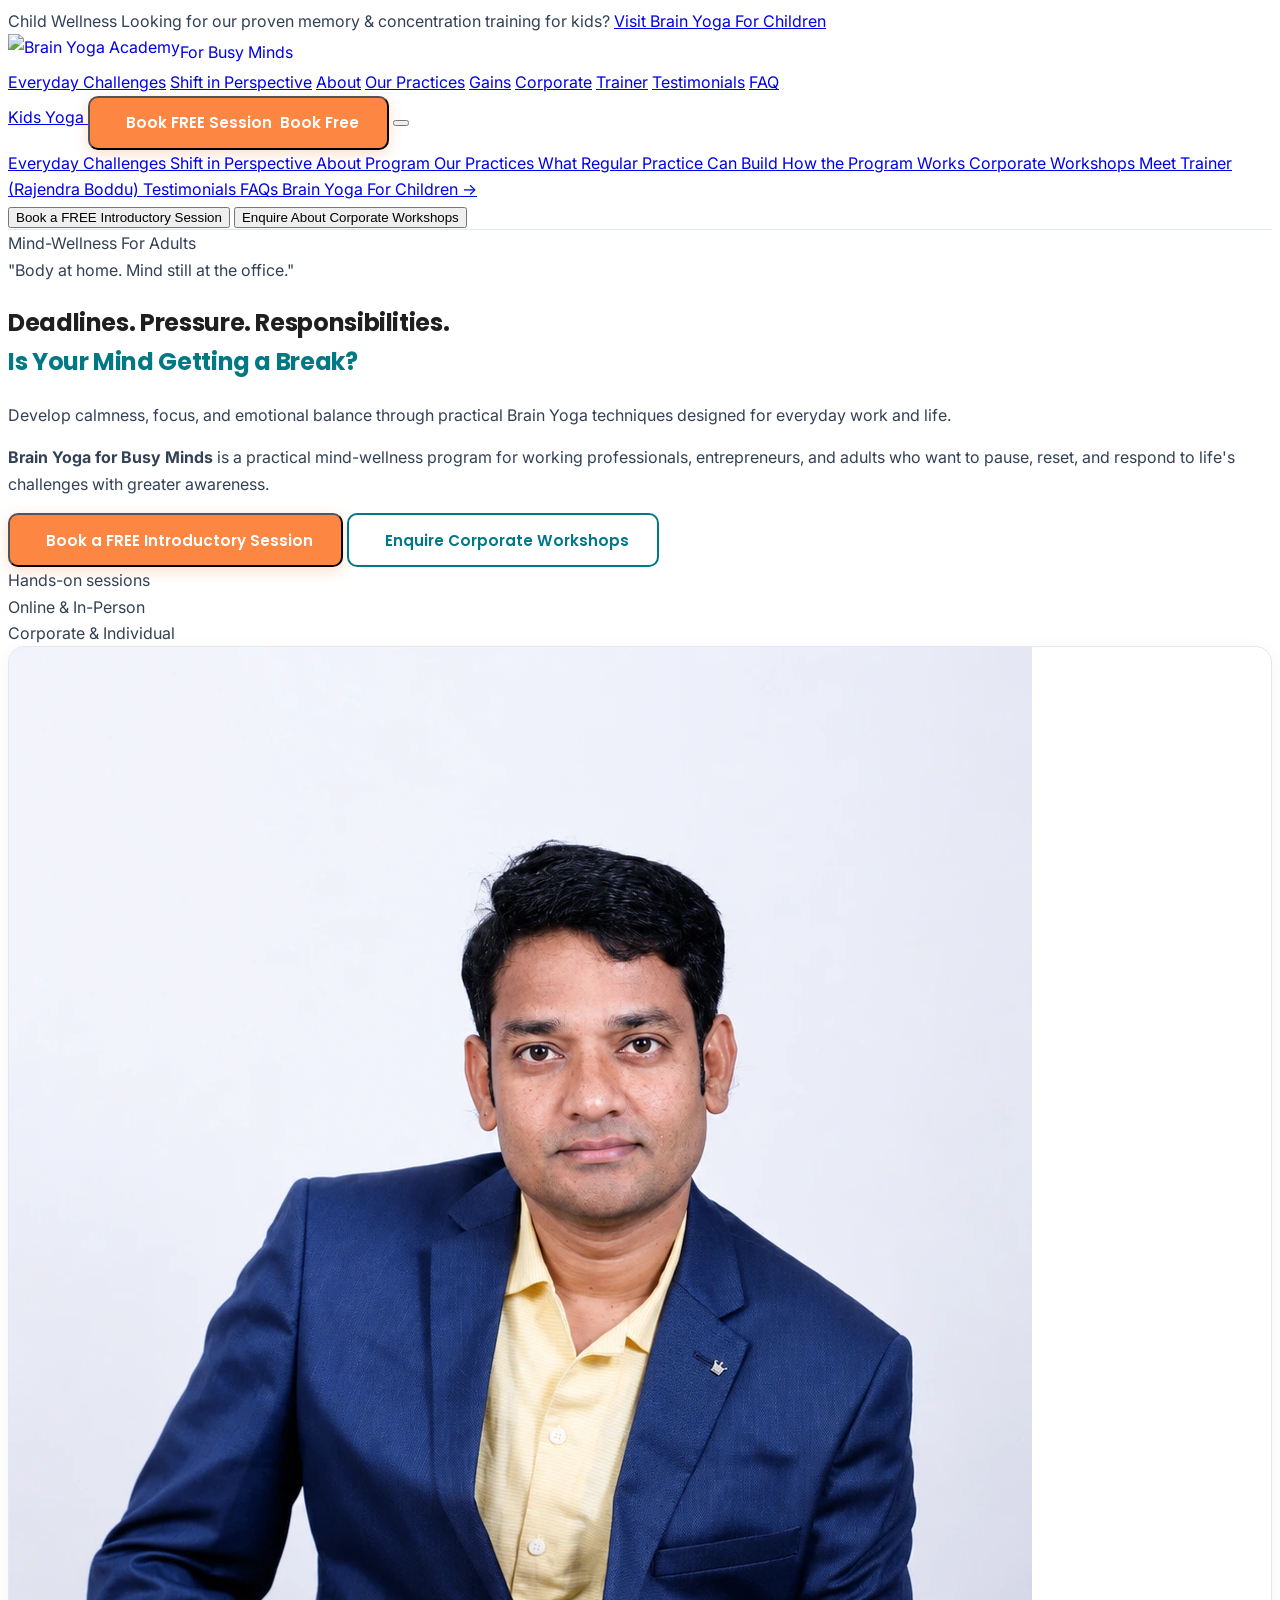
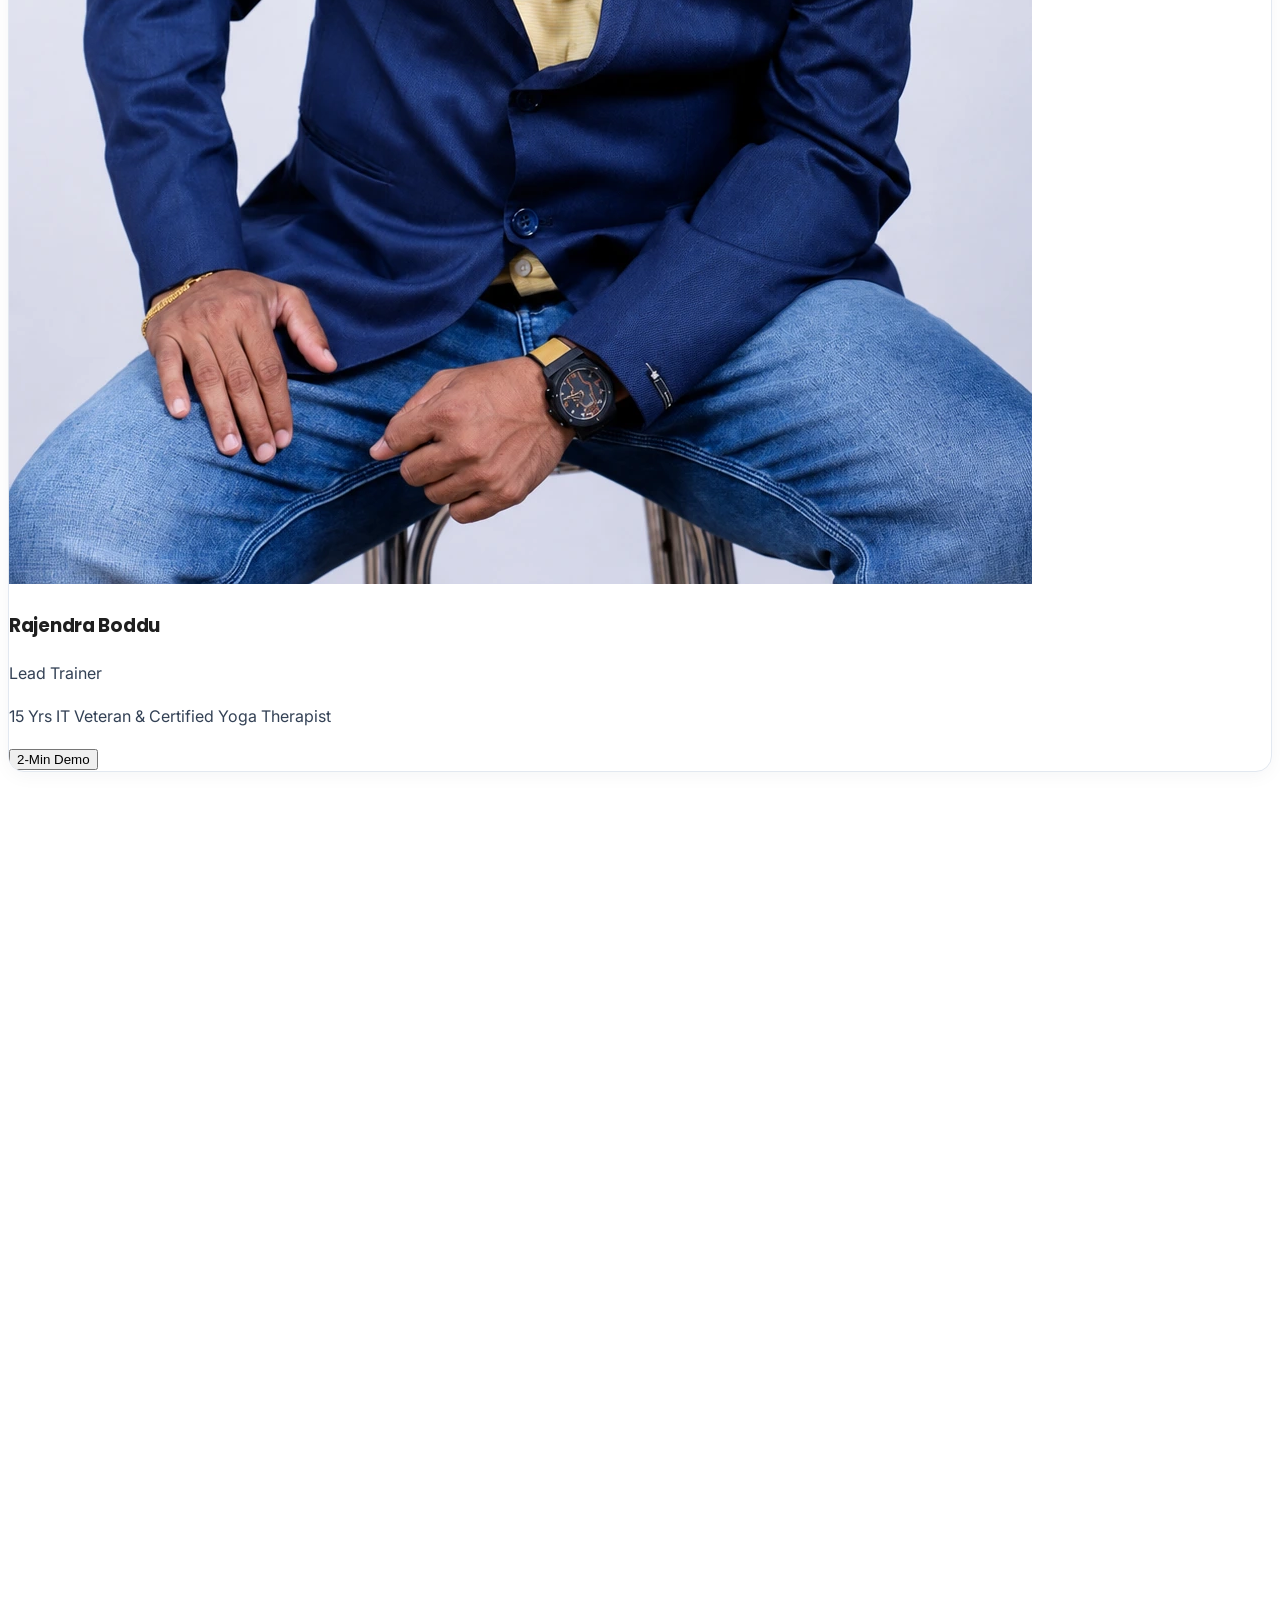
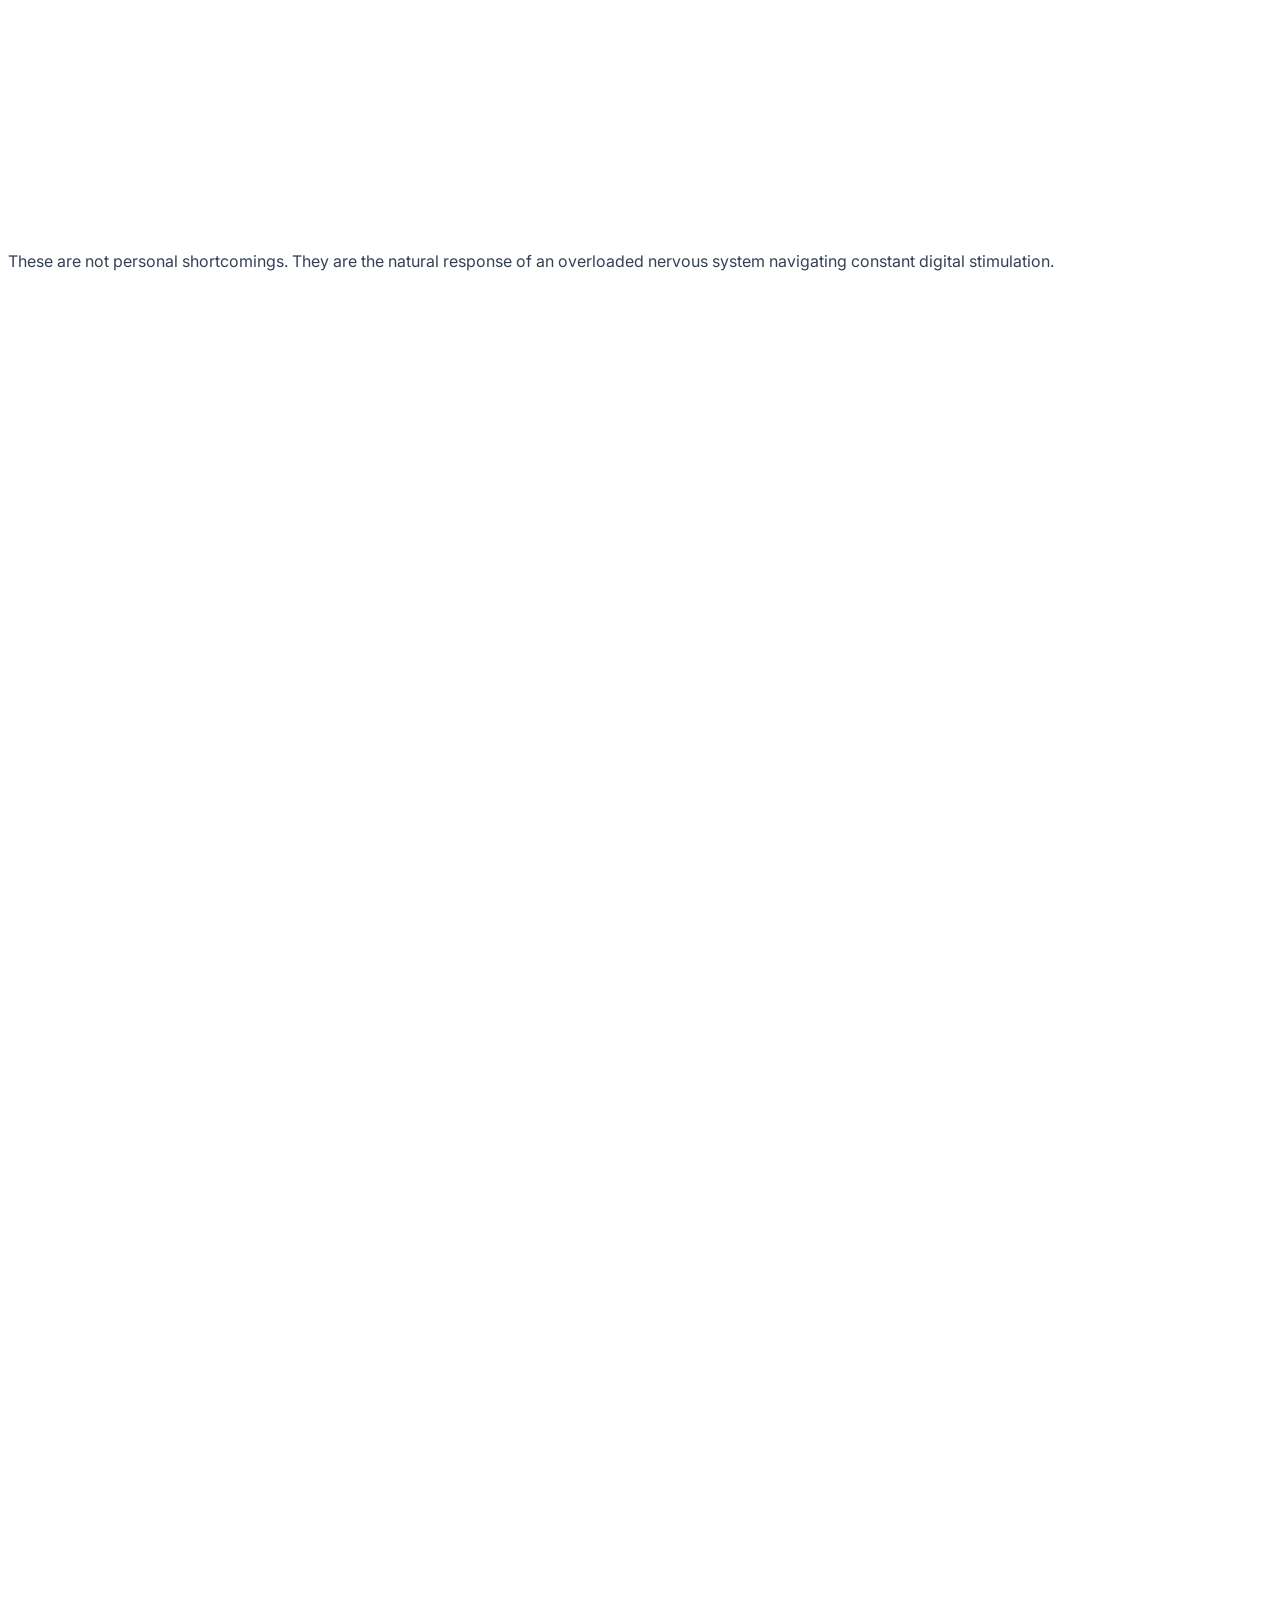
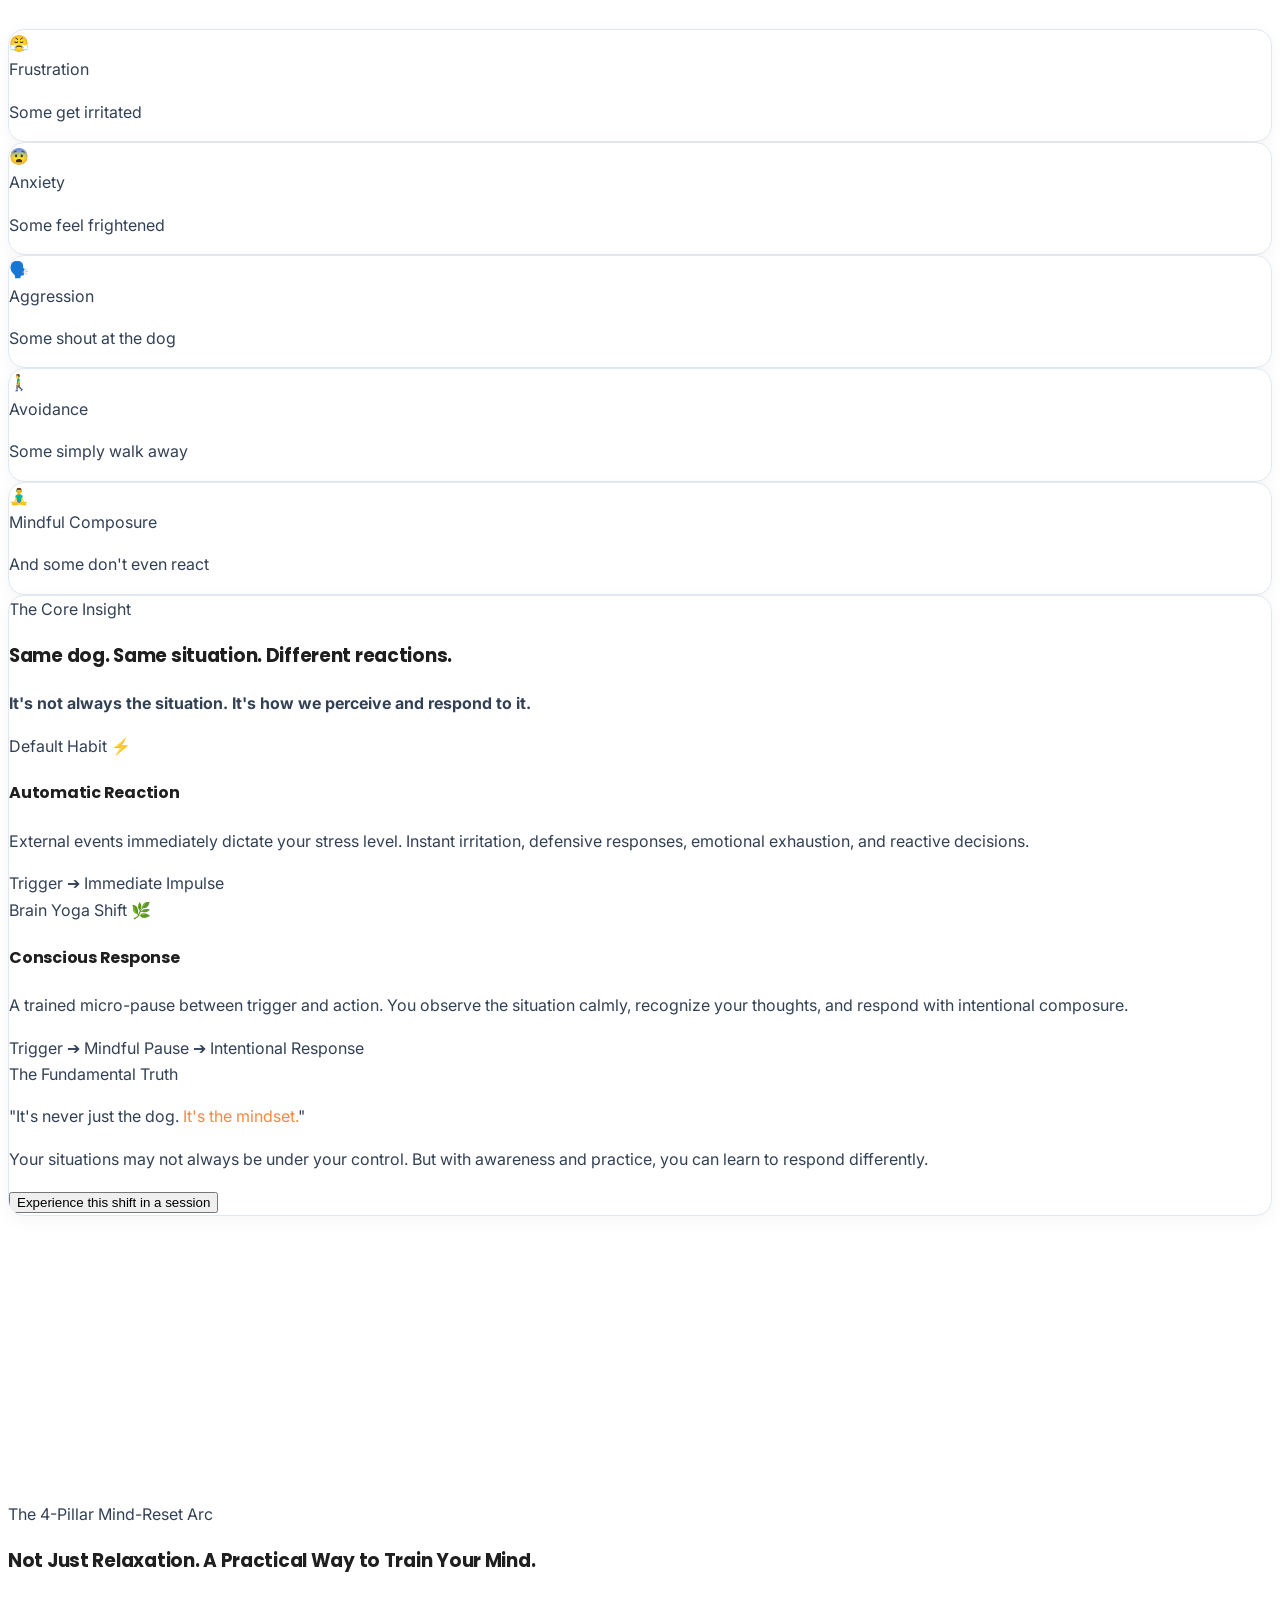
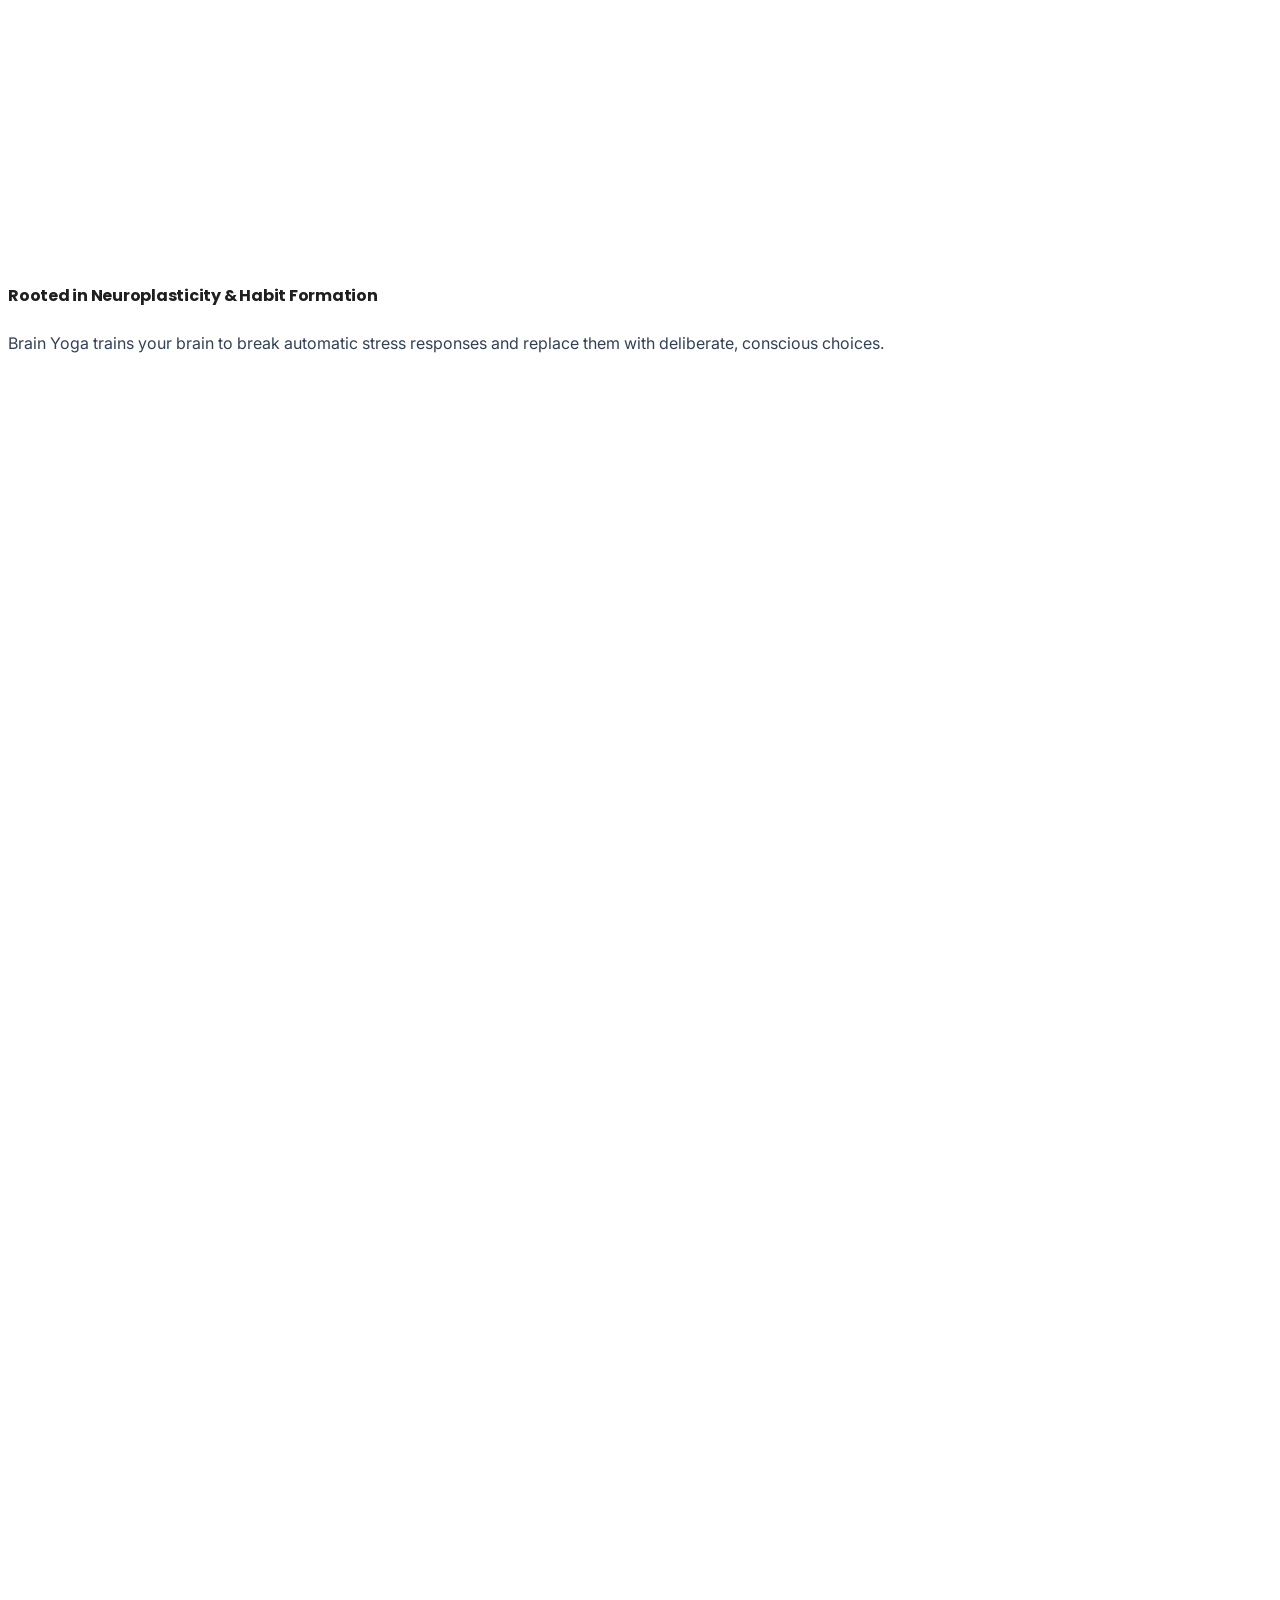
==== index.html @ 80702628 "Fix header layout and responsive logo: prevent badge overlap and ensure clean action button spacing" ====
<!DOCTYPE html>
<html lang="en" class="scroll-smooth">
<head>
    <meta charset="UTF-8">
    <meta name="viewport" content="width=device-width, initial-scale=1.0">
    <!-- Cache Buster Meta Tags for Safari & Mobile Browsers -->
    <meta http-equiv="Cache-Control" content="no-cache, no-store, must-revalidate">
    <meta http-equiv="Pragma" content="no-cache">
    <meta http-equiv="Expires" content="0">

    <title>Brain Yoga for Busy Minds | Mind-Wellness for Working Professionals & Corporate Teams</title>
    <meta name="description" content="Develop calmness, focus, and emotional balance through practical Brain Yoga techniques designed for everyday work and life. Founded by Rajendra Boddu (15 yrs IT veteran & Yoga Therapist).">
    
    <!-- Open Graph Meta -->
    <meta property="og:title" content="Brain Yoga for Busy Minds | Mind-Wellness for Working Professionals">
    <meta property="og:description" content="Body at home. Mind still at the office. Develop calmness, focus, and emotional balance through practical Brain Yoga techniques.">
    <meta property="og:image" content="rajendra_14_new.webp">
    <meta property="og:type" content="website">

    <!-- Fonts: Poppins (Headings) + Inter (Body) — Exact Astra / Elementor match from kids.html -->
    <link rel="preconnect" href="https://fonts.googleapis.com">
    <link rel="preconnect" href="https://fonts.gstatic.com" crossorigin>
    <link href="https://fonts.googleapis.com/css2?family=Inter:ital,wght@0,300;0,400;0,500;0,600;0,700;1,400&family=Poppins:ital,wght@0,500;0,600;0,700;0,800;1,600&display=swap" rel="stylesheet">

    <!-- Tailwind CSS CDN -->
    <script src="https://cdn.tailwindcss.com"></script>
    <script>
        tailwind.config = {
            theme: {
                extend: {
                    colors: {
                        brandTeal: '#007984',       // Exact Children BY primary teal
                        brandTealDark: '#085C65',   // Deep Teal
                        brandTealLight: '#D2F0FF',  // Soft Teal Tint
                        brandTealIce: '#D2F0FF',    // Exact Children BY ice blue card background
                        brandOrange: '#FD8742',     // Exact Children BY orange CTA
                        brandOrangeDark: '#D36005', // Exact Children BY dark orange
                        brandPeachLight: '#FFE8DA', // Exact Children BY peach card tint
                        brandPeachBg: '#FFF3EB',    // Exact Children BY soft warm peach background
                        brandDark: '#1F1F1F',       // Clean dark heading text
                        brandBody: '#334155',       // Clean, readable body text
                    },
                    fontFamily: {
                        heading: ['Poppins', '-apple-system', 'BlinkMacSystemFont', 'Segoe UI', 'Roboto', 'sans-serif'],
                        body: ['Inter', '-apple-system', 'BlinkMacSystemFont', 'Segoe UI', 'Roboto', 'sans-serif'],
                    }
                }
            }
        }
    </script>

    <!-- Lucide Icons CDN -->
    <script src="https://unpkg.com/lucide@latest"></script>

    <style>
        
        /* Bulletproof Header & Logo Constraints across all devices */
        header {
            position: sticky !important;
            top: 0 !important;
            z-index: 99999 !important;
            background-color: rgba(255, 255, 255, 0.98) !important;
            backdrop-filter: blur(8px) !important;
            border-bottom: 1px solid #E2E8F0 !important;
            width: 100% !important;
            max-width: 100vw !important;
        }
        .by-brand-logo {
            height: 35px !important;
            max-height: 35px !important;
            width: auto !important;
            max-width: 200px !important;
            object-fit: contain !important;
            display: block !important;
        }
        @media (max-width: 640px) {
            .by-brand-logo {
                height: 25px !important;
                max-height: 25px !important;
                max-width: 145px !important;
            }
        }
        footer img, footer a img {
            height: 42px !important;
            max-height: 42px !important;
            width: auto !important;
            max-width: 230px !important;
            object-fit: contain !important;
            display: inline-block !important;
        }

        /* Exact Typography Matching Children Brain Yoga (kids.html) */
        html {
            scroll-behavior: smooth;
            scroll-padding-top: 105px; /* Offset sticky header when navigating anchor links */
        }
        @media (max-width: 768px) {
            html {
                scroll-padding-top: 90px;
            }
        }

        body {
            font-family: 'Inter', -apple-system, BlinkMacSystemFont, 'Segoe UI', Roboto, sans-serif;
            font-size: 16px;
            line-height: 1.65;
            color: #334155;
            background-color: #FFFFFF;
            -webkit-font-smoothing: antialiased;
            -moz-osx-font-smoothing: grayscale;
            overflow-x: hidden;
        }

        h1, h2, h3, h4, h5, h6 {
            font-family: 'Poppins', -apple-system, BlinkMacSystemFont, 'Segoe UI', Roboto, sans-serif;
            color: #1F1F1F;
            letter-spacing: -0.015em;
        }

        /* Standardized Section Eyebrows */
        .section-eyebrow {
            display: inline-flex;
            align-items: center;
            gap: 0.5rem;
            padding: 0.4rem 1.15rem;
            border-radius: 9999px;
            font-size: 0.75rem;
            font-weight: 700;
            text-transform: uppercase;
            letter-spacing: 0.08em;
            background-color: #D2F0FF;
            color: #007984;
            border: 1px solid rgba(0, 121, 132, 0.22);
            margin-bottom: 0.85rem;
        }

        .section-eyebrow-orange {
            background-color: #FFE8DA;
            color: #D36005;
            border-color: rgba(253, 135, 66, 0.28);
        }

        /* Standardized Section Headings */
        .main-heading {
            font-family: 'Poppins', sans-serif;
            font-size: 1.95rem;
            font-weight: 700;
            line-height: 1.25;
            color: #1F1F1F;
            letter-spacing: -0.02em;
        }
        @media (min-width: 640px) {
            .main-heading {
                font-size: 2.35rem;
            }
        }
        @media (min-width: 1024px) {
            .main-heading {
                font-size: 2.75rem;
            }
        }

        .sub-heading {
            font-size: 1rem;
            line-height: 1.65;
            color: #475569;
            max-width: 44rem;
            margin-left: auto;
            margin-right: auto;
            margin-top: 0.75rem;
        }
        @media (min-width: 640px) {
            .sub-heading {
                font-size: 1.125rem;
            }
        }

        /* Elementor Standard Button Matching kids.html */
        .by-btn-primary {
            display: inline-flex;
            align-items: center;
            justify-content: center;
            gap: 0.5rem;
            background-color: #FD8742;
            color: #FFFFFF;
            font-family: 'Poppins', sans-serif;
            font-weight: 600;
            font-size: 0.95rem;
            padding: 0.85rem 1.75rem;
            border-radius: 10px;
            box-shadow: 0 4px 14px rgba(253, 135, 66, 0.28);
            transition: all 0.25s ease;
        }
        .by-btn-primary:hover {
            background-color: #D36005;
            transform: translateY(-2px);
            box-shadow: 0 6px 20px rgba(211, 96, 5, 0.35);
        }

        .by-btn-secondary {
            display: inline-flex;
            align-items: center;
            justify-content: center;
            gap: 0.5rem;
            background-color: #FFFFFF;
            color: #007984;
            border: 2px solid #007984;
            font-family: 'Poppins', sans-serif;
            font-weight: 600;
            font-size: 0.95rem;
            padding: 0.85rem 1.75rem;
            border-radius: 10px;
            transition: all 0.25s ease;
        }
        .by-btn-secondary:hover {
            background-color: #D2F0FF;
            transform: translateY(-2px);
        }

        .by-btn-teal {
            display: inline-flex;
            align-items: center;
            justify-content: center;
            gap: 0.5rem;
            background-color: #007984;
            color: #FFFFFF;
            font-family: 'Poppins', sans-serif;
            font-weight: 600;
            font-size: 0.95rem;
            padding: 0.85rem 1.75rem;
            border-radius: 10px;
            box-shadow: 0 4px 14px rgba(0, 121, 132, 0.28);
            transition: all 0.25s ease;
        }
        .by-btn-teal:hover {
            background-color: #085C65;
            transform: translateY(-2px);
            box-shadow: 0 6px 20px rgba(8, 92, 101, 0.35);
        }

        /* Clean Unified Card Style */
        .by-card {
            background: #FFFFFF;
            border: 1px solid #E2E8F0;
            border-radius: 16px;
            box-shadow: 0 4px 20px -2px rgba(15, 37, 55, 0.05);
            transition: transform 0.25s ease, box-shadow 0.25s ease, border-color 0.25s ease;
            overflow: hidden;
        }
        .by-card:hover {
            transform: translateY(-4px);
            box-shadow: 0 12px 28px -4px rgba(0, 121, 132, 0.12);
            border-color: #007984;
        }

        /* Modals */
        .modal-backdrop {
            background: rgba(15, 37, 55, 0.72);
            backdrop-filter: blur(6px);
        }

        /* Floating WhatsApp pulse animation */
        @keyframes pulseWa {
            0%, 100% { transform: scale(1); box-shadow: 0 10px 25px -4px rgba(37, 211, 102, 0.45); }
            50% { transform: scale(1.05); box-shadow: 0 16px 35px 0px rgba(37, 211, 102, 0.65); }
        }
        .whatsapp-pulse-btn {
            animation: pulseWa 3.2s infinite ease-in-out;
        }
    
        /* ========================================================================= */
        /* SILKY SMOOTH ANIMATIONS & MICRO-INTERACTIONS                              */
        /* ========================================================================= */

        /* Hero Entrance Keyframes */
        @keyframes heroFadeDown {
            from {
                opacity: 0;
                transform: translate3d(0, -22px, 0);
            }
            to {
                opacity: 1;
                transform: translate3d(0, 0, 0);
            }
        }

        @keyframes heroFadeUp {
            from {
                opacity: 0;
                transform: translate3d(0, 32px, 0);
            }
            to {
                opacity: 1;
                transform: translate3d(0, 0, 0);
            }
        }

        @keyframes heroCardIn {
            from {
                opacity: 0;
                transform: translate3d(36px, 18px, 0) scale(0.96);
            }
            to {
                opacity: 1;
                transform: translate3d(0, 0, 0) scale(1);
            }
        }

        @keyframes floatSubtle {
            0%, 100% {
                transform: translateY(0);
            }
            50% {
                transform: translateY(-6px);
            }
        }

        /* Hero Staggered Animation Classes */
        .anim-hero-eyebrow {
            animation: heroFadeDown 0.7s cubic-bezier(0.16, 1, 0.3, 1) 0.05s both;
        }
        .anim-hero-title {
            animation: heroFadeUp 0.85s cubic-bezier(0.16, 1, 0.3, 1) 0.18s both;
        }
        .anim-hero-sub {
            animation: heroFadeUp 0.85s cubic-bezier(0.16, 1, 0.3, 1) 0.32s both;
        }
        .anim-hero-cta {
            animation: heroFadeUp 0.85s cubic-bezier(0.16, 1, 0.3, 1) 0.46s both;
        }
        .anim-hero-badges {
            animation: heroFadeUp 0.85s cubic-bezier(0.16, 1, 0.3, 1) 0.60s both;
        }
        .anim-hero-card {
            animation: heroCardIn 0.95s cubic-bezier(0.16, 1, 0.3, 1) 0.25s both;
        }

        /* Subtle Gentle Card Float */
        .hero-float-subtle {
            animation: floatSubtle 6s ease-in-out 1.2s infinite;
        }

        /* Scroll-Triggered Reveal Animations */
        .reveal-on-scroll {
            opacity: 0;
            transform: translate3d(0, 30px, 0);
            transition: opacity 0.75s cubic-bezier(0.16, 1, 0.3, 1), transform 0.75s cubic-bezier(0.16, 1, 0.3, 1);
            will-change: opacity, transform;
        }
        .reveal-on-scroll.is-revealed {
            opacity: 1;
            transform: translate3d(0, 0, 0);
        }

        /* Grid Stagger Cascades */
        .stagger-grid > * {
            opacity: 0;
            transform: translate3d(0, 32px, 0);
            transition: opacity 0.65s cubic-bezier(0.16, 1, 0.3, 1), transform 0.65s cubic-bezier(0.16, 1, 0.3, 1);
            will-change: opacity, transform;
        }
        .stagger-grid.is-revealed > *:nth-child(1) { transition-delay: 0.04s; }
        .stagger-grid.is-revealed > *:nth-child(2) { transition-delay: 0.10s; }
        .stagger-grid.is-revealed > *:nth-child(3) { transition-delay: 0.16s; }
        .stagger-grid.is-revealed > *:nth-child(4) { transition-delay: 0.22s; }
        .stagger-grid.is-revealed > *:nth-child(5) { transition-delay: 0.28s; }
        .stagger-grid.is-revealed > *:nth-child(6) { transition-delay: 0.34s; }
        .stagger-grid.is-revealed > *:nth-child(7) { transition-delay: 0.40s; }
        .stagger-grid.is-revealed > *:nth-child(8) { transition-delay: 0.46s; }
        .stagger-grid.is-revealed > *:nth-child(9) { transition-delay: 0.52s; }
        .stagger-grid.is-revealed > *:nth-child(10) { transition-delay: 0.58s; }

        .stagger-grid.is-revealed > * {
            opacity: 1;
            transform: translate3d(0, 0, 0);
        }

        /* Silky Smooth Card Transitions & Hover Dynamics */
        .by-card {
            transition: transform 0.32s cubic-bezier(0.16, 1, 0.3, 1), box-shadow 0.32s cubic-bezier(0.16, 1, 0.3, 1), border-color 0.25s ease;
        }
        .by-card:hover {
            transform: translateY(-5px);
            box-shadow: 0 16px 36px -4px rgba(0, 121, 132, 0.14);
            border-color: #007984;
        }

        /* Image Micro-Zoom inside cards */
        .by-card-zoom img {
            transition: transform 0.6s cubic-bezier(0.16, 1, 0.3, 1);
        }
        .by-card-zoom:hover img {
            transform: scale(1.04);
        }

        /* Interactive Button Micro-Press States */
        .by-btn-primary {
            transition: transform 0.2s cubic-bezier(0.16, 1, 0.3, 1), background-color 0.2s ease, box-shadow 0.2s ease;
        }
        .by-btn-primary:active {
            transform: scale(0.97) translateY(0);
        }
        .by-btn-secondary {
            transition: transform 0.2s cubic-bezier(0.16, 1, 0.3, 1), background-color 0.2s ease, border-color 0.2s ease;
        }
        .by-btn-secondary:active {
            transform: scale(0.97);
        }

        /* Safe fallback for users who prefer reduced motion */
        @media (prefers-reduced-motion: reduce) {
            *, ::before, ::after {
                animation-duration: 0.01ms !important;
                animation-iteration-count: 1 !important;
                transition-duration: 0.01ms !important;
                scroll-behavior: auto !important;
            }
            .reveal-on-scroll, .stagger-grid > * {
                opacity: 1 !important;
                transform: none !important;
            }
        }

    </style>
</head>
<body class="selection:bg-brandOrange selection:text-white">

    <!-- ========================================================================= -->
    <!-- TOP ANNOUNCEMENT BAR: BRAIN YOGA FOR CHILDREN LINK                        -->
    <!-- ========================================================================= -->
    <aside aria-label="Program Announcement" class="bg-[#007984] py-2 px-3 sm:px-4 text-center text-xs font-semibold text-white shadow-xs">
        <div class="max-w-7xl mx-auto flex items-center justify-center gap-1.5 sm:gap-2 flex-wrap text-center leading-tight">
            <span class="inline-flex items-center px-2 py-0.5 rounded-full text-[10px] font-bold uppercase bg-brandOrange text-white whitespace-nowrap">
                Child Wellness
            </span>
            <span class="text-[11px] sm:text-xs">Looking for our proven memory & concentration training for kids?</span>
            <a href="https://brainyogaacademy.com/" class="inline-flex items-center gap-1 font-bold text-[#FFE8DA] hover:text-white hover:underline transition-colors whitespace-nowrap text-[11px] sm:text-xs">
                <span>Visit Brain Yoga For Children</span>
                <i data-lucide="arrow-right" class="w-3.5 h-3.5"></i>
            </a>
        </div>
    </aside>

    <!-- ========================================================================= -->
    <!-- TOP STICKY NAVBAR (Bulletproof Responsive: Desktop, Laptop, Tablet, Mobile)-->
    <!-- ========================================================================= -->
    <header class="sticky top-0 z-50 w-full bg-white/98 backdrop-blur-md border-b border-slate-200 shadow-xs transition-all">
        <div class="max-w-7xl mx-auto px-3 sm:px-6 lg:px-8 h-16 lg:h-20 flex items-center justify-between gap-2 sm:gap-4">
            
            <!-- Official Brand Logo -->
            <a href="https://brainyogaacademy.com/brain-yoga-for-busy-minds/" class="flex items-center gap-2 sm:gap-2.5 flex-shrink-0 no-underline" style="display: flex !important; align-items: center !important; text-decoration: none !important;">
                <img decoding="async" src="https://brainyogaacademy.com/wp-content/uploads/2026/11/official_logo.png" alt="Brain Yoga Academy" class="by-brand-logo" style="width: auto !important; object-fit: contain !important; display: block !important;">
                <span class="hidden sm:inline-block text-[10px] font-bold uppercase tracking-wider text-brandTeal bg-brandTealLight px-2 py-0.5 rounded-md border border-brandTeal/20 whitespace-nowrap">
                    For Busy Minds
                </span>
            </a>

            <!-- Desktop Navigation Links (Responsive xl:flex with clean spacing) -->
            <nav class="hidden xl:flex items-center gap-2.5 2xl:gap-5 text-xs 2xl:text-sm font-semibold text-slate-700 whitespace-nowrap">
                <a href="#challenges" class="hover:text-brandTeal transition-colors">Everyday Challenges</a>
                <a href="#shift" class="hover:text-brandTeal transition-colors">Shift in Perspective</a>
                <a href="#about" class="hover:text-brandTeal transition-colors">About</a>
                <a href="#practices" class="hover:text-brandTeal transition-colors">Our Practices</a>
                <a href="#benefits" class="hover:text-brandTeal transition-colors">Gains</a>
                <a href="#corporate" class="hover:text-brandTeal transition-colors text-brandTeal font-bold">Corporate</a>
                <a href="#trainer" class="hover:text-brandTeal transition-colors">Trainer</a>
                <a href="#testimonials" class="hover:text-brandTeal transition-colors">Testimonials</a>
                <a href="#faq" class="hover:text-brandTeal transition-colors">FAQ</a>
            </nav>

            <!-- Header Action CTAs -->
            <div class="flex items-center gap-1.5 sm:gap-3 flex-shrink-0">
                <a href="https://brainyogaacademy.com/" class="hidden 2xl:inline-flex items-center gap-1.5 px-3 py-1.5 rounded-lg bg-brandPeachLight hover:bg-brandPeachBg text-brandOrangeDark text-xs font-bold border border-brandOrange/20 transition-all">
                    <span>Kids Yoga</span>
                    <i data-lucide="arrow-up-right" class="w-3.5 h-3.5"></i>
                </a>

                <button onclick="openModal('individualModal')" class="by-btn-primary !py-1.5 sm:!py-2 !px-2.5 sm:!px-4 !text-[11px] sm:!text-sm flex items-center gap-1 sm:gap-1.5 whitespace-nowrap">
                    <i data-lucide="calendar" class="w-3.5 h-3.5 sm:w-4 sm:h-4"></i>
                    <span class="hidden sm:inline">Book FREE Session</span>
                    <span class="sm:hidden">Book Free</span>
                </button>

                <!-- Mobile & Tablet Hamburger Button (Visible on < 1280px) -->
                <button type="button" id="mobileMenuToggle" aria-label="Toggle navigation menu" class="xl:hidden w-8 h-8 sm:w-9 sm:h-9 rounded-lg bg-slate-100 hover:bg-slate-200 text-slate-800 flex items-center justify-center transition-all flex-shrink-0">
                    <i data-lucide="menu" id="menuIcon" class="w-4 h-4 sm:w-5 sm:h-5"></i>
                </button>
            </div>
        </div>

        <!-- Mobile & Tablet Drawer Menu (Full Scrollable, Clean) -->
        <div id="mobileDrawerMenu" class="hidden xl:hidden border-t border-slate-200 bg-white px-5 py-5 space-y-3 shadow-2xl max-h-[80vh] overflow-y-auto">
            <nav class="flex flex-col space-y-2 text-sm font-semibold text-slate-800">
                <a href="#challenges" class="mobile-nav-link py-2 border-b border-slate-100 flex items-center justify-between">Everyday Challenges <i data-lucide="chevron-right" class="w-4 h-4 text-slate-400"></i></a>
                <a href="#shift" class="mobile-nav-link py-2 border-b border-slate-100 flex items-center justify-between">Shift in Perspective <i data-lucide="chevron-right" class="w-4 h-4 text-slate-400"></i></a>
                <a href="#about" class="mobile-nav-link py-2 border-b border-slate-100 flex items-center justify-between">About Program <i data-lucide="chevron-right" class="w-4 h-4 text-slate-400"></i></a>
                <a href="#practices" class="mobile-nav-link py-2 border-b border-slate-100 flex items-center justify-between">Our Practices <i data-lucide="chevron-right" class="w-4 h-4 text-slate-400"></i></a>
                <a href="#benefits" class="mobile-nav-link py-2 border-b border-slate-100 flex items-center justify-between">What Regular Practice Can Build <i data-lucide="chevron-right" class="w-4 h-4 text-slate-400"></i></a>
                <a href="#how-it-works" class="mobile-nav-link py-2 border-b border-slate-100 flex items-center justify-between">How the Program Works <i data-lucide="chevron-right" class="w-4 h-4 text-slate-400"></i></a>
                <a href="#corporate" class="mobile-nav-link py-2 border-b border-slate-100 flex items-center justify-between text-brandTeal font-bold">Corporate Workshops <i data-lucide="chevron-right" class="w-4 h-4 text-brandTeal"></i></a>
                <a href="#trainer" class="mobile-nav-link py-2 border-b border-slate-100 flex items-center justify-between">Meet Trainer (Rajendra Boddu) <i data-lucide="chevron-right" class="w-4 h-4 text-slate-400"></i></a>
                <a href="#testimonials" class="mobile-nav-link py-2 border-b border-slate-100 flex items-center justify-between">Testimonials <i data-lucide="chevron-right" class="w-4 h-4 text-slate-400"></i></a>
                <a href="#faq" class="mobile-nav-link py-2 border-b border-slate-100 flex items-center justify-between">FAQs <i data-lucide="chevron-right" class="w-4 h-4 text-slate-400"></i></a>
                <a href="https://brainyogaacademy.com/" class="mobile-nav-link py-2 text-brandOrangeDark font-bold flex items-center justify-between">Brain Yoga For Children →</a>
            </nav>
            <div class="pt-3 flex flex-col gap-2.5">
                <button onclick="openModal('individualModal'); closeMobileMenu();" class="w-full py-3 rounded-lg bg-brandOrange hover:bg-brandOrangeDark text-white font-bold text-center text-sm shadow-md">
                    Book a FREE Introductory Session
                </button>
                <button onclick="openModal('corporateModal'); closeMobileMenu();" class="w-full py-3 rounded-lg bg-brandTeal hover:bg-brandTealDark text-white font-bold text-center text-sm shadow-md">
                    Enquire About Corporate Workshops
                </button>
            </div>
        </div>
    </header>

    <!-- ========================================================================= -->
    <!-- SECTION 1: HERO (Top of page) — Background: Warm Peach #FFF3EB            -->
    <!-- Strictly No Header Overlap: pt-10 sm:pt-14 lg:pt-16 pb-16 lg:pb-24       -->
    <!-- ========================================================================= -->
        <!-- ========================================================================= -->
    <!-- SECTION 1: HERO (Top of page) — Background: Warm Peach #FFF3EB            -->
    <!-- Mobile-Refined & Uncluttered: Balanced Spacing, No Overcrowding            -->
    <!-- ========================================================================= -->
    <section id="hero" class="relative bg-[#FFE8DA] pt-6 pb-12 sm:pt-10 sm:pb-16 lg:pt-16 lg:pb-24 border-b border-orange-200/60">
        <div class="max-w-7xl mx-auto px-4 sm:px-6 lg:px-8 relative z-10">
            <div class="grid grid-cols-1 lg:grid-cols-12 gap-8 lg:gap-10 items-center">
                
                <!-- Left Content Column (7 cols) -->
                <div class="lg:col-span-7 space-y-4 sm:space-y-6 text-left">
                    
                    <!-- Eyebrow & Client Hook (Streamlined, punchy, no mobile clutter) -->
                    <div class="anim-hero-eyebrow flex flex-wrap items-center gap-2">
                        <div class="inline-flex items-center gap-1.5 bg-brandTealLight px-3 py-1 rounded-full border border-brandTeal/20 text-[11px] font-bold uppercase tracking-wider text-brandTeal">
                            <span class="w-1.5 h-1.5 rounded-full bg-brandTeal"></span>
                            <span>Mind-Wellness For Adults</span>
                        </div>
                        <div class="inline-flex items-center gap-2 bg-white px-3 py-1 rounded-full border border-brandOrange/30 shadow-xs text-xs sm:text-sm font-bold text-brandOrangeDark">
                            <span class="w-2 h-2 rounded-full bg-brandOrange animate-pulse"></span>
                            <span>"Body at home. Mind still at the office."</span>
                        </div>
                    </div>

                    <!-- Main Headline (Crisp, bold, perfectly responsive) -->
                    <h1 class="anim-hero-title font-heading text-2xl sm:text-4xl lg:text-5xl font-extrabold text-brandDark tracking-tight leading-[1.25]">
                        Deadlines. Pressure. Responsibilities. <br class="hidden sm:inline">
                        <span style="color: #007984;">Is Your Mind Getting a Break?</span>
                    </h1>

                    <!-- Subheading (Exact wording from Rajendra Boddu's Document) -->
                    <div class="anim-hero-sub space-y-3"><p class="text-sm sm:text-base md:text-lg text-slate-700 leading-relaxed font-normal max-w-2xl">
                        Develop calmness, focus, and emotional balance through practical Brain Yoga techniques designed for everyday work and life.
                    </p>

                    <!-- Paragraph description (Visible on tablet/desktop, streamlined on mobile) -->
                    <p class="text-xs sm:text-sm text-slate-600 leading-relaxed max-w-2xl hidden sm:block">
                        <strong>Brain Yoga for Busy Minds</strong> is a practical mind-wellness program for working professionals, entrepreneurs, and adults who want to pause, reset, and respond to life's challenges with greater awareness.
                    </p>

                    </div>

                    <!-- CTAs (Prominent on mobile, side-by-side on desktop) -->
                    <div class="anim-hero-cta pt-1 flex flex-col sm:flex-row items-stretch sm:items-center gap-3">
                        <button onclick="openModal('individualModal')" class="by-btn-primary !w-full sm:!w-auto !py-3 !text-sm">
                            <i data-lucide="check-circle-2" class="w-4 h-4"></i>
                            <span>Book a FREE Introductory Session</span>
                        </button>
                        
                        <button onclick="openModal('corporateModal')" class="by-btn-secondary !w-full sm:!w-auto !py-2.5 sm:!py-3 !text-xs sm:!text-sm">
                            <i data-lucide="building-2" class="w-4 h-4"></i>
                            <span>Enquire Corporate Workshops</span>
                        </button>
                    </div>

                    <!-- Trust Tags (Single-line micro strip) -->
                    <div class="anim-hero-badges pt-1 flex flex-wrap items-center gap-x-4 gap-y-2 text-xs font-semibold text-slate-600">
                        <div class="flex items-center gap-1.5">
                            <i data-lucide="check" class="w-3.5 h-3.5 text-brandTeal"></i>
                            <span>Hands-on sessions</span>
                        </div>
                        <div class="flex items-center gap-1.5">
                            <i data-lucide="monitor" class="w-3.5 h-3.5 text-brandTeal"></i>
                            <span>Online & In-Person</span>
                        </div>
                        <div class="flex items-center gap-1.5">
                            <i data-lucide="briefcase" class="w-3.5 h-3.5 text-brandOrange"></i>
                            <span>Corporate & Individual</span>
                        </div>
                    </div>
                </div>

                <!-- Right Visual Column (5 cols) -->
                <!-- Strictly NO TEXT ON TOP OF IMAGE: Clean portrait, unified bottom bar! -->
                <div class="lg:col-span-5 flex flex-col justify-center">
                    <div class="anim-hero-card hero-float-subtle by-card max-w-sm sm:max-w-md mx-auto w-full overflow-hidden shadow-lg border border-slate-200/80 bg-white">
                        <!-- Clean, unobstructed full portrait photo (100% visible, no half cut) -->
                        <div class="relative w-full bg-slate-100 overflow-hidden">
                            <img src="rajendra_14_new.webp" alt="Rajendra Boddu - Brain Yoga Trainer" class="w-full h-auto block object-cover" loading="eager" fetchpriority="high">
                        </div>

                        <!-- Single Sleek Footer Bar Below Photo -->
                        <div class="p-4 sm:p-5 bg-white border-t border-slate-100 flex items-center justify-between gap-3">
                            <div class="min-w-0">
                                <div class="flex items-center gap-2">
                                    <h3 class="text-base sm:text-lg font-bold text-brandDark truncate">Rajendra Boddu</h3>
                                    <span class="text-[9px] font-bold uppercase tracking-wider text-brandOrange bg-brandPeachLight px-2 py-0.5 rounded border border-brandOrange/20 whitespace-nowrap">Lead Trainer</span>
                                </div>
                                <p class="text-xs text-slate-500 truncate mt-0.5">15 Yrs IT Veteran & Certified Yoga Therapist</p>
                            </div>
                            
                            <!-- Compact 2-Min Demo Video Button -->
                            <button onclick="openVideoModal()" class="inline-flex items-center gap-1.5 px-3 py-2 rounded-lg bg-brandTealLight hover:bg-brandTeal hover:text-white text-brandTeal text-xs font-bold border border-brandTeal/20 transition-all shadow-xs flex-shrink-0" aria-label="Watch 2-minute introductory video">
                                <i data-lucide="play" class="w-3.5 h-3.5 fill-current text-brandOrange"></i>
                                <span>2-Min Demo</span>
                            </button>
                        </div>
                    </div>
                </div>

            </div>
        </div>
    </section>

    <!-- ========================================================================= -->
    <!-- SECTION 2: EVERYDAY CHALLENGES — Background: Clean White #FFFFFF           -->
    <!-- ========================================================================= -->
        <!-- ========================================================================= -->
    <!-- SECTION 2: EVERYDAY CHALLENGES — Background: Light Teal Blue (#D2F0FF)    -->
    <!-- Soft light teal background with 9 crisp white trigger cards               -->
    <!-- ========================================================================= -->
        <!-- ========================================================================= -->
    <!-- SECTION 2: EVERYDAY CHALLENGES — Background: Clean White #FFFFFF           -->
    <!-- Authentic #D2F0FF (Ice Teal Blue) cards matching kids.html Section 3       -->
    <!-- ========================================================================= -->
    <section id="challenges" class="scroll-mt-24 lg:scroll-mt-28 py-16 sm:py-24 bg-white border-b border-slate-200">
        <div class="max-w-5xl mx-auto px-4 sm:px-6 lg:px-8">
            
            <div class="reveal-on-scroll text-center max-w-3xl mx-auto mb-14">
                <div class="section-eyebrow">
                    <span class="w-2 h-2 rounded-full bg-brandTeal"></span>
                    <span>Everyday Reality Check</span>
                </div>
                <h2 class="main-heading">
                    Does This Sound Familiar? <span style="color: #007984;">You're Not Alone.</span>
                </h2>
                <p class="sub-heading">
                    Your work is important. But what about your mental well-being?
                </p>
            </div>

            <!-- 9 Relatable Trigger Cards in Exact #D2F0FF Ice Teal Blue from kids.html -->
            <div class="stagger-grid grid grid-cols-1 md:grid-cols-2 gap-4">
                <div class="p-5 rounded-xl bg-[#D2F0FF] border-2 border-transparent hover:border-[#007984] hover:shadow-md transition-all flex items-start gap-4 shadow-xs">
                    <div class="w-8 h-8 rounded-lg bg-[#007984] text-white flex items-center justify-center flex-shrink-0 mt-0.5 shadow-xs">
                        <i data-lucide="compass" class="w-4 h-4"></i>
                    </div>
                    <div>
                        <h3 class="text-sm font-bold text-brandDark mb-1">Constant Distraction</h3>
                        <p class="text-xs text-slate-700 leading-relaxed">Struggling to stay focused while working or studying?</p>
                    </div>
                </div>

                <div class="p-5 rounded-xl bg-[#D2F0FF] border-2 border-transparent hover:border-[#007984] hover:shadow-md transition-all flex items-start gap-4 shadow-xs">
                    <div class="w-8 h-8 rounded-lg bg-[#007984] text-white flex items-center justify-center flex-shrink-0 mt-0.5 shadow-xs">
                        <i data-lucide="smartphone" class="w-4 h-4"></i>
                    </div>
                    <div>
                        <h3 class="text-sm font-bold text-brandDark mb-1">Compulsive Phone Checking</h3>
                        <p class="text-xs text-slate-700 leading-relaxed">Reaching for your phone repeatedly without realizing it?</p>
                    </div>
                </div>

                <div class="p-5 rounded-xl bg-[#D2F0FF] border-2 border-transparent hover:border-[#007984] hover:shadow-md transition-all flex items-start gap-4 shadow-xs">
                    <div class="w-8 h-8 rounded-lg bg-[#007984] text-white flex items-center justify-center flex-shrink-0 mt-0.5 shadow-xs">
                        <i data-lucide="battery-low" class="w-4 h-4"></i>
                    </div>
                    <div>
                        <h3 class="text-sm font-bold text-brandDark mb-1">Energy Crash by Afternoon</h3>
                        <p class="text-xs text-slate-700 leading-relaxed">Starting your day motivated, but running on empty by mid-afternoon?</p>
                    </div>
                </div>

                <div class="p-5 rounded-xl bg-[#D2F0FF] border-2 border-transparent hover:border-[#007984] hover:shadow-md transition-all flex items-start gap-4 shadow-xs">
                    <div class="w-8 h-8 rounded-lg bg-[#007984] text-white flex items-center justify-center flex-shrink-0 mt-0.5 shadow-xs">
                        <i data-lucide="zap" class="w-4 h-4"></i>
                    </div>
                    <div>
                        <h3 class="text-sm font-bold text-brandDark mb-1">Frequent Irritation</h3>
                        <p class="text-xs text-slate-700 leading-relaxed">Getting easily irritated, stressed, or emotionally drained by small interruptions?</p>
                    </div>
                </div>

                <div class="p-5 rounded-xl bg-[#D2F0FF] border-2 border-transparent hover:border-[#007984] hover:shadow-md transition-all flex items-start gap-4 shadow-xs">
                    <div class="w-8 h-8 rounded-lg bg-[#007984] text-white flex items-center justify-center flex-shrink-0 mt-0.5 shadow-xs">
                        <i data-lucide="rotate-ccw" class="w-4 h-4"></i>
                    </div>
                    <div>
                        <h3 class="text-sm font-bold text-brandDark mb-1">Overthinking at Bedtime</h3>
                        <p class="text-xs text-slate-700 leading-relaxed">Replaying conversations, tasks, and worries long after the workday is done?</p>
                    </div>
                </div>

                <div class="p-5 rounded-xl bg-[#D2F0FF] border-2 border-transparent hover:border-[#007984] hover:shadow-md transition-all flex items-start gap-4 shadow-xs">
                    <div class="w-8 h-8 rounded-lg bg-[#007984] text-white flex items-center justify-center flex-shrink-0 mt-0.5 shadow-xs">
                        <i data-lucide="monitor" class="w-4 h-4"></i>
                    </div>
                    <div>
                        <h3 class="text-sm font-bold text-brandDark mb-1">Digital Brain Fog</h3>
                        <p class="text-xs text-slate-700 leading-relaxed">Back-to-back meetings, chats, and tabs leaving your mind buzzing and scattered?</p>
                    </div>
                </div>

                <div class="p-5 rounded-xl bg-[#D2F0FF] border-2 border-transparent hover:border-[#007984] hover:shadow-md transition-all flex items-start gap-4 shadow-xs">
                    <div class="w-8 h-8 rounded-lg bg-[#007984] text-white flex items-center justify-center flex-shrink-0 mt-0.5 shadow-xs">
                        <i data-lucide="repeat" class="w-4 h-4"></i>
                    </div>
                    <div>
                        <h3 class="text-sm font-bold text-brandDark mb-1">Routine Resistance</h3>
                        <p class="text-xs text-slate-700 leading-relaxed">Knowing you should pause or stretch, but trapped in the cycle of "one more task"?</p>
                    </div>
                </div>

                <div class="p-5 rounded-xl bg-[#D2F0FF] border-2 border-transparent hover:border-[#007984] hover:shadow-md transition-all flex items-start gap-4 shadow-xs">
                    <div class="w-8 h-8 rounded-lg bg-[#007984] text-white flex items-center justify-center flex-shrink-0 mt-0.5 shadow-xs">
                        <i data-lucide="coffee" class="w-4 h-4"></i>
                    </div>
                    <div>
                        <h3 class="text-sm font-bold text-brandDark mb-1">Restless Rest</h3>
                        <p class="text-xs text-slate-700 leading-relaxed">Even on weekends, your mind stays locked in work mode and emergency readiness?</p>
                    </div>
                </div>

                <div class="md:col-span-2 p-5 rounded-xl bg-[#D2F0FF] border-2 border-transparent hover:border-[#007984] hover:shadow-md transition-all flex items-start gap-4 shadow-xs">
                    <div class="w-8 h-8 rounded-lg bg-brandOrange text-white flex items-center justify-center flex-shrink-0 mt-0.5 shadow-xs">
                        <i data-lucide="sparkles" class="w-4 h-4"></i>
                    </div>
                    <div>
                        <h3 class="text-sm font-bold text-brandDark mb-1">Capable, But Constantly Operating at Mental Capacity</h3>
                        <p class="text-xs text-slate-700 leading-relaxed">You handle your responsibilities well — but beneath the surface, your nervous system is in a state of unending overdrive.</p>
                    </div>
                </div>
            </div>

            <div class="mt-12 text-center">
                <p class="text-xs text-slate-600 max-w-xl mx-auto">
                    These are not personal shortcomings. They are the natural response of an overloaded nervous system navigating constant digital stimulation.
                </p>
            </div>

        </div>
    </section>

    <!-- ========================================================================= -->
    <!-- SECTION 3: A SIMPLE SHIFT IN PERSPECTIVE — Background: Warm Peach #FFF3EB -->
    <!-- ========================================================================= -->
        <!-- ========================================================================= -->
    <!-- SECTION 3: A SIMPLE SHIFT IN PERSPECTIVE — Background: Warm Peach #FFF3EB -->
    <!-- Upgraded: Executive Mindset Transformation (No emojis, high-end polish)    -->
    <!-- ========================================================================= -->
        <!-- ========================================================================= -->
    <!-- SECTION 3: A SIMPLE SHIFT IN PERSPECTIVE — Background: Warm Peach #FFF3EB -->
    <!-- With Story Illustration, Expressive Emojis & Cognitive Framework          -->
    <!-- ========================================================================= -->
    <section id="shift" class="scroll-mt-24 lg:scroll-mt-28 py-16 sm:py-24 bg-[#FFE8DA] border-b border-orange-200/60">
        <div class="max-w-6xl mx-auto px-4 sm:px-6 lg:px-8">
            
            <!-- Section Header -->
            <div class="reveal-on-scroll text-center max-w-3xl mx-auto mb-10 sm:mb-14">
                <div class="section-eyebrow">
                    <span class="w-2 h-2 rounded-full bg-brandTeal"></span>
                    <span>A Simple Shift in Perspective</span>
                </div>
                <h2 class="main-heading">
                    10 People. 1 Barking Dog. <br class="hidden sm:inline">
                    <span style="color: #FD8742;">What Makes the Difference?</span>
                </h2>
                <p class="sub-heading font-medium text-slate-700">
                    Imagine 10 people walking down a street. Suddenly, a dog starts barking at them.
                </p>
            </div>

            <!-- Story Visual Illustration Card (Strictly NO text on top of image) -->
            <div class="reveal-on-scroll by-card mb-10 overflow-hidden">
                <div class="aspect-[16/9] sm:aspect-[21/9] w-full bg-slate-100 overflow-hidden">
                    <img src="barking_dog_new.webp" alt="10 People and 1 Barking Dog - Mindset Metaphor" class="w-full h-full object-cover object-center" loading="lazy" decoding="async">
                </div>
                <div class="p-4 sm:p-5 bg-white border-t border-slate-100 flex flex-col sm:flex-row items-center justify-between gap-3 text-center sm:text-left">
                    <div class="flex items-center gap-2">
                        <span class="text-xl">🐕</span>
                        <p class="text-xs sm:text-sm font-semibold text-slate-700">
                            <strong>The Situation:</strong> One stimulus. Ten individuals. Five completely different reactions.
                        </p>
                    </div>
                    <span class="text-[11px] font-bold text-brandTeal bg-brandTealLight px-3 py-1 rounded-full border border-brandTeal/20 whitespace-nowrap">
                        Perception vs Reality
                    </span>
                </div>
            </div>

            <!-- The 5 Reactions: Expressive Emojis + Professional Labels -->
            <div class="grid grid-cols-2 sm:grid-cols-5 gap-3 sm:gap-4 mb-10">
                
                <!-- Reaction 1 -->
                <div class="by-card p-4 sm:p-5 text-center flex flex-col items-center justify-between hover:border-amber-400 transition-all">
                    <div class="w-12 h-12 rounded-2xl bg-amber-50 flex items-center justify-center mb-3 border border-amber-200 shadow-2xs">
                        <span class="text-2xl" role="img" aria-label="Irritated">😤</span>
                    </div>
                    <div>
                        <span class="text-[10px] font-bold text-amber-700 uppercase tracking-wider block mb-1">Frustration</span>
                        <p class="text-xs sm:text-sm font-bold text-slate-800">Some get irritated</p>
                    </div>
                </div>

                <!-- Reaction 2 -->
                <div class="by-card p-4 sm:p-5 text-center flex flex-col items-center justify-between hover:border-rose-400 transition-all">
                    <div class="w-12 h-12 rounded-2xl bg-rose-50 flex items-center justify-center mb-3 border border-rose-200 shadow-2xs">
                        <span class="text-2xl" role="img" aria-label="Frightened">😨</span>
                    </div>
                    <div>
                        <span class="text-[10px] font-bold text-rose-700 uppercase tracking-wider block mb-1">Anxiety</span>
                        <p class="text-xs sm:text-sm font-bold text-slate-800">Some feel frightened</p>
                    </div>
                </div>

                <!-- Reaction 3 -->
                <div class="by-card p-4 sm:p-5 text-center flex flex-col items-center justify-between hover:border-brandOrange transition-all">
                    <div class="w-12 h-12 rounded-2xl bg-orange-50 flex items-center justify-center mb-3 border border-brandOrange/30 shadow-2xs">
                        <span class="text-2xl" role="img" aria-label="Shouting">🗣️</span>
                    </div>
                    <div>
                        <span class="text-[10px] font-bold text-brandOrangeDark uppercase tracking-wider block mb-1">Aggression</span>
                        <p class="text-xs sm:text-sm font-bold text-slate-800">Some shout at the dog</p>
                    </div>
                </div>

                <!-- Reaction 4 -->
                <div class="by-card p-4 sm:p-5 text-center flex flex-col items-center justify-between hover:border-slate-400 transition-all">
                    <div class="w-12 h-12 rounded-2xl bg-slate-100 flex items-center justify-center mb-3 border border-slate-200 shadow-2xs">
                        <span class="text-2xl" role="img" aria-label="Walking away">🚶‍♂️</span>
                    </div>
                    <div>
                        <span class="text-[10px] font-bold text-slate-600 uppercase tracking-wider block mb-1">Avoidance</span>
                        <p class="text-xs sm:text-sm font-bold text-slate-800">Some simply walk away</p>
                    </div>
                </div>

                <!-- Reaction 5 (Highlighted Brain Yoga Mindful State) -->
                <div class="col-span-2 sm:col-span-1 by-card p-4 sm:p-5 text-center flex flex-col items-center justify-between bg-gradient-to-b from-brandTealLight to-white border-2 border-brandTeal shadow-md">
                    <div class="w-12 h-12 rounded-2xl bg-brandTeal flex items-center justify-center mb-3 shadow-sm">
                        <span class="text-2xl" role="img" aria-label="Conscious calm">🧘‍♂️</span>
                    </div>
                    <div>
                        <span class="text-[10px] font-bold text-brandTeal uppercase tracking-wider block mb-1">Mindful Composure</span>
                        <p class="text-xs sm:text-sm font-bold text-brandDark">And some don't even react</p>
                    </div>
                </div>

            </div>

            <!-- The Cognitive Transformation Framework: Reaction vs Response -->
            <div class="by-card p-6 sm:p-10 lg:p-12 mb-10">
                <div class="text-center max-w-2xl mx-auto mb-8">
                    <span class="text-xs font-bold uppercase tracking-wider text-brandTeal bg-brandTealLight px-3 py-1 rounded-full border border-brandTeal/20">
                        The Core Insight
                    </span>
                    <h3 class="text-xl sm:text-2xl font-bold text-brandDark mt-3">
                        Same dog. Same situation. Different reactions.
                    </h3>
                    <p class="text-sm sm:text-base text-slate-600 mt-2">
                        <strong>It's not always the situation. It's how we perceive and respond to it.</strong>
                    </p>
                </div>

                <!-- Side-by-Side Mental Shift Visual -->
                <div class="grid grid-cols-1 md:grid-cols-2 gap-6 lg:gap-8 items-stretch">
                    
                    <!-- Left: Automatic Reaction -->
                    <div class="p-6 rounded-2xl bg-slate-50 border border-slate-200 flex flex-col justify-between">
                        <div>
                            <div class="flex items-center justify-between mb-4">
                                <span class="text-xs font-bold uppercase tracking-wider text-rose-600 bg-rose-50 px-2.5 py-1 rounded-md border border-rose-200">
                                    Default Habit
                                </span>
                                <span class="text-lg">⚡</span>
                            </div>
                            <h4 class="text-lg font-bold text-brandDark mb-2">Automatic Reaction</h4>
                            <p class="text-xs sm:text-sm text-slate-600 leading-relaxed">
                                External events immediately dictate your stress level. Instant irritation, defensive responses, emotional exhaustion, and reactive decisions.
                            </p>
                        </div>
                        <div class="mt-4 pt-3 border-t border-slate-200 text-xs font-semibold text-slate-500 flex items-center gap-2">
                            <span class="w-1.5 h-1.5 rounded-full bg-rose-500"></span>
                            <span>Trigger ➔ Immediate Impulse</span>
                        </div>
                    </div>

                    <!-- Right: Conscious Response (Brain Yoga) -->
                    <div class="p-6 rounded-2xl bg-brandTealLight/40 border-2 border-brandTeal/40 flex flex-col justify-between relative shadow-sm">
                        <div>
                            <div class="flex items-center justify-between mb-4">
                                <span class="text-xs font-bold uppercase tracking-wider text-brandTeal bg-white px-2.5 py-1 rounded-md border border-brandTeal/20">
                                    Brain Yoga Shift
                                </span>
                                <span class="text-lg">🌿</span>
                            </div>
                            <h4 class="text-lg font-bold text-brandDark mb-2">Conscious Response</h4>
                            <p class="text-xs sm:text-sm text-slate-700 font-medium leading-relaxed">
                                A trained micro-pause between trigger and action. You observe the situation calmly, recognize your thoughts, and respond with intentional composure.
                            </p>
                        </div>
                        <div class="mt-4 pt-3 border-t border-brandTeal/20 text-xs font-bold text-brandTeal flex items-center gap-2">
                            <span class="w-1.5 h-1.5 rounded-full bg-brandTeal"></span>
                            <span>Trigger ➔ Mindful Pause ➔ Intentional Response</span>
                        </div>
                    </div>

                </div>

                <!-- Epiphany Quote Banner (Verbatim from Rajendra Boddu's Document) -->
                <div class="mt-8 p-6 sm:p-8 rounded-2xl bg-white border-2 border-brandOrange/40 text-center shadow-md">
                    <span class="inline-block text-[11px] font-bold uppercase tracking-wider text-brandTeal bg-[#D2F0FF] px-3 py-1 rounded-md mb-2 border border-[#007984]/20">The Fundamental Truth</span>
                    <p class="text-xl sm:text-2xl font-extrabold text-brandDark tracking-tight">
                        "It's never just the dog. <span style="color: #FD8742;">It's the mindset.</span>"
                    </p>
                    <p class="text-xs sm:text-sm text-slate-600 mt-2 max-w-xl mx-auto leading-relaxed">
                        Your situations may not always be under your control. But with awareness and practice, you can learn to respond differently.
                    </p>
                    <div class="pt-4">
                        <button onclick="openModal('individualModal')" class="inline-flex items-center gap-2 px-6 py-3 rounded-lg bg-brandOrange hover:bg-brandOrangeDark text-white text-xs sm:text-sm font-bold shadow-md transition-all">
                            <span>Experience this shift in a session</span>
                            <i data-lucide="arrow-right" class="w-4 h-4"></i>
                        </button>
                    </div>
                </div>

            </div>

        </div>
    </section>

    <!-- ========================================================================= -->
    <!-- SECTION 4: WHAT IS BRAIN YOGA FOR BUSY MINDS? — Background: White #FFFFFF  -->
    <!-- ========================================================================= -->
        <!-- ========================================================================= -->
    <!-- SECTION 4: WHAT IS BRAIN YOGA — Background: Light Teal Blue (#D2F0FF)      -->
    <!-- ========================================================================= -->
        <!-- ========================================================================= -->
    <!-- SECTION 4: WHAT IS BRAIN YOGA — Background: Clean White #FFFFFF            -->
    <!-- Matching kids.html Section 5 ("How Does Brain Balance Help?")              -->
    <!-- ========================================================================= -->
    <section id="about" class="scroll-mt-24 lg:scroll-mt-28 py-16 sm:py-24 bg-white border-b border-slate-200">
        <div class="max-w-6xl mx-auto px-4 sm:px-6 lg:px-8">
            
            <div class="reveal-on-scroll text-center max-w-3xl mx-auto mb-14">
                <div class="section-eyebrow">
                    <span class="w-2 h-2 rounded-full bg-brandTeal"></span>
                    <span>The Core Philosophy</span>
                </div>
                <h2 class="main-heading">
                    What Is <span style="color: #007984;">Brain Yoga for Busy Minds?</span>
                </h2>
                <p class="sub-heading font-medium text-slate-700">
                    "Brain Yoga for Busy Minds combines simple brain-training activities, mindful movements, breathing techniques, and meditation to help you become more aware of your thoughts, emotions, and everyday responses."
                </p>
            </div>

            <!-- 4-Pillar Graphic Architecture (Exact colors #D2F0FF and #FFE8DA) -->
            <div class="mb-14 p-8 rounded-2xl bg-slate-50 border border-slate-200 shadow-xs">
                <div class="text-center mb-8">
                    <span class="text-[11px] font-bold uppercase tracking-wider text-brandOrange bg-[#FFE8DA] px-3 py-1 rounded-md border border-brandOrange/20 shadow-xs">
                        The 4-Pillar Mind-Reset Arc
                    </span>
                    <h3 class="text-lg font-bold text-brandDark mt-2">Not Just Relaxation. A Practical Way to Train Your Mind.</h3>
                </div>

                <div class="stagger-grid grid grid-cols-1 sm:grid-cols-2 lg:grid-cols-4 gap-6">
                    <div class="p-6 rounded-xl bg-[#D2F0FF] border border-[#007984]/25 text-center hover:shadow-md transition-all">
                        <div class="w-12 h-12 mx-auto rounded-xl bg-[#007984] text-white flex items-center justify-center font-bold text-base mb-3 shadow-xs">01</div>
                        <h4 class="font-bold text-brandDark text-sm mb-1.5">Brain-Training Activities</h4>
                        <p class="text-xs text-slate-600 leading-relaxed">Break habitual mental autopilot and stimulate neuroplastic pathways.</p>
                    </div>

                    <div class="p-6 rounded-xl bg-[#FFE8DA] border border-orange-200/80 text-center hover:shadow-md transition-all">
                        <div class="w-12 h-12 mx-auto rounded-xl bg-[#FD8742] text-white flex items-center justify-center font-bold text-base mb-3 shadow-xs">02</div>
                        <h4 class="font-bold text-brandDark text-sm mb-1.5">Mindful Movements</h4>
                        <p class="text-xs text-slate-600 leading-relaxed">Release physical stiffness and ground attention back into the body.</p>
                    </div>

                    <div class="p-6 rounded-xl bg-[#D2F0FF] border border-[#007984]/25 text-center hover:shadow-md transition-all">
                        <div class="w-12 h-12 mx-auto rounded-xl bg-[#007984] text-white flex items-center justify-center font-bold text-base mb-3 shadow-xs">03</div>
                        <h4 class="font-bold text-brandDark text-sm mb-1.5">Breathing Practices</h4>
                        <p class="text-xs text-slate-600 leading-relaxed">Downshift the sympathetic nervous system and soothe stress spikes.</p>
                    </div>

                    <div class="p-6 rounded-xl bg-[#FFE8DA] border border-orange-200/80 text-center hover:shadow-md transition-all">
                        <div class="w-12 h-12 mx-auto rounded-xl bg-[#FD8742] text-white flex items-center justify-center font-bold text-base mb-3 shadow-xs">04</div>
                        <h4 class="font-bold text-brandDark text-sm mb-1.5">Inner Stillness & Meditation</h4>
                        <p class="text-xs text-slate-600 leading-relaxed">Cultivate unshakeable focus and non-reactive cognitive spaciousness.</p>
                    </div>
                </div>
            </div>

            <!-- 3 Mind-Body Connection Pillars -->
            <div class="stagger-grid grid grid-cols-1 md:grid-cols-3 gap-8">
                <div class="by-card p-6 bg-white border border-slate-200 shadow-xs hover:border-[#007984] transition-colors">
                    <div class="w-10 h-10 rounded-lg bg-[#D2F0FF] text-[#007984] flex items-center justify-center mb-4">
                        <i data-lucide="brain" class="w-5 h-5"></i>
                    </div>
                    <h3 class="text-base font-bold text-brandDark mb-2">Notice Thoughts Early</h3>
                    <p class="text-xs text-slate-600 leading-relaxed">
                        Recognize spiraling thoughts before they hijack your focus, conversations, or evening rest.
                    </p>
                </div>

                <div class="by-card p-6 bg-white border border-slate-200 shadow-xs hover:border-[#007984] transition-colors">
                    <div class="w-10 h-10 rounded-lg bg-[#FFE8DA] text-brandOrange flex items-center justify-center mb-4">
                        <i data-lucide="heart-pulse" class="w-5 h-5"></i>
                    </div>
                    <h3 class="text-base font-bold text-brandDark mb-2">Soothe Emotional Surges</h3>
                    <p class="text-xs text-slate-600 leading-relaxed">
                        Build an internal buffer against urgency, deadline panic, and workplace friction.
                    </p>
                </div>

                <div class="by-card p-6 bg-white border border-slate-200 shadow-xs hover:border-[#007984] transition-colors">
                    <div class="w-10 h-10 rounded-lg bg-[#D2F0FF] text-[#007984] flex items-center justify-center mb-4">
                        <i data-lucide="activity" class="w-5 h-5"></i>
                    </div>
                    <h3 class="text-base font-bold text-brandDark mb-2">Desk-Friendly & Practical</h3>
                    <p class="text-xs text-slate-600 leading-relaxed">
                        Zero special equipment or workout clothes needed. Every micro-reset fits seamlessly into office life.
                    </p>
                </div>
            </div>

        </div>
    </section>

    <!-- ========================================================================= -->
    <!-- SECTION 5: OUR PRACTICES (8 FULL CARDS) — Background: Warm Peach #FFF3EB   -->
    <!-- STRICTLY NO TEXT ON TOP OF IMAGES: Clean photos, text underneath!         -->
    <!-- ========================================================================= -->
        <!-- ========================================================================= -->
    <!-- SECTION 5: OUR PRACTICES — Background: Brand Primary Teal (#007984)       -->
    <!-- Matching Children Page's Vibrant Teal Section                             -->
    <!-- ========================================================================= -->
        <!-- ========================================================================= -->
    <!-- SECTION 5: OUR PRACTICES — Background: Light Teal Blue (#D2F0FF)          -->
    <!-- Light, soothing background with 8 pure white practice cards               -->
    <!-- ========================================================================= -->
        <!-- ========================================================================= -->
    <!-- SECTION 5: OUR PRACTICES — Background: Light Orange (#FFE8DA)              -->
    <!-- Soft light orange background with 8 pure white practice cards              -->
    <!-- ========================================================================= -->
    <section id="practices" class="scroll-mt-24 lg:scroll-mt-28 py-16 sm:py-24 bg-[#FFE8DA] border-b border-orange-200/60">
        <div class="max-w-7xl mx-auto px-4 sm:px-6 lg:px-8">
            
            <div class="reveal-on-scroll text-center max-w-3xl mx-auto mb-16">
                <div class="section-eyebrow-orange">
                    <span class="w-2 h-2 rounded-full bg-brandOrange"></span>
                    <span>Curriculum & Techniques</span>
                </div>
                <h2 class="main-heading">
                    Our <span style="color: #FD8742;">Practices</span>
                </h2>
                <p class="sub-heading">
                    Simple, repeatable mind-wellness practices designed for desk workers, busy professionals, and leaders.
                </p>
            </div>

            <!-- 8 Full Practice Cards with Clean Unobstructed Photos -->
            <div class="stagger-grid grid grid-cols-1 md:grid-cols-2 lg:grid-cols-4 gap-6">
                
                <!-- 1. Brain Gym and Brain Coordination -->
                <div class="by-card by-card-zoom flex flex-col justify-between bg-white shadow-sm hover:shadow-xl transition-all border border-orange-200/70">
                    <div>
                        <div class="h-48 w-full bg-slate-100 overflow-hidden">
                            <img src="practice_braingym.webp" alt="Brain Gym and Brain Coordination" class="w-full h-full object-cover" loading="lazy" decoding="async">
                        </div>
                        <div class="p-6">
                            <span class="inline-block text-[10px] font-bold uppercase tracking-wider text-brandTeal bg-teal-50 px-2.5 py-0.5 rounded mb-2 border border-teal-200/60">
                                Attention & Alertness
                            </span>
                            <h3 class="text-base font-bold text-brandDark mb-2">
                                Brain Gym & Brain Coordination
                            </h3>
                            <p class="text-xs text-slate-600 leading-relaxed">
                                Simple movements and coordination exercises that encourage attention, alertness, and a break from habitual patterns.
                            </p>
                        </div>
                    </div>
                    <div class="px-6 pb-5 pt-0">
                        <span class="text-xs font-semibold text-brandTeal hover:text-brandOrange inline-flex items-center gap-1 transition-colors">
                            Step-by-step Guided →
                        </span>
                    </div>
                </div>

                <!-- 2. Ambidextrous and Neurobic Activities -->
                <div class="by-card by-card-zoom flex flex-col justify-between bg-white shadow-sm hover:shadow-xl transition-all border border-orange-200/70">
                    <div>
                        <div class="h-48 w-full bg-slate-100 overflow-hidden">
                            <img src="practice_ambidextrous.webp" alt="Ambidextrous and Neurobic Activities" class="w-full h-full object-cover" loading="lazy" decoding="async">
                        </div>
                        <div class="p-6">
                            <span class="inline-block text-[10px] font-bold uppercase tracking-wider text-brandOrange bg-orange-50 px-2.5 py-0.5 rounded mb-2 border border-orange-200/60">
                                Neuroplasticity
                            </span>
                            <h3 class="text-base font-bold text-brandDark mb-2">
                                Ambidextrous & Neurobic Activities
                            </h3>
                            <p class="text-xs text-slate-600 leading-relaxed">
                                Use both hands and challenge familiar routines through engaging brain-training activities.
                            </p>
                        </div>
                    </div>
                    <div class="px-6 pb-5 pt-0">
                        <span class="text-xs font-semibold text-brandTeal hover:text-brandOrange inline-flex items-center gap-1 transition-colors">
                            Step-by-step Guided →
                        </span>
                    </div>
                </div>

                <!-- 3. Breathing and Pranayama -->
                <div class="by-card by-card-zoom flex flex-col justify-between bg-white shadow-sm hover:shadow-xl transition-all border border-orange-200/70">
                    <div>
                        <div class="h-48 w-full bg-slate-100 overflow-hidden">
                            <img src="practice_pranayama.webp" alt="Breathing and Pranayama" class="w-full h-full object-cover" loading="lazy" decoding="async">
                        </div>
                        <div class="p-6">
                            <span class="inline-block text-[10px] font-bold uppercase tracking-wider text-brandTeal bg-teal-50 px-2.5 py-0.5 rounded mb-2 border border-teal-200/60">
                                Nervous System Reset
                            </span>
                            <h3 class="text-base font-bold text-brandDark mb-2">
                                Breathing and Pranayama
                            </h3>
                            <p class="text-xs text-slate-600 leading-relaxed">
                                Simple breathing practices to support relaxation and present-moment awareness.
                            </p>
                        </div>
                    </div>
                    <div class="px-6 pb-5 pt-0">
                        <span class="text-xs font-semibold text-brandTeal hover:text-brandOrange inline-flex items-center gap-1 transition-colors">
                            Step-by-step Guided →
                        </span>
                    </div>
                </div>

                <!-- 4. Mindfulness and Inner Stillness -->
                <div class="by-card by-card-zoom flex flex-col justify-between bg-white shadow-sm hover:shadow-xl transition-all border border-orange-200/70">
                    <div>
                        <div class="h-48 w-full bg-slate-100 overflow-hidden">
                            <img src="practice_mindfulness.webp" alt="Mindfulness and Inner Stillness" class="w-full h-full object-cover" loading="lazy" decoding="async">
                        </div>
                        <div class="p-6">
                            <span class="inline-block text-[10px] font-bold uppercase tracking-wider text-brandOrange bg-orange-50 px-2.5 py-0.5 rounded mb-2 border border-orange-200/60">
                                Mental Stillness
                            </span>
                            <h3 class="text-base font-bold text-brandDark mb-2">
                                Mindfulness & Inner Stillness
                            </h3>
                            <p class="text-xs text-slate-600 leading-relaxed">
                                Learn to observe thoughts, sensations, and emotions without immediately reacting to them.
                            </p>
                        </div>
                    </div>
                    <div class="px-6 pb-5 pt-0">
                        <span class="text-xs font-semibold text-brandTeal hover:text-brandOrange inline-flex items-center gap-1 transition-colors">
                            Step-by-step Guided →
                        </span>
                    </div>
                </div>

                <!-- 5. Meditation and Creative Visualization -->
                <div class="by-card by-card-zoom flex flex-col justify-between bg-white shadow-sm hover:shadow-xl transition-all border border-orange-200/70">
                    <div>
                        <div class="h-48 w-full bg-slate-100 overflow-hidden">
                            <img src="practice_visualization.webp" alt="Meditation and Creative Visualization" class="w-full h-full object-cover" loading="lazy" decoding="async">
                        </div>
                        <div class="p-6">
                            <span class="inline-block text-[10px] font-bold uppercase tracking-wider text-brandTeal bg-teal-50 px-2.5 py-0.5 rounded mb-2 border border-teal-200/60">
                                Focused Attention
                            </span>
                            <h3 class="text-base font-bold text-brandDark mb-2">
                                Meditation & Visualization
                            </h3>
                            <p class="text-xs text-slate-600 leading-relaxed">
                                Guided practices to settle attention, clarify intentions, and mentally rehearse constructive actions.
                            </p>
                        </div>
                    </div>
                    <div class="px-6 pb-5 pt-0">
                        <span class="text-xs font-semibold text-brandTeal hover:text-brandOrange inline-flex items-center gap-1 transition-colors">
                            Step-by-step Guided →
                        </span>
                    </div>
                </div>

                <!-- 6. Emotional Awareness and EFT -->
                <div class="by-card by-card-zoom flex flex-col justify-between bg-white shadow-sm hover:shadow-xl transition-all border border-orange-200/70">
                    <div>
                        <div class="h-48 w-full bg-slate-100 overflow-hidden">
                            <img src="practice_eft.webp" alt="Emotional Awareness and EFT" class="w-full h-full object-cover" loading="lazy" decoding="async">
                        </div>
                        <div class="p-6">
                            <span class="inline-block text-[10px] font-bold uppercase tracking-wider text-brandOrange bg-orange-50 px-2.5 py-0.5 rounded mb-2 border border-orange-200/60">
                                Emotional Balance
                            </span>
                            <h3 class="text-base font-bold text-brandDark mb-2">
                                Emotional Awareness & EFT
                            </h3>
                            <p class="text-xs text-slate-600 leading-relaxed">
                                A guided tapping-based self-awareness practice to help participants notice and work with uncomfortable feelings.
                            </p>
                        </div>
                    </div>
                    <div class="px-6 pb-5 pt-0">
                        <span class="text-xs font-semibold text-brandTeal hover:text-brandOrange inline-flex items-center gap-1 transition-colors">
                            Step-by-step Guided →
                        </span>
                    </div>
                </div>

                <!-- 7. Yoga Nidra and Desk Relaxation -->
                <div class="by-card by-card-zoom flex flex-col justify-between bg-white shadow-sm hover:shadow-xl transition-all border border-orange-200/70">
                    <div>
                        <div class="h-48 w-full bg-slate-100 overflow-hidden">
                            <img src="practice_yoganidra.webp" alt="Yoga Nidra and Desk Relaxation" class="w-full h-full object-cover" loading="lazy" decoding="async">
                        </div>
                        <div class="p-6">
                            <span class="inline-block text-[10px] font-bold uppercase tracking-wider text-brandTeal bg-teal-50 px-2.5 py-0.5 rounded mb-2 border border-teal-200/60">
                                Chair & Workplace
                            </span>
                            <h3 class="text-base font-bold text-brandDark mb-2">
                                Yoga Nidra & Desk Relaxation
                            </h3>
                            <p class="text-xs text-slate-600 leading-relaxed">
                                Guided relaxation and body-awareness practices that can be adapted to a chair or workplace.
                            </p>
                        </div>
                    </div>
                    <div class="px-6 pb-5 pt-0">
                        <span class="text-xs font-semibold text-brandTeal hover:text-brandOrange inline-flex items-center gap-1 transition-colors">
                            Step-by-step Guided →
                        </span>
                    </div>
                </div>

                <!-- 8. Everyday Awareness Techniques -->
                <div class="by-card by-card-zoom flex flex-col justify-between bg-white shadow-sm hover:shadow-xl transition-all border border-orange-200/70">
                    <div>
                        <div class="h-48 w-full bg-slate-100 overflow-hidden">
                            <img src="practice_awareness.webp" alt="Everyday Awareness Techniques" class="w-full h-full object-cover" loading="lazy" decoding="async">
                        </div>
                        <div class="p-6">
                            <span class="inline-block text-[10px] font-bold uppercase tracking-wider text-brandOrange bg-orange-50 px-2.5 py-0.5 rounded mb-2 border border-orange-200/60">
                                Daily Presence
                            </span>
                            <h3 class="text-base font-bold text-brandDark mb-2">
                                Everyday Awareness Techniques
                            </h3>
                            <p class="text-xs text-slate-600 leading-relaxed">
                                Practice mindful pauses during meetings, communication, mobile phone usage, transitions, and challenging situations.
                            </p>
                        </div>
                    </div>
                    <div class="px-6 pb-5 pt-0">
                        <span class="text-xs font-semibold text-brandTeal hover:text-brandOrange inline-flex items-center gap-1 transition-colors">
                            Step-by-step Guided →
                        </span>
                    </div>
                </div>

            </div>

        </div>
    </section>

    <!-- ========================================================================= -->
    <!-- SECTION 6: WHAT REGULAR PRACTICE CAN BUILD — Background: White #FFFFFF    -->
    <!-- (Updated from "Measurable Impact" per Rajendra Boddu's Doc)               -->
    <!-- ========================================================================= -->
        <!-- ========================================================================= -->
    <!-- SECTION 6: BENEFITS — Background: Light Teal Blue (#D2F0FF)                -->
    <!-- ========================================================================= -->
        <!-- ========================================================================= -->
    <!-- SECTION 6: BENEFITS — Exact Signature Teal Blue #007984 Background        -->
    <!-- Matching kids.html Section 6 ("Outcomes That Matter Beyond Academics")     -->
    <!-- ========================================================================= -->
    <section id="benefits" class="scroll-mt-24 lg:scroll-mt-28 py-16 sm:py-24 bg-[#007984] text-white border-b border-teal-900/40">
        <div class="max-w-5xl mx-auto px-4 sm:px-6 lg:px-8">
            
            <div class="reveal-on-scroll text-center max-w-3xl mx-auto mb-14">
                <div class="inline-flex items-center gap-2 bg-white/15 px-4 py-1.5 rounded-full border border-white/20 mb-4 backdrop-blur-xs">
                    <span class="w-2 h-2 rounded-full bg-amber-300"></span>
                    <span class="text-xs font-bold uppercase tracking-widest text-white">Sustainable Benefits</span>
                </div>
                <h2 class="text-3xl sm:text-4xl font-extrabold text-white tracking-tight">
                    What Regular Practice <span class="text-amber-300">Can Build</span>
                </h2>
                <p class="text-sm sm:text-base text-teal-100 mt-3 max-w-2xl mx-auto leading-relaxed">
                    Participants may gradually develop:
                </p>
            </div>

            <!-- 6 Pure White Benefit Cards with Teal Checkmark Badges -->
            <div class="stagger-grid grid grid-cols-1 md:grid-cols-2 gap-4">
                <div class="p-5 rounded-xl bg-white text-slate-800 flex items-center gap-4 shadow-md border border-teal-100">
                    <div class="w-9 h-9 rounded-lg bg-[#007984] text-white flex items-center justify-center flex-shrink-0 shadow-sm">
                        <i data-lucide="check" class="w-5 h-5"></i>
                    </div>
                    <p class="text-sm font-semibold text-slate-800">
                        Greater awareness of stress triggers and habitual reactions.
                    </p>
                </div>

                <div class="p-5 rounded-xl bg-white text-slate-800 flex items-center gap-4 shadow-md border border-teal-100">
                    <div class="w-9 h-9 rounded-lg bg-[#007984] text-white flex items-center justify-center flex-shrink-0 shadow-sm">
                        <i data-lucide="check" class="w-5 h-5"></i>
                    </div>
                    <p class="text-sm font-semibold text-slate-800">
                        Improved ability to pause before reacting in challenging situations.
                    </p>
                </div>

                <div class="p-5 rounded-xl bg-white text-slate-800 flex items-center gap-4 shadow-md border border-teal-100">
                    <div class="w-9 h-9 rounded-lg bg-[#007984] text-white flex items-center justify-center flex-shrink-0 shadow-sm">
                        <i data-lucide="check" class="w-5 h-5"></i>
                    </div>
                    <p class="text-sm font-semibold text-slate-800">
                        Practical tools to reset attention and reduce mental fatigue during work.
                    </p>
                </div>

                <div class="p-5 rounded-xl bg-white text-slate-800 flex items-center gap-4 shadow-md border border-teal-100">
                    <div class="w-9 h-9 rounded-lg bg-[#007984] text-white flex items-center justify-center flex-shrink-0 shadow-sm">
                        <i data-lucide="check" class="w-5 h-5"></i>
                    </div>
                    <p class="text-sm font-semibold text-slate-800">
                        Simple techniques to support emotional balance and calm.
                    </p>
                </div>

                <div class="p-5 rounded-xl bg-white text-slate-800 flex items-center gap-4 shadow-md border border-teal-100">
                    <div class="w-9 h-9 rounded-lg bg-[#007984] text-white flex items-center justify-center flex-shrink-0 shadow-sm">
                        <i data-lucide="check" class="w-5 h-5"></i>
                    </div>
                    <p class="text-sm font-semibold text-slate-800">
                        Mindful work habits that protect focus and personal well-being.
                    </p>
                </div>

                <div class="p-5 rounded-xl bg-white text-slate-800 flex items-center gap-4 shadow-md border border-teal-100">
                    <div class="w-9 h-9 rounded-lg bg-[#007984] text-white flex items-center justify-center flex-shrink-0 shadow-sm">
                        <i data-lucide="check" class="w-5 h-5"></i>
                    </div>
                    <p class="text-sm font-semibold text-slate-800">
                        Healthier boundaries with screens, notifications, and workplace urgency.
                    </p>
                </div>
            </div>

            <!-- Neuroplasticity Box -->
            <div class="mt-8 p-6 rounded-2xl bg-white/10 border border-white/20 shadow-xs flex items-center gap-4 backdrop-blur-xs">
                <div class="w-10 h-10 rounded-full bg-white text-[#007984] flex items-center justify-center flex-shrink-0 shadow-xs">
                    <i data-lucide="sparkles" class="w-5 h-5"></i>
                </div>
                <div>
                    <h4 class="text-sm font-bold text-white">Rooted in Neuroplasticity & Habit Formation</h4>
                    <p class="text-xs text-teal-100 mt-0.5">Brain Yoga trains your brain to break automatic stress responses and replace them with deliberate, conscious choices.</p>
                </div>
            </div>

        </div>
    </section>

    <!-- ========================================================================= -->
    <!-- SECTION 7: HOW DOES THE PROGRAM WORK? — Background: Warm Peach #FFF3EB    -->
    <!-- ========================================================================= -->
        <!-- ========================================================================= -->
    <!-- SECTION 7: HOW DOES THE PROGRAM WORK — Background: Light Orange (#FFE8DA)  -->
    <!-- ========================================================================= -->
    <section id="how-it-works" class="scroll-mt-24 lg:scroll-mt-28 py-16 sm:py-24 bg-[#FFE8DA] border-b border-orange-200/60">
        <div class="max-w-6xl mx-auto px-4 sm:px-6 lg:px-8">
            
            <div class="reveal-on-scroll text-center max-w-3xl mx-auto mb-12">
                <div class="section-eyebrow-orange">
                    <span class="w-2 h-2 rounded-full bg-brandOrange"></span>
                    <span>Flexible Delivery</span>
                </div>
                <h2 class="main-heading">
                    How Does the <span style="color: #FD8742;">Program Work?</span>
                </h2>
                <p class="sub-heading">
                    Practical sessions designed for real life, with flexible formats for individuals and corporate teams.
                </p>

                <!-- Program Chips from document -->
                <div class="mt-4 flex flex-wrap justify-center gap-3 text-xs font-semibold text-slate-700">
                    <span class="bg-white px-3.5 py-1.5 rounded-lg border border-orange-200/80 shadow-xs">
                        📍 Format: Live guided sessions, online or in person
                    </span>
                    <span class="bg-white px-3.5 py-1.5 rounded-lg border border-orange-200/80 shadow-xs">
                        👥 Designed for: Adults, working professionals, entrepreneurs & teams
                    </span>
                </div>
            </div>

            <!-- Corporate Session Showcase Cards - Clean Unobstructed Photos! -->
            <div class="stagger-grid grid grid-cols-1 md:grid-cols-2 gap-6 mb-12">
                <div class="by-card bg-white border border-orange-200/80 overflow-hidden shadow-sm hover:shadow-xl transition-all">
                    <div class="aspect-[16/10] w-full overflow-hidden bg-slate-100">
                        <img src="workshop_corporate_team.webp" alt="Corporate Brain Yoga Workshop" class="w-full h-full object-cover" loading="lazy" decoding="async">
                    </div>
                    <div class="p-6 bg-white">
                        <span class="inline-block text-[10px] font-bold uppercase tracking-wider text-brandTeal bg-teal-50 px-2.5 py-0.5 rounded mb-2 border border-teal-200/60">
                            Team Wellness In Action
                        </span>
                        <h4 class="text-base sm:text-lg font-bold text-brandDark">Interactive Hands-on Exercises</h4>
                        <p class="text-xs text-slate-600 mt-1 leading-relaxed">Energizing breaks that improve focus, reduce fatigue, and boost team morale.</p>
                    </div>
                </div>

                <div class="by-card bg-white border border-orange-200/80 overflow-hidden shadow-sm hover:shadow-xl transition-all">
                    <div class="aspect-[16/10] w-full overflow-hidden bg-slate-100">
                        <img src="workshop_corporate_chair.webp" alt="Brain Gym and Desk Stretching" class="w-full h-full object-cover" loading="lazy" decoding="async">
                    </div>
                    <div class="p-6 bg-white">
                        <span class="inline-block text-[10px] font-bold uppercase tracking-wider text-brandOrange bg-orange-50 px-2.5 py-0.5 rounded mb-2 border border-orange-200/60">
                            Desk-Friendly Adaptability
                        </span>
                        <h4 class="text-base sm:text-lg font-bold text-brandDark">Chair & Ergonomic Mind-Breaks</h4>
                        <p class="text-xs text-slate-600 mt-1 leading-relaxed">No special clothing or gym required — perfectly suited for office environments.</p>
                    </div>
                </div>
            </div>

            <!-- Available Formats Grid -->
            <div class="grid grid-cols-1 sm:grid-cols-2 lg:grid-cols-4 gap-6 mb-10">
                
                <div class="by-card p-6 text-center bg-white border border-orange-200/80 shadow-xs hover:shadow-md transition-all">
                    <div class="w-12 h-12 rounded-lg bg-orange-50 text-brandOrange border border-brandOrange/25 mx-auto flex items-center justify-center mb-3">
                        <i data-lucide="sun" class="w-6 h-6"></i>
                    </div>
                    <h4 class="font-bold text-brandDark text-base mb-1">Introductory Session</h4>
                    <p class="text-xs text-slate-500">Perfect to experience the core methods firsthand</p>
                </div>

                <div class="by-card p-6 text-center bg-white border border-orange-200/80 shadow-xs hover:shadow-md transition-all">
                    <div class="w-12 h-12 rounded-lg bg-teal-50 text-brandTeal border border-teal-200/60 mx-auto flex items-center justify-center mb-3">
                        <i data-lucide="target" class="w-6 h-6"></i>
                    </div>
                    <h4 class="font-bold text-brandDark text-base mb-1">Focused Workshop</h4>
                    <p class="text-xs text-slate-500">Deep-dive on focus, screen habits, or stress</p>
                </div>

                <div class="by-card p-6 text-center bg-white border border-orange-200/80 shadow-xs hover:shadow-md transition-all">
                    <div class="w-12 h-12 rounded-lg bg-orange-50 text-brandOrange border border-brandOrange/25 mx-auto flex items-center justify-center mb-3">
                        <i data-lucide="layers" class="w-6 h-6"></i>
                    </div>
                    <h4 class="font-bold text-brandDark text-base mb-1">Multi-Session Program</h4>
                    <p class="text-xs text-slate-500">Progressive habit-building over consecutive weeks</p>
                </div>

                <div class="by-card p-6 text-center bg-white border border-orange-200/80 shadow-xs hover:shadow-md transition-all">
                    <div class="w-12 h-12 rounded-lg bg-teal-50 text-brandTeal border border-teal-200/60 mx-auto flex items-center justify-center mb-3">
                        <i data-lucide="building-2" class="w-6 h-6"></i>
                    </div>
                    <h4 class="font-bold text-brandDark text-base mb-1">Customized Corporate</h4>
                    <p class="text-xs text-slate-500">Tailored to your organization size and schedule</p>
                </div>

            </div>

            <!-- Action Button -->
            <div class="by-card p-8 text-center max-w-2xl mx-auto bg-white border border-orange-200/80 shadow-sm">
                <p class="text-sm sm:text-base font-semibold text-slate-800 mb-6">
                    Participants also learn simple activities that they can practice independently at home or during work breaks.
                </p>
                <button onclick="openModal('corporateModal')" class="by-btn-primary">
                    <i data-lucide="users" class="w-4 h-4"></i>
                    <span>Discuss a Program for Your Team</span>
                </button>
            </div>

        </div>
    </section>

    <!-- ========================================================================= -->
    <!-- SECTION 8: CORPORATE BRAIN YOGA WORKSHOPS — Background: White #FFFFFF      -->
    <!-- (Headline: Bring Brain Yoga to Your Workplace as requested)               -->
    <!-- ========================================================================= -->
        <!-- ========================================================================= -->
    <!-- SECTION 8: CORPORATE WORKSHOPS — Background: Warm Orange Gradient         -->
    <!-- Matching Children Page's #FD8742 / #D36005 Vibrant Accent Section         -->
    <!-- ========================================================================= -->
        <!-- ========================================================================= -->
    <!-- SECTION 8: CORPORATE WORKSHOPS — Bright Sunny Orange (#F4A261 ➔ #FD8742)  -->
    <!-- Matching Children Page's Vibrant, Cheerful Orange (NOT dark brown!)       -->
    <!-- ========================================================================= -->
        <!-- ========================================================================= -->
    <!-- SECTION 8: CORPORATE WORKSHOPS — Background: Light Orange (#FFE8DA)       -->
    <!-- Matching Children Page's Soft Warm Orange (NOT dark orange!)              -->
    <!-- ========================================================================= -->
        <!-- ========================================================================= -->
    <!-- SECTION 8: CORPORATE WORKSHOPS — Background: Light Teal Blue (#D2F0FF)     -->
    <!-- Soft light teal background (NO dark orange!) with crisp white cards        -->
    <!-- ========================================================================= -->
        <!-- ========================================================================= -->
    <!-- SECTION 8: CORPORATE WORKSHOPS — Exact Signature Teal Blue #007984         -->
    <!-- Matching kids.html Section 12 ("Workshop Details") with crisp white cards  -->
    <!-- ========================================================================= -->
    <section id="corporate" class="scroll-mt-24 lg:scroll-mt-28 py-16 sm:py-24 bg-[#007984] text-white border-b border-teal-900/40">
        <div class="max-w-6xl mx-auto px-4 sm:px-6 lg:px-8">
            
            <div class="reveal-on-scroll text-center max-w-3xl mx-auto mb-14">
                <div class="inline-flex items-center gap-2 bg-white/15 px-4 py-1.5 rounded-full border border-white/20 mb-4 backdrop-blur-xs">
                    <span class="w-2 h-2 rounded-full bg-brandOrange"></span>
                    <span class="text-xs font-bold uppercase tracking-widest text-white">Corporate Brain Yoga Workshops</span>
                </div>
                <h2 class="text-3xl sm:text-4xl font-extrabold text-white tracking-tight">
                    Bring Brain Yoga to <span class="text-amber-300">Your Workplace</span>
                </h2>
                <p class="text-sm sm:text-base text-teal-100 mt-3 max-w-2xl mx-auto leading-relaxed">
                    Bring Brain Yoga to your startup, IT team, business network, or organization. Our interactive workshops combine engaging brain-training activities with practical techniques that employees can incorporate into their daily lives.
                </p>
            </div>

            <!-- 4 Formats: Crisp White Cards on Signature Teal Blue Background -->
            <div class="stagger-grid grid grid-cols-1 md:grid-cols-2 lg:grid-cols-4 gap-6 mb-12">
                
                <div class="by-card p-6 bg-white text-slate-800 shadow-xl border border-teal-100">
                    <div class="text-xs font-bold text-[#007984] uppercase tracking-wider mb-2">Express Break</div>
                    <h3 class="text-lg font-bold text-brandDark mb-2">30 to 45-Minute</h3>
                    <p class="text-xs text-slate-600 leading-relaxed">
                        Introductory session designed for team all-hands, energizer breaks, or wellness kickoffs.
                    </p>
                </div>

                <div class="by-card p-6 bg-white text-slate-800 shadow-2xl border-2 border-brandOrange relative">
                    <span class="absolute -top-3 right-4 text-[10px] font-bold uppercase tracking-wider bg-brandOrange text-white px-2.5 py-0.5 rounded-full shadow-xs">Popular</span>
                    <div class="text-xs font-bold text-brandOrange uppercase tracking-wider mb-2">Interactive</div>
                    <h3 class="text-lg font-bold text-brandDark mb-2">60 to 90-Minute</h3>
                    <p class="text-xs text-slate-600 leading-relaxed">
                        Interactive workshop with live practice, breathing, tapping, and desk-friendly resets.
                    </p>
                </div>

                <div class="by-card p-6 bg-white text-slate-800 shadow-xl border border-teal-100">
                    <div class="text-xs font-bold text-[#007984] uppercase tracking-wider mb-2">Intensive</div>
                    <h3 class="text-lg font-bold text-brandDark mb-2">Half-Day Workshop</h3>
                    <p class="text-xs text-slate-600 leading-relaxed">
                        In-depth training for leadership offsites, retreats, and high-performance teams.
                    </p>
                </div>

                <div class="by-card p-6 bg-white text-slate-800 shadow-xl border border-teal-100">
                    <div class="text-xs font-bold text-[#007984] uppercase tracking-wider mb-2">Sustained</div>
                    <h3 class="text-lg font-bold text-brandDark mb-2">Multi-Session Program</h3>
                    <p class="text-xs text-slate-600 leading-relaxed">
                        Weekly or monthly structured wellness journey for long-term stress resilience.
                    </p>
                </div>

            </div>

            <!-- Topics Cloud (Clean White Badges) -->
            <div class="p-6 sm:p-8 rounded-2xl bg-white/10 border border-white/20 mb-10 shadow-sm backdrop-blur-xs">
                <h4 class="text-sm font-bold text-white uppercase tracking-wider mb-4 text-center">
                    Workshop Topics May Include:
                </h4>
                <div class="flex flex-wrap justify-center gap-2.5 sm:gap-3">
                    <span class="bg-white text-slate-800 text-xs font-bold px-4 py-2 rounded-lg shadow-xs">Focus and Attention</span>
                    <span class="bg-white text-slate-800 text-xs font-bold px-4 py-2 rounded-lg shadow-xs">Stress Awareness</span>
                    <span class="bg-white text-slate-800 text-xs font-bold px-4 py-2 rounded-lg shadow-xs">Emotional Balance</span>
                    <span class="bg-white text-slate-800 text-xs font-bold px-4 py-2 rounded-lg shadow-xs">Mindful Work Habits</span>
                    <span class="bg-white text-slate-800 text-xs font-bold px-4 py-2 rounded-lg shadow-xs">Desk-Friendly Movement</span>
                    <span class="bg-white text-slate-800 text-xs font-bold px-4 py-2 rounded-lg shadow-xs">Digital Detox Micro-Habits</span>
                </div>
            </div>

            <!-- Corporate Action CTAs -->
            <div class="text-center space-y-4">
                <div class="flex flex-col sm:flex-row items-center justify-center gap-4">
                    <button onclick="openModal('corporateModal')" class="by-btn-primary shadow-xl">
                        <i data-lucide="file-text" class="w-4 h-4"></i>
                        <span>Request a Corporate Proposal</span>
                    </button>
                    <a href="https://wa.me/918331929240?text=Hello%20Rajendra%20ji%2C%20we%20want%20to%20schedule%20a%2015-minute%20discussion%20about%20a%20Corporate%20Brain%20Yoga%20Workshop." target="_blank" class="inline-flex items-center justify-center gap-2 px-7 py-3.5 rounded-lg bg-white/15 hover:bg-white/25 text-white font-bold text-sm border border-white/40 shadow-sm transition-all">
                        <i data-lucide="message-square" class="w-4 h-4"></i>
                        <span>Schedule a 15-Minute Discussion</span>
                    </a>
                </div>
                <p class="text-xs text-teal-100">
                    Customized proposals delivered within 24 hours. Online and in-person delivery available.
                </p>
            </div>

        </div>
    </section>

    <!-- ========================================================================= -->
    <!-- SECTION 9: MEET YOUR TRAINER — Background: Warm Peach #FFF3EB             -->
    <!-- Meet Rajendra Boddu: From IT Professional to Brain Yoga Trainer           -->
    <!-- Strictly NO TEXT ON TOP OF IMAGE: Clean portrait, credentials list below  -->
    <!-- ========================================================================= -->
        <!-- ========================================================================= -->
    <!-- SECTION 9: TRAINER PROFILE — Background: Light Orange (#FFE8DA)            -->
    <!-- ========================================================================= -->
        <!-- ========================================================================= -->
    <!-- SECTION 9: TRAINER PROFILE — Background: Light Orange (#FFE8DA)            -->
    <!-- Meet Rajendra Boddu: From IT Professional to Brain Yoga Trainer           -->
    <!-- Authentic portrait trainer_rajendra_portrait.jpg with verified credentials   -->
    <!-- ========================================================================= -->
    <section id="trainer" class="scroll-mt-24 lg:scroll-mt-28 py-16 sm:py-24 bg-[#FFE8DA] border-b border-orange-200/60">
        <div class="max-w-6xl mx-auto px-4 sm:px-6 lg:px-8">
            
            <div class="grid grid-cols-1 lg:grid-cols-12 gap-10 items-center">
                
                <!-- Trainer Photo Column (Clean framed photo) -->
                <div class="reveal-on-scroll lg:col-span-5 flex flex-col items-center">
                    <div class="by-card w-full max-w-sm overflow-hidden bg-white border border-orange-200/80 shadow-md">
                        <div class="aspect-[4/4] bg-slate-100 overflow-hidden">
                            <img src="trainer_rajendra_portrait.jpg" alt="Rajendra Boddu" class="w-full h-full object-cover object-top" loading="eager" decoding="async">
                        </div>
                        <div class="p-6 bg-white text-center">
                            <h3 class="text-xl font-bold text-brandDark">Rajendra Boddu</h3>
                            <p class="text-xs font-semibold text-brandTeal mt-1">Founder & Lead Brain Yoga Facilitator</p>
                            <p class="text-xs text-slate-500 mt-1">Hyderabad, India</p>
                        </div>
                    </div>
                </div>

                <!-- Trainer Bio Column (Exact story from document) -->
                <div class="reveal-on-scroll lg:col-span-7 space-y-6">
                    <div class="section-eyebrow-orange">
                        <span class="w-2 h-2 rounded-full bg-brandOrange"></span>
                        <span>Meet Your Trainer</span>
                    </div>

                    <h2 class="main-heading">
                        Meet Rajendra Boddu: <br class="hidden sm:inline">
                        <span style="color: #007984;">From IT Professional to Brain Yoga Trainer</span>
                    </h2>

                    <!-- Bio Text (Verbatim from document) -->
                    <div class="space-y-4 text-sm sm:text-base text-slate-700 leading-relaxed font-normal">
                        <p>
                            After 15 years in the IT industry with organizations like <strong>TCS and Capgemini</strong>, I understand the demands of deadlines, multitasking, and professional responsibilities.
                        </p>
                        <p>
                            My journey into Brain Yoga and yoga therapy led me to help adults develop practical habits for greater awareness, calmness, and emotional balance.
                        </p>
                        <p>
                            Today, I combine my corporate experience with Brain Yoga practices to make mind-wellness relevant, practical, and accessible.
                        </p>
                        <p class="font-semibold text-brandDark bg-white p-4 rounded-xl border-l-4 border-brandTeal shadow-xs">
                            His objective is simple: help participants experience practical techniques and explore how to apply them in everyday life.
                        </p>
                    </div>

                    <!-- Verified Credentials List (All 7 Credentials from Document) -->
                    <div class="pt-2">
                        <h4 class="text-xs font-bold uppercase tracking-wider text-slate-600 mb-2">Verified Credentials & Experience:</h4>
                        <div class="p-4 rounded-xl bg-white border border-orange-200/80 text-xs font-semibold text-slate-800 leading-relaxed shadow-xs flex flex-wrap gap-2">
                            <span class="bg-teal-50 text-brandTeal px-2.5 py-1 rounded-md border border-teal-200/60">Certified Brain Yoga Trainer</span>
                            <span class="bg-teal-50 text-brandTeal px-2.5 py-1 rounded-md border border-teal-200/60">Certified Yoga Instructor</span>
                            <span class="bg-teal-50 text-brandTeal px-2.5 py-1 rounded-md border border-teal-200/60">Certified Yoga Therapist</span>
                            <span class="bg-orange-50 text-brandOrange px-2.5 py-1 rounded-md border border-orange-200/60">Quantum Speed Reading Mentor</span>
                            <span class="bg-orange-50 text-brandOrange px-2.5 py-1 rounded-md border border-orange-200/60">Certified Subconscious Mind Trainer</span>
                            <span class="bg-orange-50 text-brandOrange px-2.5 py-1 rounded-md border border-orange-200/60">Certified Auricular Therapist</span>
                            <span class="bg-slate-100 text-brandDark px-2.5 py-1 rounded-md font-bold">15 Years in IT (TCS & Capgemini)</span>
                        </div>
                    </div>

                    <!-- Direct WhatsApp Contact -->
                    <div class="pt-2">
                        <a href="https://wa.me/918331929240?text=Hello%20Rajendra%20ji%2C%20I%20would%20like%20to%20connect%20regarding%20Brain%20Yoga%20for%20Busy%20Minds." target="_blank" class="inline-flex items-center gap-2 px-5 py-2.5 rounded-lg bg-emerald-600 hover:bg-emerald-700 text-white font-bold text-xs shadow-sm transition-all">
                            <i data-lucide="message-circle" class="w-4 h-4"></i>
                            <span>Message Rajendra on WhatsApp (+91 83319 29240)</span>
                        </a>
                    </div>

                </div>

            </div>

        </div>
    </section>

    <!-- ========================================================================= -->
    <!-- SECTION 10: WHAT PARTICIPANTS SAY — Background: Clean White #FFFFFF        -->
    <!-- 6 Verified Authentic Testimonials with Indian Professional Avatars        -->
    <!-- ========================================================================= -->
        <!-- ========================================================================= -->
    <!-- SECTION 10: TESTIMONIALS — Background: Light Teal Blue (#D2F0FF)           -->
    <!-- Soft light teal background with 6 crisp white participant review cards     -->
    <!-- ========================================================================= -->
        <!-- ========================================================================= -->
    <!-- SECTION 10: TESTIMONIALS — Exact Signature Teal Blue #007984 Background   -->
    <!-- Matching kids.html Section 9 ("Transformation Stories") with white cards  -->
    <!-- ========================================================================= -->
    <section id="testimonials" class="scroll-mt-24 lg:scroll-mt-28 py-16 sm:py-24 bg-[#007984] text-white border-b border-teal-900/40">
        <div class="max-w-6xl mx-auto px-4 sm:px-6 lg:px-8">
            
            <div class="reveal-on-scroll text-center max-w-3xl mx-auto mb-14">
                <div class="inline-flex items-center gap-2 bg-white/15 px-4 py-1.5 rounded-full border border-white/20 mb-4 backdrop-blur-xs">
                    <span class="w-2 h-2 rounded-full bg-brandOrange"></span>
                    <span class="text-xs font-bold uppercase tracking-widest text-white">Real Experiences</span>
                </div>
                <h2 class="text-3xl sm:text-4xl font-extrabold text-white tracking-tight">
                    What <span class="text-amber-300">Participants Say</span>
                </h2>
                <p class="text-sm sm:text-base text-teal-100 mt-3 max-w-2xl mx-auto leading-relaxed">
                    Real experiences from busy professionals who made mind-wellness a daily habit.
                </p>
            </div>

            <!-- 6 Testimonial Cards: Crisp White on Signature Teal Blue #007984 -->
            <div class="stagger-grid grid grid-cols-1 md:grid-cols-2 lg:grid-cols-3 gap-6">
                
                <!-- 1. Uma Maheswari -->
                <div class="by-card p-6 bg-white text-slate-800 border border-teal-100 shadow-xl flex flex-col justify-between">
                    <div>
                        <div class="flex items-center gap-1 text-amber-400 mb-3">
                            <i data-lucide="star" class="w-4 h-4 fill-current"></i>
                            <i data-lucide="star" class="w-4 h-4 fill-current"></i>
                            <i data-lucide="star" class="w-4 h-4 fill-current"></i>
                            <i data-lucide="star" class="w-4 h-4 fill-current"></i>
                            <i data-lucide="star" class="w-4 h-4 fill-current"></i>
                        </div>
                        <p class="text-xs text-slate-700 leading-relaxed italic mb-4">
                            "The simple breathing techniques and ambidextrous coordination drills helped me break my continuous chain of work fatigue. I feel noticeably lighter and more present with my family in the evenings."
                        </p>
                    </div>
                    <div class="flex items-center gap-3 pt-3 border-t border-slate-100">
                        <div class="w-10 h-10 rounded-full overflow-hidden bg-slate-100 border border-teal-200 flex-shrink-0">
                            <img src="testimonial_uma.jpg" alt="Uma Maheswari" class="w-full h-full object-cover" loading="lazy" decoding="async">
                        </div>
                        <div>
                            <h4 class="text-xs font-bold text-brandDark">Uma Maheswari</h4>
                            <p class="text-[11px] text-slate-500">Senior IT Project Manager</p>
                        </div>
                    </div>
                </div>

                <!-- 2. Aryan Gupta -->
                <div class="by-card p-6 bg-white text-slate-800 border border-teal-100 shadow-xl flex flex-col justify-between">
                    <div>
                        <div class="flex items-center gap-1 text-amber-400 mb-3">
                            <i data-lucide="star" class="w-4 h-4 fill-current"></i>
                            <i data-lucide="star" class="w-4 h-4 fill-current"></i>
                            <i data-lucide="star" class="w-4 h-4 fill-current"></i>
                            <i data-lucide="star" class="w-4 h-4 fill-current"></i>
                            <i data-lucide="star" class="w-4 h-4 fill-current"></i>
                        </div>
                        <p class="text-xs text-slate-700 leading-relaxed italic mb-4">
                            "The '10 People. 1 Barking Dog' concept completely shifted how I react to crisis emails. Instead of firing off impulsive responses, I pause, reset, and respond with complete calm."
                        </p>
                    </div>
                    <div class="flex items-center gap-3 pt-3 border-t border-slate-100">
                        <div class="w-10 h-10 rounded-full overflow-hidden bg-slate-100 border border-teal-200 flex-shrink-0">
                            <img src="testimonial_aryan.jpg" alt="Aryan Gupta" class="w-full h-full object-cover" loading="lazy" decoding="async">
                        </div>
                        <div>
                            <h4 class="text-xs font-bold text-brandDark">Aryan Gupta</h4>
                            <p class="text-[11px] text-slate-500">Tech Lead & Architect</p>
                        </div>
                    </div>
                </div>

                <!-- 3. Kavitha Reddy -->
                <div class="by-card p-6 bg-white text-slate-800 border border-teal-100 shadow-xl flex flex-col justify-between">
                    <div>
                        <div class="flex items-center gap-1 text-amber-400 mb-3">
                            <i data-lucide="star" class="w-4 h-4 fill-current"></i>
                            <i data-lucide="star" class="w-4 h-4 fill-current"></i>
                            <i data-lucide="star" class="w-4 h-4 fill-current"></i>
                            <i data-lucide="star" class="w-4 h-4 fill-current"></i>
                            <i data-lucide="star" class="w-4 h-4 fill-current"></i>
                        </div>
                        <p class="text-xs text-slate-700 leading-relaxed italic mb-4">
                            "We introduced the 60-minute workshop to our corporate team. Employees praised the practical desk stretches and tapping exercises. It was by far our highest-rated wellness session."
                        </p>
                    </div>
                    <div class="flex items-center gap-3 pt-3 border-t border-slate-100">
                        <div class="w-10 h-10 rounded-full overflow-hidden bg-slate-100 border border-teal-200 flex-shrink-0">
                            <img src="testimonial_kavitha.jpg" alt="Kavitha Reddy" class="w-full h-full object-cover" loading="lazy" decoding="async">
                        </div>
                        <div>
                            <h4 class="text-xs font-bold text-brandDark">Kavitha Reddy</h4>
                            <p class="text-[11px] text-slate-500">HR Director, FinTech</p>
                        </div>
                    </div>
                </div>

                <!-- 4. Sravani V. -->
                <div class="by-card p-6 bg-white text-slate-800 border border-teal-100 shadow-xl flex flex-col justify-between">
                    <div>
                        <div class="flex items-center gap-1 text-amber-400 mb-3">
                            <i data-lucide="star" class="w-4 h-4 fill-current"></i>
                            <i data-lucide="star" class="w-4 h-4 fill-current"></i>
                            <i data-lucide="star" class="w-4 h-4 fill-current"></i>
                            <i data-lucide="star" class="w-4 h-4 fill-current"></i>
                            <i data-lucide="star" class="w-4 h-4 fill-current"></i>
                        </div>
                        <p class="text-xs text-slate-700 leading-relaxed italic mb-4">
                            "Bedtime overthinking used to rob me of 2 hours of sleep every night. The Yoga Nidra relaxation routine from Brain Yoga helped me fall asleep naturally within minutes."
                        </p>
                    </div>
                    <div class="flex items-center gap-3 pt-3 border-t border-slate-100">
                        <div class="w-10 h-10 rounded-full overflow-hidden bg-slate-100 border border-teal-200 flex-shrink-0">
                            <img src="testimonial_sravani.jpg" alt="Sravani V." class="w-full h-full object-cover" loading="lazy" decoding="async">
                        </div>
                        <div>
                            <h4 class="text-xs font-bold text-brandDark">Sravani V.</h4>
                            <p class="text-[11px] text-slate-500">Digital Marketing Consultant</p>
                        </div>
                    </div>
                </div>

                <!-- 5. Vinay Kumar -->
                <div class="by-card p-6 bg-white text-slate-800 border border-teal-100 shadow-xl flex flex-col justify-between">
                    <div>
                        <div class="flex items-center gap-1 text-amber-400 mb-3">
                            <i data-lucide="star" class="w-4 h-4 fill-current"></i>
                            <i data-lucide="star" class="w-4 h-4 fill-current"></i>
                            <i data-lucide="star" class="w-4 h-4 fill-current"></i>
                            <i data-lucide="star" class="w-4 h-4 fill-current"></i>
                            <i data-lucide="star" class="w-4 h-4 fill-current"></i>
                        </div>
                        <p class="text-xs text-slate-700 leading-relaxed italic mb-4">
                            "As an entrepreneur constantly context-switching, Brain Yoga gave me quick 2-minute reset anchors during meetings that keep my decision-making sharp and calm."
                        </p>
                    </div>
                    <div class="flex items-center gap-3 pt-3 border-t border-slate-100">
                        <div class="w-10 h-10 rounded-full overflow-hidden bg-slate-100 border border-teal-200 flex-shrink-0">
                            <img src="testimonial_vinay.jpg" alt="Vinay Kumar" class="w-full h-full object-cover" loading="lazy" decoding="async">
                        </div>
                        <div>
                            <h4 class="text-xs font-bold text-brandDark">Vinay Kumar</h4>
                            <p class="text-[11px] text-slate-500">Startup Founder</p>
                        </div>
                    </div>
                </div>

                <!-- 6. Kiran Shah -->
                <div class="by-card p-6 bg-white text-slate-800 border border-teal-100 shadow-xl flex flex-col justify-between">
                    <div>
                        <div class="flex items-center gap-1 text-amber-400 mb-3">
                            <i data-lucide="star" class="w-4 h-4 fill-current"></i>
                            <i data-lucide="star" class="w-4 h-4 fill-current"></i>
                            <i data-lucide="star" class="w-4 h-4 fill-current"></i>
                            <i data-lucide="star" class="w-4 h-4 fill-current"></i>
                            <i data-lucide="star" class="w-4 h-4 fill-current"></i>
                        </div>
                        <p class="text-xs text-slate-700 leading-relaxed italic mb-4">
                            "What I appreciate most is that Rajendra ji explains the 'why' behind each technique without any mysticism. It is 100% scientific, sensible, and deeply effective."
                        </p>
                    </div>
                    <div class="flex items-center gap-3 pt-3 border-t border-slate-100">
                        <div class="w-10 h-10 rounded-full overflow-hidden bg-slate-100 border border-teal-200 flex-shrink-0">
                            <img src="testimonial_kiran.jpg" alt="Kiran Shah" class="w-full h-full object-cover" loading="lazy" decoding="async">
                        </div>
                        <div>
                            <h4 class="text-xs font-bold text-brandDark">Kiran Shah</h4>
                            <p class="text-[11px] text-slate-500">Chartered Accountant</p>
                        </div>
                    </div>
                </div>

            </div>

        </div>
    </section>

    <!-- ========================================================================= -->
    <!-- SECTION 11: FREQUENTLY ASKED QUESTIONS — Background: Warm Peach #FFF3EB    -->
    <!-- ========================================================================= -->
        <!-- ========================================================================= -->
    <!-- SECTION 11: FAQ — Background: Light Orange (#FFE8DA)                       -->
    <!-- Soft light orange background with clean white accordion cards              -->
    <!-- ========================================================================= -->
    <section id="faq" class="scroll-mt-24 lg:scroll-mt-28 py-16 sm:py-24 bg-[#FFE8DA] border-b border-orange-200/60">
        <div class="max-w-4xl mx-auto px-4 sm:px-6 lg:px-8">
            
            <div class="reveal-on-scroll text-center max-w-3xl mx-auto mb-14">
                <div class="section-eyebrow-orange">
                    <span class="w-2 h-2 rounded-full bg-brandOrange"></span>
                    <span>Got Questions?</span>
                </div>
                <h2 class="main-heading">
                    Frequently Asked <span style="color: #FD8742;">Questions</span>
                </h2>
                <p class="sub-heading">
                    Everything you need to know about starting your Brain Yoga practice.
                </p>
            </div>

            <!-- Accordion List: Clean White Cards on Light Orange -->
            <div class="space-y-4">
                
                <div class="rounded-2xl border border-orange-200/80 bg-white shadow-xs overflow-hidden">
                    <button type="button" class="faq-btn w-full p-6 text-left flex items-center justify-between gap-4 font-bold text-brandDark text-sm sm:text-base hover:text-brandOrange transition-colors" aria-expanded="false">
                        <span>Do I need prior yoga or meditation experience?</span>
                        <i data-lucide="chevron-down" class="w-5 h-5 text-slate-400 transition-transform duration-200"></i>
                    </button>
                    <div class="faq-content hidden px-6 pb-6 text-xs sm:text-sm text-slate-600 leading-relaxed border-t border-slate-100 pt-4">
                        Not at all. Brain Yoga for Busy Minds is specifically designed for beginners, desk workers, and people with active, restless minds. There are no complicated poses, flexibility requirements, or religious rituals.
                    </div>
                </div>

                <div class="rounded-2xl border border-orange-200/80 bg-white shadow-xs overflow-hidden">
                    <button type="button" class="faq-btn w-full p-6 text-left flex items-center justify-between gap-4 font-bold text-brandDark text-sm sm:text-base hover:text-brandOrange transition-colors" aria-expanded="false">
                        <span>Can these practices really be done in an office setting?</span>
                        <i data-lucide="chevron-down" class="w-5 h-5 text-slate-400 transition-transform duration-200"></i>
                    </button>
                    <div class="faq-content hidden px-6 pb-6 text-xs sm:text-sm text-slate-600 leading-relaxed border-t border-slate-100 pt-4">
                        Yes! All practices are desk-friendly and chair-based. You do not need to change clothes, roll out a yoga mat, or lie on the floor. Everything can be practiced comfortably sitting in your office chair or standing at your desk.
                    </div>
                </div>

                <div class="rounded-2xl border border-orange-200/80 bg-white shadow-xs overflow-hidden">
                    <button type="button" class="faq-btn w-full p-6 text-left flex items-center justify-between gap-4 font-bold text-brandDark text-sm sm:text-base hover:text-brandOrange transition-colors" aria-expanded="false">
                        <span>How much time does daily practice take?</span>
                        <i data-lucide="chevron-down" class="w-5 h-5 text-slate-400 transition-transform duration-200"></i>
                    </button>
                    <div class="faq-content hidden px-6 pb-6 text-xs sm:text-sm text-slate-600 leading-relaxed border-t border-slate-100 pt-4">
                        Just 5 to 10 minutes a day is sufficient to experience meaningful shifts in your nervous system. In fact, many of the micro-pause techniques take only 60 to 90 seconds between meetings or before opening your email inbox.
                    </div>
                </div>

                <div class="rounded-2xl border border-orange-200/80 bg-white shadow-xs overflow-hidden">
                    <button type="button" class="faq-btn w-full p-6 text-left flex items-center justify-between gap-4 font-bold text-brandDark text-sm sm:text-base hover:text-brandOrange transition-colors" aria-expanded="false">
                        <span>How do corporate workshop bookings work?</span>
                        <i data-lucide="chevron-down" class="w-5 h-5 text-slate-400 transition-transform duration-200"></i>
                    </button>
                    <div class="faq-content hidden px-6 pb-6 text-xs sm:text-sm text-slate-600 leading-relaxed border-t border-slate-100 pt-4">
                        We offer customized corporate workshops ranging from 45-minute energizers to full-day leadership offsites. We can deliver sessions virtually over Zoom/Teams or in-person at your offices across India. Customized proposals are provided within 24 hours.
                    </div>
                </div>

                <div class="rounded-2xl border border-orange-200/80 bg-white shadow-xs overflow-hidden">
                    <button type="button" class="faq-btn w-full p-6 text-left flex items-center justify-between gap-4 font-bold text-brandDark text-sm sm:text-base hover:text-brandOrange transition-colors" aria-expanded="false">
                        <span>Is this suitable for someone struggling with ADHD or intense brain chatter?</span>
                        <i data-lucide="chevron-down" class="w-5 h-5 text-slate-400 transition-transform duration-200"></i>
                    </button>
                    <div class="faq-content hidden px-6 pb-6 text-xs sm:text-sm text-slate-600 leading-relaxed border-t border-slate-100 pt-4">
                        Absolutely. Brain Yoga incorporates cross-body coordination, bilateral stimulation, and physical anchoring specifically designed for minds that find traditional silent meditation difficult or frustrating.
                    </div>
                </div>

                <div class="rounded-2xl border border-orange-200/80 bg-white shadow-xs overflow-hidden">
                    <button type="button" class="faq-btn w-full p-6 text-left flex items-center justify-between gap-4 font-bold text-brandDark text-sm sm:text-base hover:text-brandOrange transition-colors" aria-expanded="false">
                        <span>How do I get started with a free session?</span>
                        <i data-lucide="chevron-down" class="w-5 h-5 text-slate-400 transition-transform duration-200"></i>
                    </button>
                    <div class="faq-content hidden px-6 pb-6 text-xs sm:text-sm text-slate-600 leading-relaxed border-t border-slate-100 pt-4">
                        Simply click the "Book a FREE Introductory Session" button on this page or send a message directly on WhatsApp to +91 83319 29240. Our team will share the schedule and invite link.
                    </div>
                </div>

            </div>

        </div>
    </section>

    <!-- ========================================================================= -->
    <!-- SECTION 12: FINAL CALL TO ACTION — Background: Deep Teal Gradient         -->
    <!-- ========================================================================= -->
        <!-- ========================================================================= -->
    <!-- SECTION 12: FINAL CALL TO ACTION — Background: Light Teal Blue (#D2F0FF)  -->
    <!-- ========================================================================= -->
        <!-- ========================================================================= -->
    <!-- SECTION 12: FINAL CALL TO ACTION — Background: Light Teal Blue (#D2F0FF)  -->
    <!-- ========================================================================= -->
        <!-- ========================================================================= -->
    <!-- SECTION 12: FINAL CALL TO ACTION — Exact Signature Teal Blue #007984       -->
    <!-- ========================================================================= -->
    <section id="cta" class="scroll-mt-24 lg:scroll-mt-28 py-16 sm:py-24 bg-[#007984] border-b border-teal-900/40">
        <div class="max-w-5xl mx-auto px-4 sm:px-6 lg:px-8">
            <div class="by-card p-8 sm:p-14 text-center bg-white shadow-2xl border border-teal-200 space-y-6">
                
                <div class="inline-flex items-center gap-2 bg-[#FFE8DA] px-4 py-1.5 rounded-full border border-orange-200/80 shadow-xs">
                    <span class="w-2 h-2 rounded-full bg-brandOrange"></span>
                    <span class="text-xs font-bold uppercase tracking-widest text-brandOrange">Begin Your Practice</span>
                </div>

                <h2 class="main-heading">
                    Give Your Mind a <span style="color: #007984;">Practical Pause.</span>
                </h2>

                <p class="sub-heading">
                    Explore how Brain Yoga for Busy Minds can support your personal wellness or become part of your team's wellness initiative.
                </p>

                <div class="pt-4 flex flex-col sm:flex-row items-center justify-center gap-4">
                    <button onclick="openModal('individualModal')" class="by-btn-primary">
                        <i data-lucide="calendar" class="w-5 h-5"></i>
                        <span>Book a FREE Introductory Session</span>
                    </button>

                    <a href="https://wa.me/918331929240?text=Hello%20Rajendra%20ji%2C%20I%20am%20interested%20in%20Brain%20Yoga%20for%20Busy%20Minds.%20Please%20share%20details." target="_blank" class="inline-flex items-center justify-center gap-2 px-7 py-3.5 rounded-lg bg-emerald-600 hover:bg-emerald-700 text-white font-bold text-sm shadow-md transition-all">
                        <i data-lucide="message-circle" class="w-5 h-5"></i>
                        <span>Enquire on WhatsApp</span>
                    </a>

                    <button onclick="openModal('corporateModal')" class="by-btn-secondary">
                        <i data-lucide="building-2" class="w-5 h-5"></i>
                        <span>Request a Corporate Workshop</span>
                    </button>
                </div>

                <p class="text-xs text-slate-500 pt-2">
                    Direct WhatsApp Contact: <a href="https://wa.me/918331929240" class="underline font-bold text-brandTeal">+91 83319 29240</a>
                </p>
            </div>
        </div>
    </section>

    <!-- ========================================================================= -->
    <!-- SECTION 13: FOOTER — Background: Deep Slate #111827                        -->
    <!-- With Official Logo, Links, Disclaimer, Contact & WhatsApp Pulse Button   -->
    <!-- ========================================================================= -->
        <!-- ========================================================================= -->
    <!-- SECTION 13: COMPREHENSIVE WHITE FOOTER (bg-white)                         -->
    <!-- All Section Links, Social Links (Instagram & Facebook), WhatsApp & Rights  -->
    <!-- ========================================================================= -->
    <footer id="footer" class="bg-white border-t border-slate-200 text-slate-600 text-xs py-14 sm:py-16">
        <div class="max-w-7xl mx-auto px-4 sm:px-6 lg:px-8">
            
            <!-- 4-Column Structured Footer Grid -->
            <div class="grid grid-cols-1 md:grid-cols-2 lg:grid-cols-12 gap-8 lg:gap-12 pb-12 border-b border-slate-200">
                
                <!-- Col 1: Brand Info & Social Links (lg:col-span-4) -->
                <div class="lg:col-span-4 space-y-4">
                    <a href="https://brainyogaacademy.com/brain-yoga-for-busy-minds/" style="display: inline-flex !important; align-items: center !important; gap: 8px !important;">
                        <img decoding="async" src="https://brainyogaacademy.com/wp-content/uploads/2026/11/official_logo.png" alt="Brain Yoga Academy" style="height: 42px !important; max-height: 42px !important; width: auto !important; max-width: 230px !important; object-fit: contain !important; display: inline-block !important;">
                    </a>
                    <p class="text-xs text-slate-600 leading-relaxed max-w-sm">
                        Practical Mind-Wellness & Neuro-Movement for Adults, Working Professionals, and Corporate Organizations. Founded by Rajendra Boddu.
                    </p>
                    
                    <!-- Direct WhatsApp Connect Banner -->
                    <div class="pt-1">
                        <a href="https://wa.me/918331929240?text=Hello%20Rajendra%20ji%2C%20I%20want%20to%20know%20more%20about%20Brain%20Yoga%20for%20Busy%20Minds." target="_blank" class="inline-flex items-center gap-2.5 px-3.5 py-2 rounded-lg bg-emerald-50 text-emerald-800 border border-emerald-200 hover:bg-emerald-100 font-bold text-xs transition-colors shadow-2xs">
                            <i data-lucide="message-circle" class="w-4 h-4 text-emerald-600"></i>
                            <span>WhatsApp: +91 83319 29240</span>
                        </a>
                    </div>

                    <!-- Social Icons (Instagram, Facebook, Phone, Email) -->
                    <div class="pt-1 flex items-center gap-3">
                        <!-- Instagram -->
                        <a href="https://www.instagram.com/brain_yoga_academy?utm_source=ig_web_button_share_sheet&srtk=ZDNlZDc0MzIxNw==" target="_blank" rel="noopener noreferrer" class="w-9 h-9 rounded-full bg-slate-100 hover:bg-gradient-to-tr hover:from-amber-500 hover:via-rose-500 hover:to-purple-600 hover:text-white text-slate-700 flex items-center justify-center transition-all shadow-xs" aria-label="Brain Yoga Academy Instagram">
                            <svg class="w-4 h-4 fill-current" viewBox="0 0 24 24"><path d="M12 2.163c3.204 0 3.584.012 4.85.07 3.252.148 4.771 1.691 4.919 4.919.058 1.265.069 1.645.069 4.849 0 3.205-.012 3.584-.069 4.849-.149 3.225-1.664 4.771-4.919 4.919-1.266.058-1.644.07-4.85.07-3.204 0-3.584-.012-4.849-.07-3.26-.149-4.771-1.699-4.919-4.92-.058-1.265-.07-1.644-.07-4.849 0-3.204.013-3.583.07-4.849.149-3.227 1.664-4.771 4.919-4.919 1.266-.057 1.645-.069 4.849-.069zm0-2.163c-3.259 0-3.667.014-4.947.072-4.358.2-6.78 2.618-6.98 6.98-.059 1.281-.073 1.689-.073 4.948 0 3.259.014 3.668.072 4.948.2 4.358 2.618 6.78 6.98 6.98 1.281.058 1.689.072 4.948.072 3.259 0 3.668-.014 4.948-.072 4.354-.2 6.782-2.618 6.979-6.98.059-1.28.073-1.689.073-4.948 0-3.259-.014-3.667-.072-4.947-.196-4.354-2.617-6.78-6.979-6.98-1.281-.059-1.69-.073-4.949-.073zm0 5.838c-3.403 0-6.162 2.759-6.162 6.162s2.759 6.163 6.162 6.163 6.162-2.759 6.162-6.163c0-3.403-2.759-6.162-6.162-6.162zm0 10.162c-2.209 0-4-1.79-4-4 0-2.209 1.791-4 4-4s4 1.791 4 4c0 2.21-1.791 4-4 4zm6.406-11.845c-.796 0-1.441.645-1.441 1.44s.645 1.44 1.441 1.44c.795 0 1.439-.645 1.439-1.44s-.644-1.44-1.439-1.44z"/></svg>
                        </a>

                        <!-- Facebook -->
                        <a href="https://www.facebook.com/brainyogaacademy" target="_blank" rel="noopener noreferrer" class="w-9 h-9 rounded-full bg-slate-100 hover:bg-[#1877F2] hover:text-white text-slate-700 flex items-center justify-center transition-all shadow-xs" aria-label="Brain Yoga Academy Facebook">
                            <svg class="w-4 h-4 fill-current" viewBox="0 0 24 24"><path d="M9 8h-3v4h3v12h5v-12h3.642l.358-4h-4v-1.667c0-.955.192-1.333 1.115-1.333h2.885v-5h-3.808c-3.596 0-5.192 1.583-5.192 4.615v3.385z"/></svg>
                        </a>

                        <!-- Phone Direct -->
                        <a href="tel:+918331929240" class="w-9 h-9 rounded-full bg-slate-100 hover:bg-[#007984] hover:text-white text-slate-700 flex items-center justify-center transition-all shadow-xs" aria-label="Call Rajendra Boddu">
                            <i data-lucide="phone" class="w-4 h-4"></i>
                        </a>

                        <!-- Email Direct -->
                        <a href="mailto:rajendraboddu@gmail.com" class="w-9 h-9 rounded-full bg-slate-100 hover:bg-[#FD8742] hover:text-white text-slate-700 flex items-center justify-center transition-all shadow-xs" aria-label="Email Rajendra Boddu">
                            <i data-lucide="mail" class="w-4 h-4"></i>
                        </a>
                    </div>
                </div>

                <!-- Col 2: Program Navigation (lg:col-span-3) -->
                <div class="lg:col-span-3 space-y-3">
                    <h4 class="text-xs font-bold uppercase tracking-wider text-brandDark">
                        Program Sections
                    </h4>
                    <ul class="space-y-2 text-xs">
                        <li>
                            <a href="#challenges" class="text-slate-600 hover:text-brandTeal transition-colors flex items-center gap-1.5">
                                <span class="w-1.5 h-1.5 rounded-full bg-brandTeal"></span>
                                <span>Everyday Reality Check</span>
                            </a>
                        </li>
                        <li>
                            <a href="#shift" class="text-slate-600 hover:text-brandTeal transition-colors flex items-center gap-1.5">
                                <span class="w-1.5 h-1.5 rounded-full bg-brandOrange"></span>
                                <span>The Shift (1 Barking Dog)</span>
                            </a>
                        </li>
                        <li>
                            <a href="#about" class="text-slate-600 hover:text-brandTeal transition-colors flex items-center gap-1.5">
                                <span class="w-1.5 h-1.5 rounded-full bg-brandTeal"></span>
                                <span>What is Brain Yoga?</span>
                            </a>
                        </li>
                        <li>
                            <a href="#practices" class="text-slate-600 hover:text-brandTeal transition-colors flex items-center gap-1.5">
                                <span class="w-1.5 h-1.5 rounded-full bg-brandOrange"></span>
                                <span>Our 8 Practices & Techniques</span>
                            </a>
                        </li>
                        <li>
                            <a href="#benefits" class="text-slate-600 hover:text-brandTeal transition-colors flex items-center gap-1.5">
                                <span class="w-1.5 h-1.5 rounded-full bg-brandTeal"></span>
                                <span>What Regular Practice Builds</span>
                            </a>
                        </li>
                        <li>
                            <a href="#how-it-works" class="text-slate-600 hover:text-brandTeal transition-colors flex items-center gap-1.5">
                                <span class="w-1.5 h-1.5 rounded-full bg-brandOrange"></span>
                                <span>How the Program Works</span>
                            </a>
                        </li>
                    </ul>
                </div>

                <!-- Col 3: Workshops & About (lg:col-span-3) -->
                <div class="lg:col-span-3 space-y-3">
                    <h4 class="text-xs font-bold uppercase tracking-wider text-brandDark">
                        Workshops & Trainer
                    </h4>
                    <ul class="space-y-2 text-xs">
                        <li>
                            <a href="#corporate" class="text-slate-600 hover:text-brandTeal transition-colors flex items-center gap-1.5">
                                <span class="w-1.5 h-1.5 rounded-full bg-brandTeal"></span>
                                <span>Corporate Workshops</span>
                            </a>
                        </li>
                        <li>
                            <a href="#trainer" class="text-slate-600 hover:text-brandTeal transition-colors flex items-center gap-1.5">
                                <span class="w-1.5 h-1.5 rounded-full bg-brandOrange"></span>
                                <span>Meet Rajendra Boddu</span>
                            </a>
                        </li>
                        <li>
                            <a href="#testimonials" class="text-slate-600 hover:text-brandTeal transition-colors flex items-center gap-1.5">
                                <span class="w-1.5 h-1.5 rounded-full bg-brandTeal"></span>
                                <span>Participant Experiences</span>
                            </a>
                        </li>
                        <li>
                            <a href="#faq" class="text-slate-600 hover:text-brandTeal transition-colors flex items-center gap-1.5">
                                <span class="w-1.5 h-1.5 rounded-full bg-brandOrange"></span>
                                <span>Frequently Asked Questions</span>
                            </a>
                        </li>
                        <li class="pt-2">
                            <a href="kids.html" class="inline-flex items-center gap-1.5 px-3 py-1.5 rounded-md bg-[#FFE8DA] text-brandOrange font-bold text-[11px] border border-orange-200/80 hover:bg-brandOrange hover:text-white transition-all shadow-2xs">
                                <span>🧒 Brain Yoga for Children</span>
                                <i data-lucide="arrow-up-right" class="w-3.5 h-3.5"></i>
                            </a>
                        </li>
                    </ul>
                </div>

                <!-- Col 4: Quick Contact Details (lg:col-span-2) -->
                <div class="lg:col-span-2 space-y-3">
                    <h4 class="text-xs font-bold uppercase tracking-wider text-brandDark">
                        Contact Details
                    </h4>
                    <div class="space-y-2.5 text-xs text-slate-600">
                        <div>
                            <p class="font-bold text-slate-800">WhatsApp / Call:</p>
                            <a href="https://wa.me/918331929240" target="_blank" class="text-brandTeal hover:underline font-semibold block mt-0.5">
                                +91 83319 29240
                            </a>
                        </div>
                        <div>
                            <p class="font-bold text-slate-800">Email:</p>
                            <a href="mailto:rajendraboddu@gmail.com" class="text-brandTeal hover:underline block mt-0.5 truncate">
                                rajendraboddu@gmail.com
                            </a>
                        </div>
                        <div>
                            <p class="font-bold text-slate-800">Location:</p>
                            <p class="text-slate-600 mt-0.5 leading-relaxed">
                                Hyderabad, India<br>
                                <span class="text-[11px] text-slate-500">(Online & On-site across India)</span>
                            </p>
                        </div>
                    </div>
                </div>

            </div>

            <!-- Bottom Copyright Bar -->
            <div class="pt-8 flex flex-col sm:flex-row items-center justify-between gap-4 text-center sm:text-left text-xs text-slate-500">
                <div>
                    &copy; 2026 <strong>Brain Yoga Academy</strong>. All Rights Reserved.
                </div>
                <div class="flex flex-wrap items-center justify-center gap-4 text-[11px]">
                    <a href="https://wa.me/918331929240?text=Hello%20Rajendra%20ji%2C%20I%20have%20an%20enquiry." target="_blank" class="hover:text-brandTeal transition-colors">Contact Support</a>
                    <span>•</span>
                    <a href="#about" class="hover:text-brandTeal transition-colors">Program Philosophy</a>
                    <span>•</span>
                    <a href="kids.html" class="hover:text-brandTeal transition-colors">Children's Academy</a>
                </div>
            </div>

        </div>
    </footer>

    <!-- ========================================================================= -->
    <!-- FLOATING WHATSAPP BUTTON (Bottom-Right, Pulse Animation)                  -->
    <!-- ========================================================================= -->
    <div class="fixed bottom-6 right-6 z-50">
        <a href="https://wa.me/918331929240?text=Hello%20Rajendra%20ji%2C%20I%20have%20an%20enquiry%20regarding%20Brain%20Yoga%20for%20Busy%20Minds." target="_blank" rel="noopener noreferrer" class="whatsapp-pulse-btn w-14 h-14 bg-emerald-500 hover:bg-emerald-600 rounded-full flex items-center justify-center text-white shadow-2xl transition-all" aria-label="Chat with Rajendra Boddu on WhatsApp">
            <i data-lucide="message-circle" class="w-8 h-8 fill-current"></i>
        </a>
    </div>

    <!-- ========================================================================= -->
    <!-- MODAL 1: INDIVIDUAL SESSION BOOKING MODAL                                 -->
    <!-- ========================================================================= -->
    <div id="individualModal" class="hidden fixed inset-0 z-50 modal-backdrop flex items-center justify-center p-4">
        <div class="bg-white rounded-2xl max-w-md w-full p-6 sm:p-8 shadow-2xl relative border border-slate-100 animate-in fade-in zoom-in duration-200">
            <button onclick="closeModal('individualModal')" class="absolute top-4 right-4 text-slate-400 hover:text-slate-600 p-1 rounded-lg hover:bg-slate-100 transition-colors">
                <i data-lucide="x" class="w-5 h-5"></i>
            </button>
            <div class="text-center mb-6">
                <span class="text-[10px] font-bold uppercase tracking-wider text-brandTeal bg-brandTealLight px-2.5 py-1 rounded-md">
                    Complimentary Session
                </span>
                <h3 class="text-xl font-bold text-brandDark mt-2">Book a FREE Session</h3>
                <p class="text-xs text-slate-500 mt-1">Experience Brain Yoga for Busy Minds firsthand.</p>
            </div>
            <form onsubmit="handleSessionSubmit(event)" class="space-y-4 text-left">
                <div>
                    <label class="block text-xs font-bold text-slate-700 mb-1">Your Full Name *</label>
                    <input type="text" id="sessionName" required placeholder="e.g. Priya Sharma" class="w-full px-3.5 py-2.5 text-sm rounded-lg border border-slate-300 focus:outline-none focus:ring-2 focus:ring-brandTeal">
                </div>
                <div>
                    <label class="block text-xs font-bold text-slate-700 mb-1">WhatsApp / Phone Number *</label>
                    <input type="tel" id="sessionPhone" required placeholder="+91 98765 43210" class="w-full px-3.5 py-2.5 text-sm rounded-lg border border-slate-300 focus:outline-none focus:ring-2 focus:ring-brandTeal">
                </div>
                <div>
                    <label class="block text-xs font-bold text-slate-700 mb-1">Profession / Role</label>
                    <input type="text" id="sessionRole" placeholder="e.g. Software Engineer / Entrepreneur" class="w-full px-3.5 py-2.5 text-sm rounded-lg border border-slate-300 focus:outline-none focus:ring-2 focus:ring-brandTeal">
                </div>
                <div>
                    <label class="block text-xs font-bold text-slate-700 mb-1">Preferred Mode</label>
                    <select id="sessionMode" class="w-full px-3.5 py-2.5 text-sm rounded-lg border border-slate-300 focus:outline-none focus:ring-2 focus:ring-brandTeal">
                        <option value="Online (Zoom / Google Meet)">Online (Zoom / Google Meet)</option>
                        <option value="In-Person (Hyderabad)">In-Person (Hyderabad)</option>
                    </select>
                </div>
                <button type="submit" class="w-full by-btn-primary !py-3 !text-sm mt-2">
                    <span>Confirm Booking on WhatsApp</span>
                    <i data-lucide="arrow-right" class="w-4 h-4"></i>
                </button>
            </form>
        </div>
    </div>

    <!-- ========================================================================= -->
    <!-- MODAL 2: CORPORATE WORKSHOP PROPOSAL MODAL                                -->
    <!-- ========================================================================= -->
    <div id="corporateModal" class="hidden fixed inset-0 z-50 modal-backdrop flex items-center justify-center p-4">
        <div class="bg-white rounded-2xl max-w-lg w-full p-6 sm:p-8 shadow-2xl relative border border-slate-100 animate-in fade-in zoom-in duration-200">
            <button onclick="closeModal('corporateModal')" class="absolute top-4 right-4 text-slate-400 hover:text-slate-600 p-1 rounded-lg hover:bg-slate-100 transition-colors">
                <i data-lucide="x" class="w-5 h-5"></i>
            </button>
            <div class="text-center mb-6">
                <span class="text-[10px] font-bold uppercase tracking-wider text-brandOrange bg-brandPeachLight px-2.5 py-1 rounded-md">
                    Corporate Wellness
                </span>
                <h3 class="text-xl font-bold text-brandDark mt-2">Request Corporate Proposal</h3>
                <p class="text-xs text-slate-500 mt-1">Customized wellness workshops for IT teams and organizations.</p>
            </div>
            <form onsubmit="handleCorporateSubmit(event)" class="space-y-3.5 text-left">
                <div class="grid grid-cols-1 sm:grid-cols-2 gap-3">
                    <div>
                        <label class="block text-xs font-bold text-slate-700 mb-1">Contact Person *</label>
                        <input type="text" id="corpName" required placeholder="e.g. Ramesh V" class="w-full px-3 py-2 text-sm rounded-lg border border-slate-300 focus:outline-none focus:ring-2 focus:ring-brandTeal">
                    </div>
                    <div>
                        <label class="block text-xs font-bold text-slate-700 mb-1">Company / Organization *</label>
                        <input type="text" id="corpCompany" required placeholder="e.g. Infosys / Tech Mahindra" class="w-full px-3 py-2 text-sm rounded-lg border border-slate-300 focus:outline-none focus:ring-2 focus:ring-brandTeal">
                    </div>
                </div>
                <div class="grid grid-cols-1 sm:grid-cols-2 gap-3">
                    <div>
                        <label class="block text-xs font-bold text-slate-700 mb-1">Expected Team Size</label>
                        <select id="corpSize" class="w-full px-3 py-2 text-sm rounded-lg border border-slate-300 focus:outline-none focus:ring-2 focus:ring-brandTeal">
                            <option value="10 - 30 participants">10 - 30 participants</option>
                            <option value="30 - 100 participants">30 - 100 participants</option>
                            <option value="100+ participants">100+ participants</option>
                        </select>
                    </div>
                    <div>
                        <label class="block text-xs font-bold text-slate-700 mb-1">Preferred Format</label>
                        <select id="corpFormat" class="w-full px-3 py-2 text-sm rounded-lg border border-slate-300 focus:outline-none focus:ring-2 focus:ring-brandTeal">
                            <option value="60-90 Min Interactive Workshop">60-90 Min Workshop</option>
                            <option value="30-45 Min Recharge Break">30-45 Min Recharge Break</option>
                            <option value="Half-Day Intensive">Half-Day Intensive</option>
                            <option value="Multi-Week Program">Multi-Week Program</option>
                        </select>
                    </div>
                </div>
                <div>
                    <label class="block text-xs font-bold text-slate-700 mb-1">WhatsApp / Phone Number *</label>
                    <input type="tel" id="corpPhone" required placeholder="+91 98765 43210" class="w-full px-3 py-2 text-sm rounded-lg border border-slate-300 focus:outline-none focus:ring-2 focus:ring-brandTeal">
                </div>
                <button type="submit" class="w-full by-btn-teal !py-3 !text-sm mt-2">
                    <span>Send Enquiry to Rajendra Boddu</span>
                    <i data-lucide="arrow-right" class="w-4 h-4"></i>
                </button>
            </form>
        </div>
    </div>

    <!-- ========================================================================= -->
    <!-- MODAL 3: VIDEO MODAL (Sample Video Preview as requested in doc)            -->
    <!-- ========================================================================= -->
    <div id="videoModal" class="hidden fixed inset-0 z-50 modal-backdrop flex items-center justify-center p-4">
        <div class="bg-black rounded-2xl max-w-2xl w-full p-4 relative shadow-2xl overflow-hidden border border-slate-800 animate-in fade-in zoom-in duration-200">
            <button onclick="closeModal('videoModal')" class="absolute top-4 right-4 z-20 text-white hover:text-slate-300 bg-black/60 p-2 rounded-full transition-colors" aria-label="Close video player">
                <i data-lucide="x" class="w-5 h-5"></i>
            </button>
            <div class="aspect-video w-full rounded-xl overflow-hidden bg-slate-900 flex items-center justify-center">
                <video id="introVideoPlayer" controls class="w-full h-full object-cover">
                    <source src="https://commondatastorage.googleapis.com/gtv-videos-bucket/sample/ForBiggerBlazes.mp4" type="video/mp4">
                    Your browser does not support the video tag.
                </video>
            </div>
            <div class="p-3 text-center text-xs text-slate-400">
                Sample preview of Brain Yoga techniques • Original video will be updated shortly
            </div>
        </div>
    </div>

    <!-- Initialize Lucide Icons -->
    <script>
        lucide.createIcons();

        // Mobile Menu Drawer Control
        const menuBtn = document.getElementById('mobileMenuToggle');
        const drawer = document.getElementById('mobileDrawerMenu');
        
        menuBtn.addEventListener('click', () => {
            drawer.classList.toggle('hidden');
        });

        function closeMobileMenu() {
            if (drawer) {
                drawer.classList.add('hidden');
            }
        }

        document.querySelectorAll('.mobile-nav-link').forEach(link => {
            link.addEventListener('click', () => {
                closeMobileMenu();
            });
        });

        // Modal Controls
        function openModal(id) {
            const el = document.getElementById(id);
            if (el) {
                el.classList.remove('hidden');
                document.body.classList.add('overflow-hidden');
            }
        }

        function closeModal(id) {
            const el = document.getElementById(id);
            if (el) {
                el.classList.add('hidden');
                document.body.classList.remove('overflow-hidden');
                if (id === 'videoModal') {
                    const vid = document.getElementById('introVideoPlayer');
                    if (vid) vid.pause();
                }
            }
        }

        function openVideoModal() {
            openModal('videoModal');
            const vid = document.getElementById('introVideoPlayer');
            if (vid) {
                vid.currentTime = 0;
                vid.play().catch(e => console.log('Autoplay handled'));
            }
        }

        window.addEventListener('click', (e) => {
            if (e.target.classList.contains('modal-backdrop')) {
                e.target.classList.add('hidden');
                document.body.classList.remove('overflow-hidden');
                const vid = document.getElementById('introVideoPlayer');
                if (vid) vid.pause();
            }
        });

        window.addEventListener('keydown', (e) => {
            if (e.key === 'Escape') {
                ['individualModal', 'corporateModal', 'videoModal'].forEach(id => closeModal(id));
            }
        });

        // FAQ Toggle Logic
        function toggleFaq(btn) {
            const parent = btn.parentElement;
            const answer = parent.querySelector('.faq-answer');
            const chevron = btn.querySelector('.faq-chevron');
            
            const isHidden = answer.classList.contains('hidden');
            document.querySelectorAll('.faq-answer').forEach(ans => ans.classList.add('hidden'));
            document.querySelectorAll('.faq-chevron').forEach(chev => chev.classList.remove('rotate-180'));

            if (isHidden) {
                answer.classList.remove('hidden');
                chevron.classList.add('rotate-180');
            }
        }

        document.addEventListener('DOMContentLoaded', () => {
            const answers = document.querySelectorAll('.faq-answer');
            answers.forEach((ans, idx) => {
                if (idx !== 0) ans.classList.add('hidden');
            });
            const firstChevron = document.querySelector('.faq-chevron');
            if (firstChevron) firstChevron.classList.add('rotate-180');
        });

        
        // =========================================================================
        // SILKY SMOOTH SCROLL REVEAL OBSERVER (Native IntersectionObserver)
        // =========================================================================
        (function() {
            if ('IntersectionObserver' in window) {
                const observerOptions = {
                    root: null,
                    rootMargin: '0px 0px -40px 0px',
                    threshold: 0.08
                };

                const revealObserver = new IntersectionObserver((entries, observer) => {
                    entries.forEach(entry => {
                        if (entry.isIntersecting) {
                            entry.target.classList.add('is-revealed');
                            observer.unobserve(entry.target);
                        }
                    });
                }, observerOptions);

                // Observe all elements targeted for reveal
                document.querySelectorAll('.reveal-on-scroll, .stagger-grid').forEach(el => {
                    revealObserver.observe(el);
                });
            } else {
                // Graceful fallback for legacy browsers: reveal everything immediately
                document.querySelectorAll('.reveal-on-scroll, .stagger-grid').forEach(el => {
                    el.classList.add('is-revealed');
                });
            }
        })();

        // WhatsApp Form Handlers
        function handleSessionSubmit(e) {
            e.preventDefault();
            const name = document.getElementById('sessionName').value;
            const phone = document.getElementById('sessionPhone').value;
            const role = document.getElementById('sessionRole').value || 'Not specified';
            const mode = document.getElementById('sessionMode').value;

            const text = `Hello Rajendra ji, I want to book a FREE Introductory Session for Brain Yoga for Busy Minds.%0A%0A*Name:* ${encodeURIComponent(name)}%0A*Phone:* ${encodeURIComponent(phone)}%0A*Profession:* ${encodeURIComponent(role)}%0A*Preferred Mode:* ${encodeURIComponent(mode)}`;
            window.open(`https://wa.me/918331929240?text=${text}`, '_blank');
            closeModal('individualModal');
        }

        function handleCorporateSubmit(e) {
            e.preventDefault();
            const name = document.getElementById('corpName').value;
            const company = document.getElementById('corpCompany').value;
            const size = document.getElementById('corpSize').value;
            const format = document.getElementById('corpFormat').value;
            const phone = document.getElementById('corpPhone').value;

            const text = `Hello Rajendra ji, we would like to enquire about a Corporate Brain Yoga Workshop for our team.%0A%0A*Contact Name:* ${encodeURIComponent(name)}%0A*Company:* ${encodeURIComponent(company)}%0A*Team Size:* ${encodeURIComponent(size)}%0A*Format:* ${encodeURIComponent(format)}%0A*Phone:* ${encodeURIComponent(phone)}`;
            window.open(`https://wa.me/918331929240?text=${text}`, '_blank');
            closeModal('corporateModal');
        }
    </script>
</body>
</html>
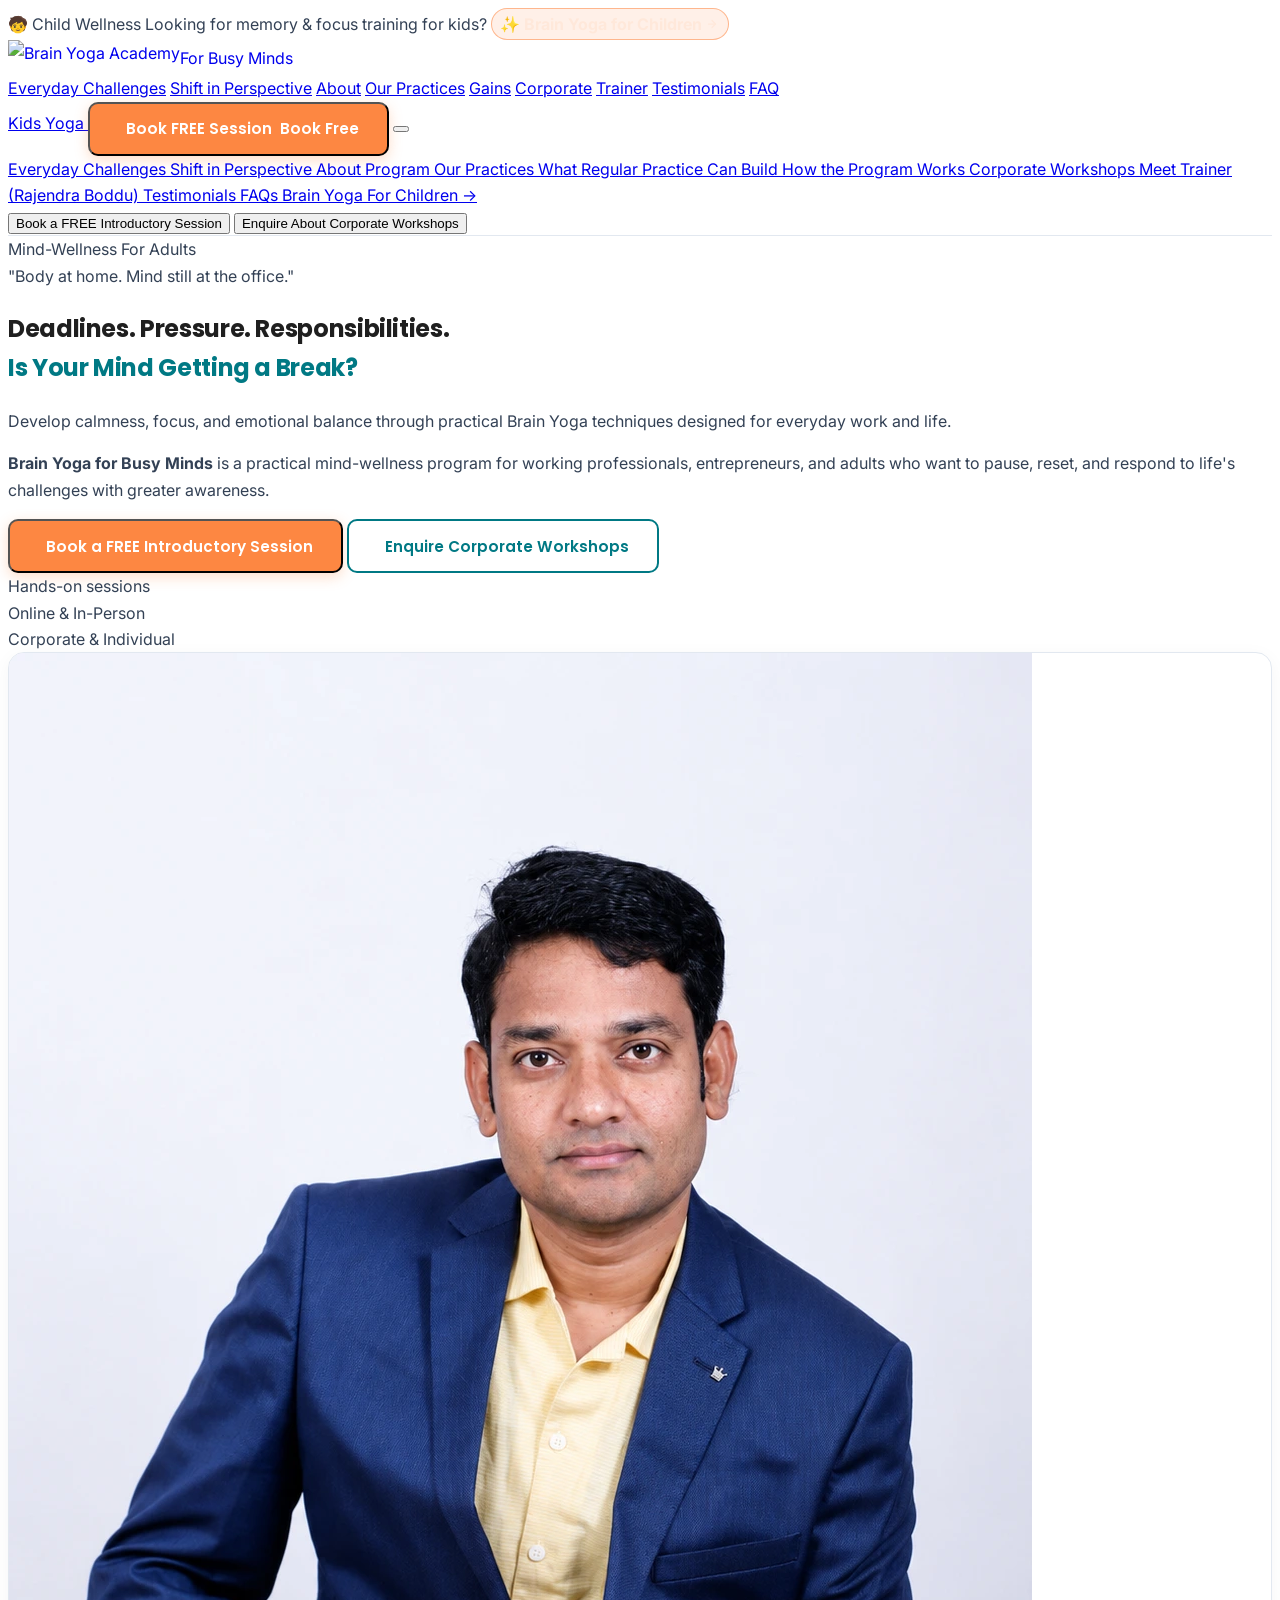
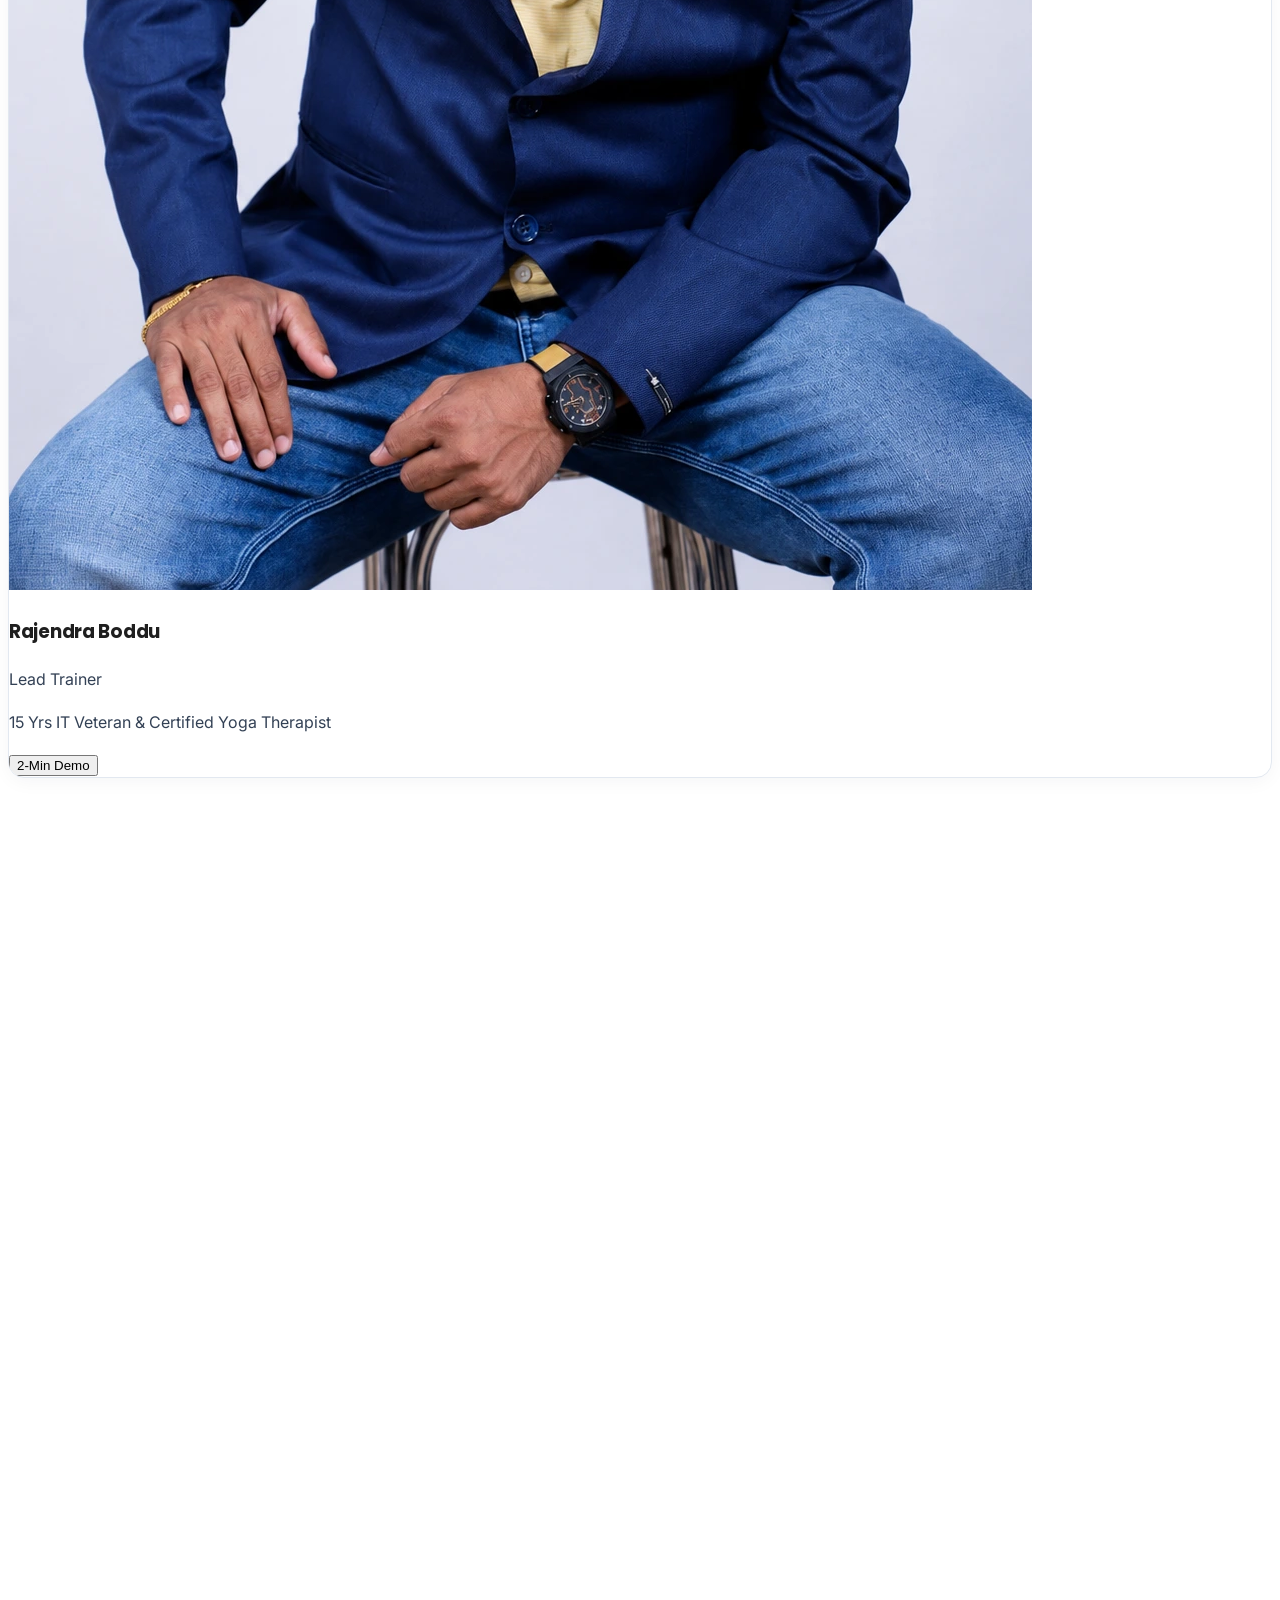
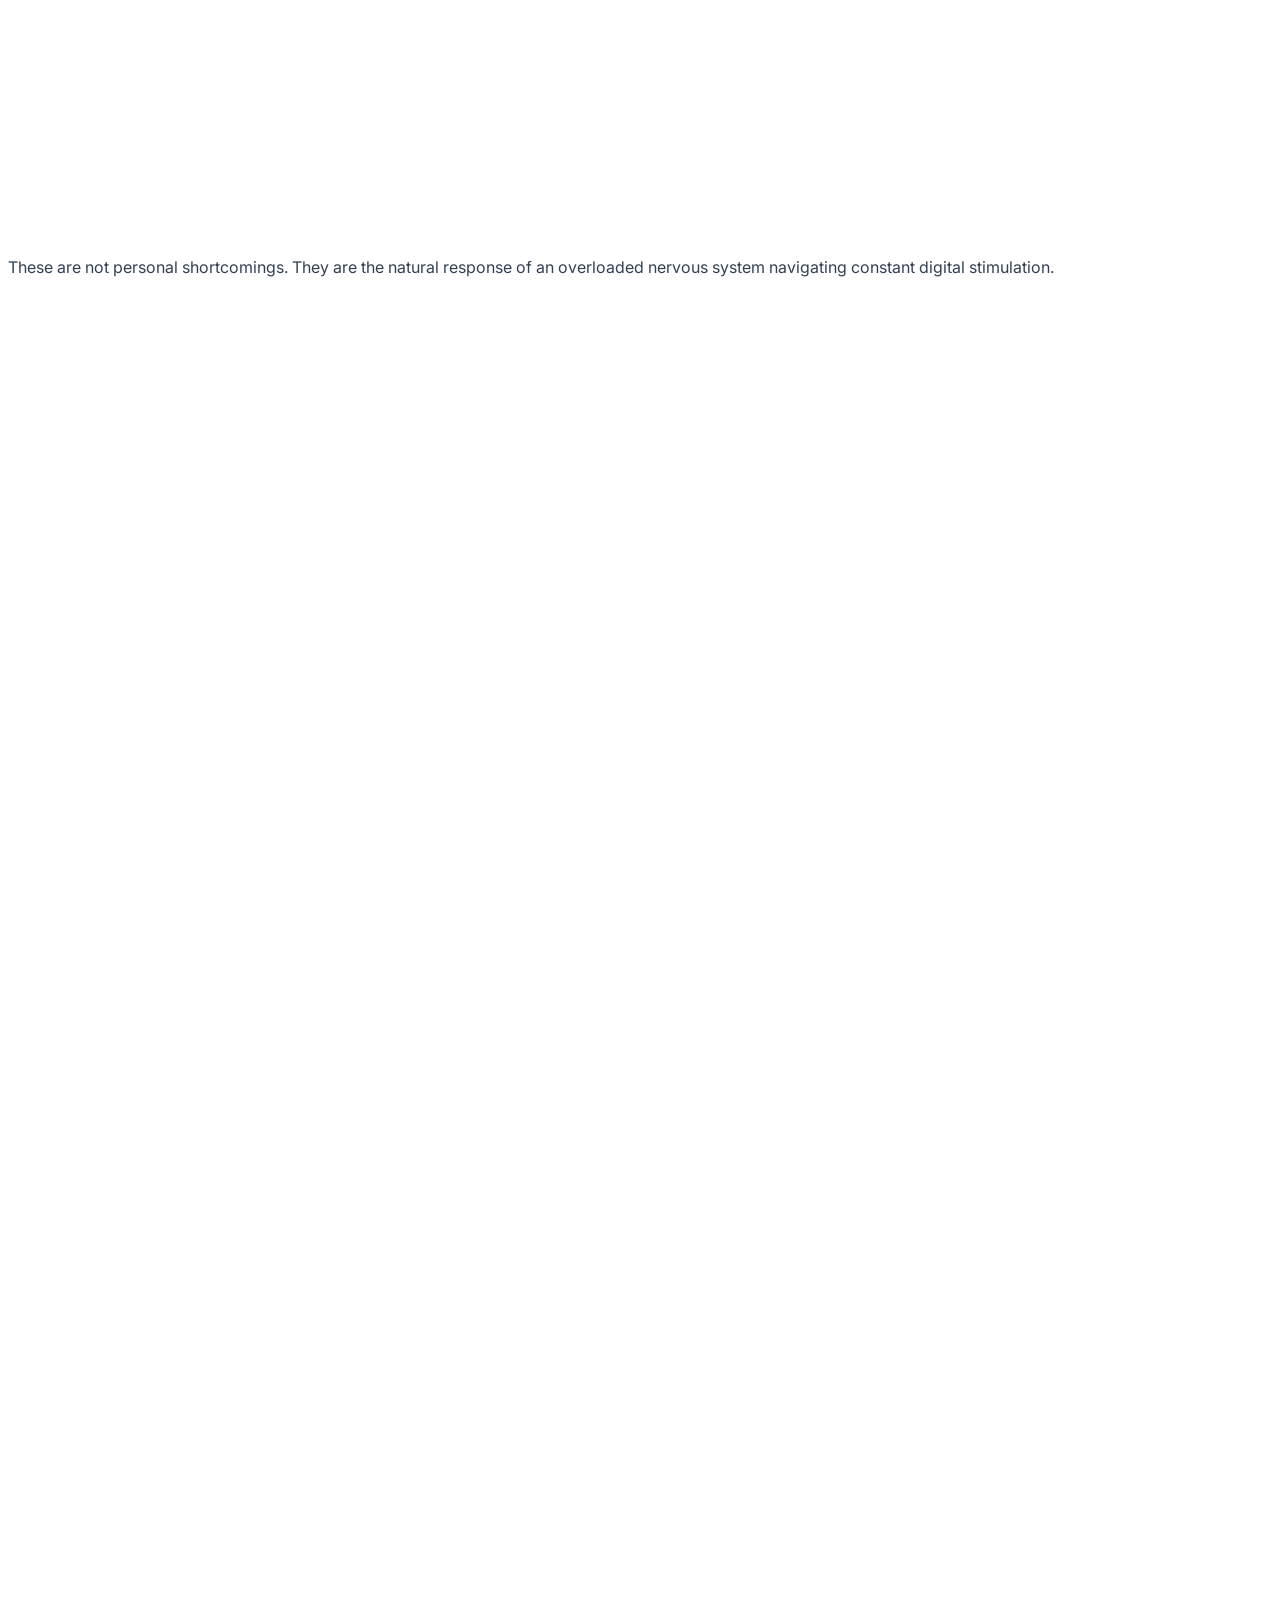
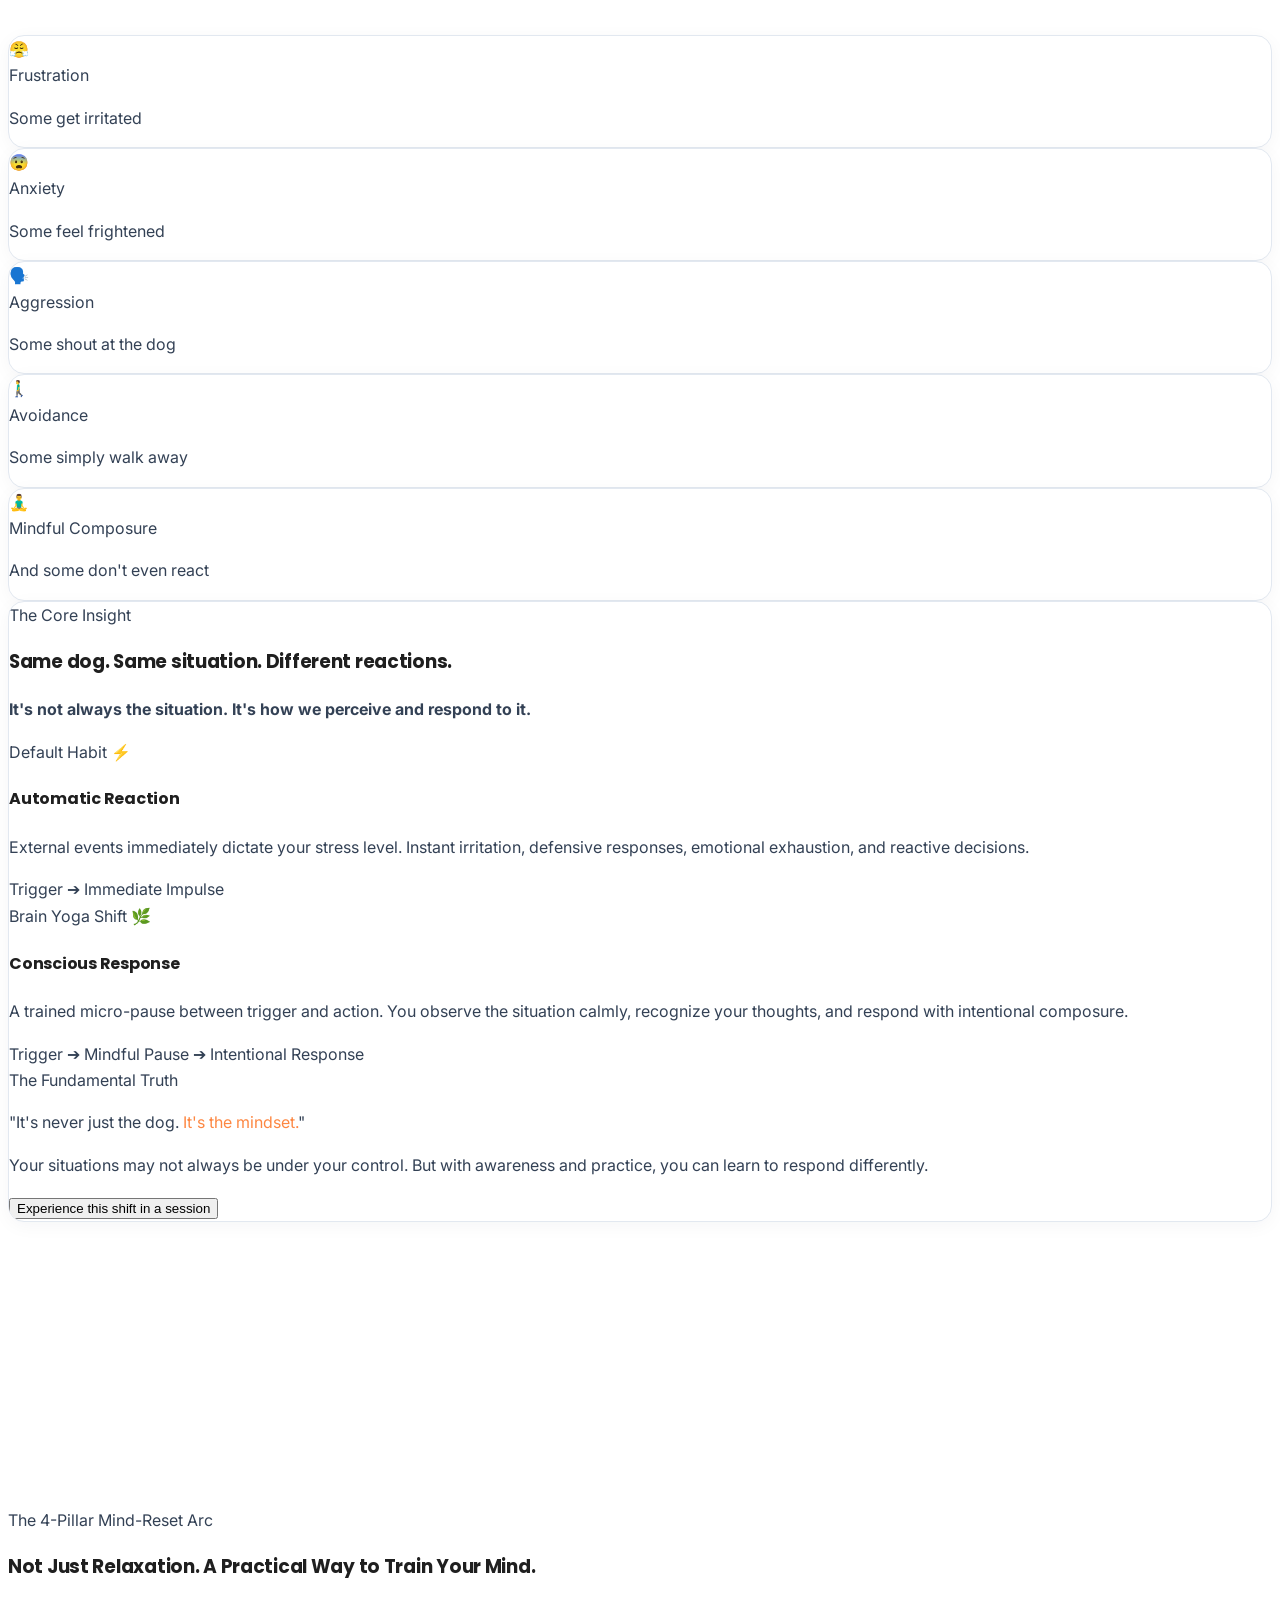
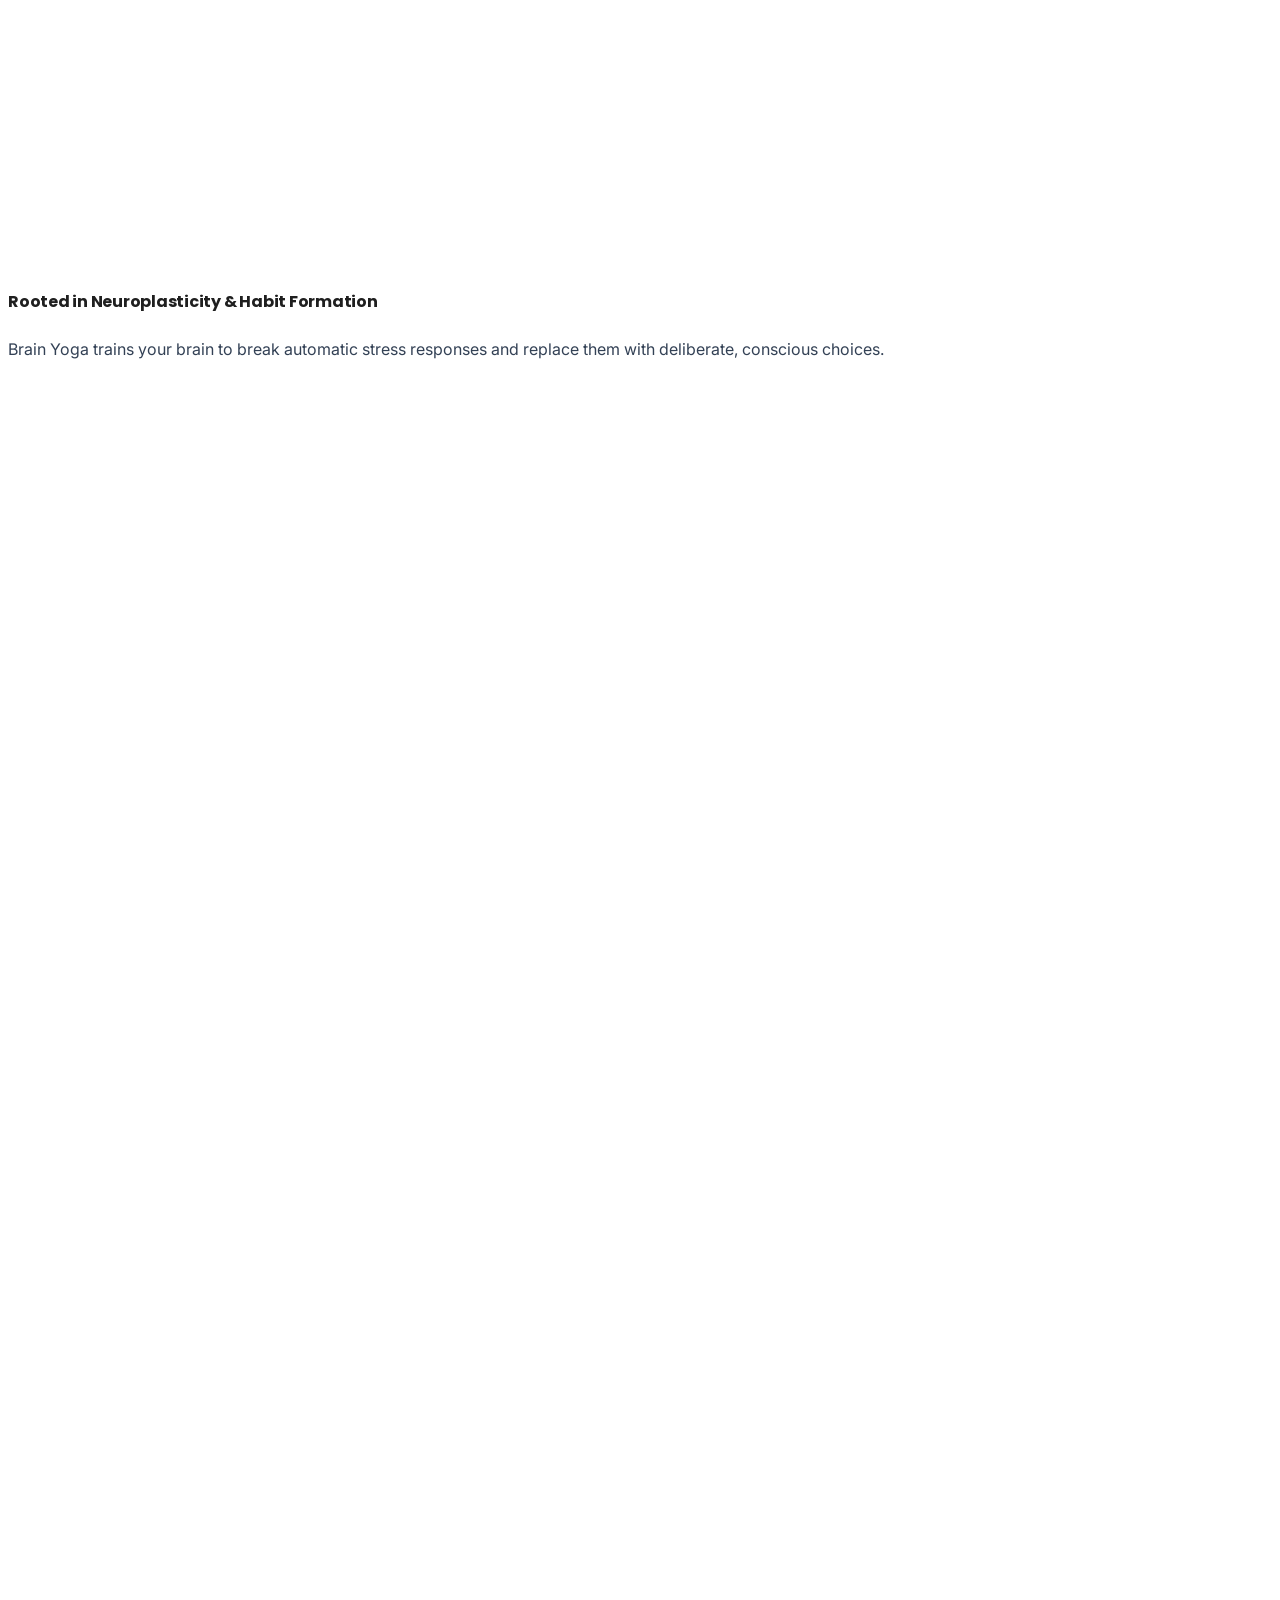
==== commit 0f467b29: "feat: add gentle flickering links top+bottom on both pages - Adult page (busy-minds.html):   * TOP b" ====
--- a/index.html
+++ b/index.html
@@ -421,22 +421,69 @@
             }
         }
 
+        /* =========================================================
+           FLICKERING LINK ANIMATION — Gentle Glow Pulse
+           Sir's requirement: "clearly visible, attractive, gently
+           flickering to catch attention without being too distracting"
+        ========================================================= */
+        @keyframes gentleFlicker {
+            0%,  100% {
+                opacity: 1;
+                box-shadow: 0 0 6px rgba(253, 135, 66, 0.4), 0 0 12px rgba(253, 135, 66, 0.2);
+                text-shadow: 0 0 8px rgba(255, 232, 218, 0.6);
+            }
+            50% {
+                opacity: 0.72;
+                box-shadow: 0 0 16px rgba(253, 135, 66, 0.9), 0 0 32px rgba(253, 135, 66, 0.5), 0 0 48px rgba(253, 135, 66, 0.2);
+                text-shadow: 0 0 14px rgba(255, 255, 255, 0.9);
+            }
+        }
+        .by-flicker-link {
+            animation: gentleFlicker 2.6s ease-in-out infinite;
+            display: inline-flex;
+            align-items: center;
+            gap: 4px;
+            border-radius: 20px;
+            padding: 2px 10px 2px 8px;
+            border: 1px solid rgba(253, 135, 66, 0.55);
+            background: rgba(253, 135, 66, 0.12);
+            font-weight: 700;
+            color: #FFE8DA;
+            text-decoration: none;
+            transition: color 0.2s ease;
+            white-space: nowrap;
+        }
+        .by-flicker-link:hover {
+            color: #ffffff;
+            animation-play-state: paused;
+            box-shadow: 0 0 20px rgba(253, 135, 66, 1);
+        }
+
+        /* Bottom flicker bar */
+        .by-bottom-flicker-bar {
+            background: linear-gradient(135deg, #085C65 0%, #007984 60%, #0a8f9b 100%);
+            padding: 14px 16px;
+            text-align: center;
+        }
+
     </style>
 </head>
 <body class="selection:bg-brandOrange selection:text-white">
 
     <!-- ========================================================================= -->
-    <!-- TOP ANNOUNCEMENT BAR: BRAIN YOGA FOR CHILDREN LINK                        -->
-    <!-- ========================================================================= -->
-    <aside aria-label="Program Announcement" class="bg-[#007984] py-2 px-3 sm:px-4 text-center text-xs font-semibold text-white shadow-xs">
-        <div class="max-w-7xl mx-auto flex items-center justify-center gap-1.5 sm:gap-2 flex-wrap text-center leading-tight">
-            <span class="inline-flex items-center px-2 py-0.5 rounded-full text-[10px] font-bold uppercase bg-brandOrange text-white whitespace-nowrap">
-                Child Wellness
+    <!-- TOP FLICKERING BAR: BRAIN YOGA FOR CHILDREN LINK                         -->
+    <!-- ========================================================================= -->
+    <aside aria-label="Program Announcement" class="bg-[#007984] py-2.5 px-3 sm:px-4 text-center text-xs font-semibold text-white shadow-sm">
+        <div class="max-w-7xl mx-auto flex items-center justify-center gap-2 sm:gap-3 flex-wrap text-center leading-tight">
+            <span class="inline-flex items-center px-2 py-0.5 rounded-full text-[10px] font-bold uppercase bg-brandOrange text-white whitespace-nowrap tracking-wide">
+                &#x1F9D2; Child Wellness
             </span>
-            <span class="text-[11px] sm:text-xs">Looking for our proven memory & concentration training for kids?</span>
-            <a href="https://brainyogaacademy.com/" class="inline-flex items-center gap-1 font-bold text-[#FFE8DA] hover:text-white hover:underline transition-colors whitespace-nowrap text-[11px] sm:text-xs">
-                <span>Visit Brain Yoga For Children</span>
-                <i data-lucide="arrow-right" class="w-3.5 h-3.5"></i>
+            <span class="text-[11px] sm:text-xs opacity-90">Looking for memory &amp; focus training for kids?</span>
+            <a href="https://brainyogaacademy.com/"
+               class="by-flicker-link text-[11px] sm:text-xs"
+               target="_self" rel="noopener">
+                <span>&#x2728; Brain Yoga for Children</span>
+                <svg xmlns="http://www.w3.org/2000/svg" width="12" height="12" viewBox="0 0 24 24" fill="none" stroke="currentColor" stroke-width="2.5" stroke-linecap="round" stroke-linejoin="round" style="flex-shrink:0"><line x1="5" y1="12" x2="19" y2="12"></line><polyline points="12 5 19 12 12 19"></polyline></svg>
             </a>
         </div>
     </aside>
@@ -2203,6 +2250,25 @@
 
         </div>
     </footer>
+    <!-- ========================================================================= -->
+    <!-- BOTTOM FLICKERING BAR: BRAIN YOGA FOR CHILDREN LINK                      -->
+    <!-- ========================================================================= -->
+    <div class="by-bottom-flicker-bar" aria-label="Children Program Link Bottom">
+        <div style="max-width:900px;margin:0 auto;display:flex;align-items:center;justify-content:center;gap:10px;flex-wrap:wrap;">
+            <span style="font-family:Inter,sans-serif;font-size:12px;font-weight:600;color:rgba(255,255,255,0.88);letter-spacing:0.01em;">
+                &#x1F4A1; Also explore our Children's program &mdash;
+            </span>
+            <a href="https://brainyogaacademy.com/"
+               class="by-flicker-link"
+               target="_self" rel="noopener"
+               style="font-size:13px;">
+                <span>&#x2728; Brain Yoga for Children</span>
+                <svg xmlns="http://www.w3.org/2000/svg" width="13" height="13" viewBox="0 0 24 24" fill="none" stroke="currentColor" stroke-width="2.5" stroke-linecap="round" stroke-linejoin="round" style="flex-shrink:0"><line x1="5" y1="12" x2="19" y2="12"></line><polyline points="12 5 19 12 12 19"></polyline></svg>
+            </a>
+            <span style="font-family:Inter,sans-serif;font-size:11px;color:rgba(255,255,255,0.6);">Memory &middot; Focus &middot; Concentration for Kids</span>
+        </div>
+    </div>
+
 
     <!-- ========================================================================= -->
     <!-- FLOATING WHATSAPP BUTTON (Bottom-Right, Pulse Animation)                  -->
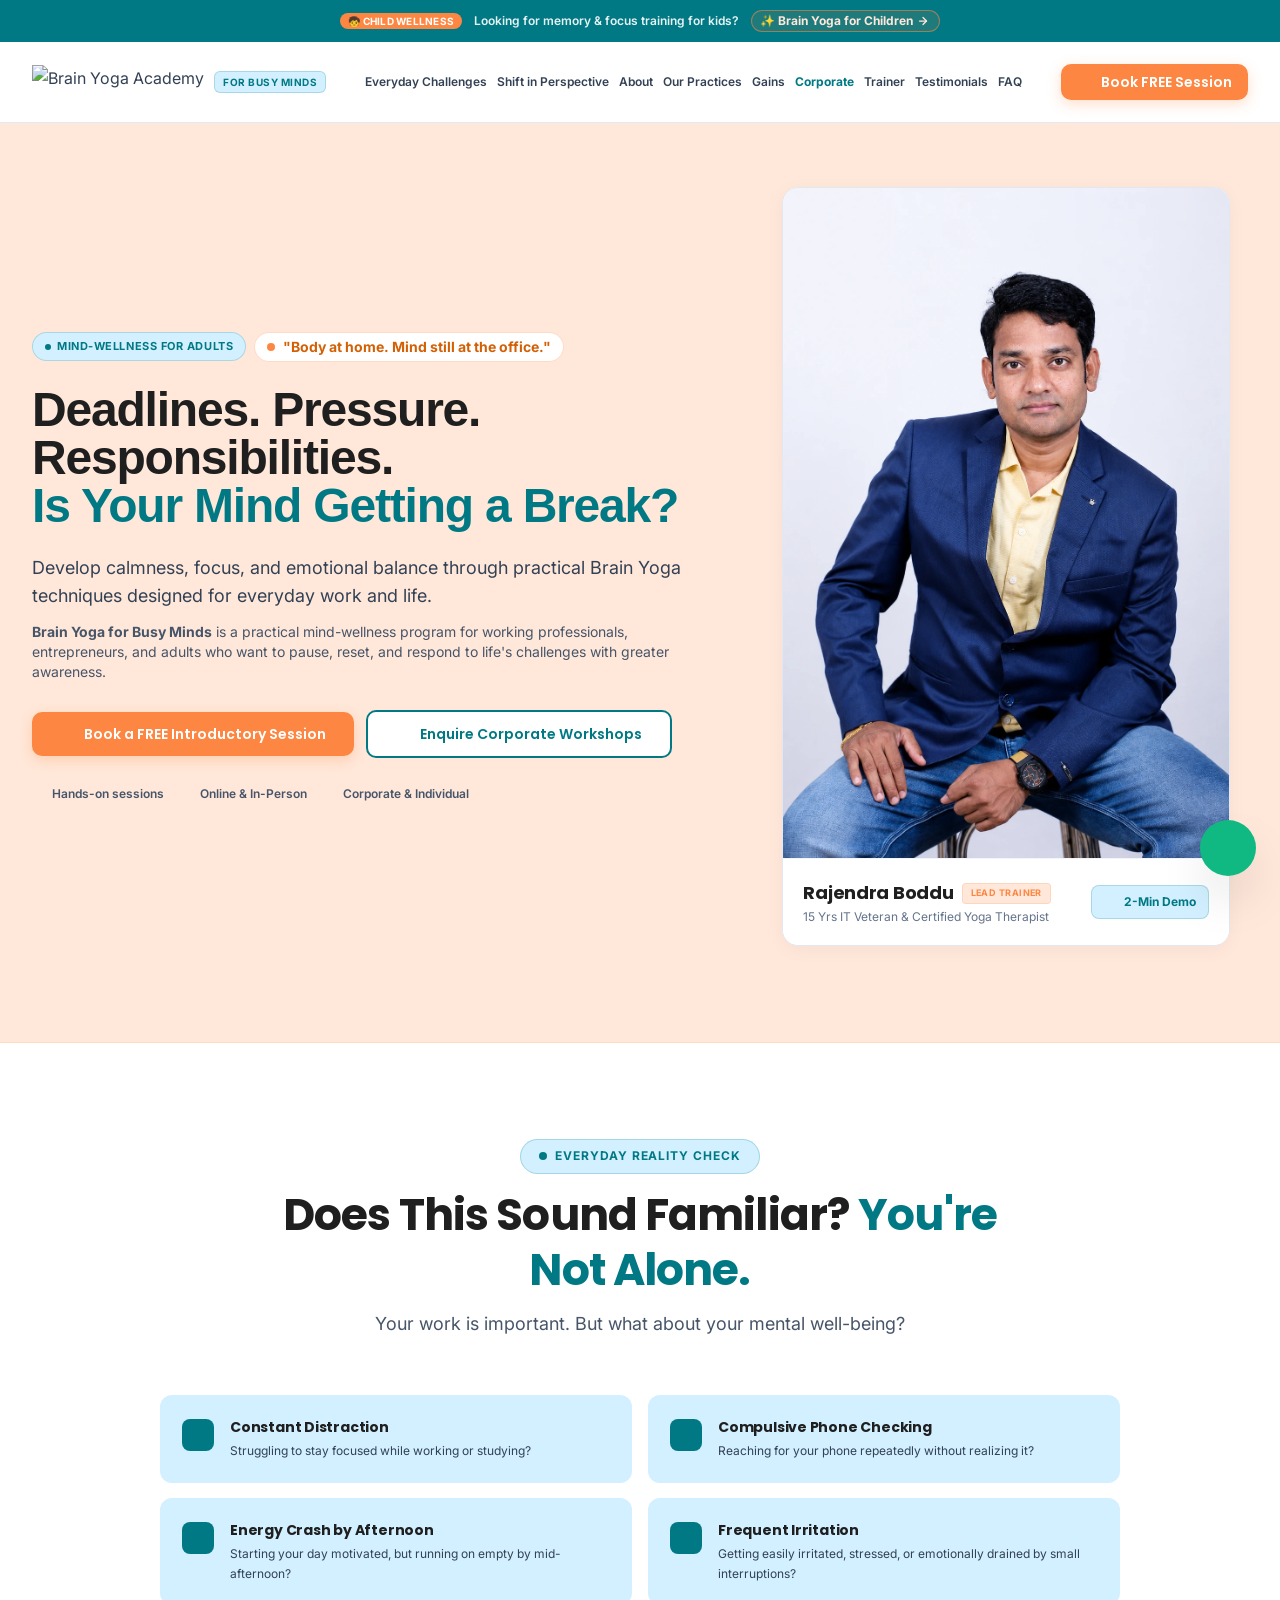
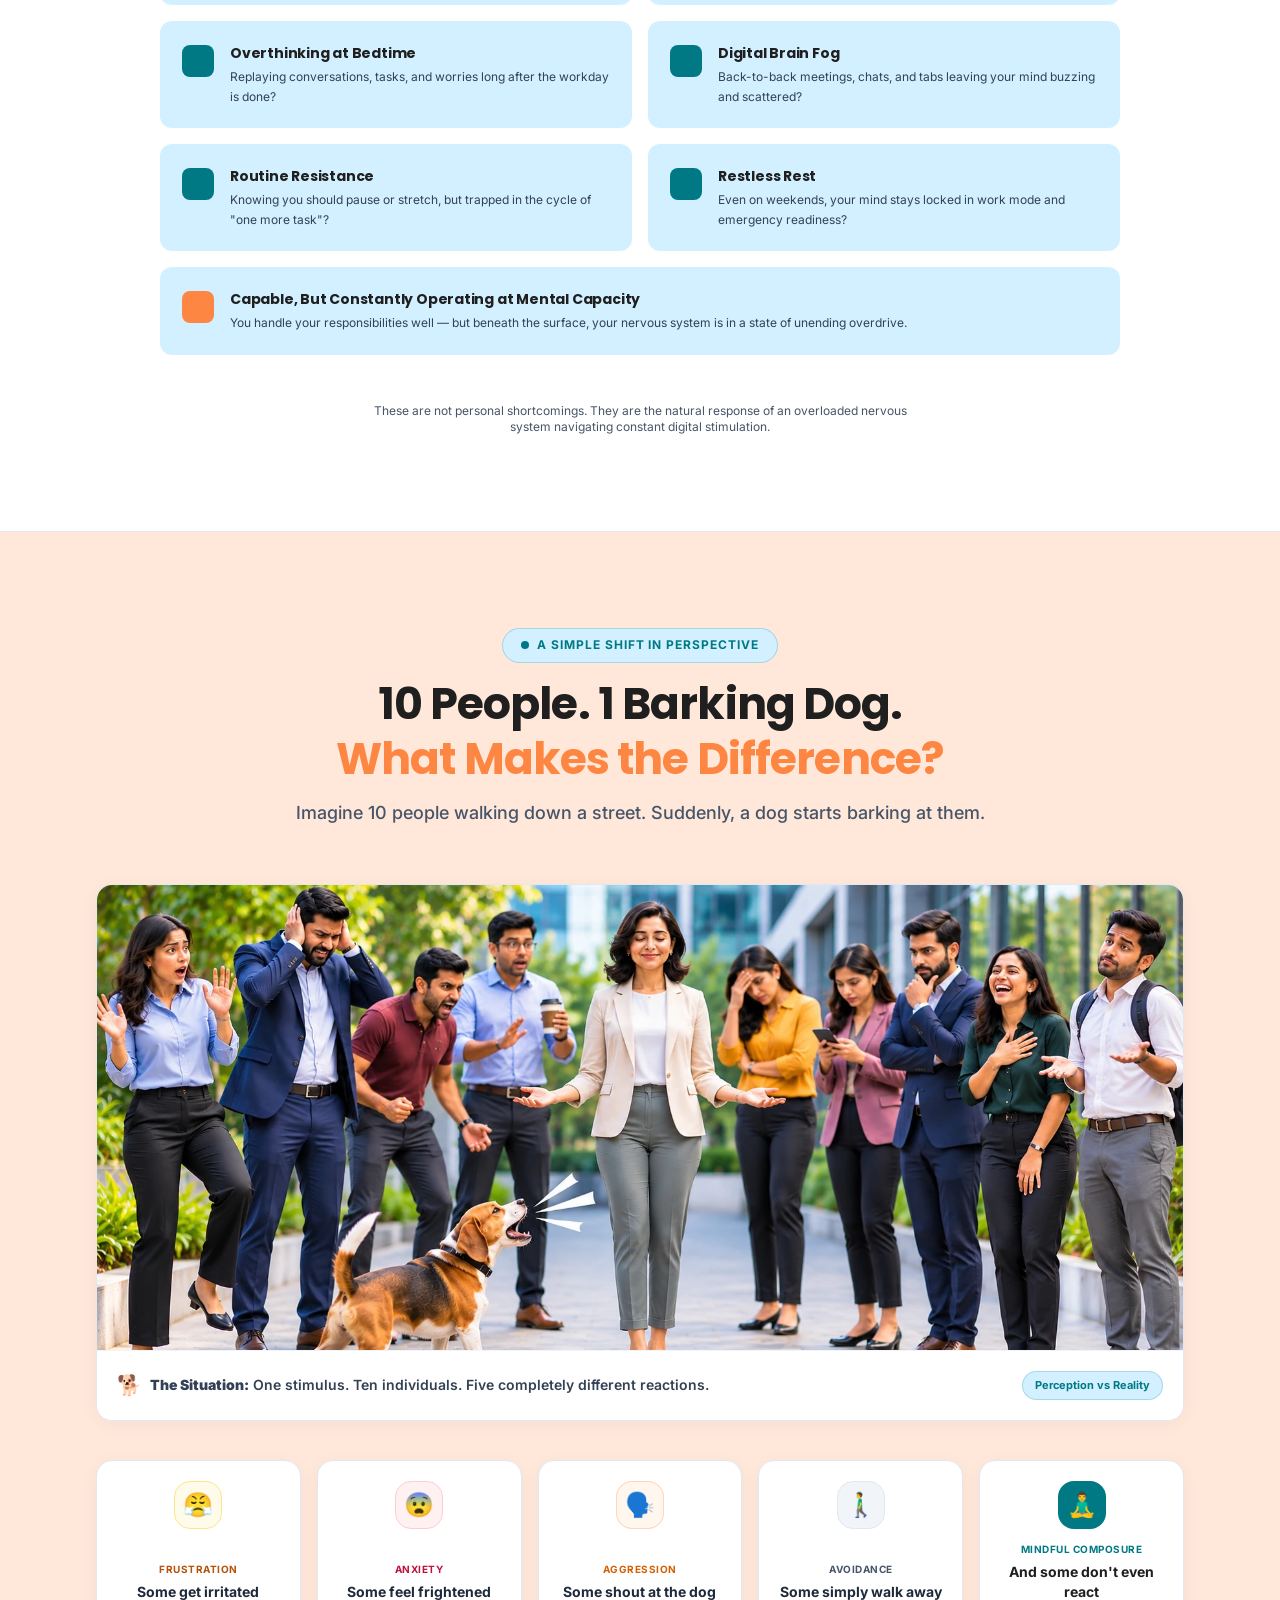
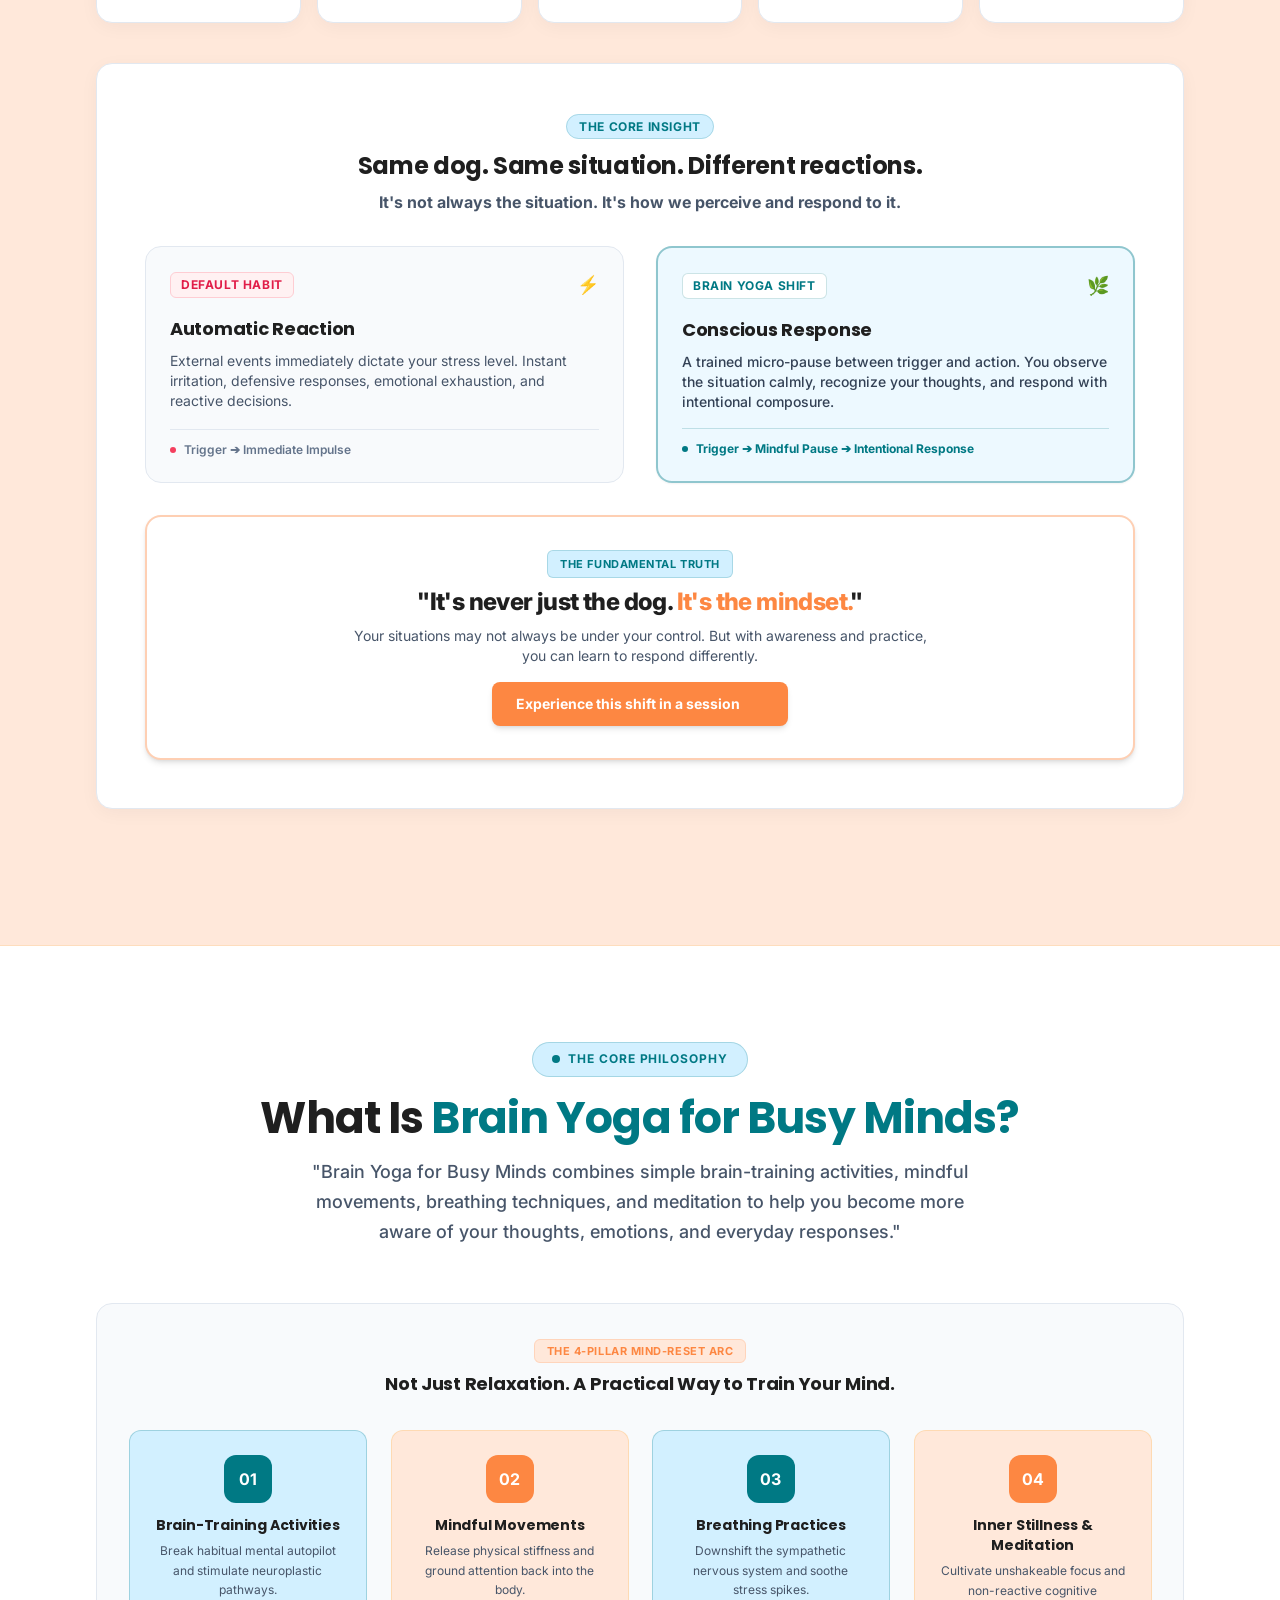
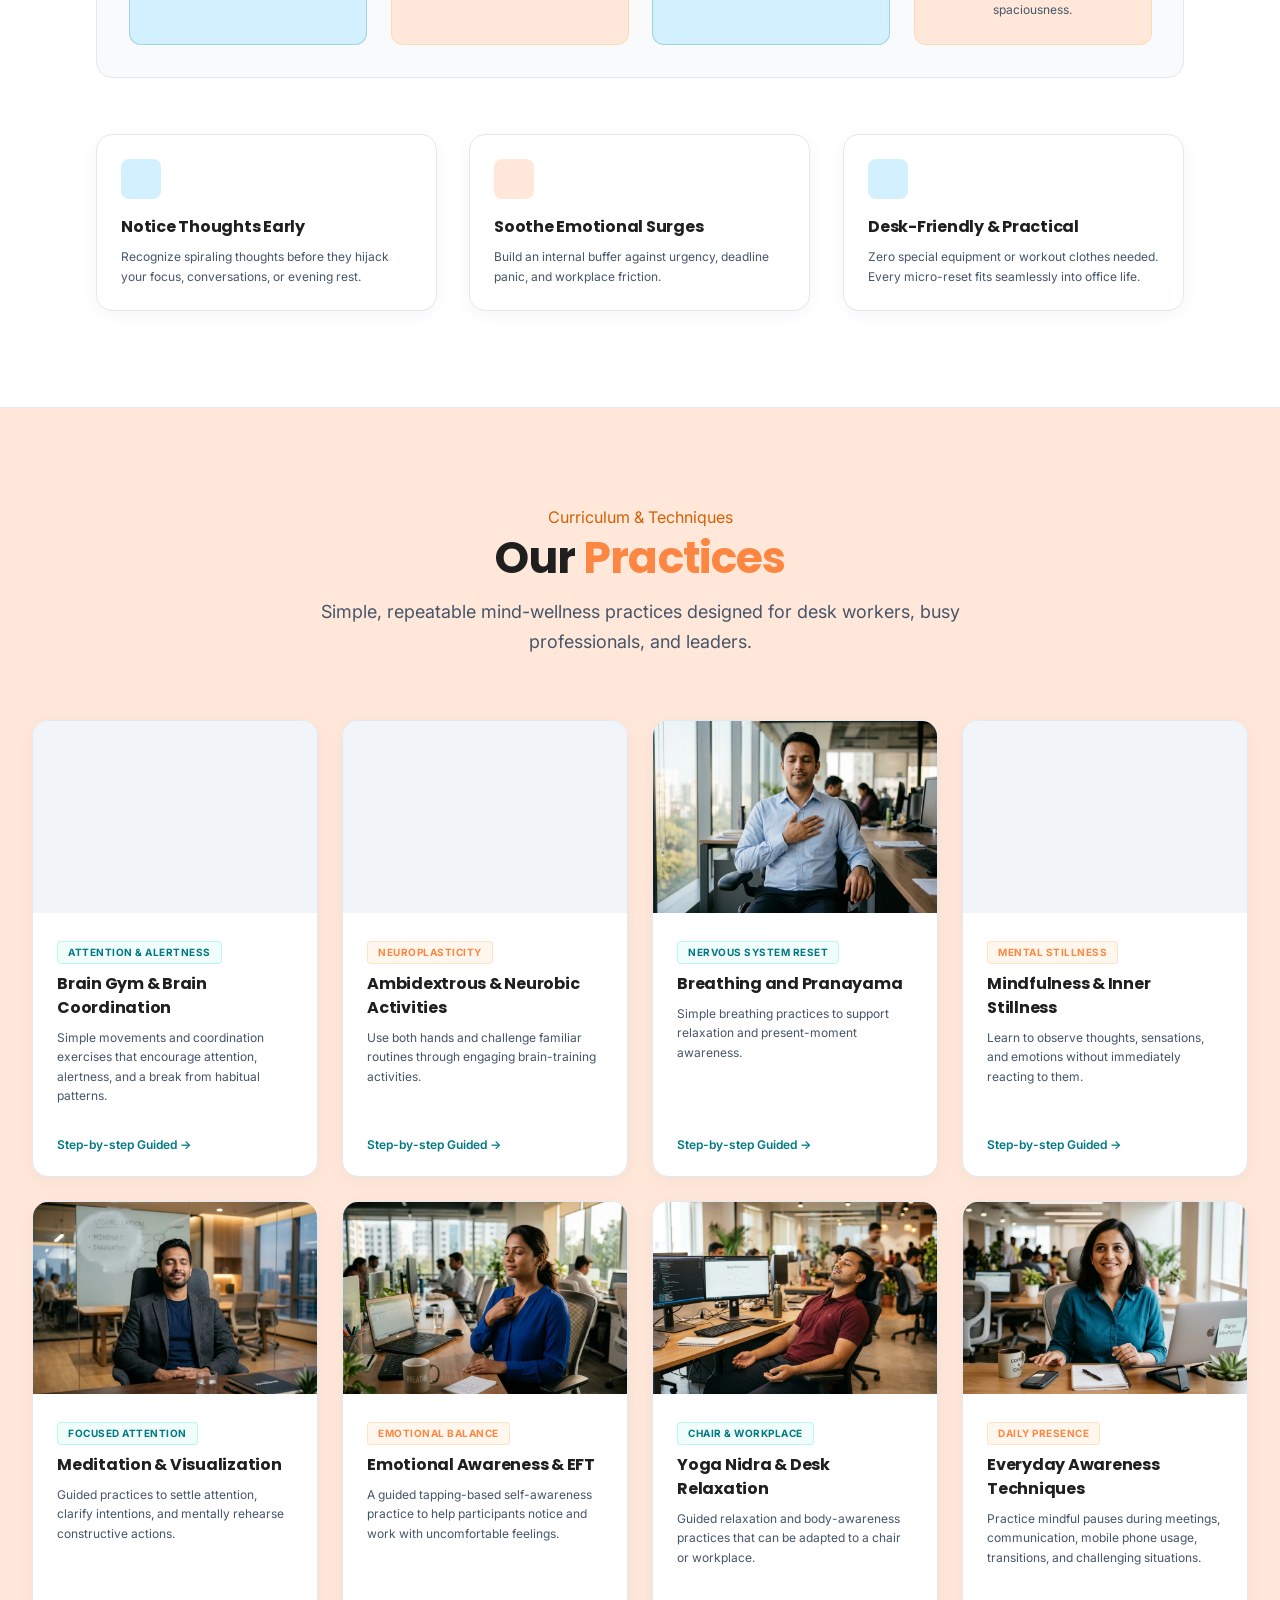
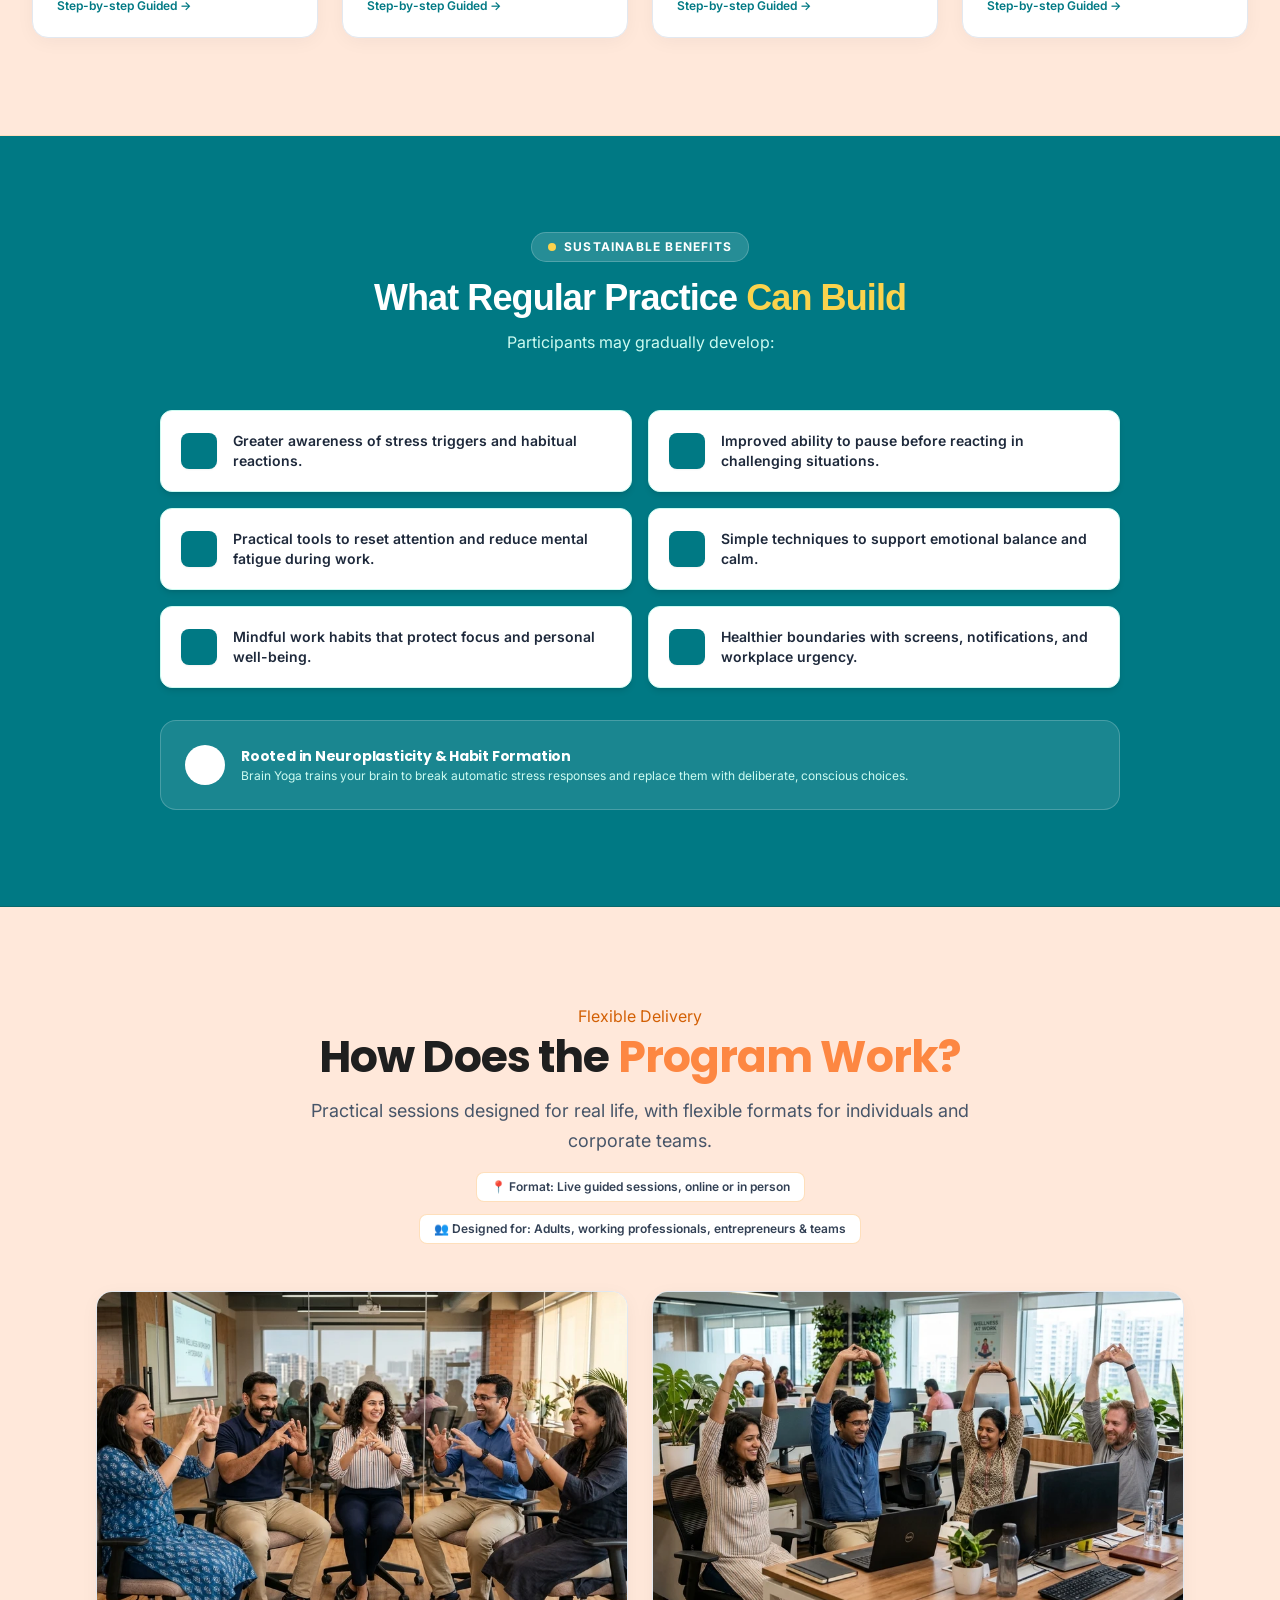
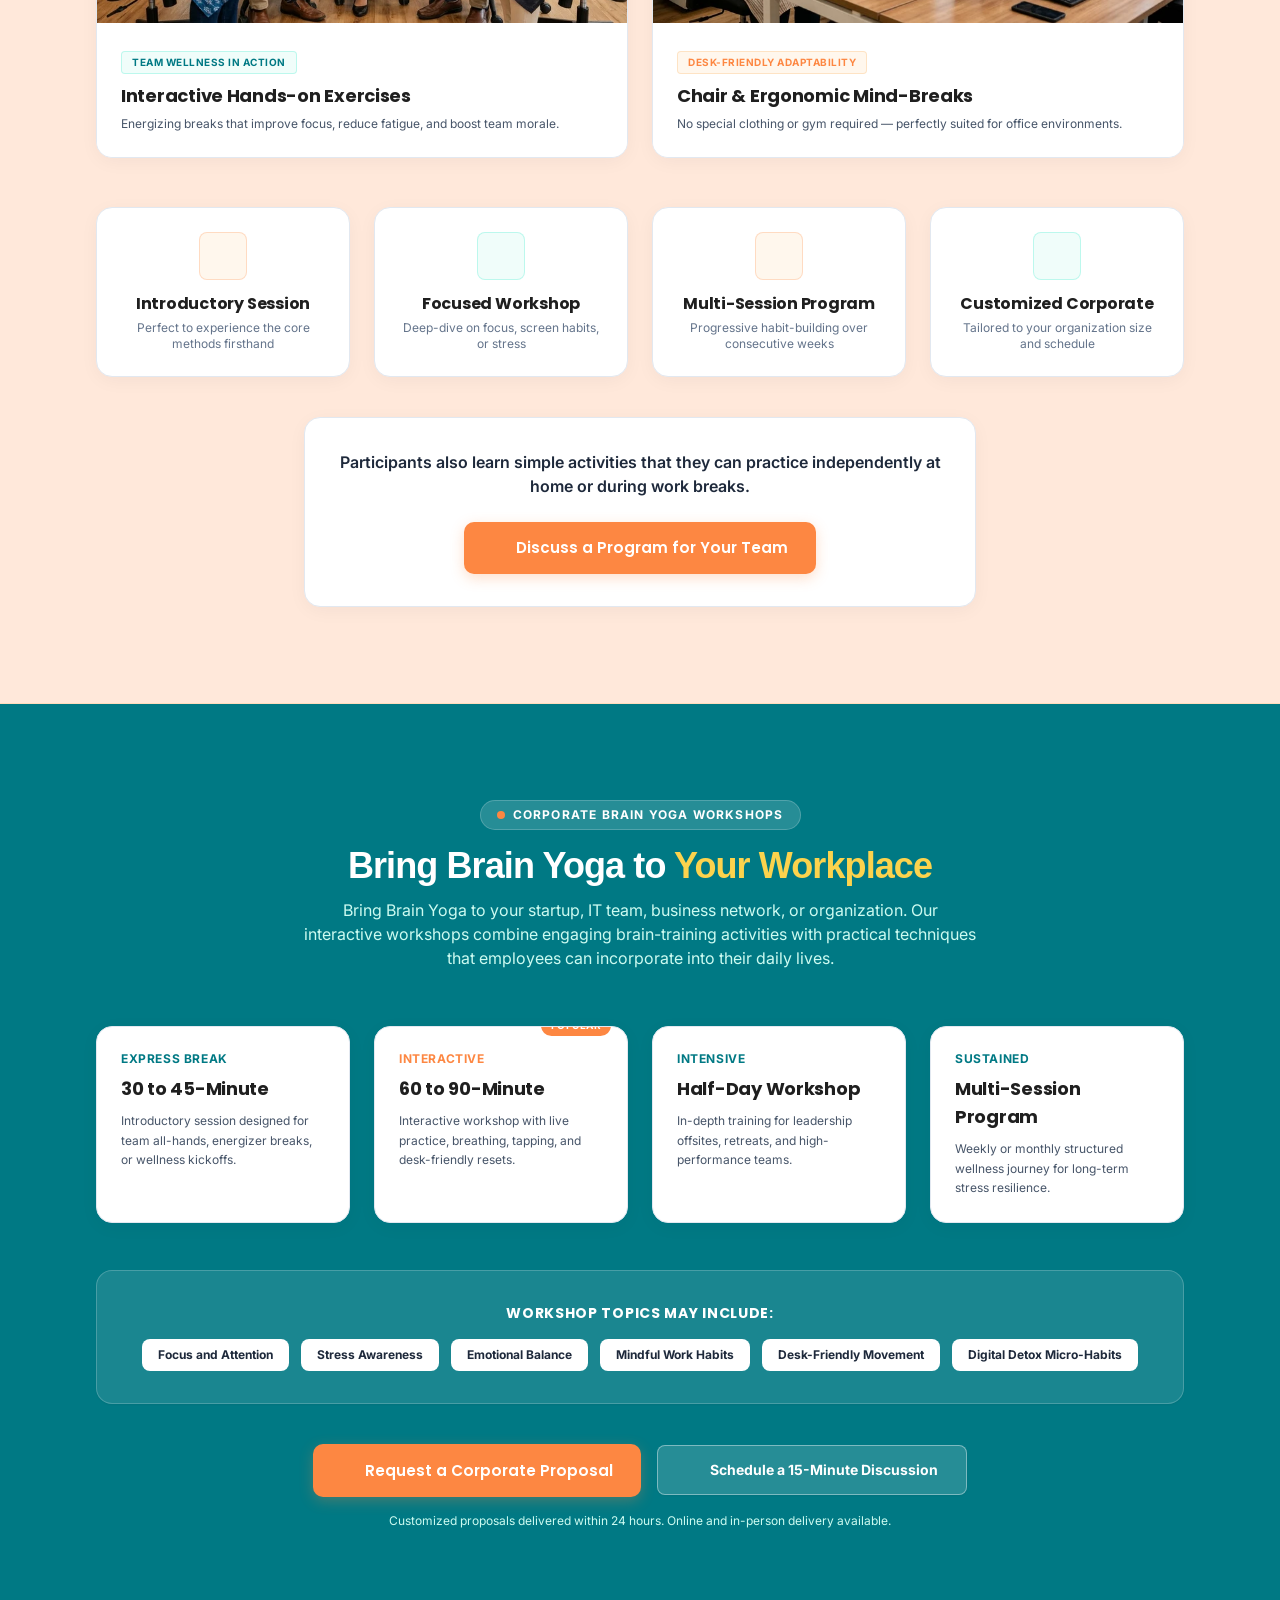
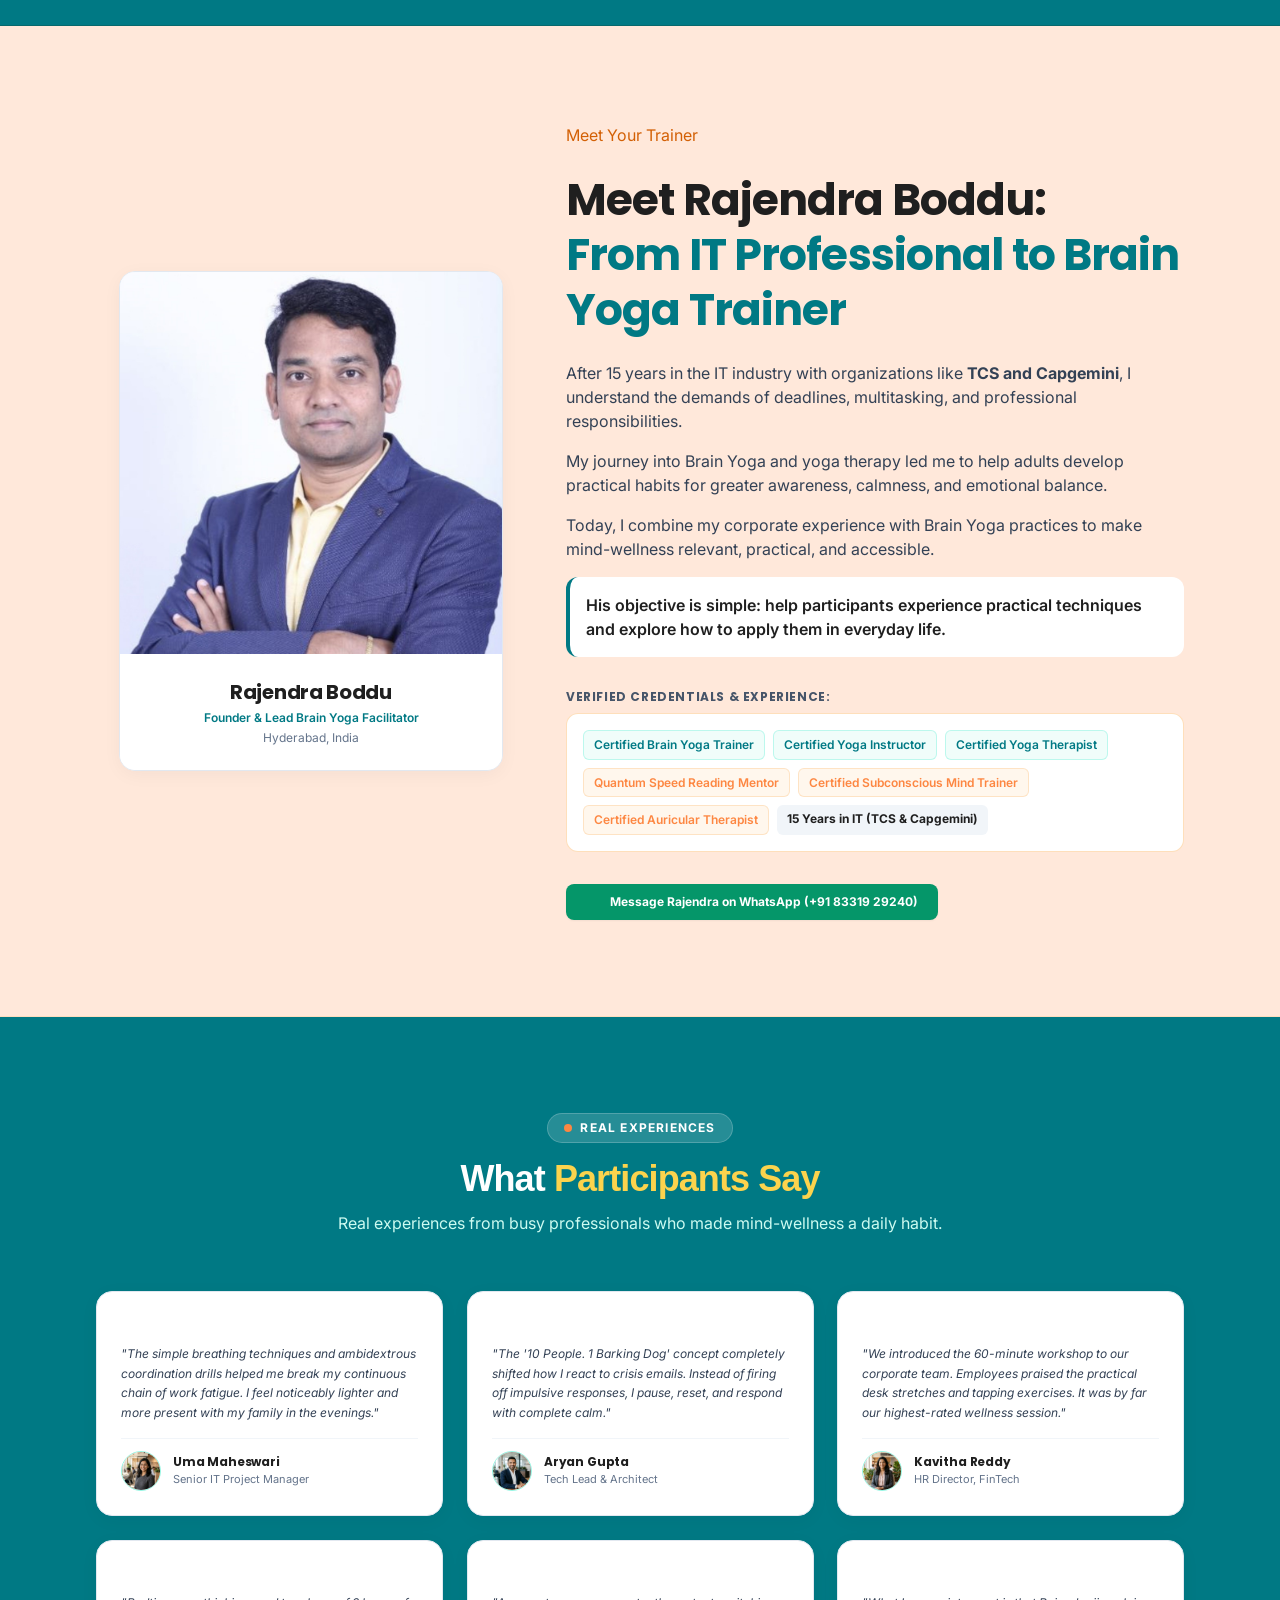
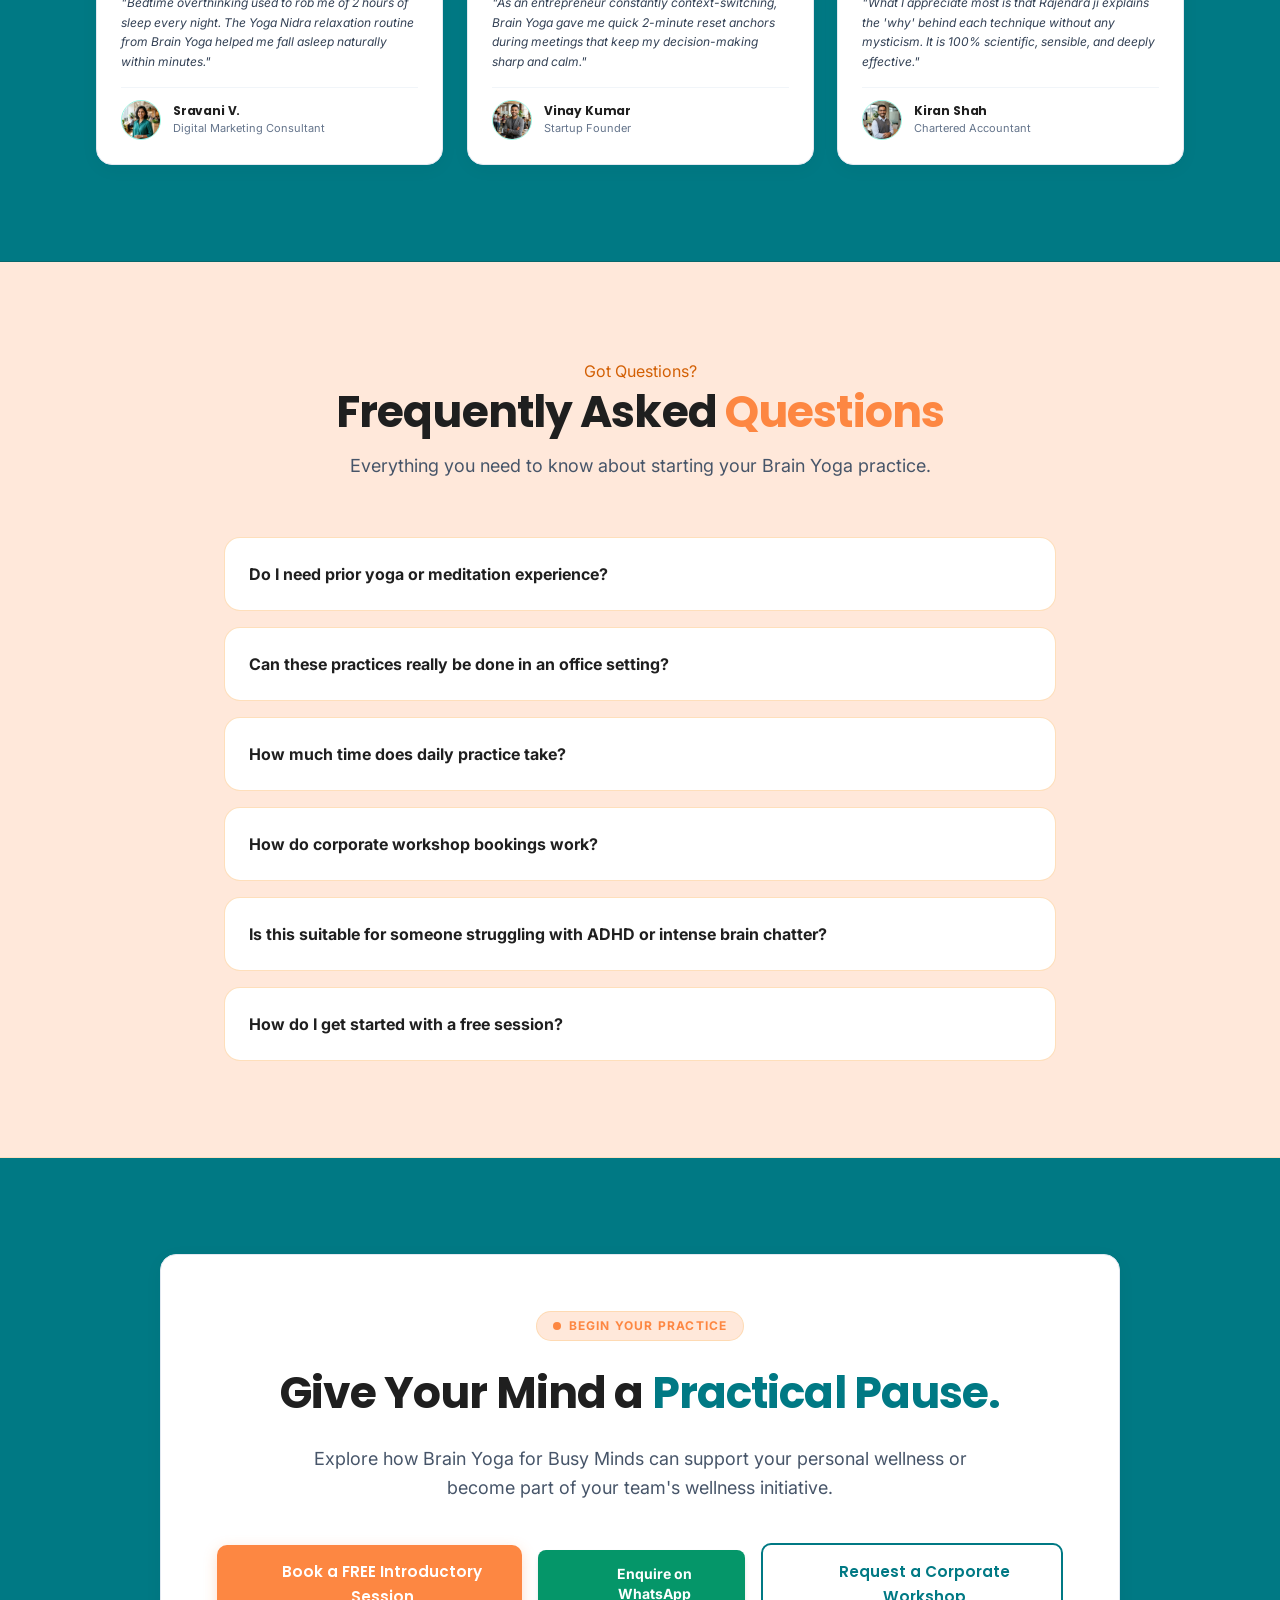
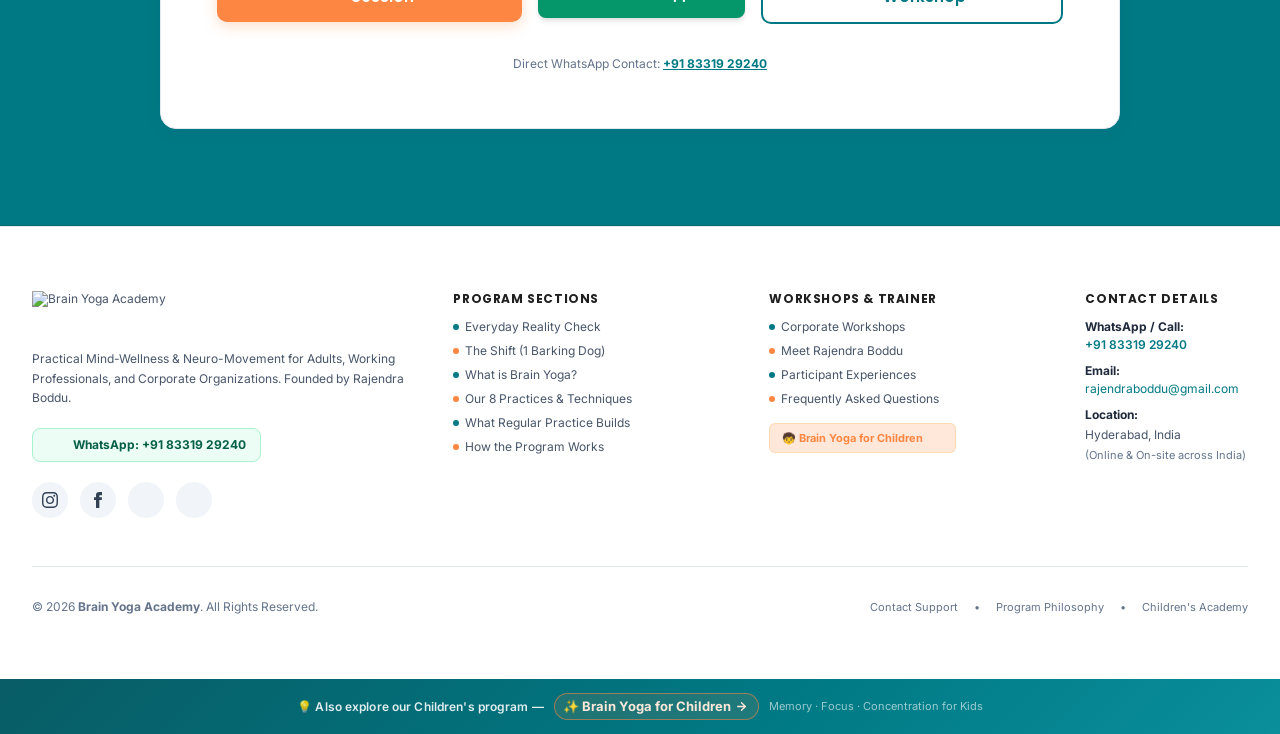
==== commit 25412b97: "fix(mobile): resolve mobile header overlap, white gap, and eliminate aggressive image lazyloading - " ====
--- a/index.html
+++ b/index.html
@@ -3,10 +3,14 @@
 <head>
     <meta charset="UTF-8">
     <meta name="viewport" content="width=device-width, initial-scale=1.0">
-    <!-- Cache Buster Meta Tags for Safari & Mobile Browsers -->
-    <meta http-equiv="Cache-Control" content="no-cache, no-store, must-revalidate">
-    <meta http-equiv="Pragma" content="no-cache">
-    <meta http-equiv="Expires" content="0">
+    <!-- Performance & Browser Cache Hints -->
+    <meta http-equiv="Cache-Control" content="public, max-age=604800, stale-while-revalidate=86400">
+    <link rel="preconnect" href="https://brainyogaacademy.com">
+    <link rel="preconnect" href="https://fonts.googleapis.com">
+    <link rel="preconnect" href="https://fonts.gstatic.com" crossorigin>
+    <link rel="dns-prefetch" href="https://cdn.tailwindcss.com">
+    <link rel="dns-prefetch" href="https://unpkg.com">
+    <link rel="prefetch" href="https://brainyogaacademy.com/">
 
     <title>Brain Yoga for Busy Minds | Mind-Wellness for Working Professionals & Corporate Teams</title>
     <meta name="description" content="Develop calmness, focus, and emotional balance through practical Brain Yoga techniques designed for everyday work and life. Founded by Rajendra Boddu (15 yrs IT veteran & Yoga Therapist).">
@@ -22,37 +26,9 @@
     <link rel="preconnect" href="https://fonts.gstatic.com" crossorigin>
     <link href="https://fonts.googleapis.com/css2?family=Inter:ital,wght@0,300;0,400;0,500;0,600;0,700;1,400&family=Poppins:ital,wght@0,500;0,600;0,700;0,800;1,600&display=swap" rel="stylesheet">
 
-    <!-- Tailwind CSS CDN -->
-    <script src="https://cdn.tailwindcss.com"></script>
-    <script>
-        tailwind.config = {
-            theme: {
-                extend: {
-                    colors: {
-                        brandTeal: '#007984',       // Exact Children BY primary teal
-                        brandTealDark: '#085C65',   // Deep Teal
-                        brandTealLight: '#D2F0FF',  // Soft Teal Tint
-                        brandTealIce: '#D2F0FF',    // Exact Children BY ice blue card background
-                        brandOrange: '#FD8742',     // Exact Children BY orange CTA
-                        brandOrangeDark: '#D36005', // Exact Children BY dark orange
-                        brandPeachLight: '#FFE8DA', // Exact Children BY peach card tint
-                        brandPeachBg: '#FFF3EB',    // Exact Children BY soft warm peach background
-                        brandDark: '#1F1F1F',       // Clean dark heading text
-                        brandBody: '#334155',       // Clean, readable body text
-                    },
-                    fontFamily: {
-                        heading: ['Poppins', '-apple-system', 'BlinkMacSystemFont', 'Segoe UI', 'Roboto', 'sans-serif'],
-                        body: ['Inter', '-apple-system', 'BlinkMacSystemFont', 'Segoe UI', 'Roboto', 'sans-serif'],
-                    }
-                }
-            }
-        }
-    </script>
-
-    <!-- Lucide Icons CDN -->
-    <script src="https://unpkg.com/lucide@latest"></script>
-
-    <style>
+    <!-- Pre-compiled Ultra-Fast Static Tailwind CSS (Zero Runtime Overhead) -->
+    <style id="by-compiled-tailwind">
+
         
         /* Bulletproof Header & Logo Constraints across all devices */
         header {
@@ -466,6 +442,427 @@
             text-align: center;
         }
 
+    
+*, ::before, ::after{--tw-border-spacing-x:0;--tw-border-spacing-y:0;--tw-translate-x:0;--tw-translate-y:0;--tw-rotate:0;--tw-skew-x:0;--tw-skew-y:0;--tw-scale-x:1;--tw-scale-y:1;--tw-pan-x: ;--tw-pan-y: ;--tw-pinch-zoom: ;--tw-scroll-snap-strictness:proximity;--tw-gradient-from-position: ;--tw-gradient-via-position: ;--tw-gradient-to-position: ;--tw-ordinal: ;--tw-slashed-zero: ;--tw-numeric-figure: ;--tw-numeric-spacing: ;--tw-numeric-fraction: ;--tw-ring-inset: ;--tw-ring-offset-width:0px;--tw-ring-offset-color:#fff;--tw-ring-color:rgb(59 130 246 / 0.5);--tw-ring-offset-shadow:0 0 #0000;--tw-ring-shadow:0 0 #0000;--tw-shadow:0 0 #0000;--tw-shadow-colored:0 0 #0000;--tw-blur: ;--tw-brightness: ;--tw-contrast: ;--tw-grayscale: ;--tw-hue-rotate: ;--tw-invert: ;--tw-saturate: ;--tw-sepia: ;--tw-drop-shadow: ;--tw-backdrop-blur: ;--tw-backdrop-brightness: ;--tw-backdrop-contrast: ;--tw-backdrop-grayscale: ;--tw-backdrop-hue-rotate: ;--tw-backdrop-invert: ;--tw-backdrop-opacity: ;--tw-backdrop-saturate: ;--tw-backdrop-sepia: ;--tw-contain-size: ;--tw-contain-layout: ;--tw-contain-paint: ;--tw-contain-style: }::backdrop{--tw-border-spacing-x:0;--tw-border-spacing-y:0;--tw-translate-x:0;--tw-translate-y:0;--tw-rotate:0;--tw-skew-x:0;--tw-skew-y:0;--tw-scale-x:1;--tw-scale-y:1;--tw-pan-x: ;--tw-pan-y: ;--tw-pinch-zoom: ;--tw-scroll-snap-strictness:proximity;--tw-gradient-from-position: ;--tw-gradient-via-position: ;--tw-gradient-to-position: ;--tw-ordinal: ;--tw-slashed-zero: ;--tw-numeric-figure: ;--tw-numeric-spacing: ;--tw-numeric-fraction: ;--tw-ring-inset: ;--tw-ring-offset-width:0px;--tw-ring-offset-color:#fff;--tw-ring-color:rgb(59 130 246 / 0.5);--tw-ring-offset-shadow:0 0 #0000;--tw-ring-shadow:0 0 #0000;--tw-shadow:0 0 #0000;--tw-shadow-colored:0 0 #0000;--tw-blur: ;--tw-brightness: ;--tw-contrast: ;--tw-grayscale: ;--tw-hue-rotate: ;--tw-invert: ;--tw-saturate: ;--tw-sepia: ;--tw-drop-shadow: ;--tw-backdrop-blur: ;--tw-backdrop-brightness: ;--tw-backdrop-contrast: ;--tw-backdrop-grayscale: ;--tw-backdrop-hue-rotate: ;--tw-backdrop-invert: ;--tw-backdrop-opacity: ;--tw-backdrop-saturate: ;--tw-backdrop-sepia: ;--tw-contain-size: ;--tw-contain-layout: ;--tw-contain-paint: ;--tw-contain-style: }/* ! tailwindcss v3.4.17 | MIT License | https://tailwindcss.com */*,::after,::before{box-sizing:border-box;border-width:0;border-style:solid;border-color:#e5e7eb}::after,::before{--tw-content:''}:host,html{line-height:1.5;-webkit-text-size-adjust:100%;-moz-tab-size:4;tab-size:4;font-family:ui-sans-serif, system-ui, sans-serif, "Apple Color Emoji", "Segoe UI Emoji", "Segoe UI Symbol", "Noto Color Emoji";font-feature-settings:normal;font-variation-settings:normal;-webkit-tap-highlight-color:transparent}body{margin:0;line-height:inherit}hr{height:0;color:inherit;border-top-width:1px}abbr:where([title]){-webkit-text-decoration:underline dotted;text-decoration:underline dotted}h1,h2,h3,h4,h5,h6{font-size:inherit;font-weight:inherit}a{color:inherit;text-decoration:inherit}b,strong{font-weight:bolder}code,kbd,pre,samp{font-family:ui-monospace, SFMono-Regular, Menlo, Monaco, Consolas, "Liberation Mono", "Courier New", monospace;font-feature-settings:normal;font-variation-settings:normal;font-size:1em}small{font-size:80%}sub,sup{font-size:75%;line-height:0;position:relative;vertical-align:baseline}sub{bottom:-.25em}sup{top:-.5em}table{text-indent:0;border-color:inherit;border-collapse:collapse}button,input,optgroup,select,textarea{font-family:inherit;font-feature-settings:inherit;font-variation-settings:inherit;font-size:100%;font-weight:inherit;line-height:inherit;letter-spacing:inherit;color:inherit;margin:0;padding:0}button,select{text-transform:none}button,input:where([type=button]),input:where([type=reset]),input:where([type=submit]){-webkit-appearance:button;background-color:transparent;background-image:none}:-moz-focusring{outline:auto}:-moz-ui-invalid{box-shadow:none}progress{vertical-align:baseline}::-webkit-inner-spin-button,::-webkit-outer-spin-button{height:auto}[type=search]{-webkit-appearance:textfield;outline-offset:-2px}::-webkit-search-decoration{-webkit-appearance:none}::-webkit-file-upload-button{-webkit-appearance:button;font:inherit}summary{display:list-item}blockquote,dd,dl,figure,h1,h2,h3,h4,h5,h6,hr,p,pre{margin:0}fieldset{margin:0;padding:0}legend{padding:0}menu,ol,ul{list-style:none;margin:0;padding:0}dialog{padding:0}textarea{resize:vertical}input::placeholder,textarea::placeholder{opacity:1;color:#9ca3af}[role=button],button{cursor:pointer}:disabled{cursor:default}audio,canvas,embed,iframe,img,object,svg,video{display:block;vertical-align:middle}img,video{max-width:100%;height:auto}[hidden]:where(:not([hidden=until-found])){display:none}.fixed{position:fixed}.absolute{position:absolute}.relative{position:relative}.sticky{position:sticky}.inset-0{inset:0px}.-top-3{top:-0.75rem}.bottom-6{bottom:1.5rem}.right-4{right:1rem}.right-6{right:1.5rem}.top-0{top:0px}.top-4{top:1rem}.z-10{z-index:10}.z-20{z-index:20}.z-50{z-index:50}.col-span-2{grid-column:span 2 / span 2}.mx-auto{margin-left:auto;margin-right:auto}.mb-1{margin-bottom:0.25rem}.mb-1\.5{margin-bottom:0.375rem}.mb-10{margin-bottom:2.5rem}.mb-12{margin-bottom:3rem}.mb-14{margin-bottom:3.5rem}.mb-16{margin-bottom:4rem}.mb-2{margin-bottom:0.5rem}.mb-3{margin-bottom:0.75rem}.mb-4{margin-bottom:1rem}.mb-6{margin-bottom:1.5rem}.mb-8{margin-bottom:2rem}.mt-0\.5{margin-top:0.125rem}.mt-1{margin-top:0.25rem}.mt-12{margin-top:3rem}.mt-2{margin-top:0.5rem}.mt-3{margin-top:0.75rem}.mt-4{margin-top:1rem}.mt-8{margin-top:2rem}.block{display:block}.inline-block{display:inline-block}.flex{display:flex}.inline-flex{display:inline-flex}.grid{display:grid}.hidden{display:none}.aspect-\[16\/10\]{aspect-ratio:16/10}.aspect-\[16\/9\]{aspect-ratio:16/9}.aspect-\[4\/4\]{aspect-ratio:4/4}.aspect-video{aspect-ratio:16 / 9}.h-1\.5{height:0.375rem}.h-10{height:2.5rem}.h-12{height:3rem}.h-14{height:3.5rem}.h-16{height:4rem}.h-2{height:0.5rem}.h-3\.5{height:0.875rem}.h-4{height:1rem}.h-48{height:12rem}.h-5{height:1.25rem}.h-6{height:1.5rem}.h-8{height:2rem}.h-9{height:2.25rem}.h-auto{height:auto}.h-full{height:100%}.max-h-\[80vh\]{max-height:80vh}.\!w-full{width:100% !important}.w-1\.5{width:0.375rem}.w-10{width:2.5rem}.w-12{width:3rem}.w-14{width:3.5rem}.w-2{width:0.5rem}.w-3\.5{width:0.875rem}.w-4{width:1rem}.w-5{width:1.25rem}.w-6{width:1.5rem}.w-8{width:2rem}.w-9{width:2.25rem}.w-full{width:100%}.min-w-0{min-width:0px}.max-w-2xl{max-width:42rem}.max-w-3xl{max-width:48rem}.max-w-4xl{max-width:56rem}.max-w-5xl{max-width:64rem}.max-w-6xl{max-width:72rem}.max-w-7xl{max-width:80rem}.max-w-lg{max-width:32rem}.max-w-md{max-width:28rem}.max-w-sm{max-width:24rem}.max-w-xl{max-width:36rem}.flex-shrink-0{flex-shrink:0}@keyframes pulse{50%{opacity:.5}}.animate-pulse{animation:pulse 2s cubic-bezier(0.4, 0, 0.6, 1) infinite}.scroll-mt-24{scroll-margin-top:6rem}.grid-cols-1{grid-template-columns:repeat(1, minmax(0, 1fr))}.grid-cols-2{grid-template-columns:repeat(2, minmax(0, 1fr))}.flex-col{flex-direction:column}.flex-wrap{flex-wrap:wrap}.items-start{align-items:flex-start}.items-center{align-items:center}.items-stretch{align-items:stretch}.justify-center{justify-content:center}.justify-between{justify-content:space-between}.gap-1{gap:0.25rem}.gap-1\.5{gap:0.375rem}.gap-10{gap:2.5rem}.gap-2{gap:0.5rem}.gap-2\.5{gap:0.625rem}.gap-3{gap:0.75rem}.gap-4{gap:1rem}.gap-6{gap:1.5rem}.gap-8{gap:2rem}.gap-x-4{column-gap:1rem}.gap-y-2{row-gap:0.5rem}.space-y-2 > :not([hidden]) ~ :not([hidden]){--tw-space-y-reverse:0;margin-top:calc(0.5rem * calc(1 - var(--tw-space-y-reverse)));margin-bottom:calc(0.5rem * var(--tw-space-y-reverse))}.space-y-2\.5 > :not([hidden]) ~ :not([hidden]){--tw-space-y-reverse:0;margin-top:calc(0.625rem * calc(1 - var(--tw-space-y-reverse)));margin-bottom:calc(0.625rem * var(--tw-space-y-reverse))}.space-y-3 > :not([hidden]) ~ :not([hidden]){--tw-space-y-reverse:0;margin-top:calc(0.75rem * calc(1 - var(--tw-space-y-reverse)));margin-bottom:calc(0.75rem * var(--tw-space-y-reverse))}.space-y-3\.5 > :not([hidden]) ~ :not([hidden]){--tw-space-y-reverse:0;margin-top:calc(0.875rem * calc(1 - var(--tw-space-y-reverse)));margin-bottom:calc(0.875rem * var(--tw-space-y-reverse))}.space-y-4 > :not([hidden]) ~ :not([hidden]){--tw-space-y-reverse:0;margin-top:calc(1rem * calc(1 - var(--tw-space-y-reverse)));margin-bottom:calc(1rem * var(--tw-space-y-reverse))}.space-y-6 > :not([hidden]) ~ :not([hidden]){--tw-space-y-reverse:0;margin-top:calc(1.5rem * calc(1 - var(--tw-space-y-reverse)));margin-bottom:calc(1.5rem * var(--tw-space-y-reverse))}.overflow-hidden{overflow:hidden}.overflow-y-auto{overflow-y:auto}.scroll-smooth{scroll-behavior:smooth}.truncate{overflow:hidden;text-overflow:ellipsis;white-space:nowrap}.whitespace-nowrap{white-space:nowrap}.rounded{border-radius:0.25rem}.rounded-2xl{border-radius:1rem}.rounded-full{border-radius:9999px}.rounded-lg{border-radius:0.5rem}.rounded-md{border-radius:0.375rem}.rounded-xl{border-radius:0.75rem}.border{border-width:1px}.border-2{border-width:2px}.border-b{border-bottom-width:1px}.border-l-4{border-left-width:4px}.border-t{border-top-width:1px}.border-\[\#007984\]\/20{border-color:rgb(0 121 132 / 0.2)}.border-\[\#007984\]\/25{border-color:rgb(0 121 132 / 0.25)}.border-amber-200{--tw-border-opacity:1;border-color:rgb(253 230 138 / var(--tw-border-opacity, 1))}.border-brandOrange{--tw-border-opacity:1;border-color:rgb(253 135 66 / var(--tw-border-opacity, 1))}.border-brandOrange\/20{border-color:rgb(253 135 66 / 0.2)}.border-brandOrange\/25{border-color:rgb(253 135 66 / 0.25)}.border-brandOrange\/30{border-color:rgb(253 135 66 / 0.3)}.border-brandOrange\/40{border-color:rgb(253 135 66 / 0.4)}.border-brandTeal{--tw-border-opacity:1;border-color:rgb(0 121 132 / var(--tw-border-opacity, 1))}.border-brandTeal\/20{border-color:rgb(0 121 132 / 0.2)}.border-brandTeal\/40{border-color:rgb(0 121 132 / 0.4)}.border-emerald-200{--tw-border-opacity:1;border-color:rgb(167 243 208 / var(--tw-border-opacity, 1))}.border-orange-200\/60{border-color:rgb(254 215 170 / 0.6)}.border-orange-200\/70{border-color:rgb(254 215 170 / 0.7)}.border-orange-200\/80{border-color:rgb(254 215 170 / 0.8)}.border-rose-200{--tw-border-opacity:1;border-color:rgb(254 205 211 / var(--tw-border-opacity, 1))}.border-slate-100{--tw-border-opacity:1;border-color:rgb(241 245 249 / var(--tw-border-opacity, 1))}.border-slate-200{--tw-border-opacity:1;border-color:rgb(226 232 240 / var(--tw-border-opacity, 1))}.border-slate-200\/80{border-color:rgb(226 232 240 / 0.8)}.border-slate-300{--tw-border-opacity:1;border-color:rgb(203 213 225 / var(--tw-border-opacity, 1))}.border-slate-800{--tw-border-opacity:1;border-color:rgb(30 41 59 / var(--tw-border-opacity, 1))}.border-teal-100{--tw-border-opacity:1;border-color:rgb(204 251 241 / var(--tw-border-opacity, 1))}.border-teal-200{--tw-border-opacity:1;border-color:rgb(153 246 228 / var(--tw-border-opacity, 1))}.border-teal-200\/60{border-color:rgb(153 246 228 / 0.6)}.border-teal-900\/40{border-color:rgb(19 78 74 / 0.4)}.border-transparent{border-color:transparent}.border-white\/20{border-color:rgb(255 255 255 / 0.2)}.border-white\/40{border-color:rgb(255 255 255 / 0.4)}.bg-\[\#007984\]{--tw-bg-opacity:1;background-color:rgb(0 121 132 / var(--tw-bg-opacity, 1))}.bg-\[\#D2F0FF\]{--tw-bg-opacity:1;background-color:rgb(210 240 255 / var(--tw-bg-opacity, 1))}.bg-\[\#FD8742\]{--tw-bg-opacity:1;background-color:rgb(253 135 66 / var(--tw-bg-opacity, 1))}.bg-\[\#FFE8DA\]{--tw-bg-opacity:1;background-color:rgb(255 232 218 / var(--tw-bg-opacity, 1))}.bg-amber-300{--tw-bg-opacity:1;background-color:rgb(252 211 77 / var(--tw-bg-opacity, 1))}.bg-amber-50{--tw-bg-opacity:1;background-color:rgb(255 251 235 / var(--tw-bg-opacity, 1))}.bg-black{--tw-bg-opacity:1;background-color:rgb(0 0 0 / var(--tw-bg-opacity, 1))}.bg-black\/60{background-color:rgb(0 0 0 / 0.6)}.bg-brandOrange{--tw-bg-opacity:1;background-color:rgb(253 135 66 / var(--tw-bg-opacity, 1))}.bg-brandPeachLight{--tw-bg-opacity:1;background-color:rgb(255 232 218 / var(--tw-bg-opacity, 1))}.bg-brandTeal{--tw-bg-opacity:1;background-color:rgb(0 121 132 / var(--tw-bg-opacity, 1))}.bg-brandTealLight{--tw-bg-opacity:1;background-color:rgb(210 240 255 / var(--tw-bg-opacity, 1))}.bg-brandTealLight\/40{background-color:rgb(210 240 255 / 0.4)}.bg-emerald-50{--tw-bg-opacity:1;background-color:rgb(236 253 245 / var(--tw-bg-opacity, 1))}.bg-emerald-500{--tw-bg-opacity:1;background-color:rgb(16 185 129 / var(--tw-bg-opacity, 1))}.bg-emerald-600{--tw-bg-opacity:1;background-color:rgb(5 150 105 / var(--tw-bg-opacity, 1))}.bg-orange-50{--tw-bg-opacity:1;background-color:rgb(255 247 237 / var(--tw-bg-opacity, 1))}.bg-rose-50{--tw-bg-opacity:1;background-color:rgb(255 241 242 / var(--tw-bg-opacity, 1))}.bg-rose-500{--tw-bg-opacity:1;background-color:rgb(244 63 94 / var(--tw-bg-opacity, 1))}.bg-slate-100{--tw-bg-opacity:1;background-color:rgb(241 245 249 / var(--tw-bg-opacity, 1))}.bg-slate-50{--tw-bg-opacity:1;background-color:rgb(248 250 252 / var(--tw-bg-opacity, 1))}.bg-slate-900{--tw-bg-opacity:1;background-color:rgb(15 23 42 / var(--tw-bg-opacity, 1))}.bg-teal-50{--tw-bg-opacity:1;background-color:rgb(240 253 250 / var(--tw-bg-opacity, 1))}.bg-white{--tw-bg-opacity:1;background-color:rgb(255 255 255 / var(--tw-bg-opacity, 1))}.bg-white\/10{background-color:rgb(255 255 255 / 0.1)}.bg-white\/15{background-color:rgb(255 255 255 / 0.15)}.bg-gradient-to-b{background-image:linear-gradient(to bottom, var(--tw-gradient-stops))}.from-brandTealLight{--tw-gradient-from:#D2F0FF var(--tw-gradient-from-position);--tw-gradient-to:rgb(210 240 255 / 0) var(--tw-gradient-to-position);--tw-gradient-stops:var(--tw-gradient-from), var(--tw-gradient-to)}.to-white{--tw-gradient-to:#fff var(--tw-gradient-to-position)}.fill-current{fill:currentColor}.object-cover{object-fit:cover}.object-center{object-position:center}.object-top{object-position:top}.p-1{padding:0.25rem}.p-2{padding:0.5rem}.p-4{padding:1rem}.p-5{padding:1.25rem}.p-6{padding:1.5rem}.p-8{padding:2rem}.p-3{padding:0.75rem}.\!px-2\.5{padding-left:0.625rem !important;padding-right:0.625rem !important}.\!py-1\.5{padding-top:0.375rem !important;padding-bottom:0.375rem !important}.\!py-2\.5{padding-top:0.625rem !important;padding-bottom:0.625rem !important}.\!py-3{padding-top:0.75rem !important;padding-bottom:0.75rem !important}.px-2{padding-left:0.5rem;padding-right:0.5rem}.px-2\.5{padding-left:0.625rem;padding-right:0.625rem}.px-3{padding-left:0.75rem;padding-right:0.75rem}.px-3\.5{padding-left:0.875rem;padding-right:0.875rem}.px-4{padding-left:1rem;padding-right:1rem}.px-5{padding-left:1.25rem;padding-right:1.25rem}.px-6{padding-left:1.5rem;padding-right:1.5rem}.px-7{padding-left:1.75rem;padding-right:1.75rem}.py-0\.5{padding-top:0.125rem;padding-bottom:0.125rem}.py-1{padding-top:0.25rem;padding-bottom:0.25rem}.py-1\.5{padding-top:0.375rem;padding-bottom:0.375rem}.py-14{padding-top:3.5rem;padding-bottom:3.5rem}.py-16{padding-top:4rem;padding-bottom:4rem}.py-2{padding-top:0.5rem;padding-bottom:0.5rem}.py-2\.5{padding-top:0.625rem;padding-bottom:0.625rem}.py-3{padding-top:0.75rem;padding-bottom:0.75rem}.py-3\.5{padding-top:0.875rem;padding-bottom:0.875rem}.py-5{padding-top:1.25rem;padding-bottom:1.25rem}.pb-12{padding-bottom:3rem}.pb-5{padding-bottom:1.25rem}.pb-6{padding-bottom:1.5rem}.pt-0{padding-top:0px}.pt-1{padding-top:0.25rem}.pt-2{padding-top:0.5rem}.pt-3{padding-top:0.75rem}.pt-4{padding-top:1rem}.pt-6{padding-top:1.5rem}.pt-8{padding-top:2rem}.text-left{text-align:left}.text-center{text-align:center}.font-heading{font-family:Poppins, -apple-system, BlinkMacSystemFont, Segoe UI, Roboto, sans-serif}.\!text-\[11px\]{font-size:11px !important}.\!text-sm{font-size:0.875rem !important;line-height:1.25rem !important}.\!text-xs{font-size:0.75rem !important;line-height:1rem !important}.text-2xl{font-size:1.5rem;line-height:2rem}.text-3xl{font-size:1.875rem;line-height:2.25rem}.text-\[10px\]{font-size:10px}.text-\[11px\]{font-size:11px}.text-\[9px\]{font-size:9px}.text-base{font-size:1rem;line-height:1.5rem}.text-lg{font-size:1.125rem;line-height:1.75rem}.text-sm{font-size:0.875rem;line-height:1.25rem}.text-xl{font-size:1.25rem;line-height:1.75rem}.text-xs{font-size:0.75rem;line-height:1rem}.font-bold{font-weight:700}.font-extrabold{font-weight:800}.font-medium{font-weight:500}.font-normal{font-weight:400}.font-semibold{font-weight:600}.uppercase{text-transform:uppercase}.italic{font-style:italic}.leading-\[1\.25\]{line-height:1.25}.leading-relaxed{line-height:1.625}.leading-tight{line-height:1.25}.tracking-tight{letter-spacing:-0.025em}.tracking-wide{letter-spacing:0.025em}.tracking-wider{letter-spacing:0.05em}.tracking-widest{letter-spacing:0.1em}.text-\[\#007984\]{--tw-text-opacity:1;color:rgb(0 121 132 / var(--tw-text-opacity, 1))}.text-amber-300{--tw-text-opacity:1;color:rgb(252 211 77 / var(--tw-text-opacity, 1))}.text-amber-400{--tw-text-opacity:1;color:rgb(251 191 36 / var(--tw-text-opacity, 1))}.text-amber-700{--tw-text-opacity:1;color:rgb(180 83 9 / var(--tw-text-opacity, 1))}.text-brandDark{--tw-text-opacity:1;color:rgb(31 31 31 / var(--tw-text-opacity, 1))}.text-brandOrange{--tw-text-opacity:1;color:rgb(253 135 66 / var(--tw-text-opacity, 1))}.text-brandOrangeDark{--tw-text-opacity:1;color:rgb(211 96 5 / var(--tw-text-opacity, 1))}.text-brandTeal{--tw-text-opacity:1;color:rgb(0 121 132 / var(--tw-text-opacity, 1))}.text-emerald-600{--tw-text-opacity:1;color:rgb(5 150 105 / var(--tw-text-opacity, 1))}.text-emerald-800{--tw-text-opacity:1;color:rgb(6 95 70 / var(--tw-text-opacity, 1))}.text-rose-600{--tw-text-opacity:1;color:rgb(225 29 72 / var(--tw-text-opacity, 1))}.text-rose-700{--tw-text-opacity:1;color:rgb(190 18 60 / var(--tw-text-opacity, 1))}.text-slate-400{--tw-text-opacity:1;color:rgb(148 163 184 / var(--tw-text-opacity, 1))}.text-slate-500{--tw-text-opacity:1;color:rgb(100 116 139 / var(--tw-text-opacity, 1))}.text-slate-600{--tw-text-opacity:1;color:rgb(71 85 105 / var(--tw-text-opacity, 1))}.text-slate-700{--tw-text-opacity:1;color:rgb(51 65 85 / var(--tw-text-opacity, 1))}.text-slate-800{--tw-text-opacity:1;color:rgb(30 41 59 / var(--tw-text-opacity, 1))}.text-teal-100{--tw-text-opacity:1;color:rgb(204 251 241 / var(--tw-text-opacity, 1))}.text-white{--tw-text-opacity:1;color:rgb(255 255 255 / var(--tw-text-opacity, 1))}.underline{-webkit-text-decoration-line:underline;text-decoration-line:underline}.no-underline{-webkit-text-decoration-line:none;text-decoration-line:none}.opacity-90{opacity:0.9}.shadow-2xl{--tw-shadow:0 25px 50px -12px rgb(0 0 0 / 0.25);--tw-shadow-colored:0 25px 50px -12px var(--tw-shadow-color);box-shadow:var(--tw-ring-offset-shadow, 0 0 #0000), var(--tw-ring-shadow, 0 0 #0000), var(--tw-shadow)}.shadow-lg{--tw-shadow:0 10px 15px -3px rgb(0 0 0 / 0.1), 0 4px 6px -4px rgb(0 0 0 / 0.1);--tw-shadow-colored:0 10px 15px -3px var(--tw-shadow-color), 0 4px 6px -4px var(--tw-shadow-color);box-shadow:var(--tw-ring-offset-shadow, 0 0 #0000), var(--tw-ring-shadow, 0 0 #0000), var(--tw-shadow)}.shadow-md{--tw-shadow:0 4px 6px -1px rgb(0 0 0 / 0.1), 0 2px 4px -2px rgb(0 0 0 / 0.1);--tw-shadow-colored:0 4px 6px -1px var(--tw-shadow-color), 0 2px 4px -2px var(--tw-shadow-color);box-shadow:var(--tw-ring-offset-shadow, 0 0 #0000), var(--tw-ring-shadow, 0 0 #0000), var(--tw-shadow)}.shadow-sm{--tw-shadow:0 1px 2px 0 rgb(0 0 0 / 0.05);--tw-shadow-colored:0 1px 2px 0 var(--tw-shadow-color);box-shadow:var(--tw-ring-offset-shadow, 0 0 #0000), var(--tw-ring-shadow, 0 0 #0000), var(--tw-shadow)}.shadow-xl{--tw-shadow:0 20px 25px -5px rgb(0 0 0 / 0.1), 0 8px 10px -6px rgb(0 0 0 / 0.1);--tw-shadow-colored:0 20px 25px -5px var(--tw-shadow-color), 0 8px 10px -6px var(--tw-shadow-color);box-shadow:var(--tw-ring-offset-shadow, 0 0 #0000), var(--tw-ring-shadow, 0 0 #0000), var(--tw-shadow)}.backdrop-blur-md{--tw-backdrop-blur:blur(12px);-webkit-backdrop-filter:var(--tw-backdrop-blur) var(--tw-backdrop-brightness) var(--tw-backdrop-contrast) var(--tw-backdrop-grayscale) var(--tw-backdrop-hue-rotate) var(--tw-backdrop-invert) var(--tw-backdrop-opacity) var(--tw-backdrop-saturate) var(--tw-backdrop-sepia);backdrop-filter:var(--tw-backdrop-blur) var(--tw-backdrop-brightness) var(--tw-backdrop-contrast) var(--tw-backdrop-grayscale) var(--tw-backdrop-hue-rotate) var(--tw-backdrop-invert) var(--tw-backdrop-opacity) var(--tw-backdrop-saturate) var(--tw-backdrop-sepia)}.transition-all{transition-property:all;transition-timing-function:cubic-bezier(0.4, 0, 0.2, 1);transition-duration:150ms}.transition-colors{transition-property:color, background-color, border-color, fill, stroke, -webkit-text-decoration-color;transition-property:color, background-color, border-color, text-decoration-color, fill, stroke;transition-property:color, background-color, border-color, text-decoration-color, fill, stroke, -webkit-text-decoration-color;transition-timing-function:cubic-bezier(0.4, 0, 0.2, 1);transition-duration:150ms}.transition-transform{transition-property:transform;transition-timing-function:cubic-bezier(0.4, 0, 0.2, 1);transition-duration:150ms}.duration-200{transition-duration:200ms}.selection\:bg-brandOrange *::selection{--tw-bg-opacity:1;background-color:rgb(253 135 66 / var(--tw-bg-opacity, 1))}.selection\:text-white *::selection{--tw-text-opacity:1;color:rgb(255 255 255 / var(--tw-text-opacity, 1))}.selection\:bg-brandOrange::selection{--tw-bg-opacity:1;background-color:rgb(253 135 66 / var(--tw-bg-opacity, 1))}.selection\:text-white::selection{--tw-text-opacity:1;color:rgb(255 255 255 / var(--tw-text-opacity, 1))}.hover\:border-\[\#007984\]:hover{--tw-border-opacity:1;border-color:rgb(0 121 132 / var(--tw-border-opacity, 1))}.hover\:border-amber-400:hover{--tw-border-opacity:1;border-color:rgb(251 191 36 / var(--tw-border-opacity, 1))}.hover\:border-brandOrange:hover{--tw-border-opacity:1;border-color:rgb(253 135 66 / var(--tw-border-opacity, 1))}.hover\:border-rose-400:hover{--tw-border-opacity:1;border-color:rgb(251 113 133 / var(--tw-border-opacity, 1))}.hover\:border-slate-400:hover{--tw-border-opacity:1;border-color:rgb(148 163 184 / var(--tw-border-opacity, 1))}.hover\:bg-\[\#007984\]:hover{--tw-bg-opacity:1;background-color:rgb(0 121 132 / var(--tw-bg-opacity, 1))}.hover\:bg-\[\#1877F2\]:hover{--tw-bg-opacity:1;background-color:rgb(24 119 242 / var(--tw-bg-opacity, 1))}.hover\:bg-\[\#FD8742\]:hover{--tw-bg-opacity:1;background-color:rgb(253 135 66 / var(--tw-bg-opacity, 1))}.hover\:bg-brandOrange:hover{--tw-bg-opacity:1;background-color:rgb(253 135 66 / var(--tw-bg-opacity, 1))}.hover\:bg-brandOrangeDark:hover{--tw-bg-opacity:1;background-color:rgb(211 96 5 / var(--tw-bg-opacity, 1))}.hover\:bg-brandPeachBg:hover{--tw-bg-opacity:1;background-color:rgb(255 243 235 / var(--tw-bg-opacity, 1))}.hover\:bg-brandTeal:hover{--tw-bg-opacity:1;background-color:rgb(0 121 132 / var(--tw-bg-opacity, 1))}.hover\:bg-brandTealDark:hover{--tw-bg-opacity:1;background-color:rgb(8 92 101 / var(--tw-bg-opacity, 1))}.hover\:bg-emerald-100:hover{--tw-bg-opacity:1;background-color:rgb(209 250 229 / var(--tw-bg-opacity, 1))}.hover\:bg-emerald-600:hover{--tw-bg-opacity:1;background-color:rgb(5 150 105 / var(--tw-bg-opacity, 1))}.hover\:bg-emerald-700:hover{--tw-bg-opacity:1;background-color:rgb(4 120 87 / var(--tw-bg-opacity, 1))}.hover\:bg-slate-100:hover{--tw-bg-opacity:1;background-color:rgb(241 245 249 / var(--tw-bg-opacity, 1))}.hover\:bg-slate-200:hover{--tw-bg-opacity:1;background-color:rgb(226 232 240 / var(--tw-bg-opacity, 1))}.hover\:bg-white\/25:hover{background-color:rgb(255 255 255 / 0.25)}.hover\:bg-gradient-to-tr:hover{background-image:linear-gradient(to top right, var(--tw-gradient-stops))}.hover\:from-amber-500:hover{--tw-gradient-from:#f59e0b var(--tw-gradient-from-position);--tw-gradient-to:rgb(245 158 11 / 0) var(--tw-gradient-to-position);--tw-gradient-stops:var(--tw-gradient-from), var(--tw-gradient-to)}.hover\:via-rose-500:hover{--tw-gradient-to:rgb(244 63 94 / 0)  var(--tw-gradient-to-position);--tw-gradient-stops:var(--tw-gradient-from), #f43f5e var(--tw-gradient-via-position), var(--tw-gradient-to)}.hover\:to-purple-600:hover{--tw-gradient-to:#9333ea var(--tw-gradient-to-position)}.hover\:text-brandOrange:hover{--tw-text-opacity:1;color:rgb(253 135 66 / var(--tw-text-opacity, 1))}.hover\:text-brandTeal:hover{--tw-text-opacity:1;color:rgb(0 121 132 / var(--tw-text-opacity, 1))}.hover\:text-slate-300:hover{--tw-text-opacity:1;color:rgb(203 213 225 / var(--tw-text-opacity, 1))}.hover\:text-slate-600:hover{--tw-text-opacity:1;color:rgb(71 85 105 / var(--tw-text-opacity, 1))}.hover\:text-white:hover{--tw-text-opacity:1;color:rgb(255 255 255 / var(--tw-text-opacity, 1))}.hover\:underline:hover{-webkit-text-decoration-line:underline;text-decoration-line:underline}.hover\:shadow-md:hover{--tw-shadow:0 4px 6px -1px rgb(0 0 0 / 0.1), 0 2px 4px -2px rgb(0 0 0 / 0.1);--tw-shadow-colored:0 4px 6px -1px var(--tw-shadow-color), 0 2px 4px -2px var(--tw-shadow-color);box-shadow:var(--tw-ring-offset-shadow, 0 0 #0000), var(--tw-ring-shadow, 0 0 #0000), var(--tw-shadow)}.hover\:shadow-xl:hover{--tw-shadow:0 20px 25px -5px rgb(0 0 0 / 0.1), 0 8px 10px -6px rgb(0 0 0 / 0.1);--tw-shadow-colored:0 20px 25px -5px var(--tw-shadow-color), 0 8px 10px -6px var(--tw-shadow-color);box-shadow:var(--tw-ring-offset-shadow, 0 0 #0000), var(--tw-ring-shadow, 0 0 #0000), var(--tw-shadow)}.focus\:outline-none:focus{outline:2px solid transparent;outline-offset:2px}.focus\:ring-2:focus{--tw-ring-offset-shadow:var(--tw-ring-inset) 0 0 0 var(--tw-ring-offset-width) var(--tw-ring-offset-color);--tw-ring-shadow:var(--tw-ring-inset) 0 0 0 calc(2px + var(--tw-ring-offset-width)) var(--tw-ring-color);box-shadow:var(--tw-ring-offset-shadow), var(--tw-ring-shadow), var(--tw-shadow, 0 0 #0000)}.focus\:ring-brandTeal:focus{--tw-ring-opacity:1;--tw-ring-color:rgb(0 121 132 / var(--tw-ring-opacity, 1))}@media (min-width: 640px){.sm\:col-span-1{grid-column:span 1 / span 1}.sm\:mb-14{margin-bottom:3.5rem}.sm\:block{display:block}.sm\:inline-block{display:inline-block}.sm\:inline{display:inline}.sm\:hidden{display:none}.sm\:aspect-\[21\/9\]{aspect-ratio:21/9}.sm\:h-4{height:1rem}.sm\:h-5{height:1.25rem}.sm\:h-9{height:2.25rem}.sm\:\!w-auto{width:auto !important}.sm\:w-4{width:1rem}.sm\:w-5{width:1.25rem}.sm\:w-9{width:2.25rem}.sm\:max-w-md{max-width:28rem}.sm\:grid-cols-2{grid-template-columns:repeat(2, minmax(0, 1fr))}.sm\:grid-cols-5{grid-template-columns:repeat(5, minmax(0, 1fr))}.sm\:flex-row{flex-direction:row}.sm\:items-center{align-items:center}.sm\:gap-1\.5{gap:0.375rem}.sm\:gap-2\.5{gap:0.625rem}.sm\:gap-3{gap:0.75rem}.sm\:gap-4{gap:1rem}.sm\:space-y-6 > :not([hidden]) ~ :not([hidden]){--tw-space-y-reverse:0;margin-top:calc(1.5rem * calc(1 - var(--tw-space-y-reverse)));margin-bottom:calc(1.5rem * var(--tw-space-y-reverse))}.sm\:p-10{padding:2.5rem}.sm\:p-14{padding:3.5rem}.sm\:p-5{padding:1.25rem}.sm\:p-8{padding:2rem}.sm\:\!px-4{padding-left:1rem !important;padding-right:1rem !important}.sm\:\!py-2{padding-top:0.5rem !important;padding-bottom:0.5rem !important}.sm\:\!py-3{padding-top:0.75rem !important;padding-bottom:0.75rem !important}.sm\:px-4{padding-left:1rem;padding-right:1rem}.sm\:px-6{padding-left:1.5rem;padding-right:1.5rem}.sm\:py-16{padding-top:4rem;padding-bottom:4rem}.sm\:py-24{padding-top:6rem;padding-bottom:6rem}.sm\:pb-16{padding-bottom:4rem}.sm\:pt-10{padding-top:2.5rem}.sm\:text-left{text-align:left}.sm\:\!text-sm{font-size:0.875rem !important;line-height:1.25rem !important}.sm\:text-2xl{font-size:1.5rem;line-height:2rem}.sm\:text-4xl{font-size:2.25rem;line-height:2.5rem}.sm\:text-base{font-size:1rem;line-height:1.5rem}.sm\:text-lg{font-size:1.125rem;line-height:1.75rem}.sm\:text-sm{font-size:0.875rem;line-height:1.25rem}.sm\:text-xs{font-size:0.75rem;line-height:1rem}}@media (min-width: 768px){.md\:col-span-2{grid-column:span 2 / span 2}.md\:grid-cols-2{grid-template-columns:repeat(2, minmax(0, 1fr))}.md\:grid-cols-3{grid-template-columns:repeat(3, minmax(0, 1fr))}.md\:text-lg{font-size:1.125rem;line-height:1.75rem}}@media (min-width: 1024px){.lg\:col-span-2{grid-column:span 2 / span 2}.lg\:col-span-3{grid-column:span 3 / span 3}.lg\:col-span-4{grid-column:span 4 / span 4}.lg\:col-span-5{grid-column:span 5 / span 5}.lg\:col-span-7{grid-column:span 7 / span 7}.lg\:h-20{height:5rem}.lg\:scroll-mt-28{scroll-margin-top:7rem}.lg\:grid-cols-12{grid-template-columns:repeat(12, minmax(0, 1fr))}.lg\:grid-cols-3{grid-template-columns:repeat(3, minmax(0, 1fr))}.lg\:grid-cols-4{grid-template-columns:repeat(4, minmax(0, 1fr))}.lg\:gap-10{gap:2.5rem}.lg\:gap-12{gap:3rem}.lg\:gap-8{gap:2rem}.lg\:p-12{padding:3rem}.lg\:px-8{padding-left:2rem;padding-right:2rem}.lg\:pb-24{padding-bottom:6rem}.lg\:pt-16{padding-top:4rem}.lg\:text-5xl{font-size:3rem;line-height:1}}@media (min-width: 1280px){.xl\:flex{display:flex}.xl\:hidden{display:none}}@media (min-width: 1536px){.\32xl\:inline-flex{display:inline-flex}.\32xl\:gap-5{gap:1.25rem}.\32xl\:text-sm{font-size:0.875rem;line-height:1.25rem}}
+    </style>
+
+    <!-- Lucide Icons CDN -->
+    <script defer src="https://unpkg.com/lucide@latest"></script>
+
+    <style>
+        
+        /* Bulletproof Header & Logo Constraints across all devices */
+        header {
+            position: sticky !important;
+            top: 0 !important;
+            z-index: 99999 !important;
+            background-color: rgba(255, 255, 255, 0.98) !important;
+            backdrop-filter: blur(8px) !important;
+            border-bottom: 1px solid #E2E8F0 !important;
+            width: 100% !important;
+            max-width: 100vw !important;
+        }
+        .by-brand-logo {
+            height: 35px !important;
+            max-height: 35px !important;
+            width: auto !important;
+            max-width: 200px !important;
+            object-fit: contain !important;
+            display: block !important;
+        }
+        @media (max-width: 640px) {
+            .by-brand-logo {
+                height: 25px !important;
+                max-height: 25px !important;
+                max-width: 145px !important;
+            }
+        }
+        footer img, footer a img {
+            height: 42px !important;
+            max-height: 42px !important;
+            width: auto !important;
+            max-width: 230px !important;
+            object-fit: contain !important;
+            display: inline-block !important;
+        }
+
+        /* Exact Typography Matching Children Brain Yoga (kids.html) */
+        html {
+            scroll-behavior: smooth;
+            scroll-padding-top: 105px; /* Offset sticky header when navigating anchor links */
+        }
+        @media (max-width: 768px) {
+            html {
+                scroll-padding-top: 90px;
+            }
+        }
+
+        body {
+            font-family: 'Inter', -apple-system, BlinkMacSystemFont, 'Segoe UI', Roboto, sans-serif;
+            font-size: 16px;
+            line-height: 1.65;
+            color: #334155;
+            background-color: #FFFFFF;
+            -webkit-font-smoothing: antialiased;
+            -moz-osx-font-smoothing: grayscale;
+            overflow-x: hidden;
+        }
+
+        h1, h2, h3, h4, h5, h6 {
+            font-family: 'Poppins', -apple-system, BlinkMacSystemFont, 'Segoe UI', Roboto, sans-serif;
+            color: #1F1F1F;
+            letter-spacing: -0.015em;
+        }
+
+        /* Standardized Section Eyebrows */
+        .section-eyebrow {
+            display: inline-flex;
+            align-items: center;
+            gap: 0.5rem;
+            padding: 0.4rem 1.15rem;
+            border-radius: 9999px;
+            font-size: 0.75rem;
+            font-weight: 700;
+            text-transform: uppercase;
+            letter-spacing: 0.08em;
+            background-color: #D2F0FF;
+            color: #007984;
+            border: 1px solid rgba(0, 121, 132, 0.22);
+            margin-bottom: 0.85rem;
+        }
+
+        .section-eyebrow-orange {
+            background-color: #FFE8DA;
+            color: #D36005;
+            border-color: rgba(253, 135, 66, 0.28);
+        }
+
+        /* Standardized Section Headings */
+        .main-heading {
+            font-family: 'Poppins', sans-serif;
+            font-size: 1.95rem;
+            font-weight: 700;
+            line-height: 1.25;
+            color: #1F1F1F;
+            letter-spacing: -0.02em;
+        }
+        @media (min-width: 640px) {
+            .main-heading {
+                font-size: 2.35rem;
+            }
+        }
+        @media (min-width: 1024px) {
+            .main-heading {
+                font-size: 2.75rem;
+            }
+        }
+
+        .sub-heading {
+            font-size: 1rem;
+            line-height: 1.65;
+            color: #475569;
+            max-width: 44rem;
+            margin-left: auto;
+            margin-right: auto;
+            margin-top: 0.75rem;
+        }
+        @media (min-width: 640px) {
+            .sub-heading {
+                font-size: 1.125rem;
+            }
+        }
+
+        /* Elementor Standard Button Matching kids.html */
+        .by-btn-primary {
+            display: inline-flex;
+            align-items: center;
+            justify-content: center;
+            gap: 0.5rem;
+            background-color: #FD8742;
+            color: #FFFFFF;
+            font-family: 'Poppins', sans-serif;
+            font-weight: 600;
+            font-size: 0.95rem;
+            padding: 0.85rem 1.75rem;
+            border-radius: 10px;
+            box-shadow: 0 4px 14px rgba(253, 135, 66, 0.28);
+            transition: all 0.25s ease;
+        }
+        .by-btn-primary:hover {
+            background-color: #D36005;
+            transform: translateY(-2px);
+            box-shadow: 0 6px 20px rgba(211, 96, 5, 0.35);
+        }
+
+        .by-btn-secondary {
+            display: inline-flex;
+            align-items: center;
+            justify-content: center;
+            gap: 0.5rem;
+            background-color: #FFFFFF;
+            color: #007984;
+            border: 2px solid #007984;
+            font-family: 'Poppins', sans-serif;
+            font-weight: 600;
+            font-size: 0.95rem;
+            padding: 0.85rem 1.75rem;
+            border-radius: 10px;
+            transition: all 0.25s ease;
+        }
+        .by-btn-secondary:hover {
+            background-color: #D2F0FF;
+            transform: translateY(-2px);
+        }
+
+        .by-btn-teal {
+            display: inline-flex;
+            align-items: center;
+            justify-content: center;
+            gap: 0.5rem;
+            background-color: #007984;
+            color: #FFFFFF;
+            font-family: 'Poppins', sans-serif;
+            font-weight: 600;
+            font-size: 0.95rem;
+            padding: 0.85rem 1.75rem;
+            border-radius: 10px;
+            box-shadow: 0 4px 14px rgba(0, 121, 132, 0.28);
+            transition: all 0.25s ease;
+        }
+        .by-btn-teal:hover {
+            background-color: #085C65;
+            transform: translateY(-2px);
+            box-shadow: 0 6px 20px rgba(8, 92, 101, 0.35);
+        }
+
+        /* Clean Unified Card Style */
+        .by-card {
+            background: #FFFFFF;
+            border: 1px solid #E2E8F0;
+            border-radius: 16px;
+            box-shadow: 0 4px 20px -2px rgba(15, 37, 55, 0.05);
+            transition: transform 0.25s ease, box-shadow 0.25s ease, border-color 0.25s ease;
+            overflow: hidden;
+        }
+        .by-card:hover {
+            transform: translateY(-4px);
+            box-shadow: 0 12px 28px -4px rgba(0, 121, 132, 0.12);
+            border-color: #007984;
+        }
+
+        /* Modals */
+        .modal-backdrop {
+            background: rgba(15, 37, 55, 0.72);
+            backdrop-filter: blur(6px);
+        }
+
+        /* Floating WhatsApp pulse animation */
+        @keyframes pulseWa {
+            0%, 100% { transform: scale(1); box-shadow: 0 10px 25px -4px rgba(37, 211, 102, 0.45); }
+            50% { transform: scale(1.05); box-shadow: 0 16px 35px 0px rgba(37, 211, 102, 0.65); }
+        }
+        .whatsapp-pulse-btn {
+            animation: pulseWa 3.2s infinite ease-in-out;
+        }
+    
+        /* ========================================================================= */
+        /* SILKY SMOOTH ANIMATIONS & MICRO-INTERACTIONS                              */
+        /* ========================================================================= */
+
+        /* Hero Entrance Keyframes */
+        @keyframes heroFadeDown {
+            from {
+                opacity: 0;
+                transform: translate3d(0, -22px, 0);
+            }
+            to {
+                opacity: 1;
+                transform: translate3d(0, 0, 0);
+            }
+        }
+
+        @keyframes heroFadeUp {
+            from {
+                opacity: 0;
+                transform: translate3d(0, 32px, 0);
+            }
+            to {
+                opacity: 1;
+                transform: translate3d(0, 0, 0);
+            }
+        }
+
+        @keyframes heroCardIn {
+            from {
+                opacity: 0;
+                transform: translate3d(36px, 18px, 0) scale(0.96);
+            }
+            to {
+                opacity: 1;
+                transform: translate3d(0, 0, 0) scale(1);
+            }
+        }
+
+        @keyframes floatSubtle {
+            0%, 100% {
+                transform: translateY(0);
+            }
+            50% {
+                transform: translateY(-6px);
+            }
+        }
+
+        /* Hero Staggered Animation Classes */
+        .anim-hero-eyebrow {
+            animation: heroFadeDown 0.7s cubic-bezier(0.16, 1, 0.3, 1) 0.05s both;
+        }
+        .anim-hero-title {
+            animation: heroFadeUp 0.85s cubic-bezier(0.16, 1, 0.3, 1) 0.18s both;
+        }
+        .anim-hero-sub {
+            animation: heroFadeUp 0.85s cubic-bezier(0.16, 1, 0.3, 1) 0.32s both;
+        }
+        .anim-hero-cta {
+            animation: heroFadeUp 0.85s cubic-bezier(0.16, 1, 0.3, 1) 0.46s both;
+        }
+        .anim-hero-badges {
+            animation: heroFadeUp 0.85s cubic-bezier(0.16, 1, 0.3, 1) 0.60s both;
+        }
+        .anim-hero-card {
+            animation: heroCardIn 0.95s cubic-bezier(0.16, 1, 0.3, 1) 0.25s both;
+        }
+
+        /* Subtle Gentle Card Float */
+        .hero-float-subtle {
+            animation: floatSubtle 6s ease-in-out 1.2s infinite;
+        }
+
+        /* Scroll-Triggered Reveal Animations */
+        .reveal-on-scroll {
+            opacity: 0;
+            transform: translate3d(0, 30px, 0);
+            transition: opacity 0.75s cubic-bezier(0.16, 1, 0.3, 1), transform 0.75s cubic-bezier(0.16, 1, 0.3, 1);
+            will-change: opacity, transform;
+        }
+        .reveal-on-scroll.is-revealed {
+            opacity: 1;
+            transform: translate3d(0, 0, 0);
+        }
+
+        /* Grid Stagger Cascades */
+        .stagger-grid > * {
+            opacity: 0;
+            transform: translate3d(0, 32px, 0);
+            transition: opacity 0.65s cubic-bezier(0.16, 1, 0.3, 1), transform 0.65s cubic-bezier(0.16, 1, 0.3, 1);
+            will-change: opacity, transform;
+        }
+        .stagger-grid.is-revealed > *:nth-child(1) { transition-delay: 0.04s; }
+        .stagger-grid.is-revealed > *:nth-child(2) { transition-delay: 0.10s; }
+        .stagger-grid.is-revealed > *:nth-child(3) { transition-delay: 0.16s; }
+        .stagger-grid.is-revealed > *:nth-child(4) { transition-delay: 0.22s; }
+        .stagger-grid.is-revealed > *:nth-child(5) { transition-delay: 0.28s; }
+        .stagger-grid.is-revealed > *:nth-child(6) { transition-delay: 0.34s; }
+        .stagger-grid.is-revealed > *:nth-child(7) { transition-delay: 0.40s; }
+        .stagger-grid.is-revealed > *:nth-child(8) { transition-delay: 0.46s; }
+        .stagger-grid.is-revealed > *:nth-child(9) { transition-delay: 0.52s; }
+        .stagger-grid.is-revealed > *:nth-child(10) { transition-delay: 0.58s; }
+
+        .stagger-grid.is-revealed > * {
+            opacity: 1;
+            transform: translate3d(0, 0, 0);
+        }
+
+        /* Silky Smooth Card Transitions & Hover Dynamics */
+        .by-card {
+            transition: transform 0.32s cubic-bezier(0.16, 1, 0.3, 1), box-shadow 0.32s cubic-bezier(0.16, 1, 0.3, 1), border-color 0.25s ease;
+        }
+        .by-card:hover {
+            transform: translateY(-5px);
+            box-shadow: 0 16px 36px -4px rgba(0, 121, 132, 0.14);
+            border-color: #007984;
+        }
+
+        /* Image Micro-Zoom inside cards */
+        .by-card-zoom img {
+            transition: transform 0.6s cubic-bezier(0.16, 1, 0.3, 1);
+        }
+        .by-card-zoom:hover img {
+            transform: scale(1.04);
+        }
+
+        /* Interactive Button Micro-Press States */
+        .by-btn-primary {
+            transition: transform 0.2s cubic-bezier(0.16, 1, 0.3, 1), background-color 0.2s ease, box-shadow 0.2s ease;
+        }
+        .by-btn-primary:active {
+            transform: scale(0.97) translateY(0);
+        }
+        .by-btn-secondary {
+            transition: transform 0.2s cubic-bezier(0.16, 1, 0.3, 1), background-color 0.2s ease, border-color 0.2s ease;
+        }
+        .by-btn-secondary:active {
+            transform: scale(0.97);
+        }
+
+        /* Safe fallback for users who prefer reduced motion */
+        @media (prefers-reduced-motion: reduce) {
+            *, ::before, ::after {
+                animation-duration: 0.01ms !important;
+                animation-iteration-count: 1 !important;
+                transition-duration: 0.01ms !important;
+                scroll-behavior: auto !important;
+            }
+            .reveal-on-scroll, .stagger-grid > * {
+                opacity: 1 !important;
+                transform: none !important;
+            }
+        }
+
+        /* =========================================================
+           FLICKERING LINK ANIMATION — Gentle Glow Pulse
+           Sir's requirement: "clearly visible, attractive, gently
+           flickering to catch attention without being too distracting"
+        ========================================================= */
+        @keyframes gentleFlicker {
+            0%,  100% {
+                opacity: 1;
+                box-shadow: 0 0 6px rgba(253, 135, 66, 0.4), 0 0 12px rgba(253, 135, 66, 0.2);
+                text-shadow: 0 0 8px rgba(255, 232, 218, 0.6);
+            }
+            50% {
+                opacity: 0.72;
+                box-shadow: 0 0 16px rgba(253, 135, 66, 0.9), 0 0 32px rgba(253, 135, 66, 0.5), 0 0 48px rgba(253, 135, 66, 0.2);
+                text-shadow: 0 0 14px rgba(255, 255, 255, 0.9);
+            }
+        }
+        .by-flicker-link {
+            animation: gentleFlicker 2.6s ease-in-out infinite;
+            display: inline-flex;
+            align-items: center;
+            gap: 4px;
+            border-radius: 20px;
+            padding: 2px 10px 2px 8px;
+            border: 1px solid rgba(253, 135, 66, 0.55);
+            background: rgba(253, 135, 66, 0.12);
+            font-weight: 700;
+            color: #FFE8DA;
+            text-decoration: none;
+            transition: color 0.2s ease;
+            white-space: nowrap;
+        }
+        .by-flicker-link:hover {
+            color: #ffffff;
+            animation-play-state: paused;
+            box-shadow: 0 0 20px rgba(253, 135, 66, 1);
+        }
+
+        /* Bottom flicker bar */
+        .by-bottom-flicker-bar {
+            background: linear-gradient(135deg, #085C65 0%, #007984 60%, #0a8f9b 100%);
+            padding: 14px 16px;
+            text-align: center;
+        }
+
     </style>
 </head>
 <body class="selection:bg-brandOrange selection:text-white">
@@ -496,7 +893,7 @@
             
             <!-- Official Brand Logo -->
             <a href="https://brainyogaacademy.com/brain-yoga-for-busy-minds/" class="flex items-center gap-2 sm:gap-2.5 flex-shrink-0 no-underline" style="display: flex !important; align-items: center !important; text-decoration: none !important;">
-                <img decoding="async" src="https://brainyogaacademy.com/wp-content/uploads/2026/11/official_logo.png" alt="Brain Yoga Academy" class="by-brand-logo" style="width: auto !important; object-fit: contain !important; display: block !important;">
+                <img fetchpriority="high" decoding="async" src="https://brainyogaacademy.com/wp-content/uploads/2026/11/official_logo.png" alt="Brain Yoga Academy" class="by-brand-logo" style="width: auto !important; object-fit: contain !important; display: block !important;">
                 <span class="hidden sm:inline-block text-[10px] font-bold uppercase tracking-wider text-brandTeal bg-brandTealLight px-2 py-0.5 rounded-md border border-brandTeal/20 whitespace-nowrap">
                     For Busy Minds
                 </span>
@@ -1668,7 +2065,7 @@
                 <div class="reveal-on-scroll lg:col-span-5 flex flex-col items-center">
                     <div class="by-card w-full max-w-sm overflow-hidden bg-white border border-orange-200/80 shadow-md">
                         <div class="aspect-[4/4] bg-slate-100 overflow-hidden">
-                            <img src="trainer_rajendra_portrait.jpg" alt="Rajendra Boddu" class="w-full h-full object-cover object-top" loading="eager" decoding="async">
+                            <img loading="lazy" decoding="async" src="trainer_rajendra_portrait.jpg" alt="Rajendra Boddu" class="w-full h-full object-cover object-top" loading="eager" decoding="async">
                         </div>
                         <div class="p-6 bg-white text-center">
                             <h3 class="text-xl font-bold text-brandDark">Rajendra Boddu</h3>
@@ -2399,9 +2796,18 @@
         </div>
     </div>
 
-    <!-- Initialize Lucide Icons -->
+    <!-- Initialize Lucide Icons Safely -->
     <script>
-        lucide.createIcons();
+        function initIcons() {
+            if (window.lucide && lucide.createIcons) {
+                lucide.createIcons();
+            } else {
+                window.addEventListener('load', function() {
+                    if (window.lucide && lucide.createIcons) lucide.createIcons();
+                });
+            }
+        }
+        initIcons();
 
         // Mobile Menu Drawer Control
         const menuBtn = document.getElementById('mobileMenuToggle');
@@ -2552,5 +2958,31 @@
             closeModal('corporateModal');
         }
     </script>
+
+    <!-- Instant Page Preloader for Lightning-Fast Navigation -->
+    <script>
+    (function() {
+        var preloaded = false;
+        function prefetchKids() {
+            if (preloaded) return;
+            preloaded = true;
+            var l = document.createElement('link');
+            l.rel = 'prefetch';
+            l.href = 'https://brainyogaacademy.com/';
+            document.head.appendChild(l);
+        }
+        // Prefetch when user hovers or touches children links
+        document.querySelectorAll('a[href="https://brainyogaacademy.com/"]').forEach(function(a) {
+            a.addEventListener('mouseenter', prefetchKids, {once: true, passive: true});
+            a.addEventListener('touchstart', prefetchKids, {once: true, passive: true});
+        });
+        // Idle prefetch after 1.5s
+        if ('requestIdleCallback' in window) {
+            requestIdleCallback(prefetchKids);
+        } else {
+            setTimeout(prefetchKids, 1500);
+        }
+    })();
+    </script>
 </body>
 </html>
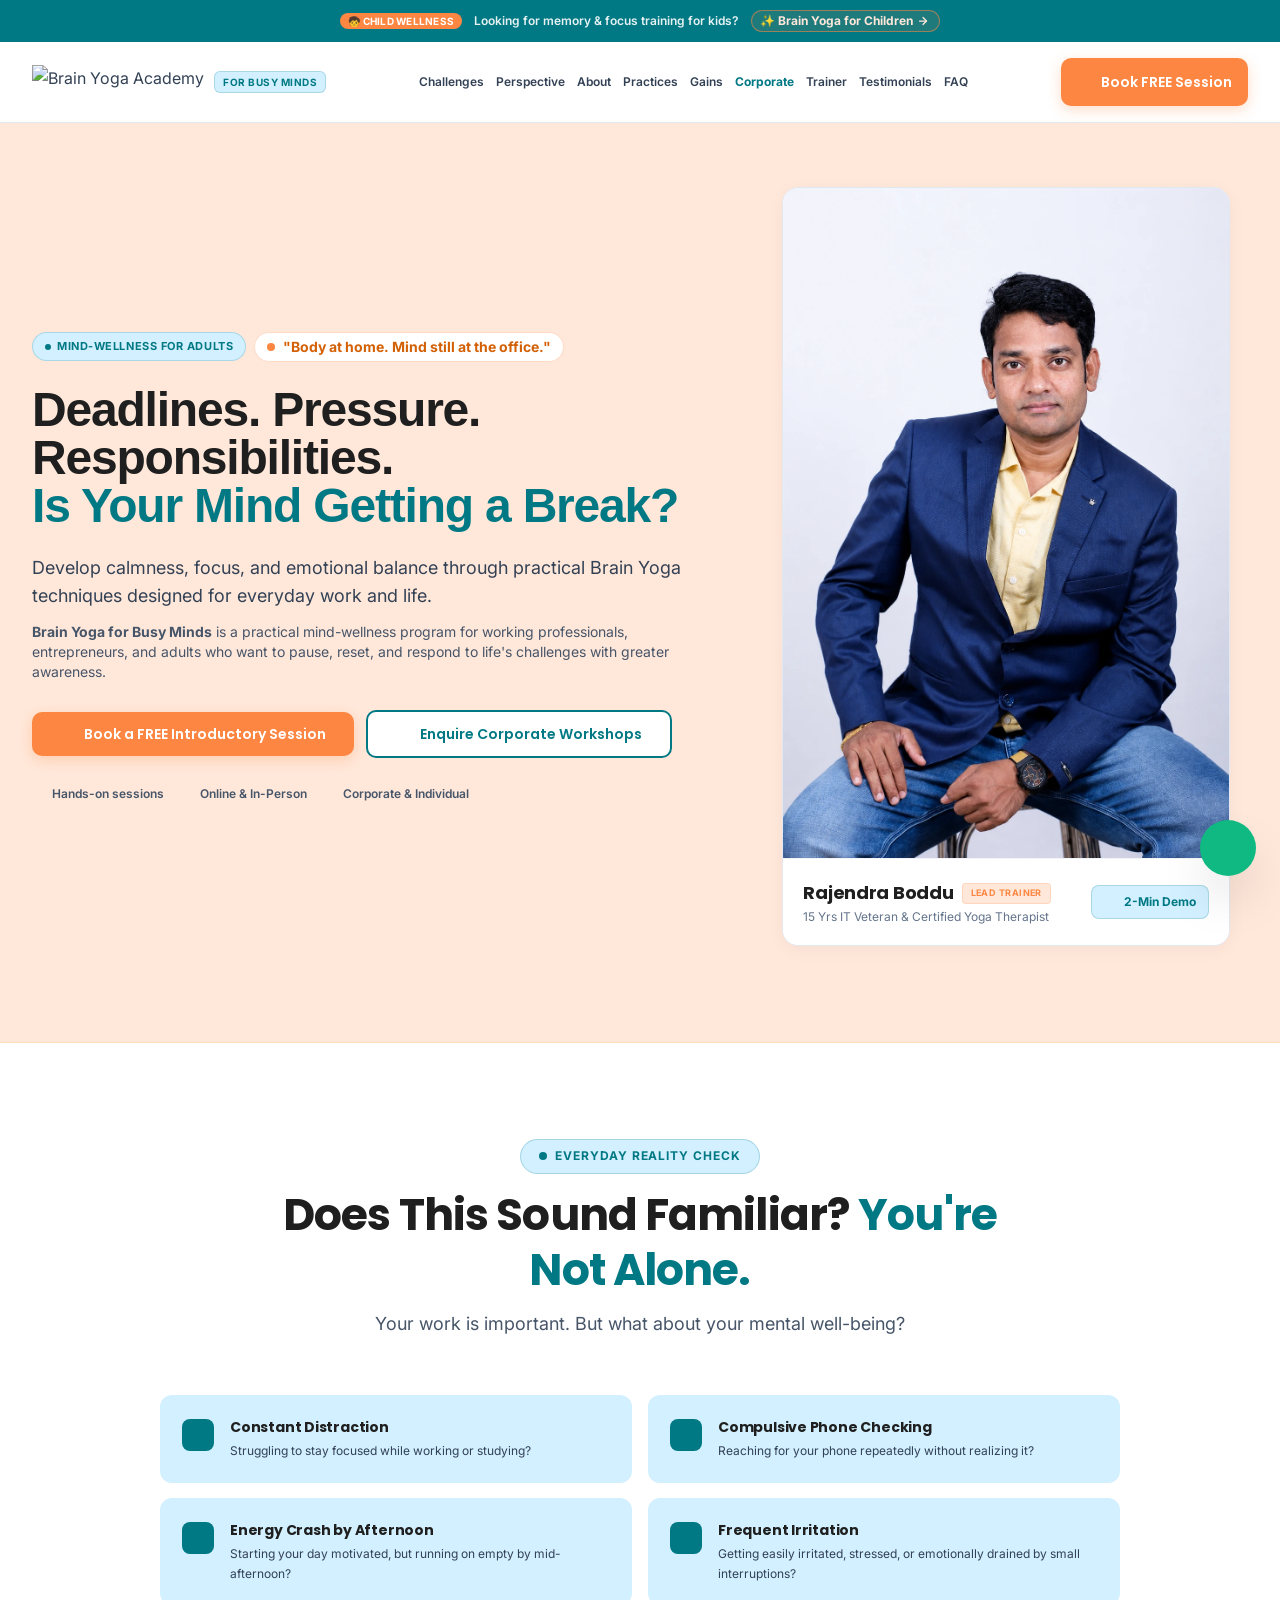
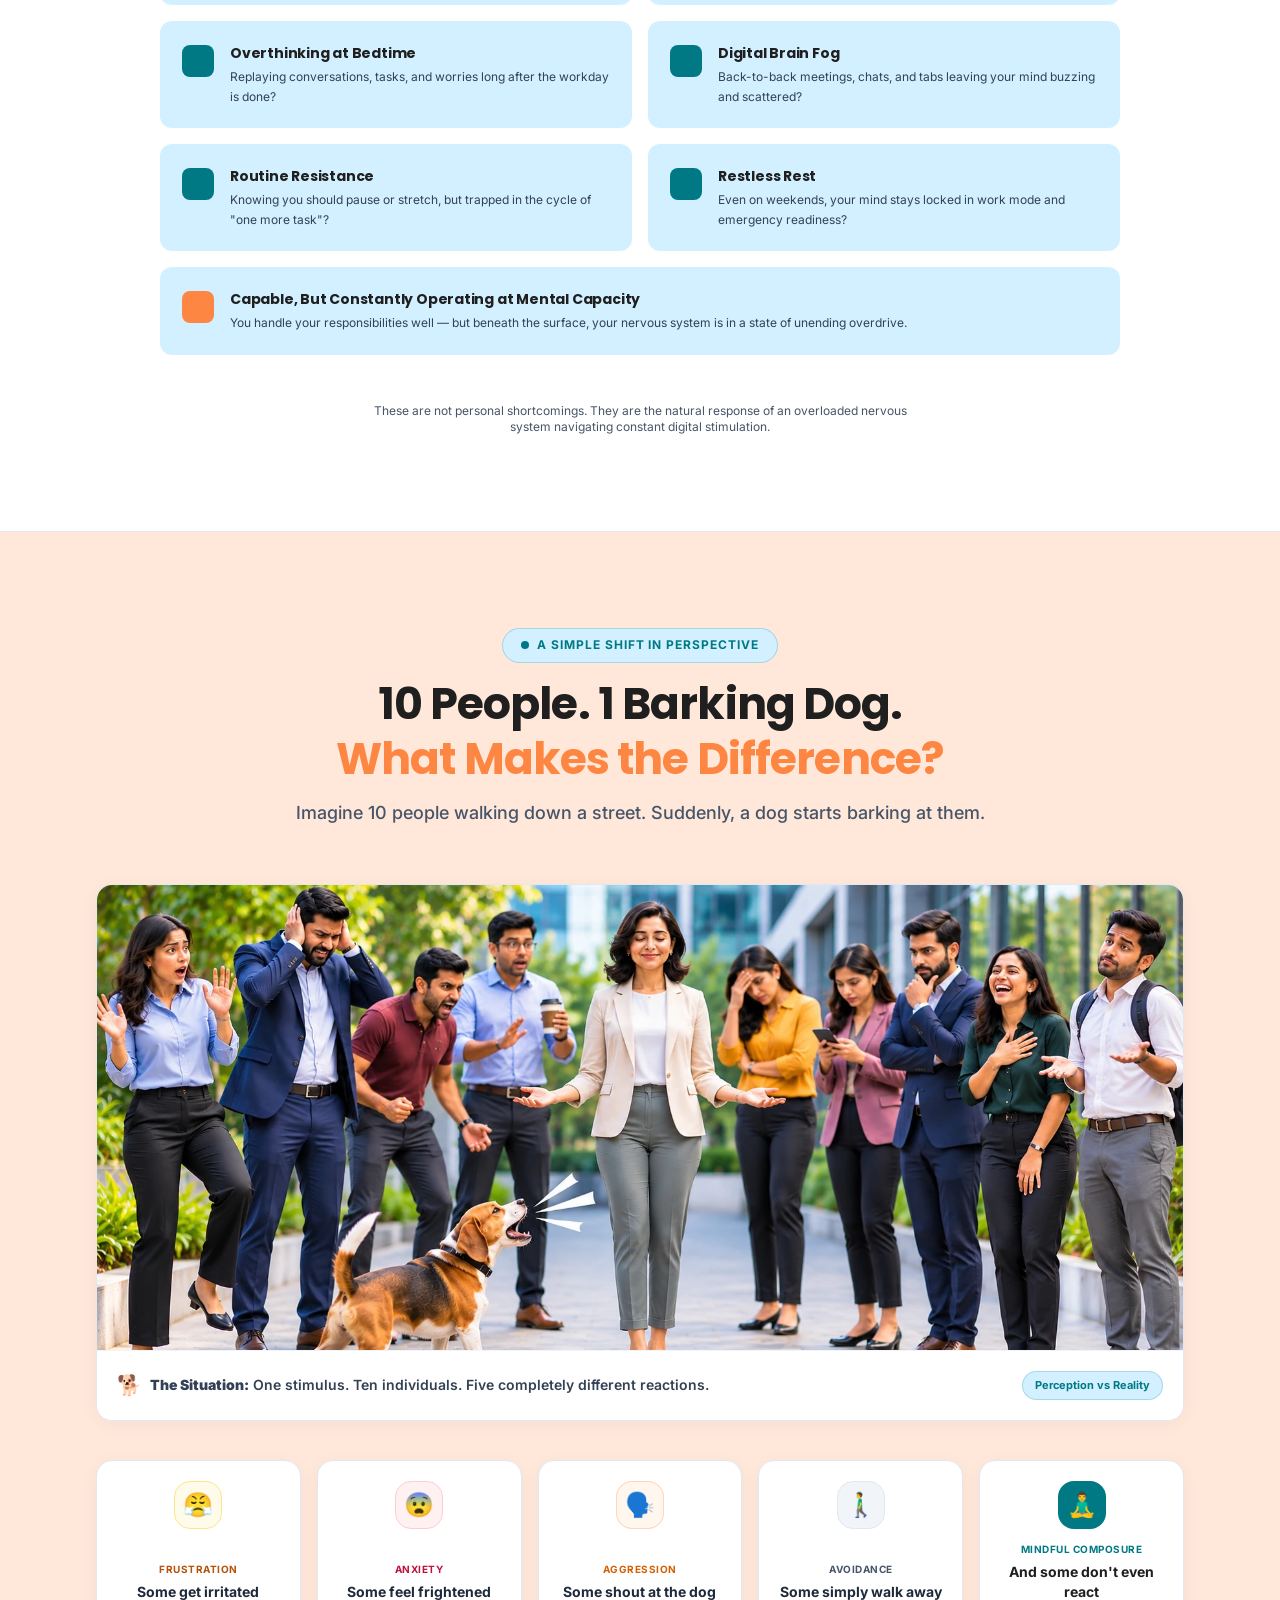
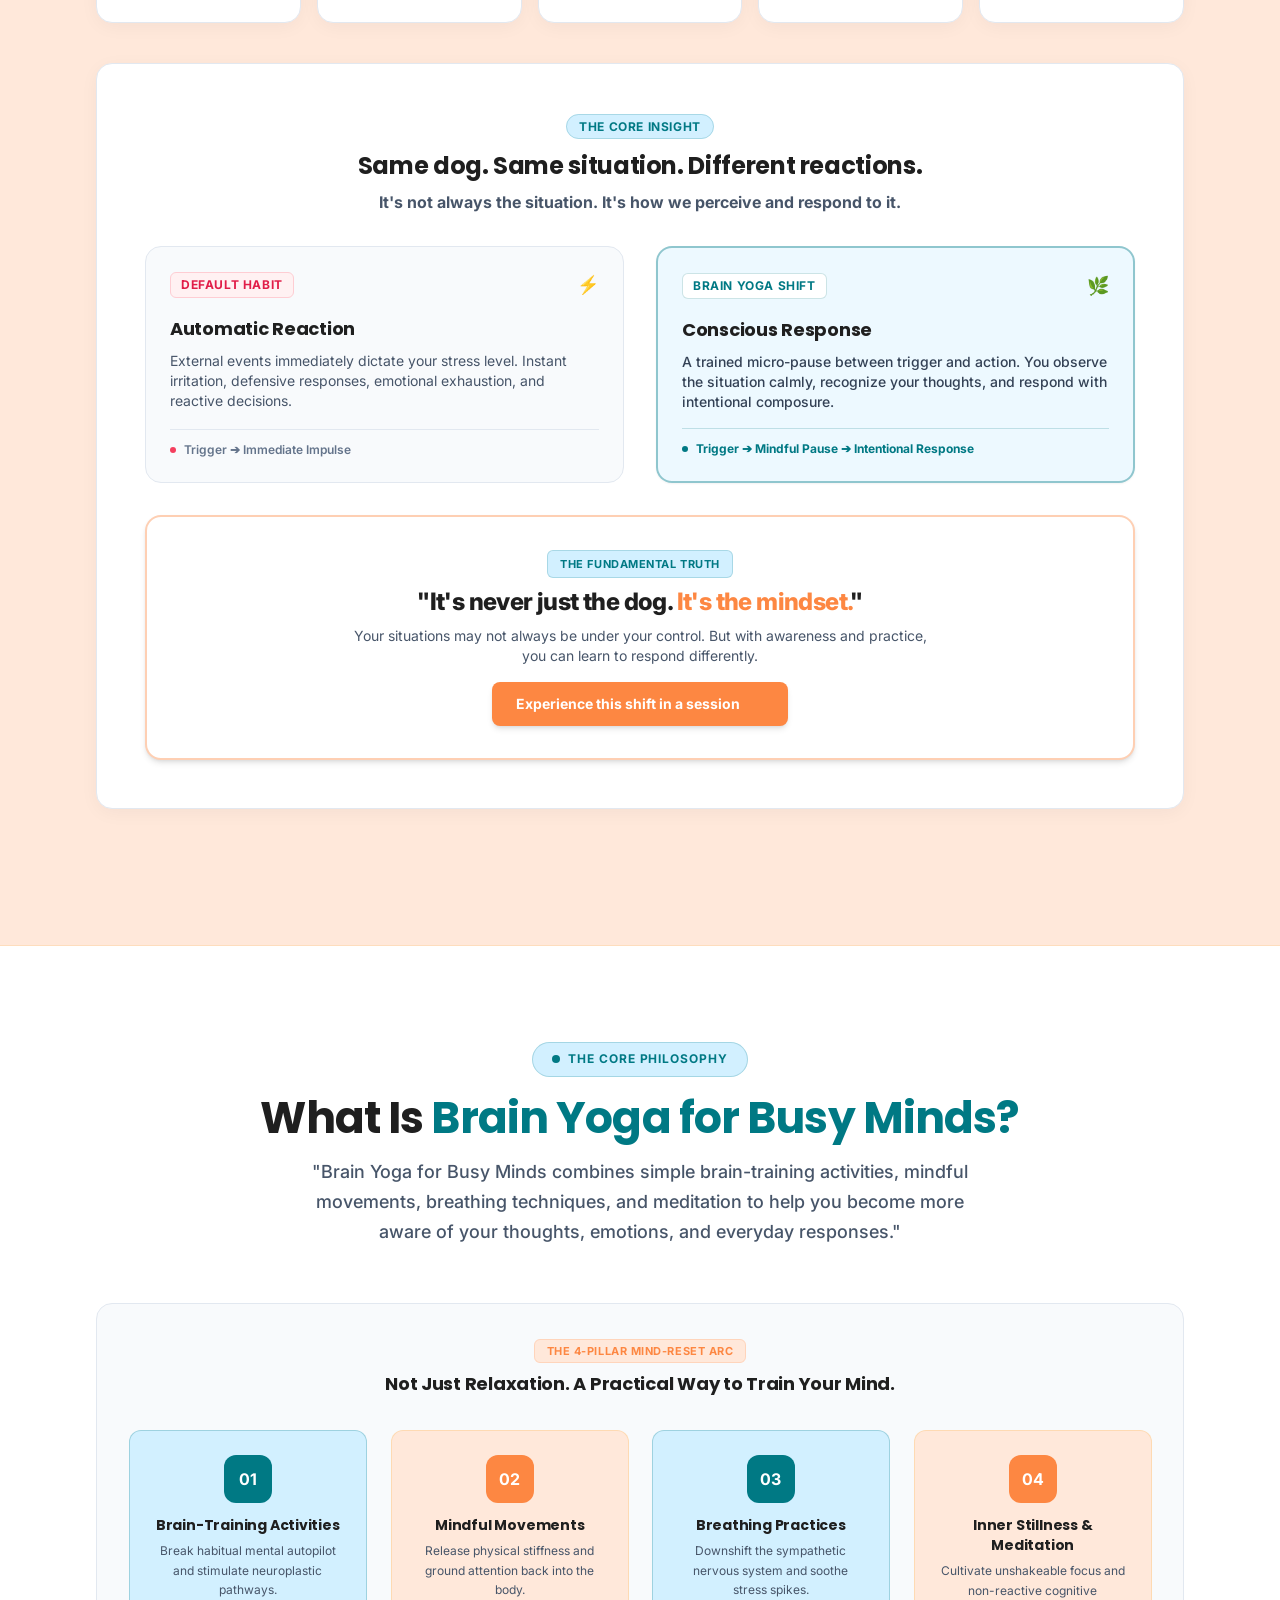
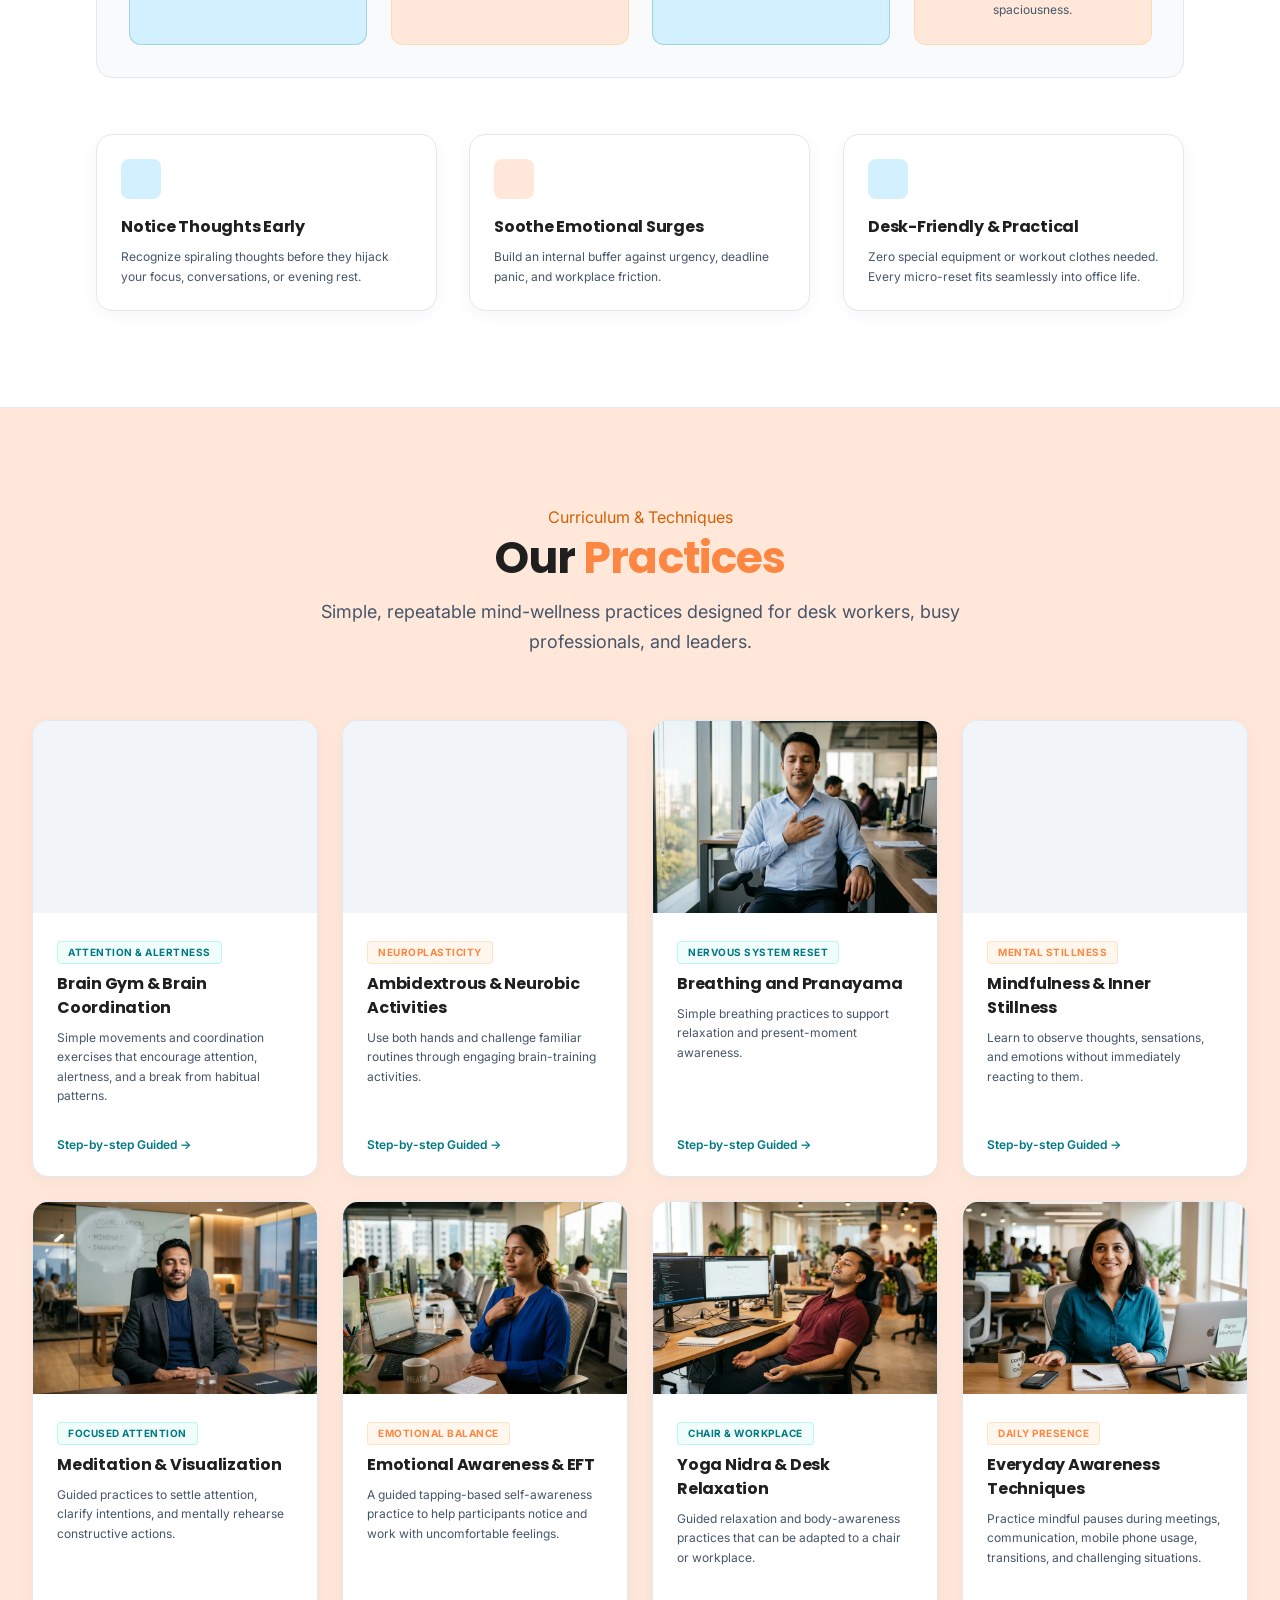
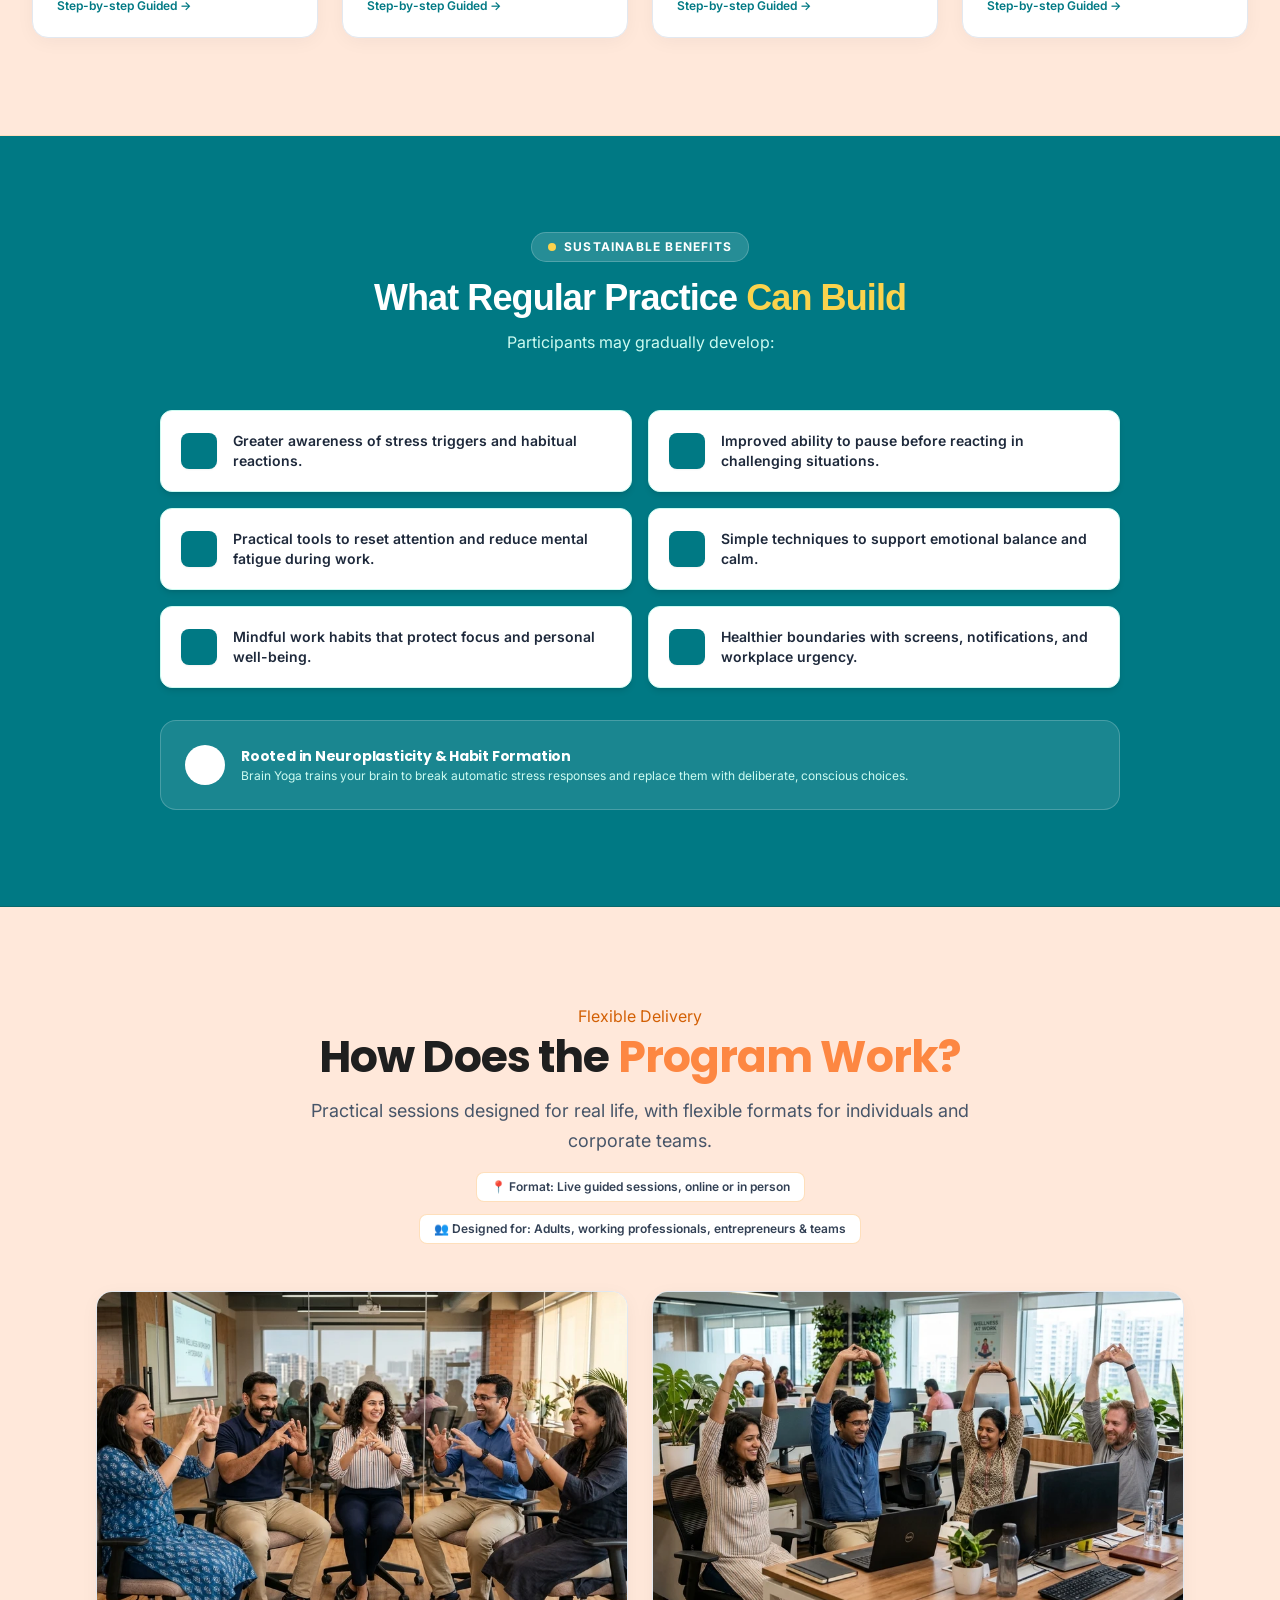
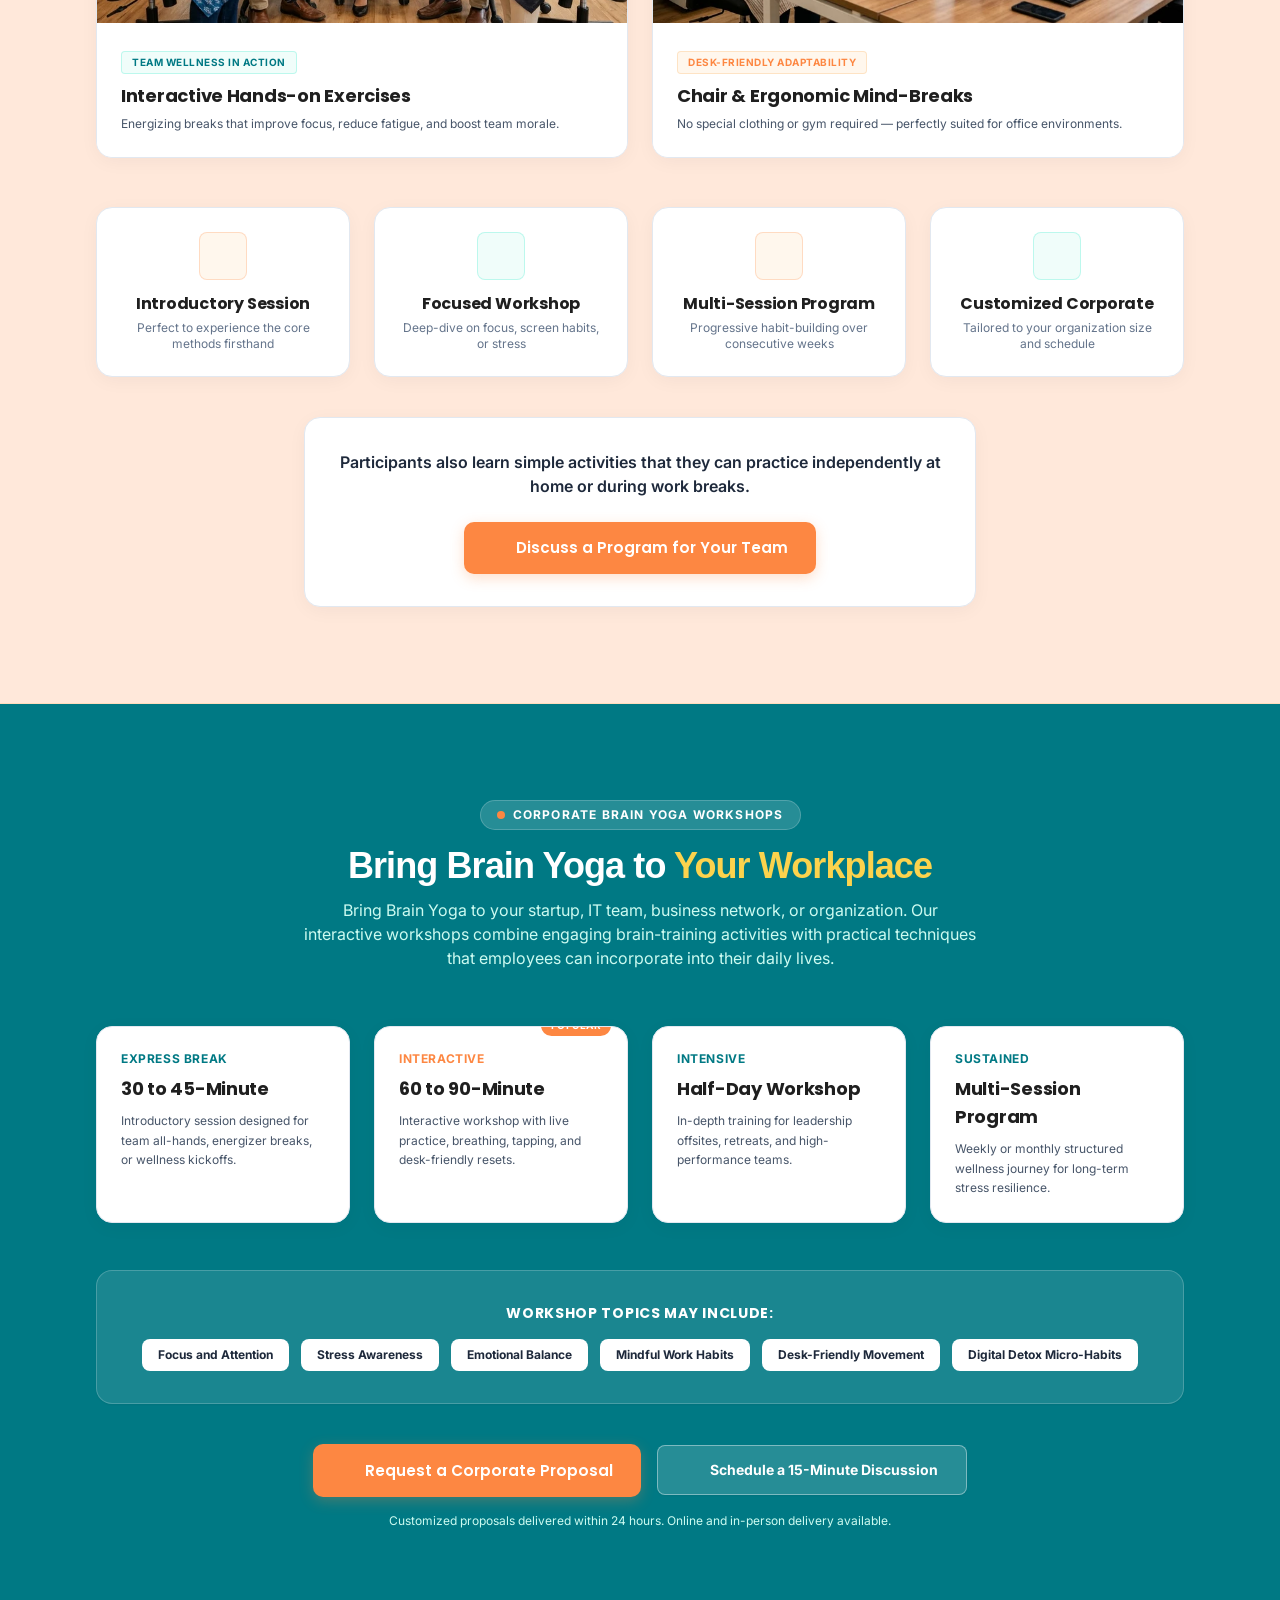
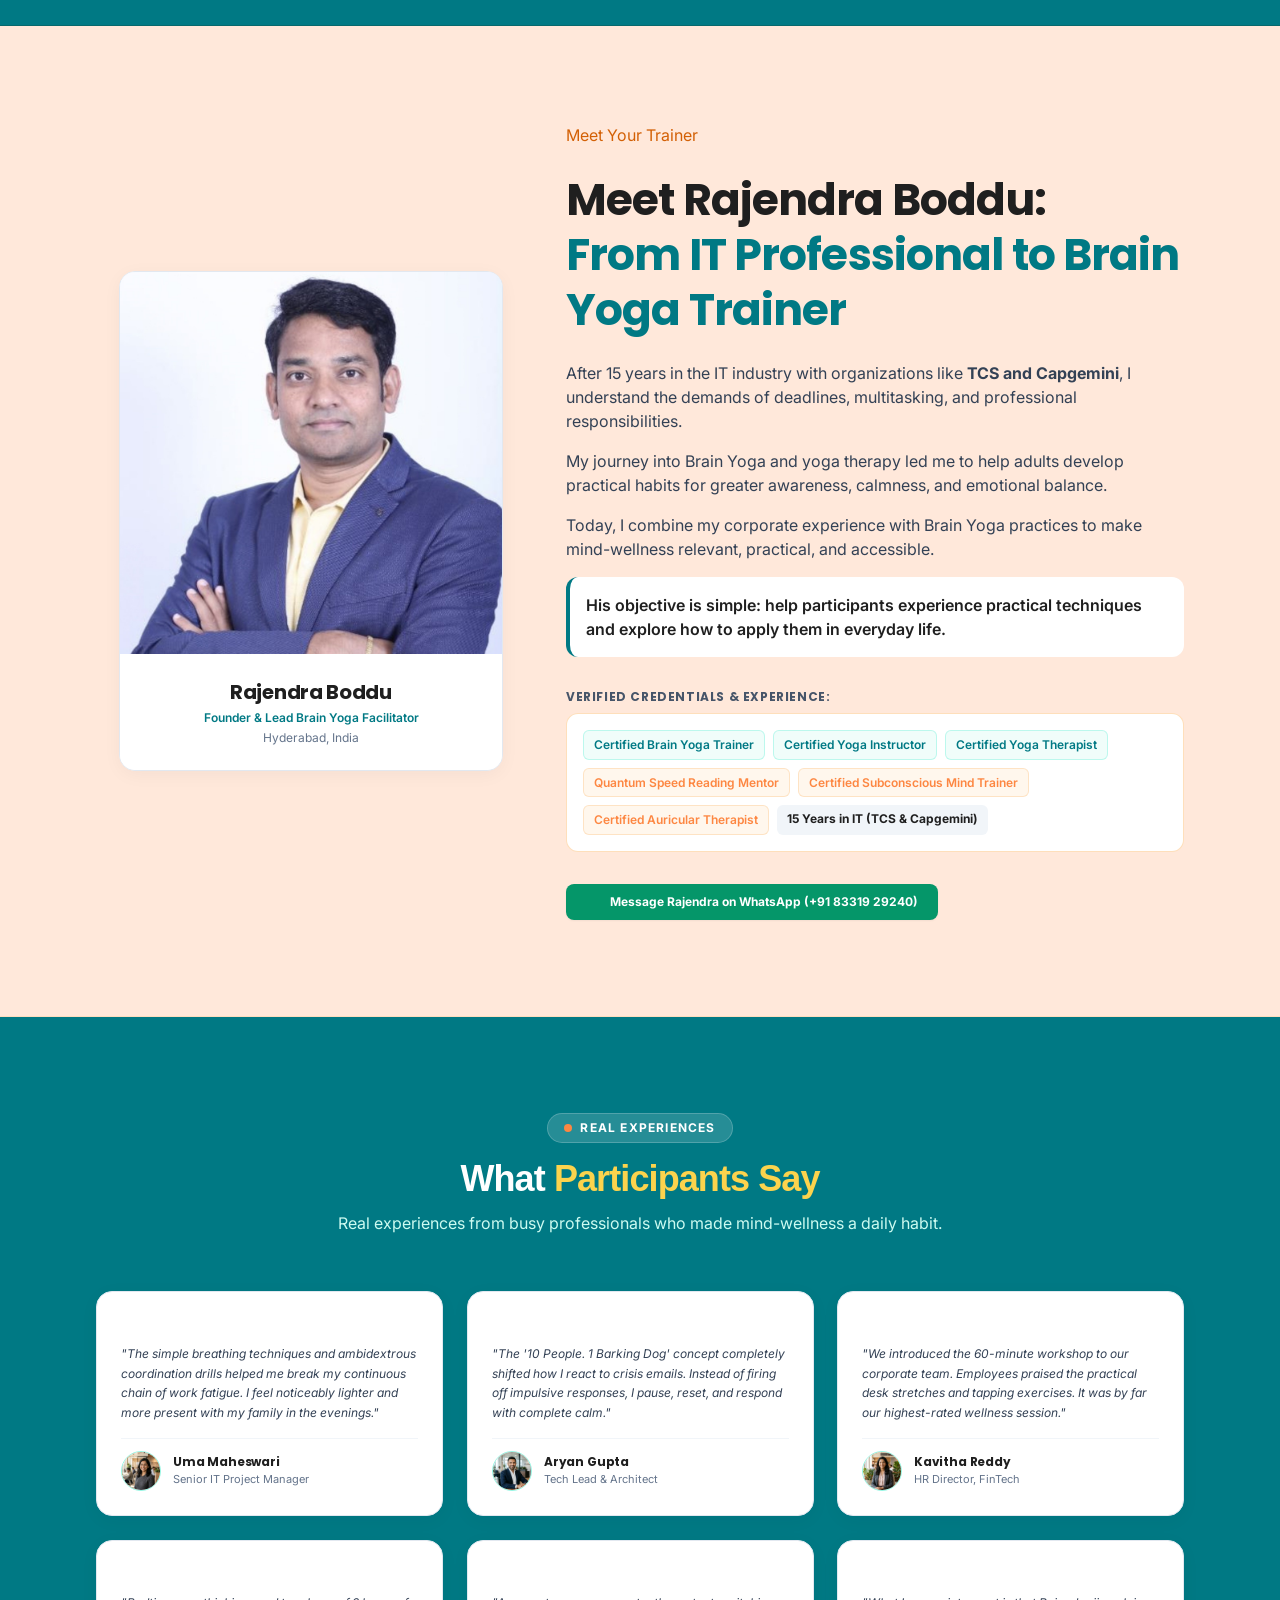
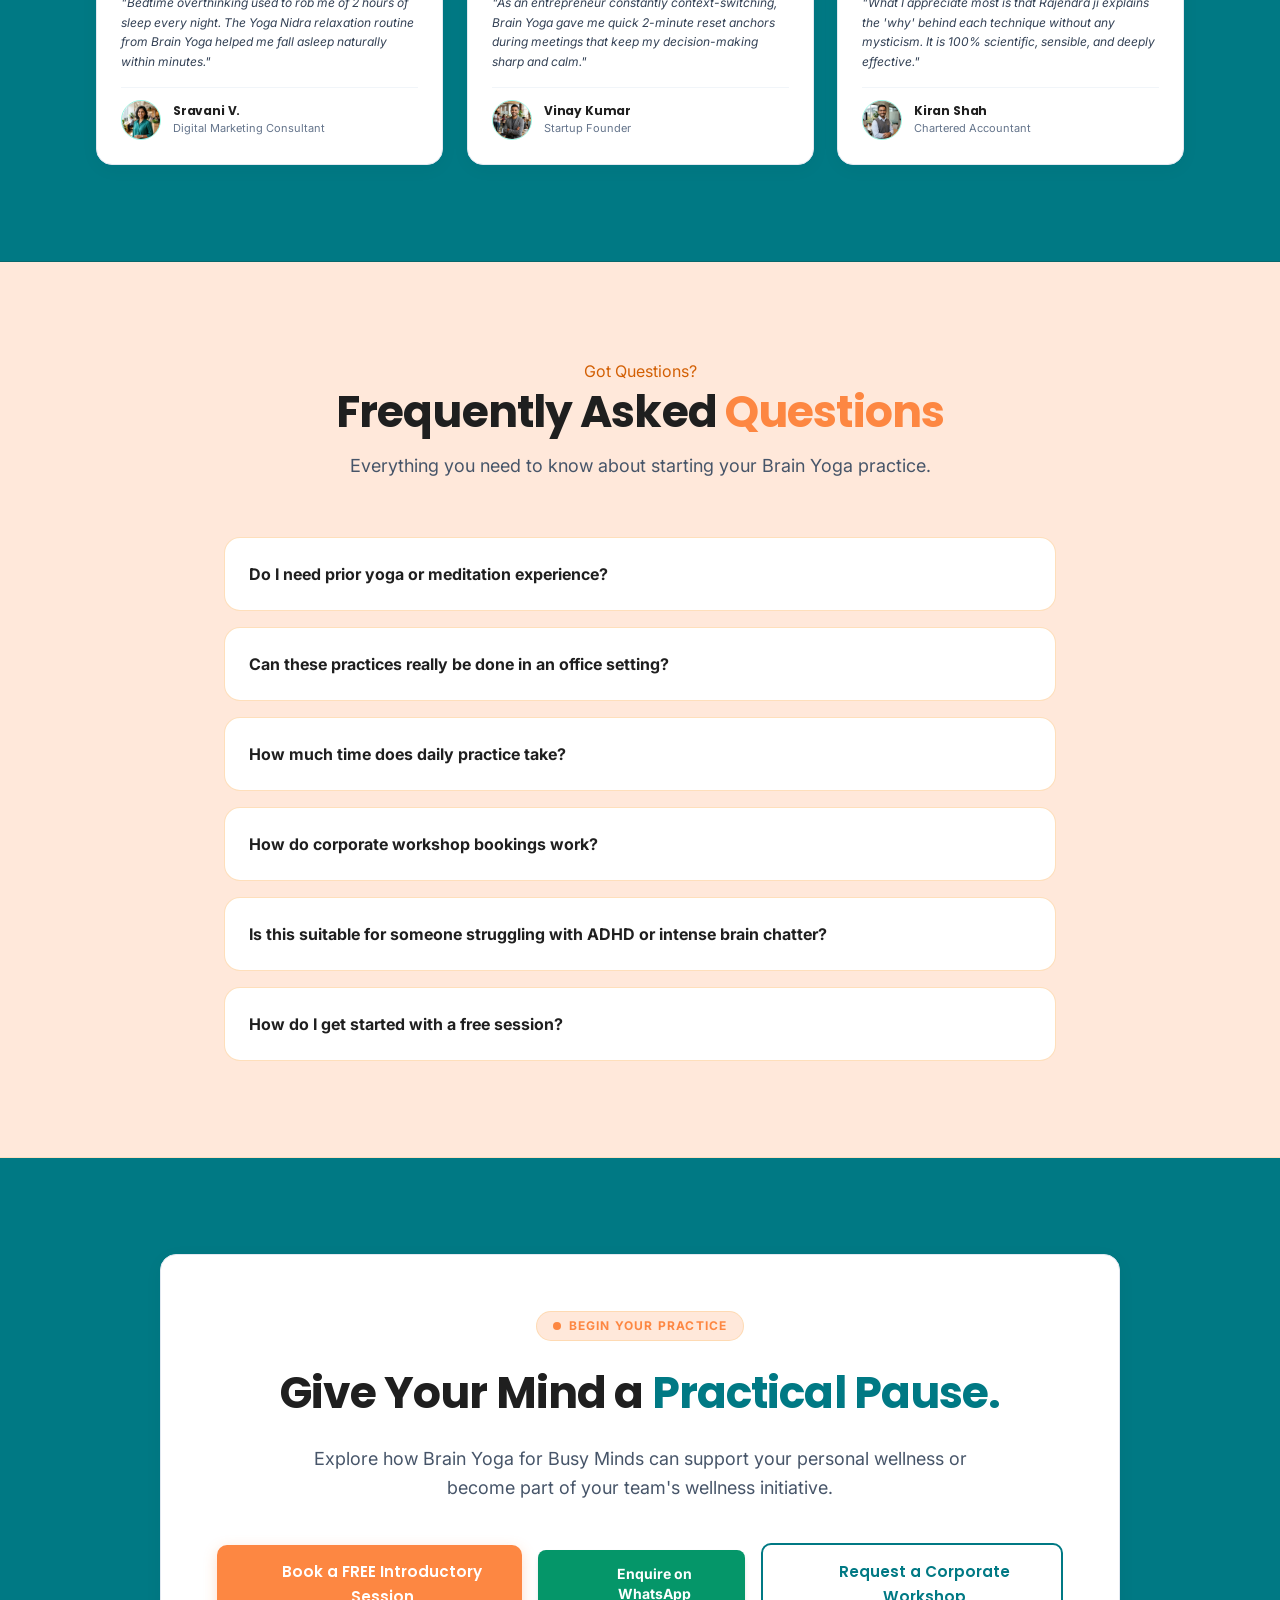
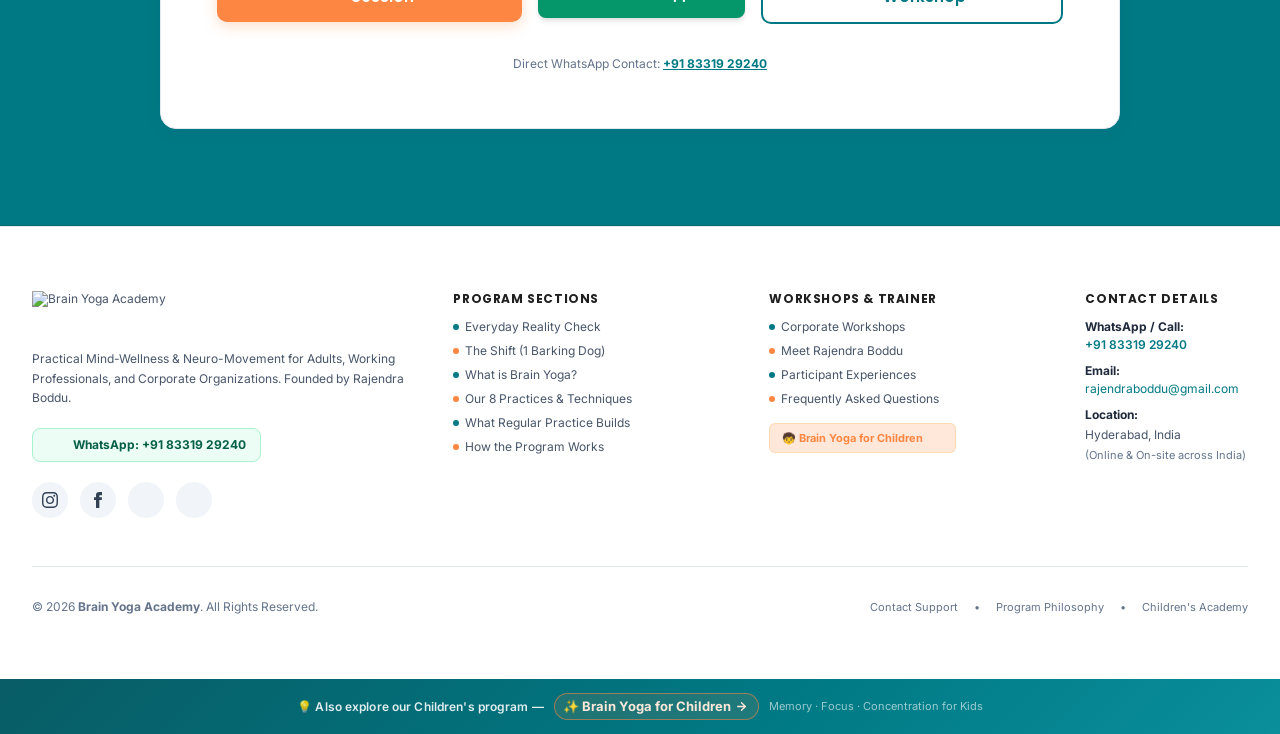
==== commit eae4d531: "fix(header): resolve Book FREE Session button clipping on desktop - Optimize navigation link labels " ====
--- a/index.html
+++ b/index.html
@@ -31,6 +31,11 @@
 
         
         /* Bulletproof Header & Logo Constraints across all devices */
+        html, body {
+            overflow-x: hidden !important;
+            width: 100% !important;
+            max-width: 100vw !important;
+        }
         header {
             position: sticky !important;
             top: 0 !important;
@@ -41,10 +46,19 @@
             width: 100% !important;
             max-width: 100vw !important;
         }
+        .by-header-inner {
+            max-width: 1360px !important;
+            width: 100% !important;
+            box-sizing: border-box !important;
+        }
         .by-brand-logo {
             height: 35px !important;
             max-height: 35px !important;
             width: auto !important;
+            max-width: 200px !important;
+            object-fit: contain !important;
+            display: block !important;
+        }
             max-width: 200px !important;
             object-fit: contain !important;
             display: block !important;
@@ -452,6 +466,11 @@
     <style>
         
         /* Bulletproof Header & Logo Constraints across all devices */
+        html, body {
+            overflow-x: hidden !important;
+            width: 100% !important;
+            max-width: 100vw !important;
+        }
         header {
             position: sticky !important;
             top: 0 !important;
@@ -462,10 +481,19 @@
             width: 100% !important;
             max-width: 100vw !important;
         }
+        .by-header-inner {
+            max-width: 1360px !important;
+            width: 100% !important;
+            box-sizing: border-box !important;
+        }
         .by-brand-logo {
             height: 35px !important;
             max-height: 35px !important;
             width: auto !important;
+            max-width: 200px !important;
+            object-fit: contain !important;
+            display: block !important;
+        }
             max-width: 200px !important;
             object-fit: contain !important;
             display: block !important;
@@ -870,7 +898,7 @@
     <!-- ========================================================================= -->
     <!-- TOP FLICKERING BAR: BRAIN YOGA FOR CHILDREN LINK                         -->
     <!-- ========================================================================= -->
-    <aside aria-label="Program Announcement" class="bg-[#007984] py-2.5 px-3 sm:px-4 text-center text-xs font-semibold text-white shadow-sm">
+    <aside aria-label="Program Announcement" class="bg-[#007984] py-2.5 px-3 sm:px-4 text-center text-xs font-semibold text-white shadow-sm" style="width: 100% !important; overflow: hidden !important; box-sizing: border-box !important;">
         <div class="max-w-7xl mx-auto flex items-center justify-center gap-2 sm:gap-3 flex-wrap text-center leading-tight">
             <span class="inline-flex items-center px-2 py-0.5 rounded-full text-[10px] font-bold uppercase bg-brandOrange text-white whitespace-nowrap tracking-wide">
                 &#x1F9D2; Child Wellness
@@ -889,22 +917,22 @@
     <!-- TOP STICKY NAVBAR (Bulletproof Responsive: Desktop, Laptop, Tablet, Mobile)-->
     <!-- ========================================================================= -->
     <header class="sticky top-0 z-50 w-full bg-white/98 backdrop-blur-md border-b border-slate-200 shadow-xs transition-all">
-        <div class="max-w-7xl mx-auto px-3 sm:px-6 lg:px-8 h-16 lg:h-20 flex items-center justify-between gap-2 sm:gap-4">
+        <div class="by-header-inner max-w-[1360px] mx-auto px-4 sm:px-6 lg:px-8 h-16 lg:h-20 flex items-center justify-between gap-3 sm:gap-4">
             
             <!-- Official Brand Logo -->
             <a href="https://brainyogaacademy.com/brain-yoga-for-busy-minds/" class="flex items-center gap-2 sm:gap-2.5 flex-shrink-0 no-underline" style="display: flex !important; align-items: center !important; text-decoration: none !important;">
-                <img fetchpriority="high" decoding="async" src="https://brainyogaacademy.com/wp-content/uploads/2026/11/official_logo.png" alt="Brain Yoga Academy" class="by-brand-logo" style="width: auto !important; object-fit: contain !important; display: block !important;">
+                <img fetchpriority="high" decoding="async" src="https://brainyogaacademy.com/wp-content/uploads/2026/11/official_logo.png" alt="Brain Yoga Academy" class="by-brand-logo" style="height: 35px !important; max-height: 35px !important; width: auto !important; max-width: 200px !important; object-fit: contain !important; display: block !important;">
                 <span class="hidden sm:inline-block text-[10px] font-bold uppercase tracking-wider text-brandTeal bg-brandTealLight px-2 py-0.5 rounded-md border border-brandTeal/20 whitespace-nowrap">
                     For Busy Minds
                 </span>
             </a>
 
-            <!-- Desktop Navigation Links (Responsive xl:flex with clean spacing) -->
-            <nav class="hidden xl:flex items-center gap-2.5 2xl:gap-5 text-xs 2xl:text-sm font-semibold text-slate-700 whitespace-nowrap">
-                <a href="#challenges" class="hover:text-brandTeal transition-colors">Everyday Challenges</a>
-                <a href="#shift" class="hover:text-brandTeal transition-colors">Shift in Perspective</a>
+            <!-- Desktop Navigation Links (Clean, compact labels for perfect breathing room) -->
+            <nav class="hidden xl:flex items-center gap-3 2xl:gap-4 text-xs font-semibold text-slate-700 whitespace-nowrap">
+                <a href="#challenges" class="hover:text-brandTeal transition-colors">Challenges</a>
+                <a href="#shift" class="hover:text-brandTeal transition-colors">Perspective</a>
                 <a href="#about" class="hover:text-brandTeal transition-colors">About</a>
-                <a href="#practices" class="hover:text-brandTeal transition-colors">Our Practices</a>
+                <a href="#practices" class="hover:text-brandTeal transition-colors">Practices</a>
                 <a href="#benefits" class="hover:text-brandTeal transition-colors">Gains</a>
                 <a href="#corporate" class="hover:text-brandTeal transition-colors text-brandTeal font-bold">Corporate</a>
                 <a href="#trainer" class="hover:text-brandTeal transition-colors">Trainer</a>
@@ -913,16 +941,10 @@
             </nav>
 
             <!-- Header Action CTAs -->
-            <div class="flex items-center gap-1.5 sm:gap-3 flex-shrink-0">
-                <a href="https://brainyogaacademy.com/" class="hidden 2xl:inline-flex items-center gap-1.5 px-3 py-1.5 rounded-lg bg-brandPeachLight hover:bg-brandPeachBg text-brandOrangeDark text-xs font-bold border border-brandOrange/20 transition-all">
-                    <span>Kids Yoga</span>
-                    <i data-lucide="arrow-up-right" class="w-3.5 h-3.5"></i>
-                </a>
-
-                <button onclick="openModal('individualModal')" class="by-btn-primary !py-1.5 sm:!py-2 !px-2.5 sm:!px-4 !text-[11px] sm:!text-sm flex items-center gap-1 sm:gap-1.5 whitespace-nowrap">
+            <div class="flex items-center gap-2 sm:gap-3 flex-shrink-0">
+                <button onclick="openModal('individualModal')" class="by-btn-primary !py-2 !px-3.5 sm:!px-4 !text-xs sm:!text-sm flex items-center gap-1.5 whitespace-nowrap flex-shrink-0 shadow-sm">
                     <i data-lucide="calendar" class="w-3.5 h-3.5 sm:w-4 sm:h-4"></i>
-                    <span class="hidden sm:inline">Book FREE Session</span>
-                    <span class="sm:hidden">Book Free</span>
+                    <span>Book FREE Session</span>
                 </button>
 
                 <!-- Mobile & Tablet Hamburger Button (Visible on < 1280px) -->
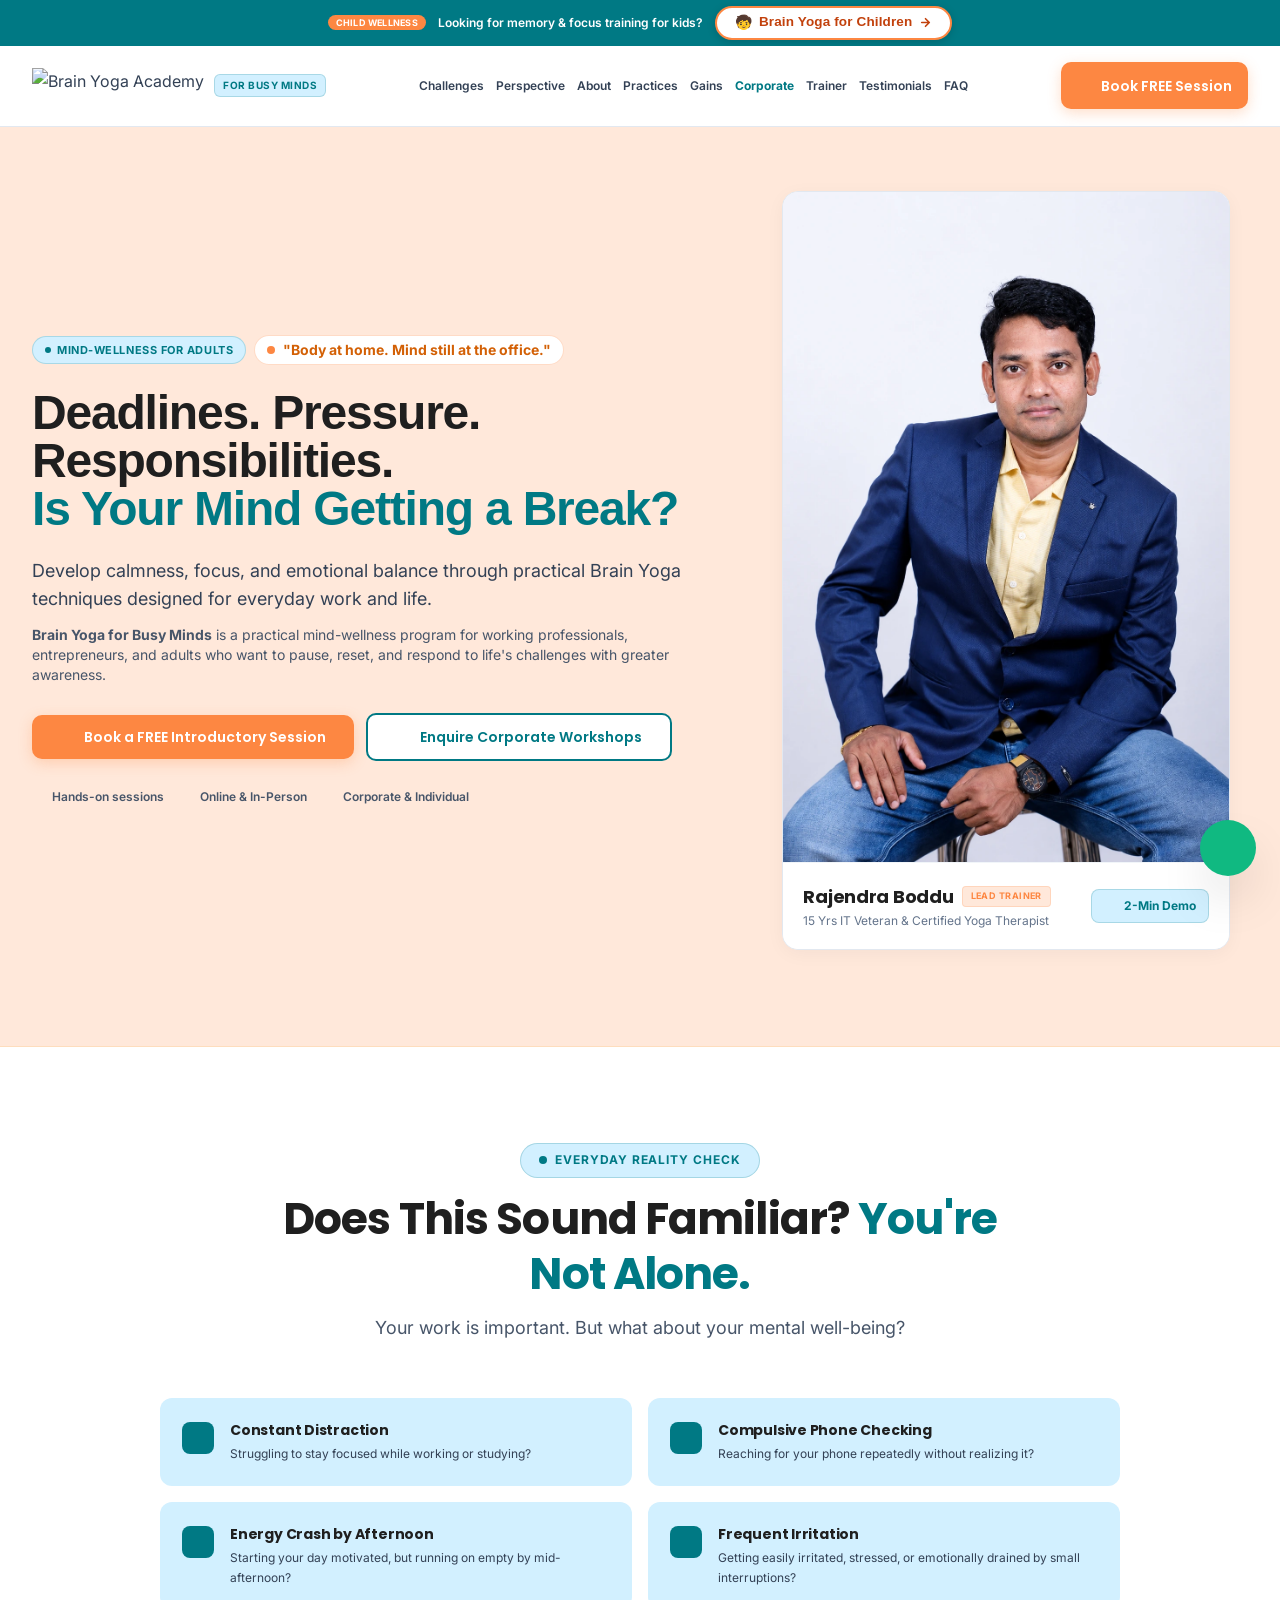
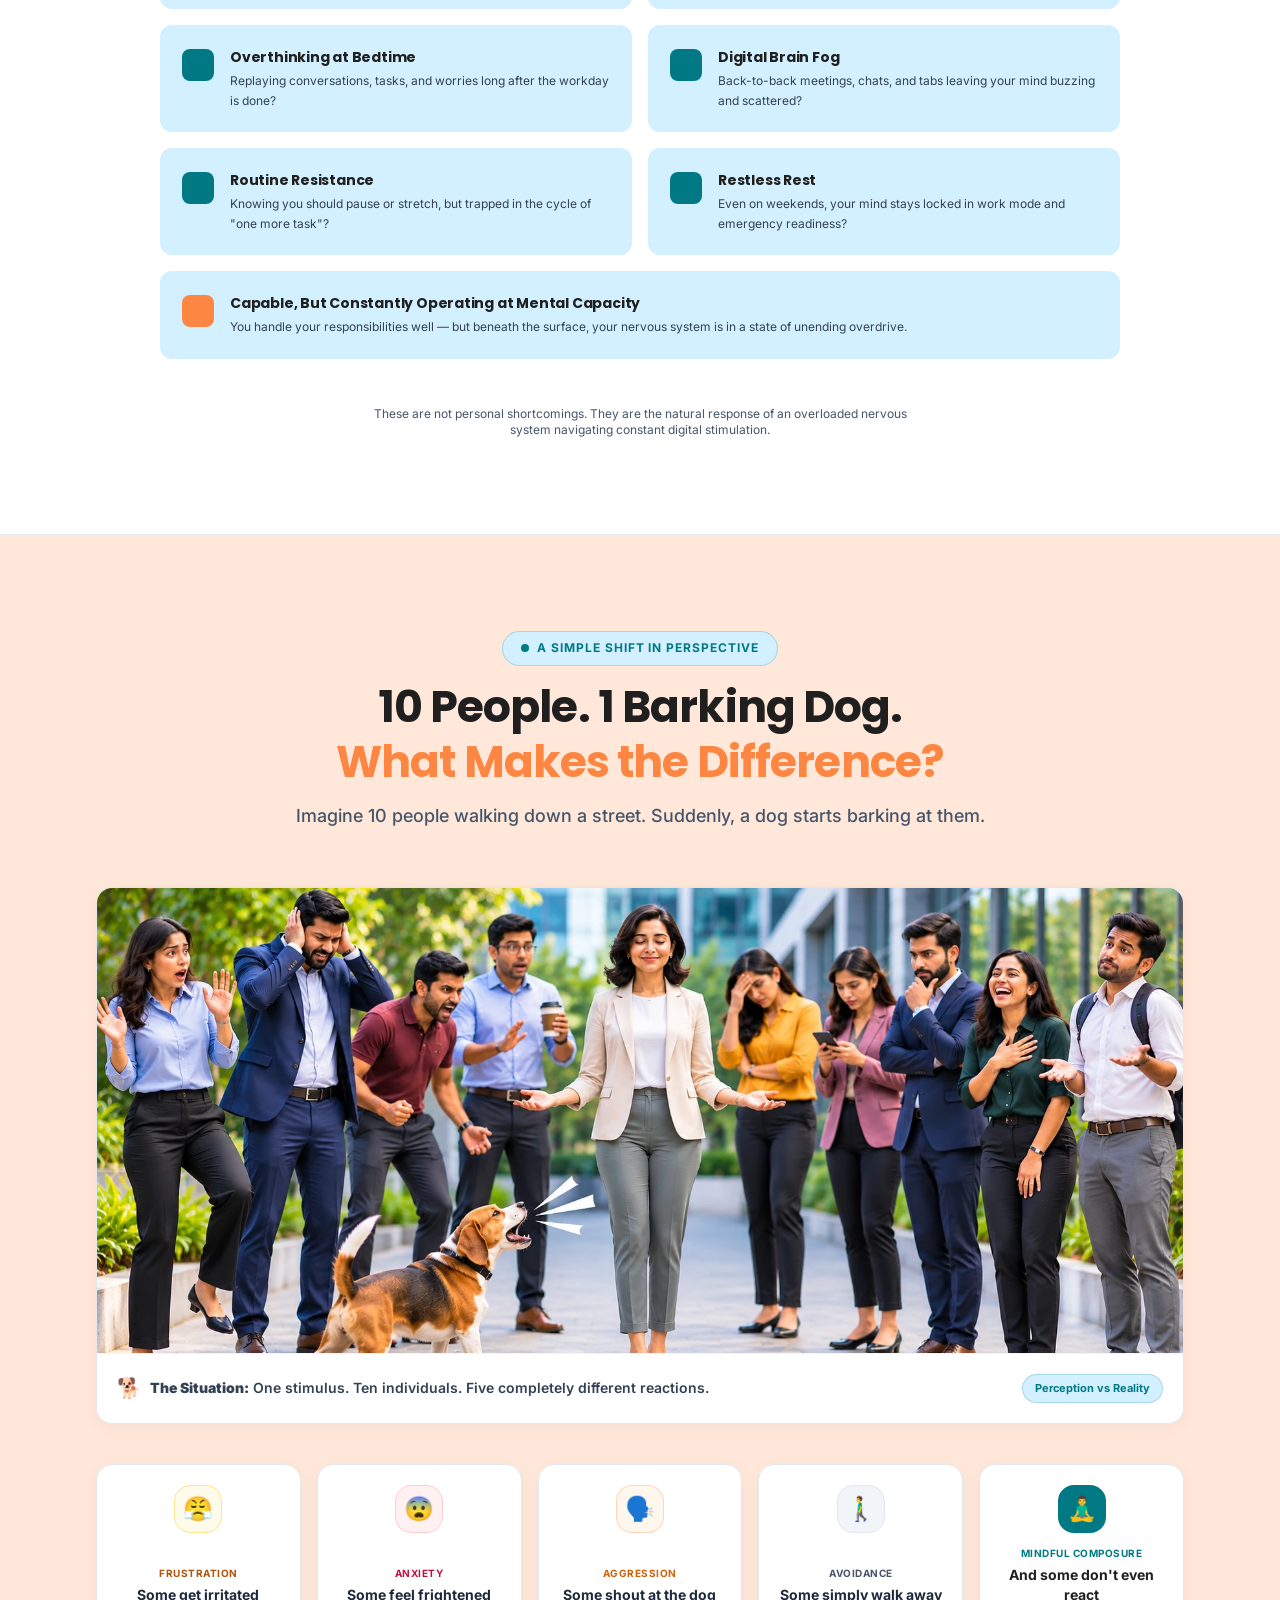
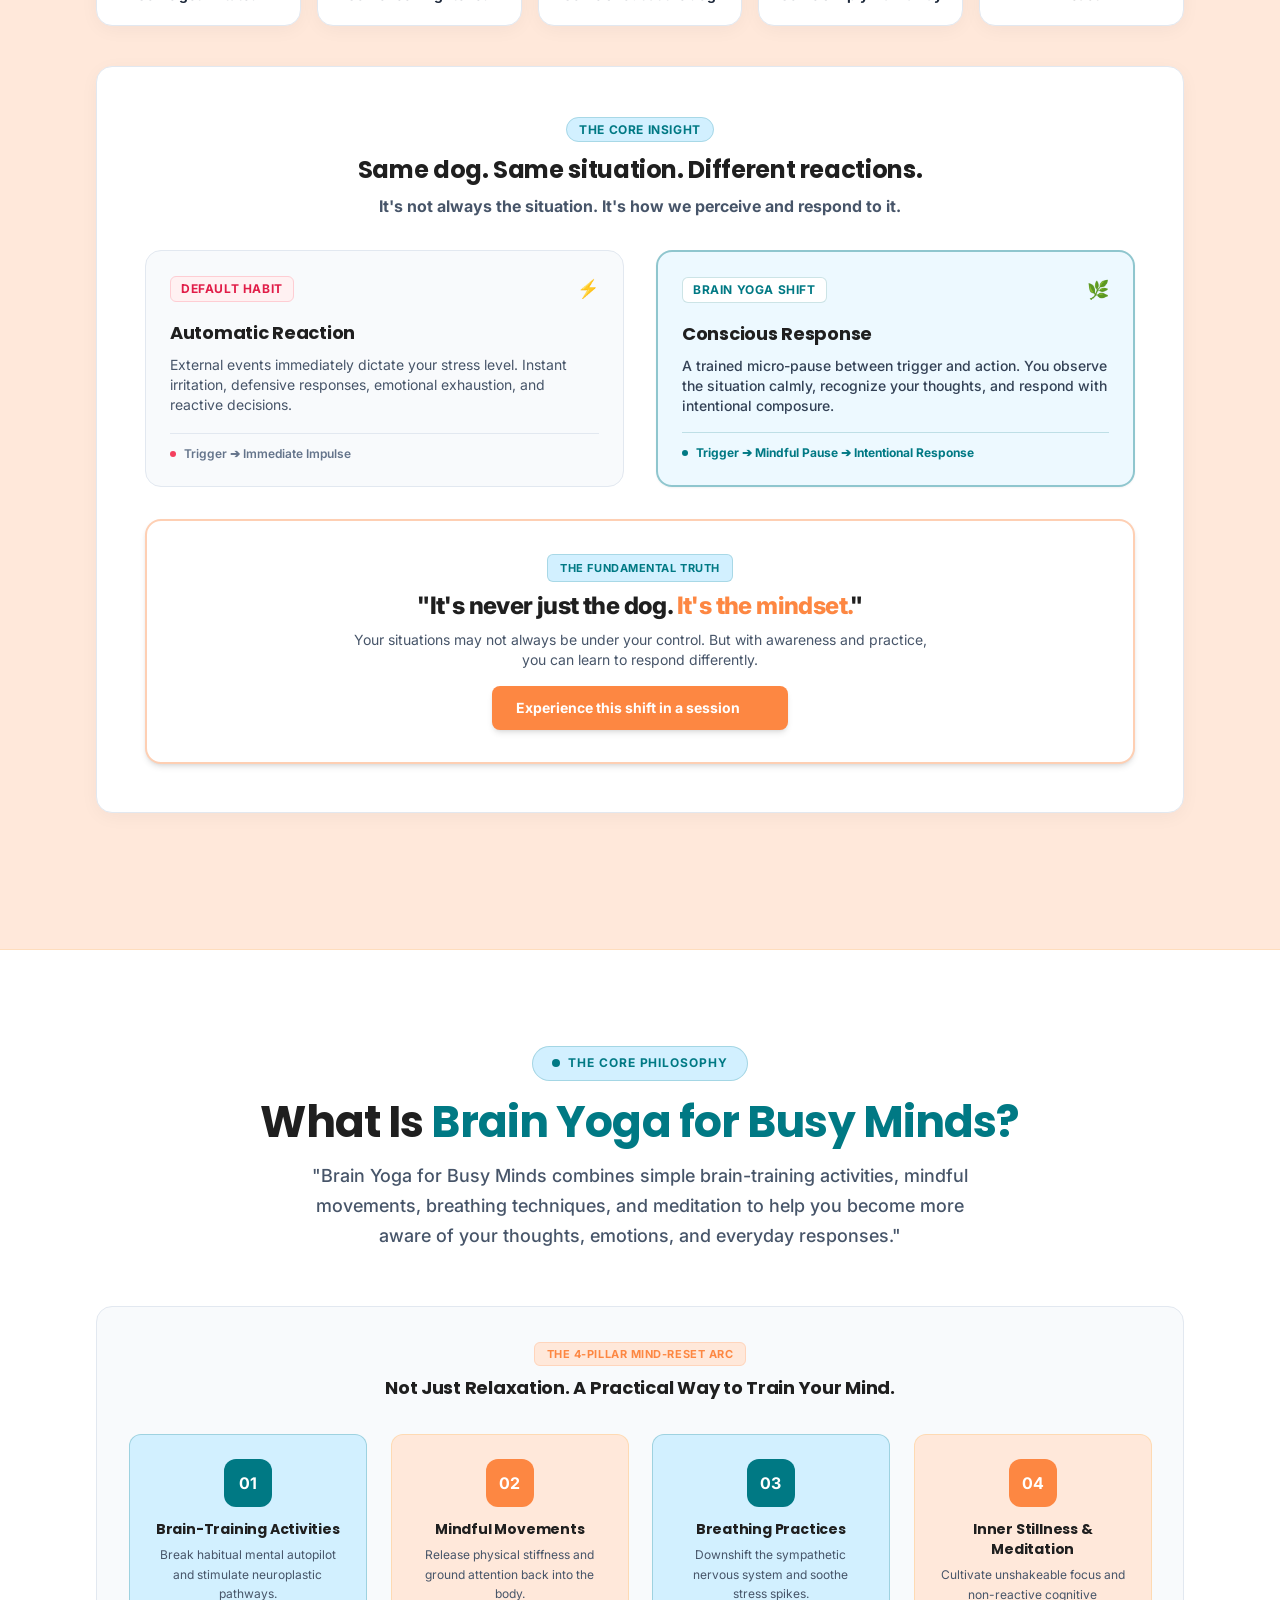
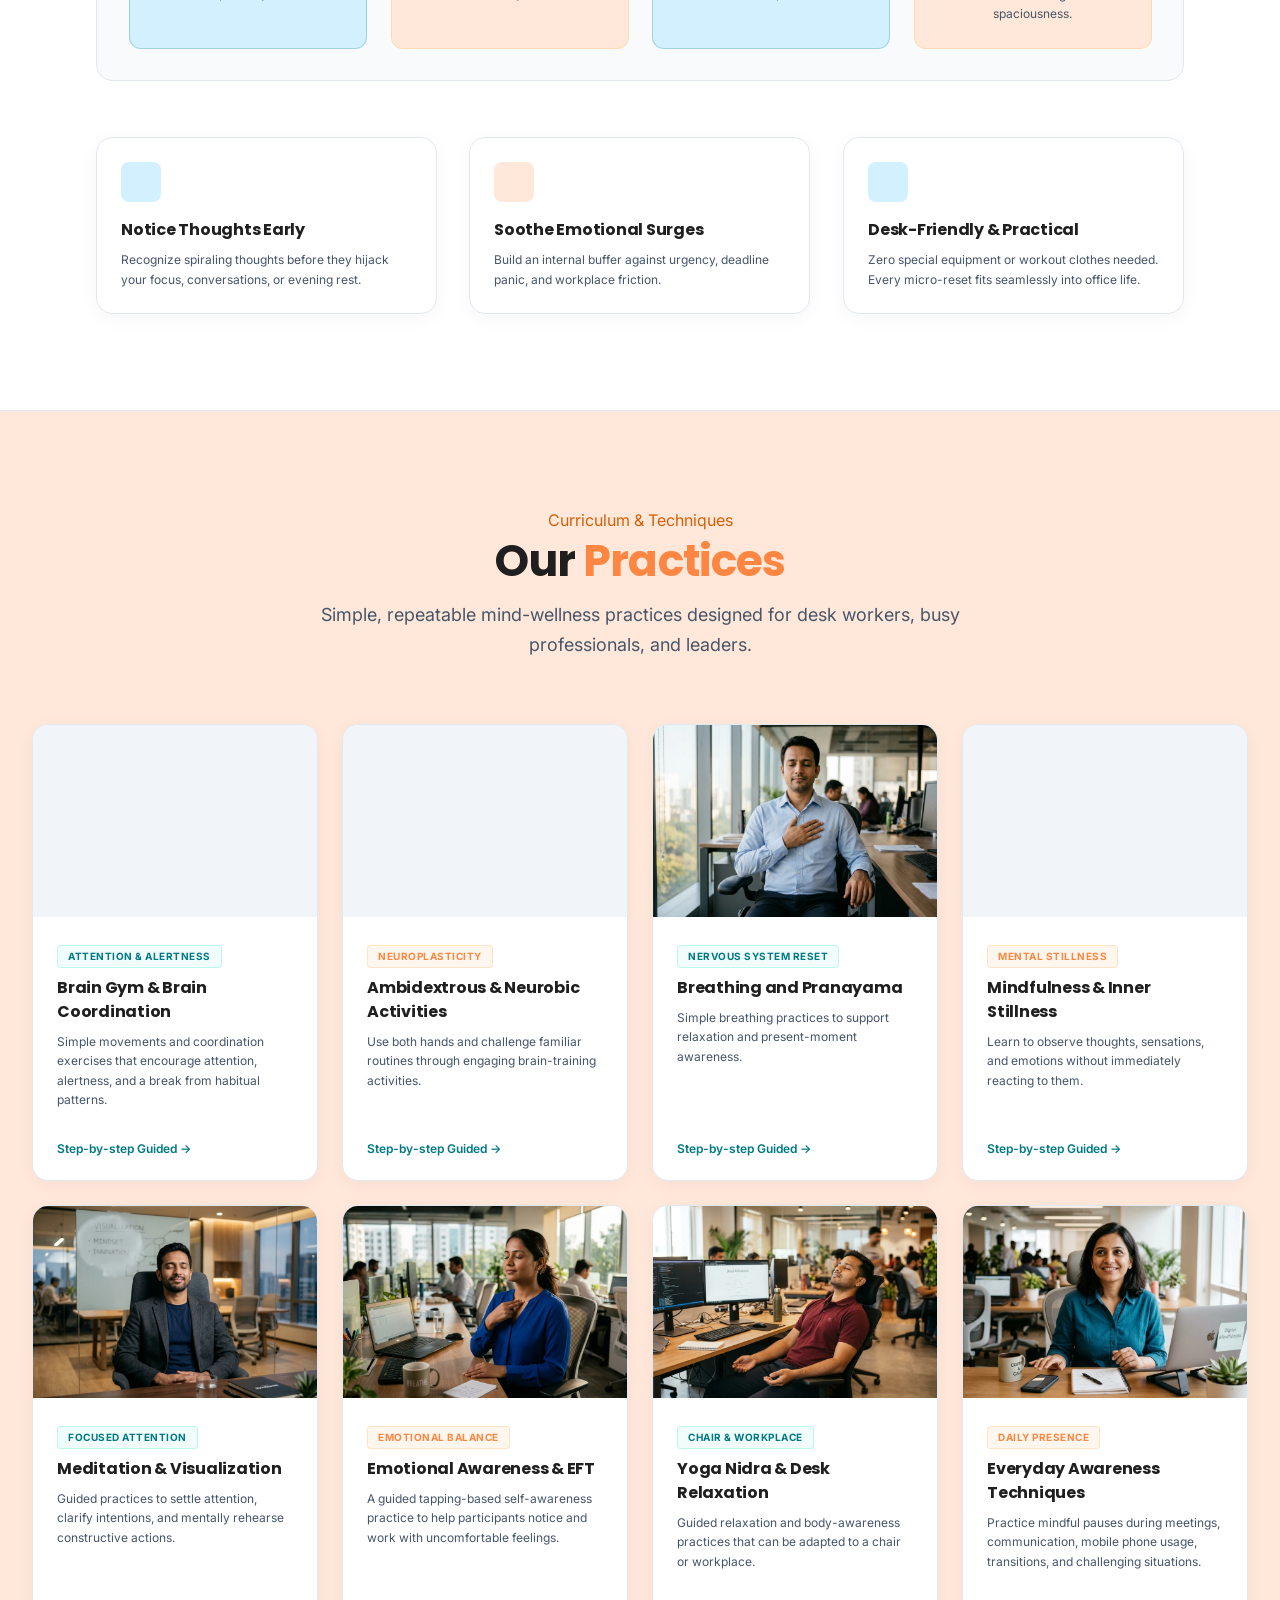
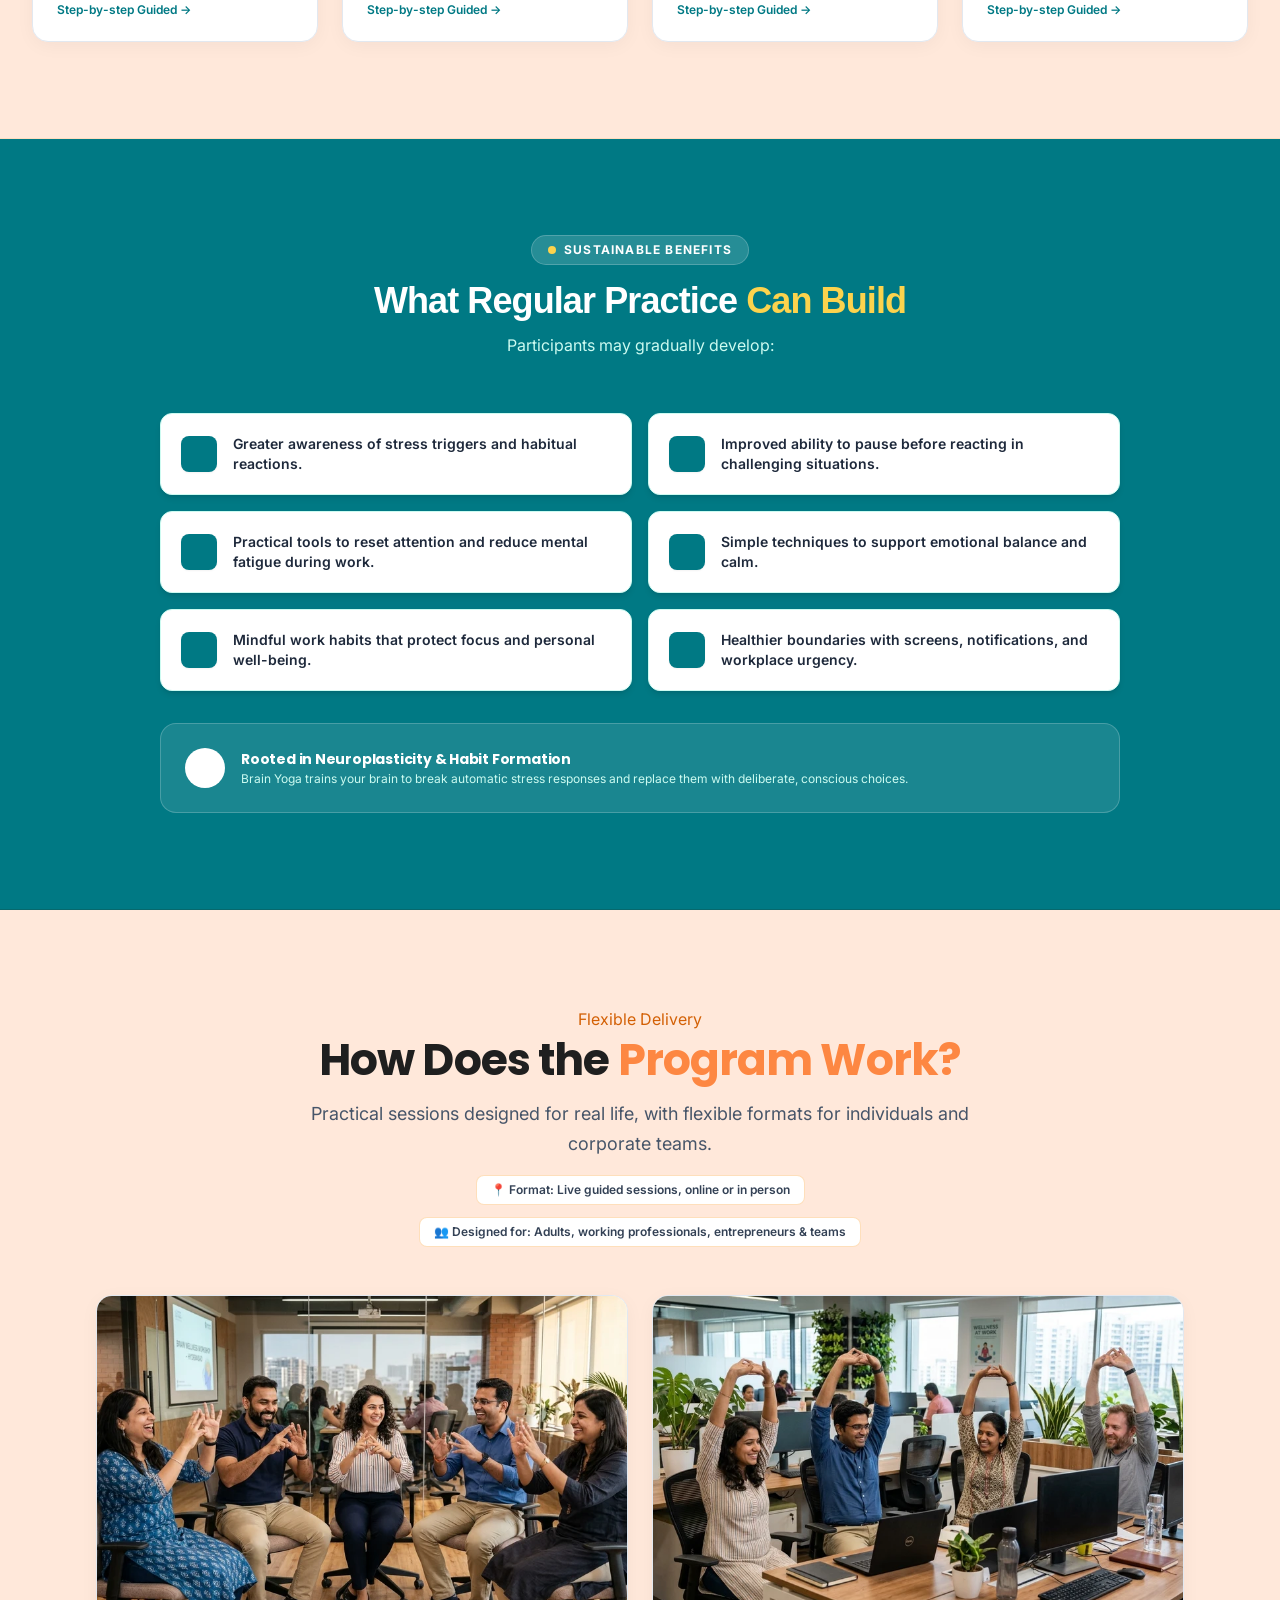
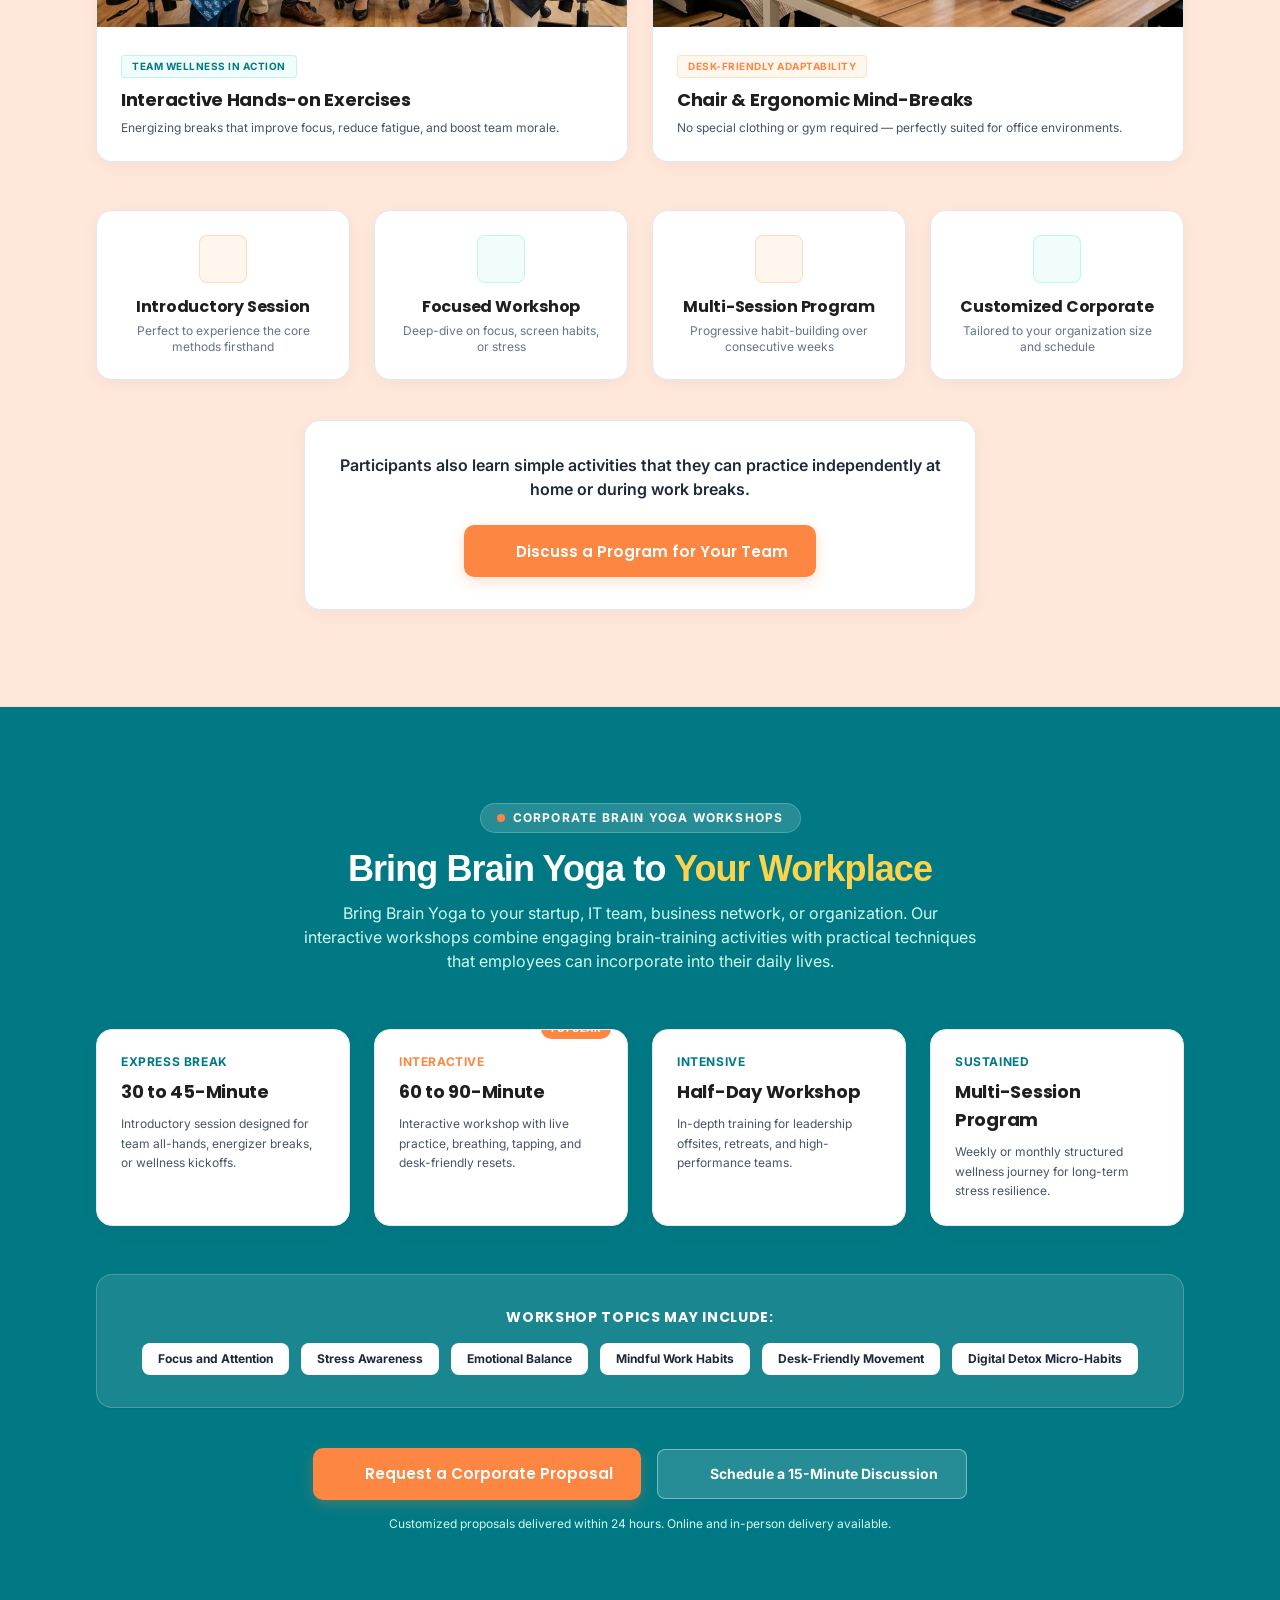
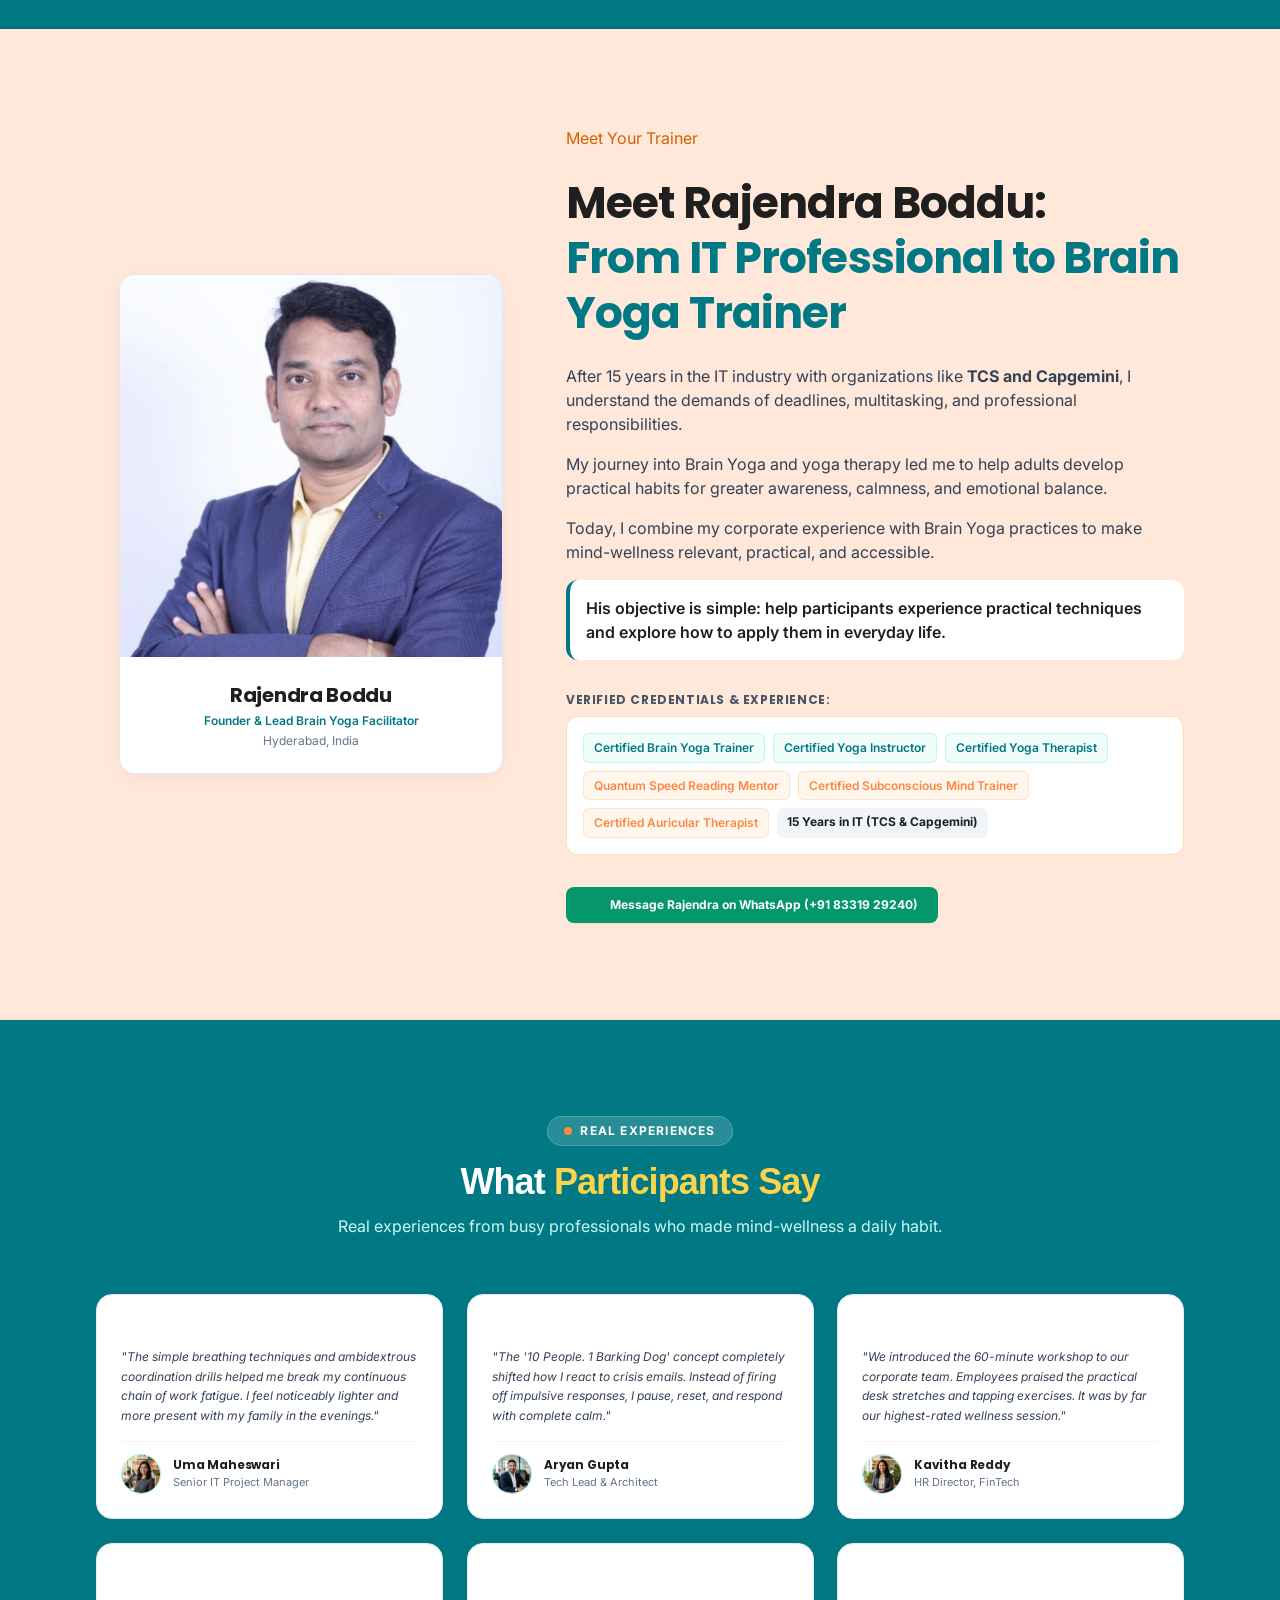
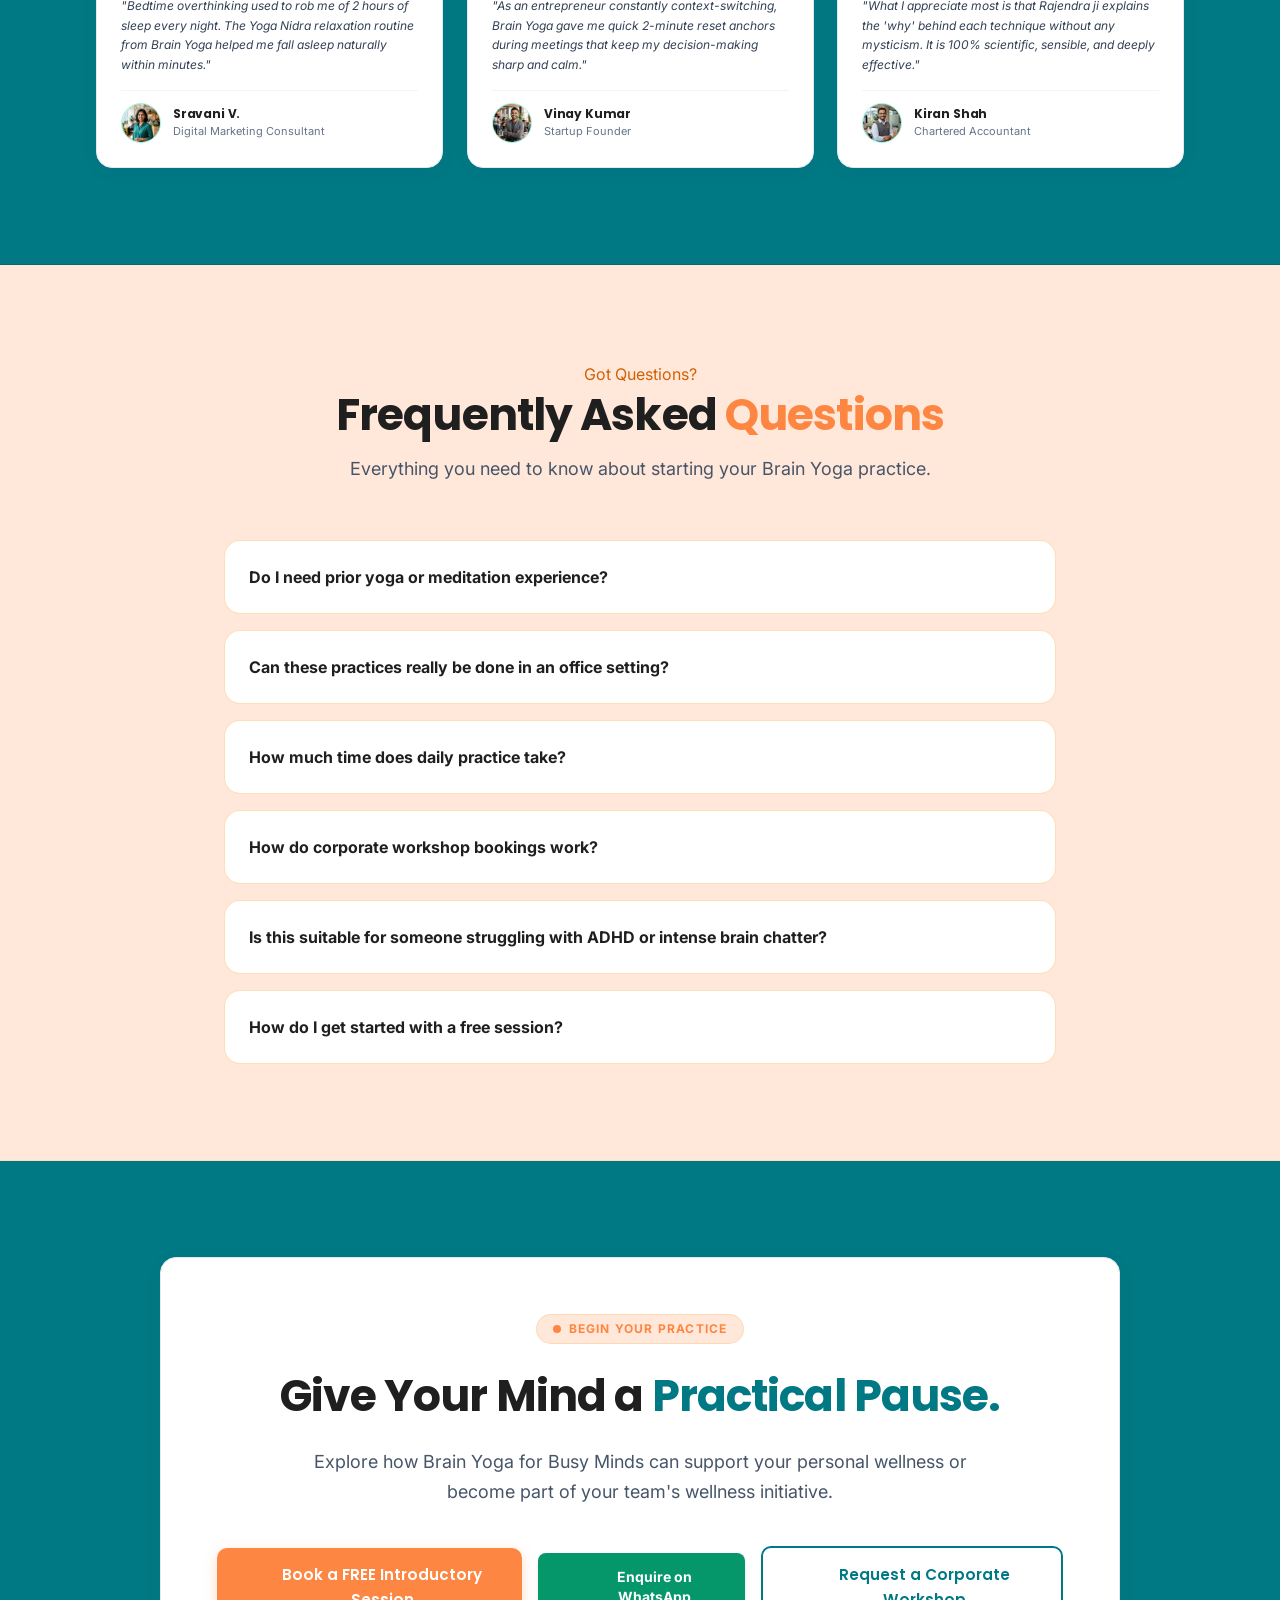
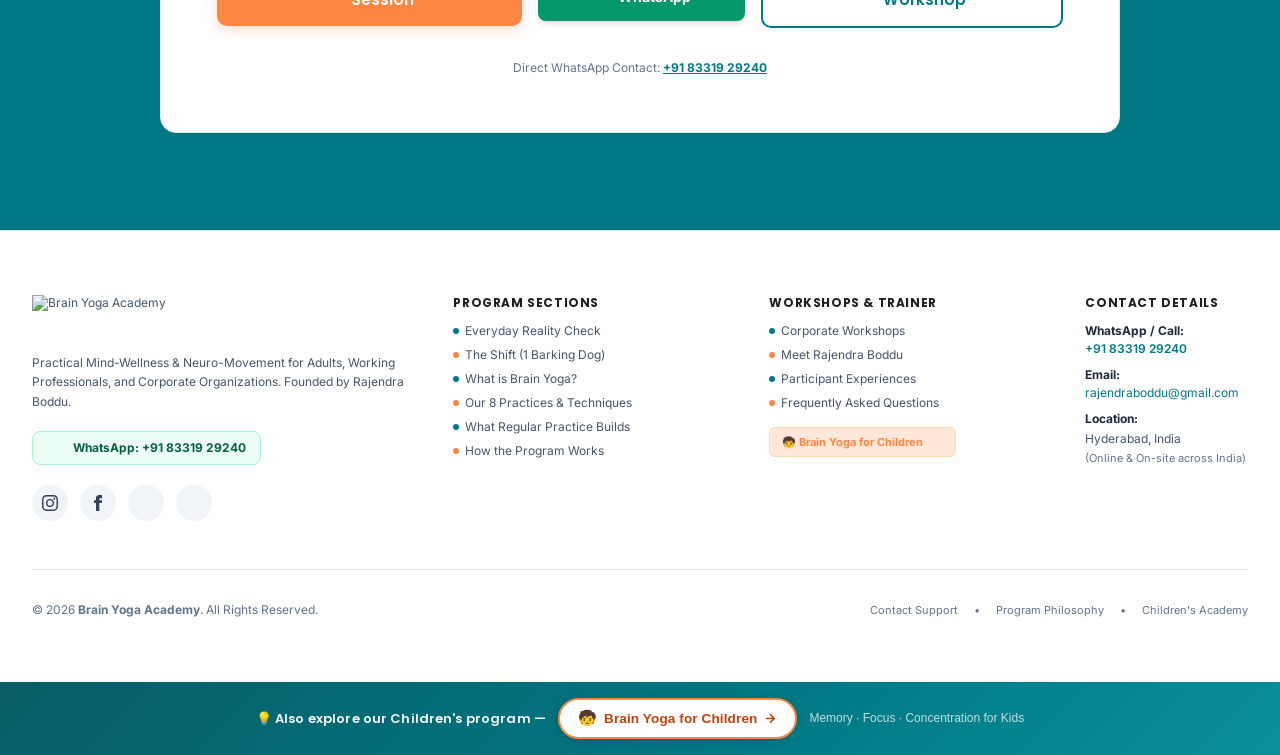
==== commit 3737463f: "feat: upgrade flickering links to high-contrast prominent buttons with icons and smooth pulse" ====
--- a/index.html
+++ b/index.html
@@ -55,10 +55,6 @@
             height: 35px !important;
             max-height: 35px !important;
             width: auto !important;
-            max-width: 200px !important;
-            object-fit: contain !important;
-            display: block !important;
-        }
             max-width: 200px !important;
             object-fit: contain !important;
             display: block !important;
@@ -257,6 +253,20 @@
         .whatsapp-pulse-btn {
             animation: pulseWa 3.2s infinite ease-in-out;
         }
+
+        /* Completely suppress theme scroll-to-top and external floating widgets under WhatsApp */
+        #ast-scroll-top,
+        .ast-scroll-top-icon,
+        .ast-scroll-to-top-right,
+        #ht-ctc-chat,
+        .ht-ctc,
+        .ht_ctc_chat_style {
+            display: none !important;
+            opacity: 0 !important;
+            visibility: hidden !important;
+            pointer-events: none !important;
+            z-index: -9999 !important;
+        }
     
         /* ========================================================================= */
         /* SILKY SMOOTH ANIMATIONS & MICRO-INTERACTIONS                              */
@@ -412,47 +422,72 @@
         }
 
         /* =========================================================
-           FLICKERING LINK ANIMATION — Gentle Glow Pulse
-           Sir's requirement: "clearly visible, attractive, gently
-           flickering to catch attention without being too distracting"
+           PROMINENT FLICKERING BUTTON ANIMATION
+           Sir's requirement: Bold, larger font, contrasting white
+           background, button appearance, relevant icon, smooth flickering glow
         ========================================================= */
-        @keyframes gentleFlicker {
-            0%,  100% {
-                opacity: 1;
-                box-shadow: 0 0 6px rgba(253, 135, 66, 0.4), 0 0 12px rgba(253, 135, 66, 0.2);
-                text-shadow: 0 0 8px rgba(255, 232, 218, 0.6);
+        @keyframes byFlickerPulse {
+            0%, 100% {
+                box-shadow: 0 2px 8px rgba(0,0,0,0.15), 0 0 0 0 rgba(253, 135, 66, 0.65);
+                transform: scale(1);
             }
             50% {
-                opacity: 0.72;
-                box-shadow: 0 0 16px rgba(253, 135, 66, 0.9), 0 0 32px rgba(253, 135, 66, 0.5), 0 0 48px rgba(253, 135, 66, 0.2);
-                text-shadow: 0 0 14px rgba(255, 255, 255, 0.9);
-            }
-        }
-        .by-flicker-link {
-            animation: gentleFlicker 2.6s ease-in-out infinite;
-            display: inline-flex;
-            align-items: center;
-            gap: 4px;
-            border-radius: 20px;
-            padding: 2px 10px 2px 8px;
-            border: 1px solid rgba(253, 135, 66, 0.55);
-            background: rgba(253, 135, 66, 0.12);
-            font-weight: 700;
-            color: #FFE8DA;
-            text-decoration: none;
-            transition: color 0.2s ease;
-            white-space: nowrap;
-        }
-        .by-flicker-link:hover {
-            color: #ffffff;
-            animation-play-state: paused;
-            box-shadow: 0 0 20px rgba(253, 135, 66, 1);
+                box-shadow: 0 4px 18px rgba(0,0,0,0.22), 0 0 0 4px rgba(253, 135, 66, 0.4), 0 0 18px rgba(253, 135, 66, 0.75);
+                transform: scale(1.03);
+            }
+        }
+        .by-flicker-link,
+        .by-flicker-btn-prominent {
+            animation: byFlickerPulse 2.4s ease-in-out infinite !important;
+            display: inline-flex !important;
+            align-items: center !important;
+            gap: 7px !important;
+            border-radius: 9999px !important;
+            padding: 6px 18px !important;
+            border: 2px solid #FD8742 !important;
+            background: #FFFFFF !important;
+            font-weight: 800 !important;
+            font-size: 13.5px !important;
+            color: #C2410C !important;
+            text-decoration: none !important;
+            white-space: nowrap !important;
+            letter-spacing: 0.01em !important;
+            font-family: 'Poppins', -apple-system, BlinkMacSystemFont, sans-serif !important;
+            box-shadow: 0 2px 8px rgba(0,0,0,0.15) !important;
+            transition: all 0.2s ease !important;
+            cursor: pointer !important;
+        }
+        .by-flicker-link:hover,
+        .by-flicker-btn-prominent:hover {
+            color: #ffffff !important;
+            background: #FD8742 !important;
+            border-color: #FFFFFF !important;
+            animation-play-state: paused !important;
+            transform: scale(1.05) !important;
+            box-shadow: 0 6px 20px rgba(253, 135, 66, 0.6) !important;
+        }
+        .by-flicker-link svg,
+        .by-flicker-btn-prominent svg {
+            flex-shrink: 0 !important;
+            transition: transform 0.2s ease !important;
+        }
+        .by-flicker-link:hover svg,
+        .by-flicker-btn-prominent:hover svg {
+            transform: translateX(3px) !important;
+        }
+        @media (max-width: 640px) {
+            .by-flicker-link,
+            .by-flicker-btn-prominent {
+                padding: 4px 10px !important;
+                font-size: 11.5px !important;
+                gap: 5px !important;
+            }
         }
 
         /* Bottom flicker bar */
         .by-bottom-flicker-bar {
             background: linear-gradient(135deg, #085C65 0%, #007984 60%, #0a8f9b 100%);
-            padding: 14px 16px;
+            padding: 16px 16px;
             text-align: center;
         }
 
@@ -490,10 +525,6 @@
             height: 35px !important;
             max-height: 35px !important;
             width: auto !important;
-            max-width: 200px !important;
-            object-fit: contain !important;
-            display: block !important;
-        }
             max-width: 200px !important;
             object-fit: contain !important;
             display: block !important;
@@ -692,6 +723,20 @@
         .whatsapp-pulse-btn {
             animation: pulseWa 3.2s infinite ease-in-out;
         }
+
+        /* Completely suppress theme scroll-to-top and external floating widgets under WhatsApp */
+        #ast-scroll-top,
+        .ast-scroll-top-icon,
+        .ast-scroll-to-top-right,
+        #ht-ctc-chat,
+        .ht-ctc,
+        .ht_ctc_chat_style {
+            display: none !important;
+            opacity: 0 !important;
+            visibility: hidden !important;
+            pointer-events: none !important;
+            z-index: -9999 !important;
+        }
     
         /* ========================================================================= */
         /* SILKY SMOOTH ANIMATIONS & MICRO-INTERACTIONS                              */
@@ -847,47 +892,72 @@
         }
 
         /* =========================================================
-           FLICKERING LINK ANIMATION — Gentle Glow Pulse
-           Sir's requirement: "clearly visible, attractive, gently
-           flickering to catch attention without being too distracting"
+           PROMINENT FLICKERING BUTTON ANIMATION
+           Sir's requirement: Bold, larger font, contrasting white
+           background, button appearance, relevant icon, smooth flickering glow
         ========================================================= */
-        @keyframes gentleFlicker {
-            0%,  100% {
-                opacity: 1;
-                box-shadow: 0 0 6px rgba(253, 135, 66, 0.4), 0 0 12px rgba(253, 135, 66, 0.2);
-                text-shadow: 0 0 8px rgba(255, 232, 218, 0.6);
+        @keyframes byFlickerPulse {
+            0%, 100% {
+                box-shadow: 0 2px 8px rgba(0,0,0,0.15), 0 0 0 0 rgba(253, 135, 66, 0.65);
+                transform: scale(1);
             }
             50% {
-                opacity: 0.72;
-                box-shadow: 0 0 16px rgba(253, 135, 66, 0.9), 0 0 32px rgba(253, 135, 66, 0.5), 0 0 48px rgba(253, 135, 66, 0.2);
-                text-shadow: 0 0 14px rgba(255, 255, 255, 0.9);
-            }
-        }
-        .by-flicker-link {
-            animation: gentleFlicker 2.6s ease-in-out infinite;
-            display: inline-flex;
-            align-items: center;
-            gap: 4px;
-            border-radius: 20px;
-            padding: 2px 10px 2px 8px;
-            border: 1px solid rgba(253, 135, 66, 0.55);
-            background: rgba(253, 135, 66, 0.12);
-            font-weight: 700;
-            color: #FFE8DA;
-            text-decoration: none;
-            transition: color 0.2s ease;
-            white-space: nowrap;
-        }
-        .by-flicker-link:hover {
-            color: #ffffff;
-            animation-play-state: paused;
-            box-shadow: 0 0 20px rgba(253, 135, 66, 1);
+                box-shadow: 0 4px 18px rgba(0,0,0,0.22), 0 0 0 4px rgba(253, 135, 66, 0.4), 0 0 18px rgba(253, 135, 66, 0.75);
+                transform: scale(1.03);
+            }
+        }
+        .by-flicker-link,
+        .by-flicker-btn-prominent {
+            animation: byFlickerPulse 2.4s ease-in-out infinite !important;
+            display: inline-flex !important;
+            align-items: center !important;
+            gap: 7px !important;
+            border-radius: 9999px !important;
+            padding: 6px 18px !important;
+            border: 2px solid #FD8742 !important;
+            background: #FFFFFF !important;
+            font-weight: 800 !important;
+            font-size: 13.5px !important;
+            color: #C2410C !important;
+            text-decoration: none !important;
+            white-space: nowrap !important;
+            letter-spacing: 0.01em !important;
+            font-family: 'Poppins', -apple-system, BlinkMacSystemFont, sans-serif !important;
+            box-shadow: 0 2px 8px rgba(0,0,0,0.15) !important;
+            transition: all 0.2s ease !important;
+            cursor: pointer !important;
+        }
+        .by-flicker-link:hover,
+        .by-flicker-btn-prominent:hover {
+            color: #ffffff !important;
+            background: #FD8742 !important;
+            border-color: #FFFFFF !important;
+            animation-play-state: paused !important;
+            transform: scale(1.05) !important;
+            box-shadow: 0 6px 20px rgba(253, 135, 66, 0.6) !important;
+        }
+        .by-flicker-link svg,
+        .by-flicker-btn-prominent svg {
+            flex-shrink: 0 !important;
+            transition: transform 0.2s ease !important;
+        }
+        .by-flicker-link:hover svg,
+        .by-flicker-btn-prominent:hover svg {
+            transform: translateX(3px) !important;
+        }
+        @media (max-width: 640px) {
+            .by-flicker-link,
+            .by-flicker-btn-prominent {
+                padding: 4px 10px !important;
+                font-size: 11.5px !important;
+                gap: 5px !important;
+            }
         }
 
         /* Bottom flicker bar */
         .by-bottom-flicker-bar {
             background: linear-gradient(135deg, #085C65 0%, #007984 60%, #0a8f9b 100%);
-            padding: 14px 16px;
+            padding: 16px 16px;
             text-align: center;
         }
 
@@ -898,17 +968,19 @@
     <!-- ========================================================================= -->
     <!-- TOP FLICKERING BAR: BRAIN YOGA FOR CHILDREN LINK                         -->
     <!-- ========================================================================= -->
-    <aside aria-label="Program Announcement" class="bg-[#007984] py-2.5 px-3 sm:px-4 text-center text-xs font-semibold text-white shadow-sm" style="width: 100% !important; overflow: hidden !important; box-sizing: border-box !important;">
-        <div class="max-w-7xl mx-auto flex items-center justify-center gap-2 sm:gap-3 flex-wrap text-center leading-tight">
-            <span class="inline-flex items-center px-2 py-0.5 rounded-full text-[10px] font-bold uppercase bg-brandOrange text-white whitespace-nowrap tracking-wide">
-                &#x1F9D2; Child Wellness
+    <aside aria-label="Program Announcement" class="bg-[#007984] py-1.5 sm:py-2 px-2 sm:px-4 text-center text-xs font-semibold text-white shadow-sm" style="width: 100% !important; overflow: hidden !important; box-sizing: border-box !important;">
+        <div class="max-w-7xl mx-auto flex items-center justify-center gap-1.5 sm:gap-3 flex-wrap text-center leading-tight">
+            <span class="inline-flex items-center px-2 py-0.5 rounded-full text-[9px] sm:text-[10px] font-bold uppercase bg-brandOrange text-white whitespace-nowrap tracking-wide">
+                <span class="sm:hidden">Kids</span>
+                <span class="hidden sm:inline">Child Wellness</span>
             </span>
-            <span class="text-[11px] sm:text-xs opacity-90">Looking for memory &amp; focus training for kids?</span>
+            <span class="hidden sm:inline text-[12px] sm:text-xs opacity-95">Looking for memory &amp; focus training for kids?</span>
             <a href="https://brainyogaacademy.com/"
-               class="by-flicker-link text-[11px] sm:text-xs"
+               class="by-flicker-btn-prominent"
                target="_self" rel="noopener">
-                <span>&#x2728; Brain Yoga for Children</span>
-                <svg xmlns="http://www.w3.org/2000/svg" width="12" height="12" viewBox="0 0 24 24" fill="none" stroke="currentColor" stroke-width="2.5" stroke-linecap="round" stroke-linejoin="round" style="flex-shrink:0"><line x1="5" y1="12" x2="19" y2="12"></line><polyline points="12 5 19 12 12 19"></polyline></svg>
+                <span style="font-size:14px;">🧒</span>
+                <span>Brain Yoga for Children</span>
+                <svg xmlns="http://www.w3.org/2000/svg" width="13" height="13" viewBox="0 0 24 24" fill="none" stroke="currentColor" stroke-width="3" stroke-linecap="round" stroke-linejoin="round"><path d="M5 12h14M12 5l7 7-7 7"/></svg>
             </a>
         </div>
     </aside>
@@ -2673,18 +2745,18 @@
     <!-- BOTTOM FLICKERING BAR: BRAIN YOGA FOR CHILDREN LINK                      -->
     <!-- ========================================================================= -->
     <div class="by-bottom-flicker-bar" aria-label="Children Program Link Bottom">
-        <div style="max-width:900px;margin:0 auto;display:flex;align-items:center;justify-content:center;gap:10px;flex-wrap:wrap;">
-            <span style="font-family:Inter,sans-serif;font-size:12px;font-weight:600;color:rgba(255,255,255,0.88);letter-spacing:0.01em;">
-                &#x1F4A1; Also explore our Children's program &mdash;
+        <div style="max-width:960px;margin:0 auto;display:flex;align-items:center;justify-content:center;gap:12px;flex-wrap:wrap;">
+            <span style="font-family:'Poppins',sans-serif;font-size:13px;font-weight:600;color:rgba(255,255,255,0.95);letter-spacing:0.01em;">
+                💡 Also explore our Children's program &mdash;
             </span>
             <a href="https://brainyogaacademy.com/"
-               class="by-flicker-link"
-               target="_self" rel="noopener"
-               style="font-size:13px;">
-                <span>&#x2728; Brain Yoga for Children</span>
-                <svg xmlns="http://www.w3.org/2000/svg" width="13" height="13" viewBox="0 0 24 24" fill="none" stroke="currentColor" stroke-width="2.5" stroke-linecap="round" stroke-linejoin="round" style="flex-shrink:0"><line x1="5" y1="12" x2="19" y2="12"></line><polyline points="12 5 19 12 12 19"></polyline></svg>
+               class="by-flicker-btn-prominent"
+               target="_self" rel="noopener">
+                <span style="font-size:15px;">🧒</span>
+                <span>Brain Yoga for Children</span>
+                <svg xmlns="http://www.w3.org/2000/svg" width="13" height="13" viewBox="0 0 24 24" fill="none" stroke="currentColor" stroke-width="3" stroke-linecap="round" stroke-linejoin="round"><path d="M5 12h14M12 5l7 7-7 7"/></svg>
             </a>
-            <span style="font-family:Inter,sans-serif;font-size:11px;color:rgba(255,255,255,0.6);">Memory &middot; Focus &middot; Concentration for Kids</span>
+            <span class="hidden sm:inline" style="font-family:'Poppins',sans-serif;font-size:12px;color:rgba(255,255,255,0.75);">Memory &middot; Focus &middot; Concentration for Kids</span>
         </div>
     </div>
 
@@ -3006,5 +3078,27 @@
         }
     })();
     </script>
+
+    <!-- Clean up theme scroll-to-top and external widgets interfering with floating WhatsApp -->
+    <script>
+    (function() {
+        function removeObtrusiveFloaters() {
+            var selectors = ['#ast-scroll-top', '.ast-scroll-top-icon', '#ht-ctc-chat', '.ht-ctc'];
+            selectors.forEach(function(sel) {
+                document.querySelectorAll(sel).forEach(function(el) {
+                    if (el) el.remove();
+                });
+            });
+        }
+        if (document.readyState === 'loading') {
+            document.addEventListener('DOMContentLoaded', removeObtrusiveFloaters);
+        } else {
+            removeObtrusiveFloaters();
+        }
+        window.addEventListener('load', removeObtrusiveFloaters);
+        setTimeout(removeObtrusiveFloaters, 800);
+        setTimeout(removeObtrusiveFloaters, 2500);
+    })();
+    </script>
 </body>
 </html>
